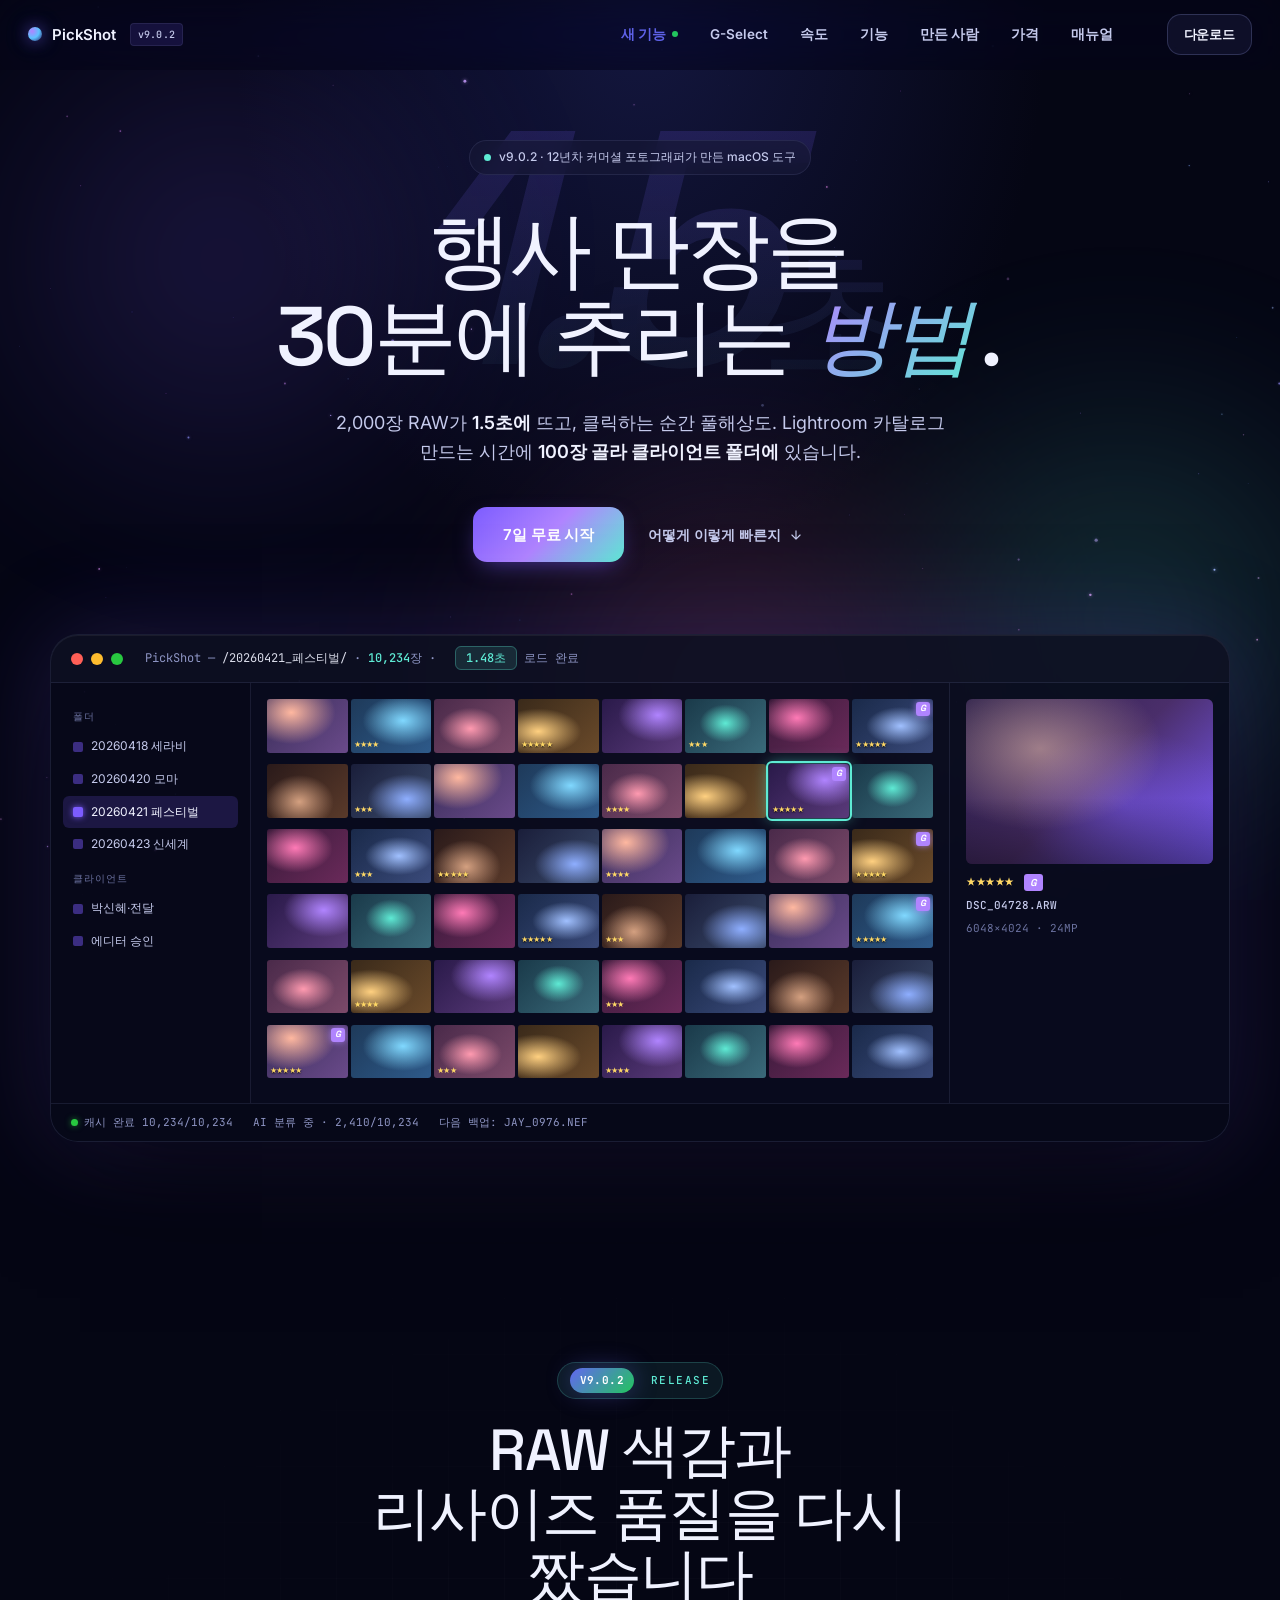
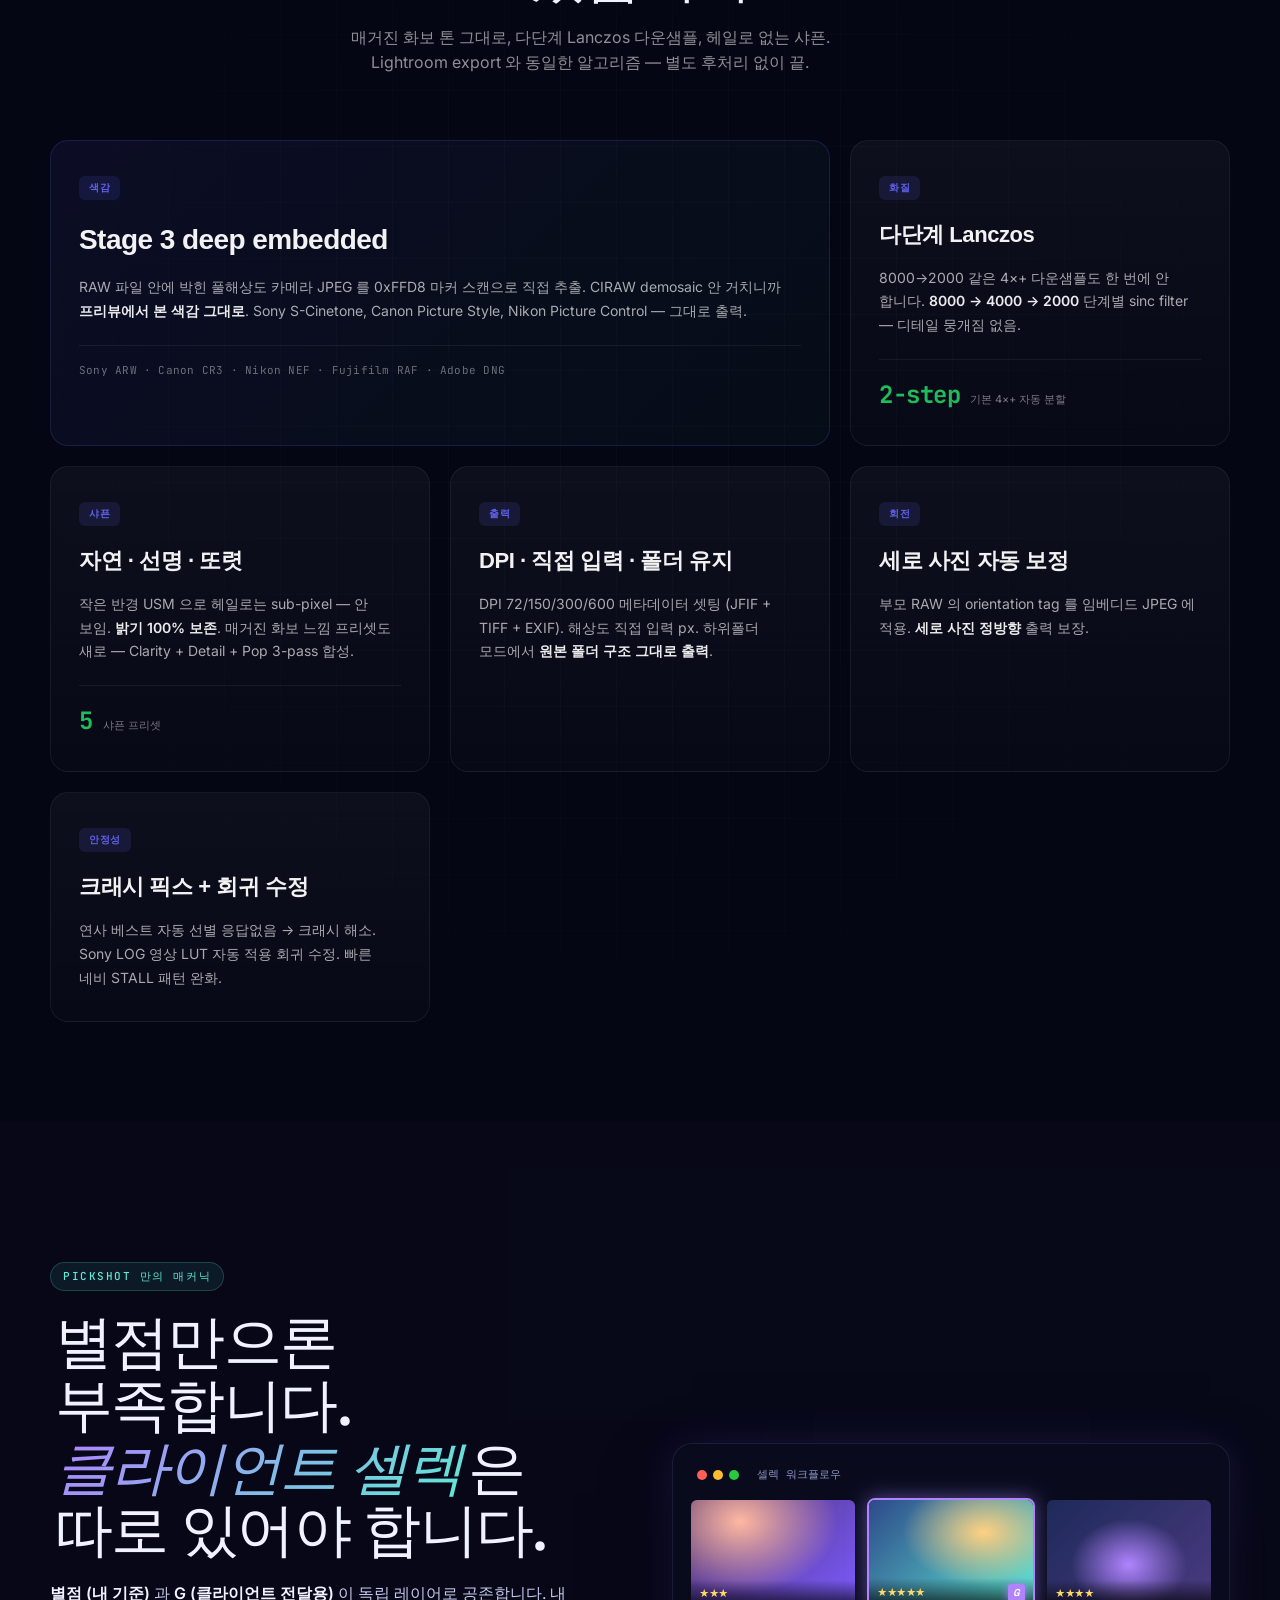
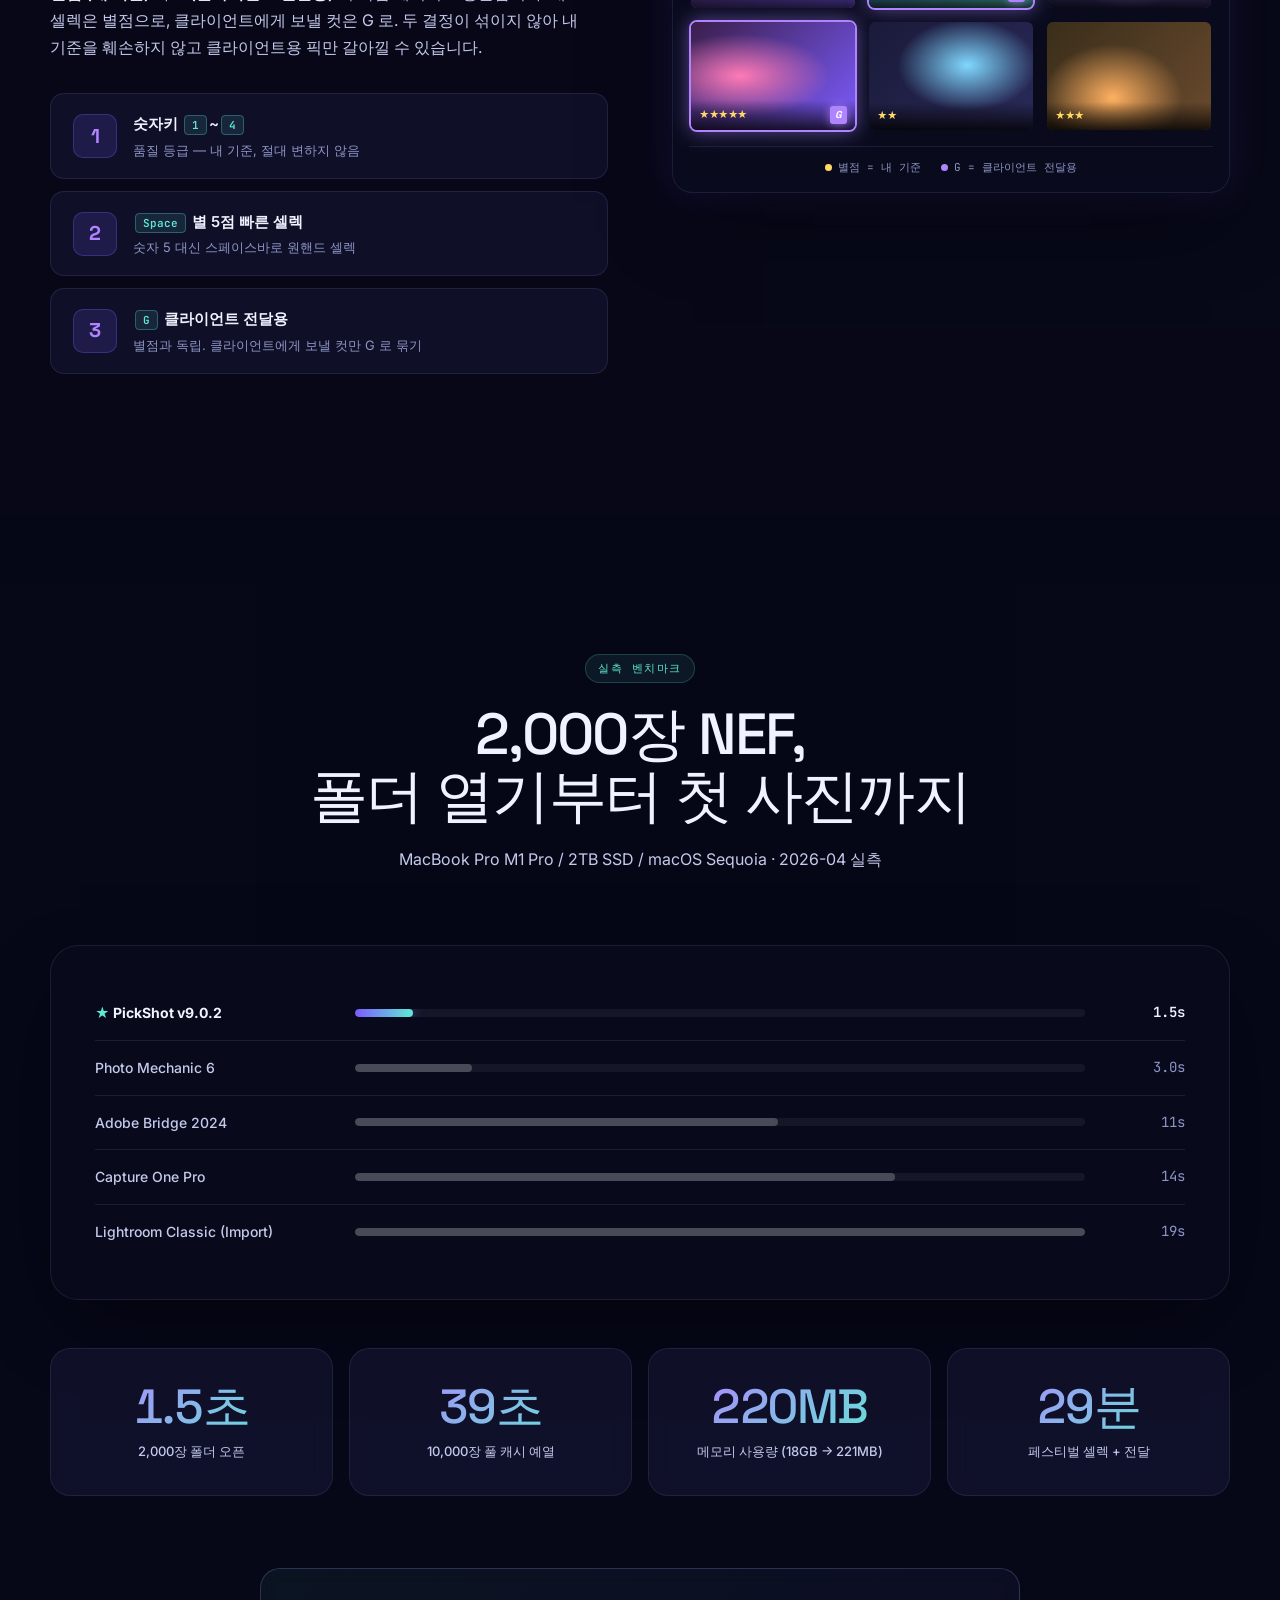
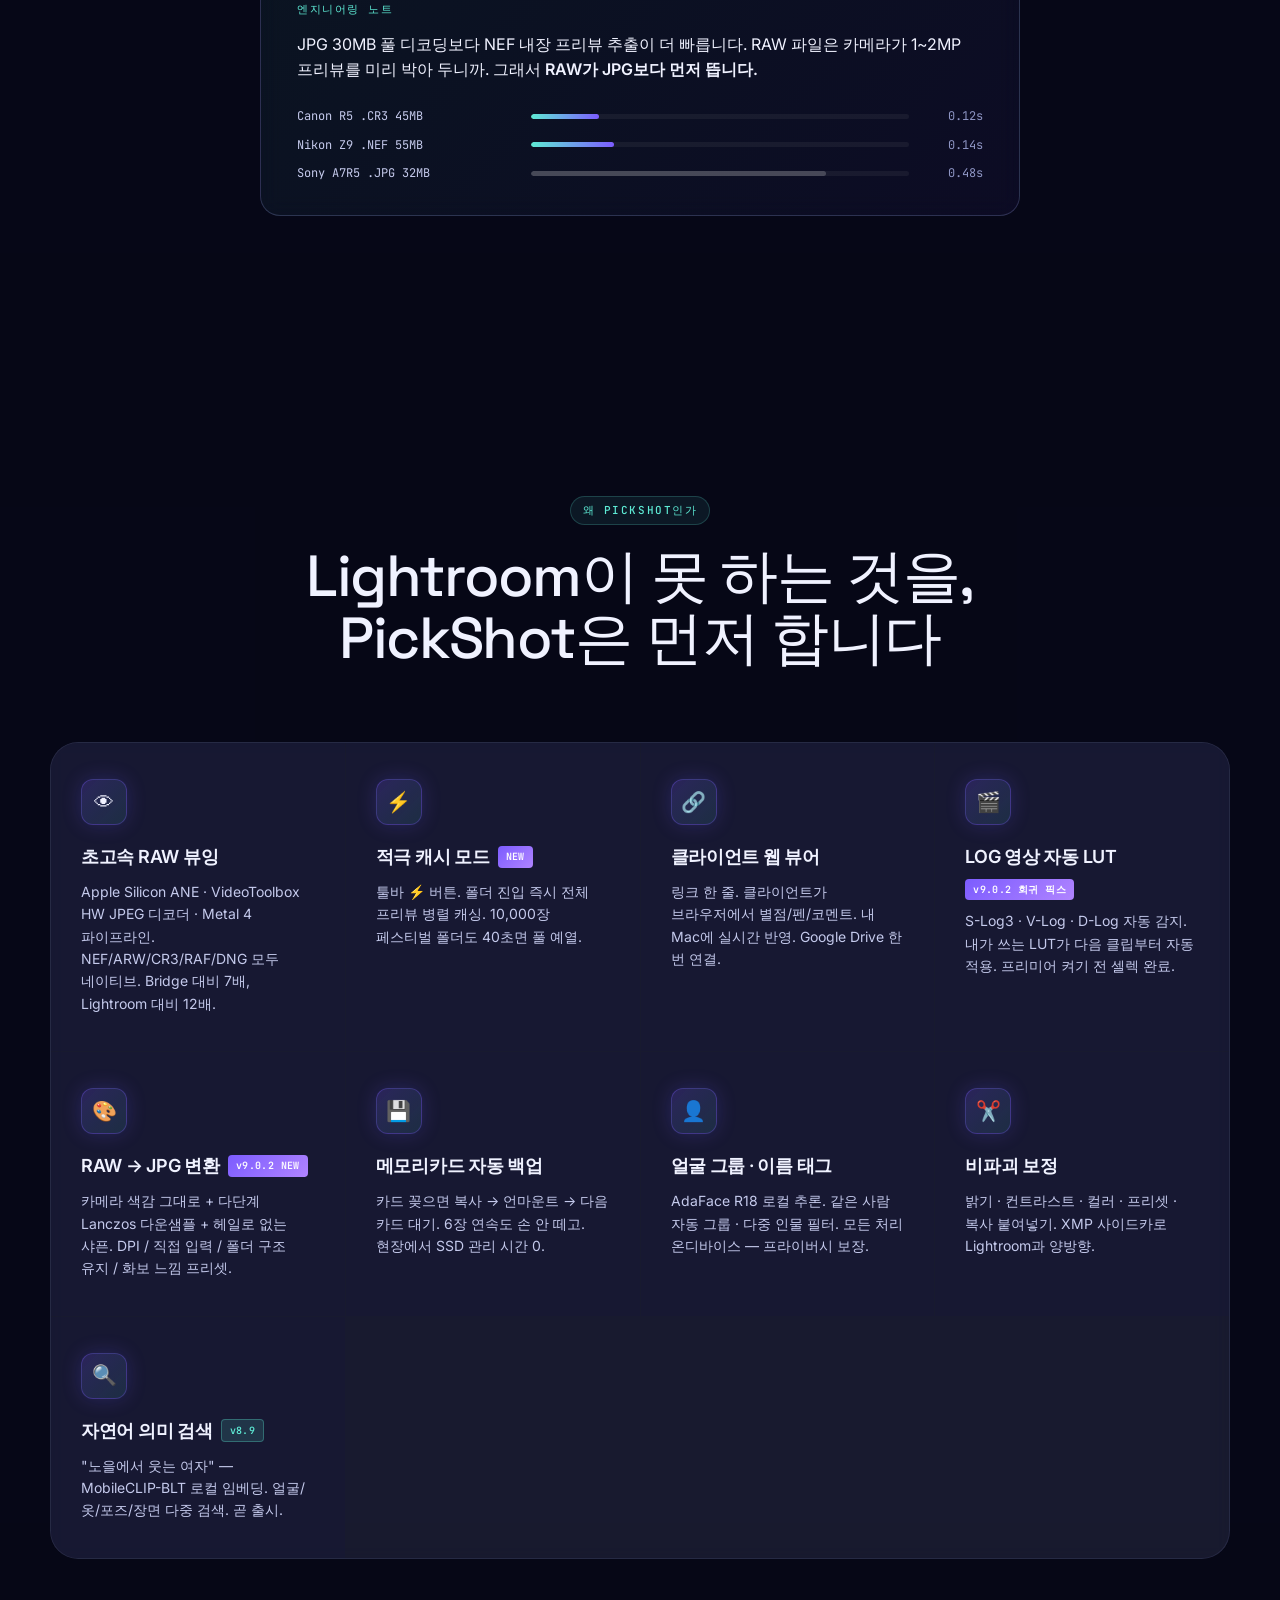
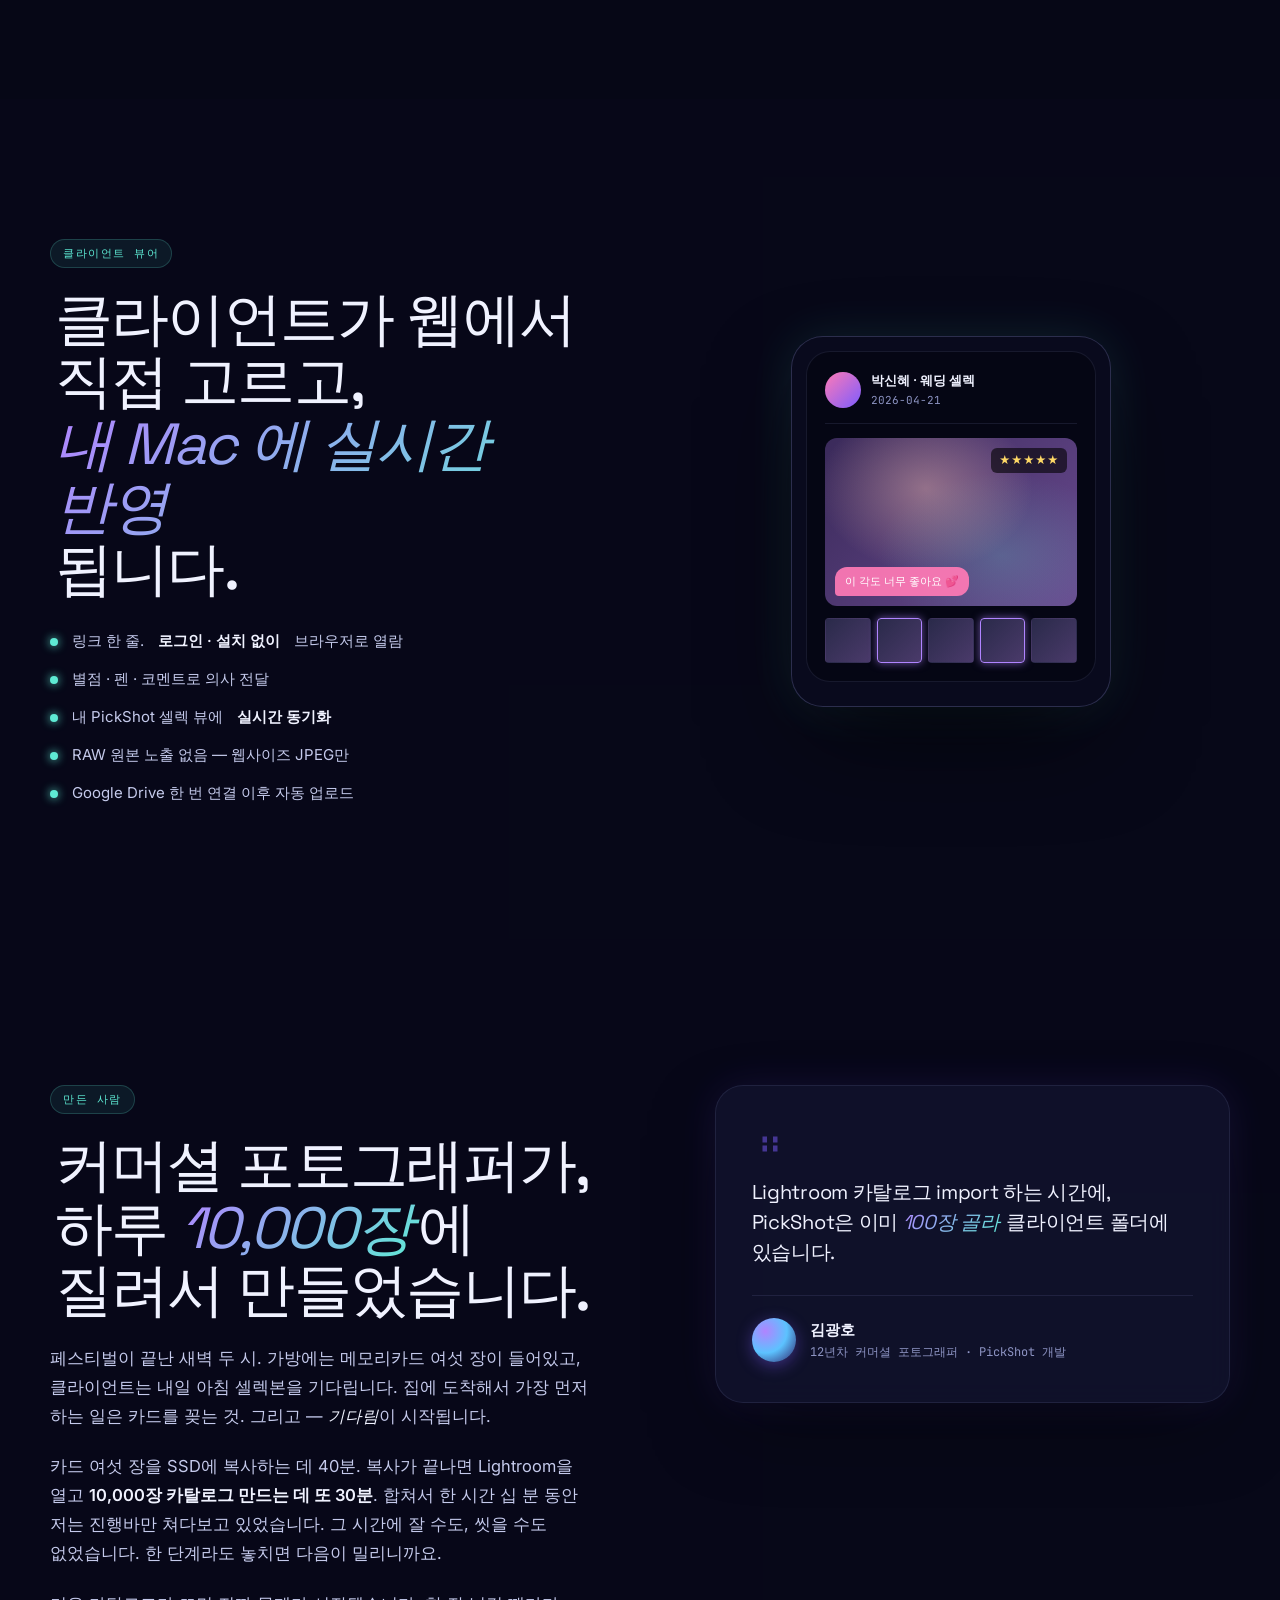
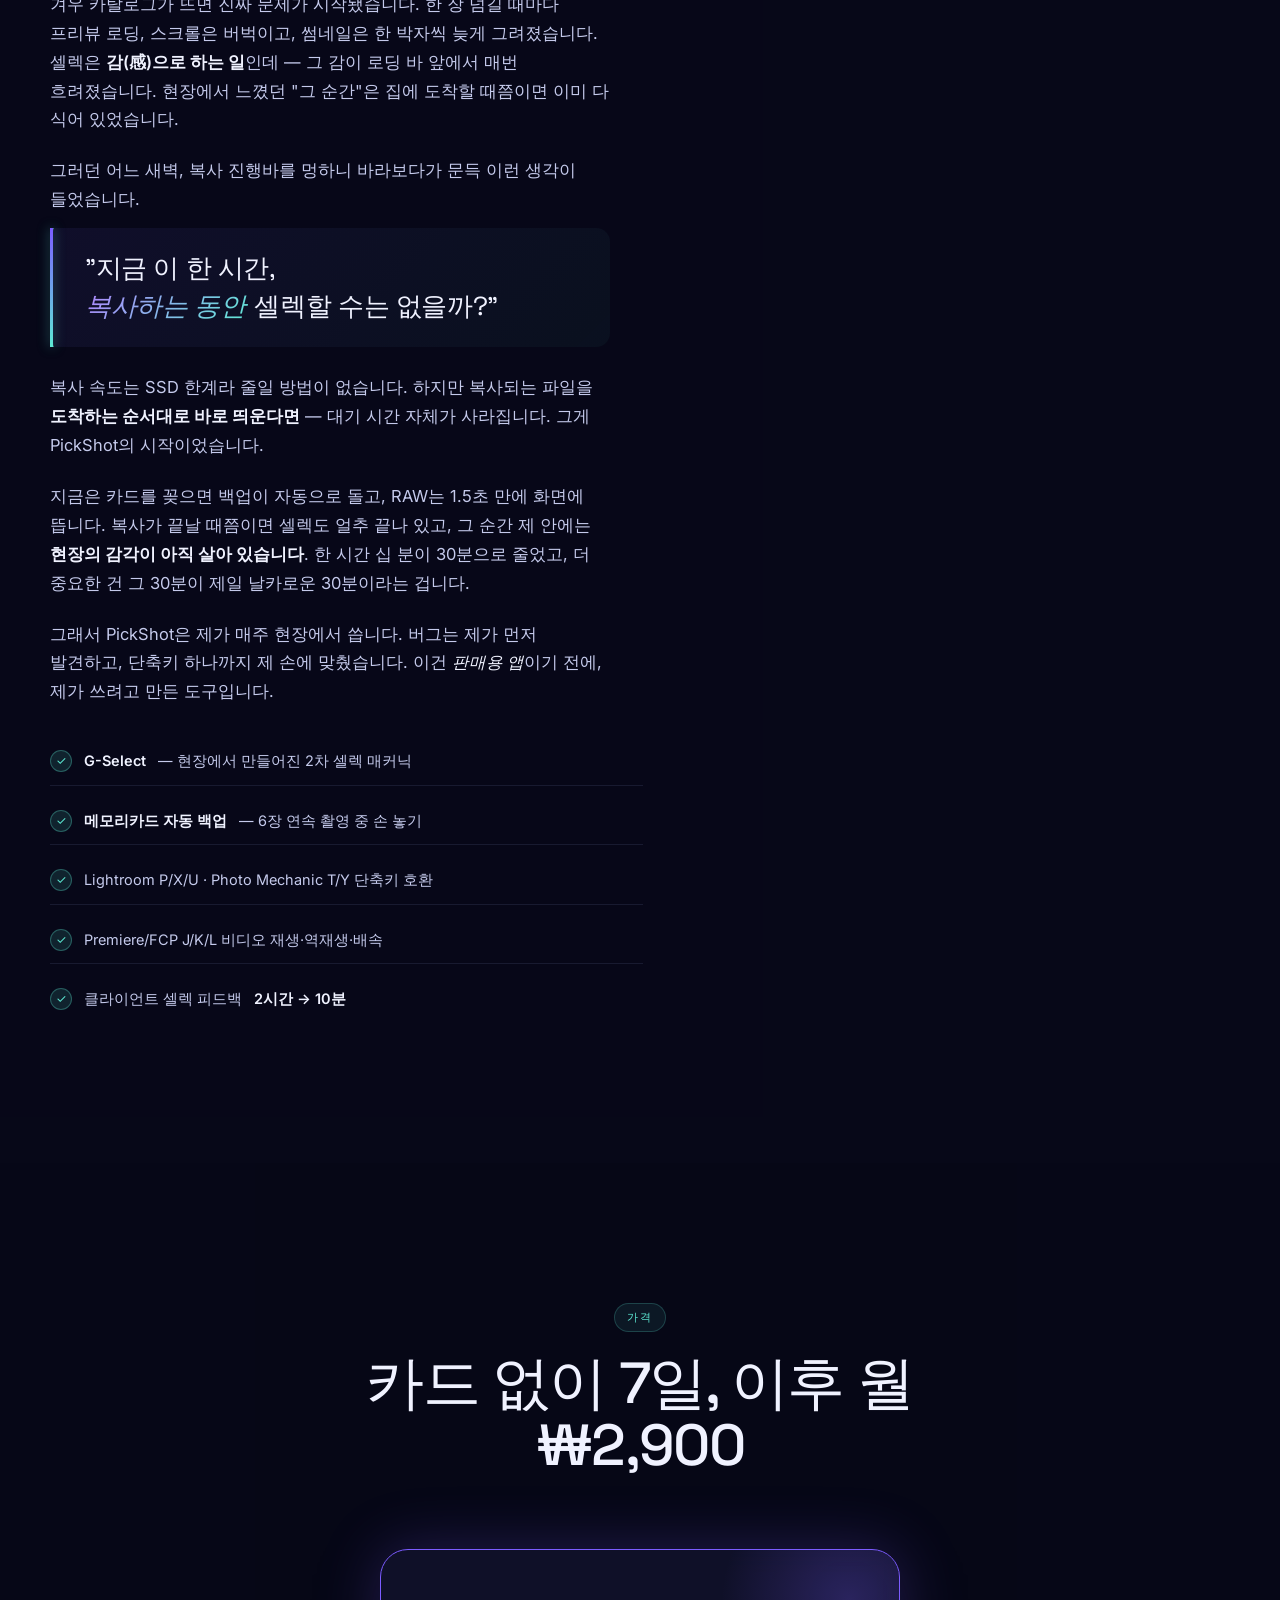
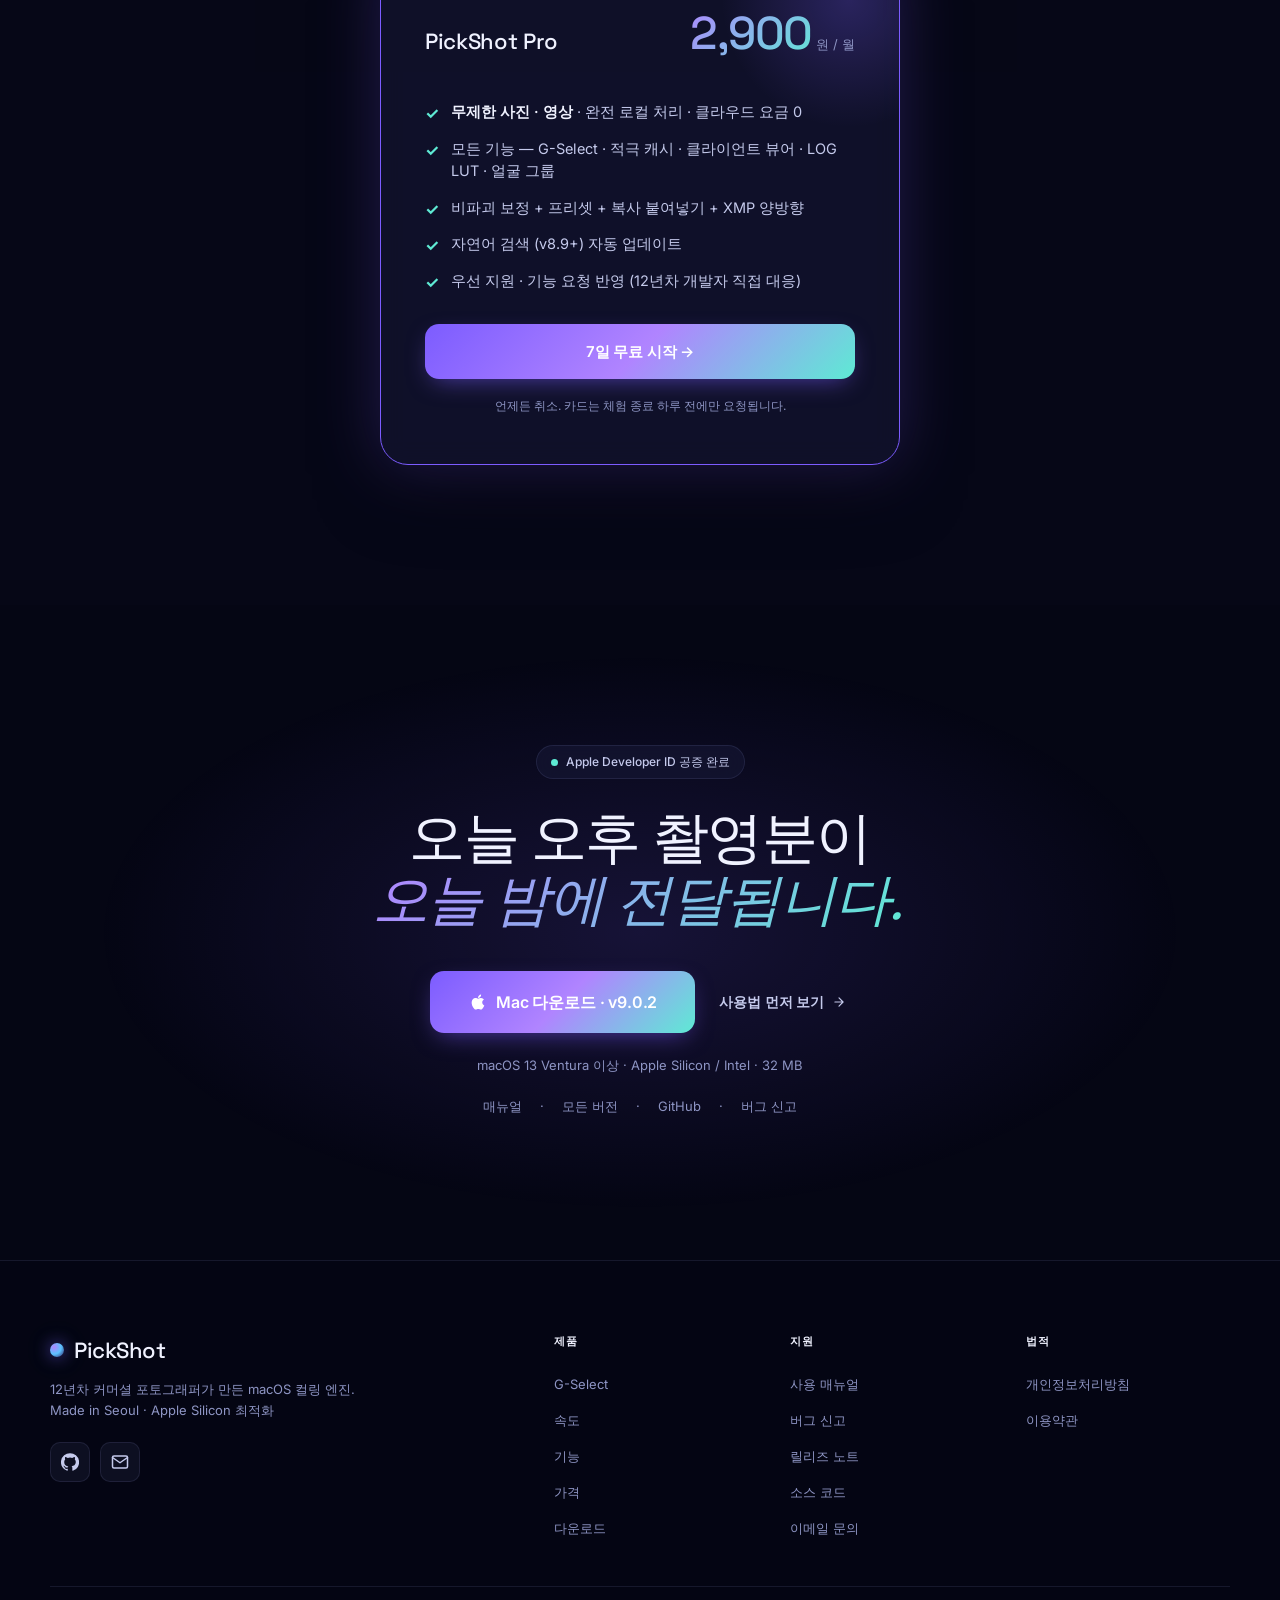
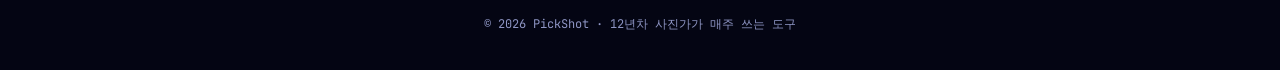
==== website/index.html @ a17adafb "site: v9.0.2 다운로드 링크 + What's New 섹션 + 디자인 추가 - index.html v9.0.2 버전 표기 일괄 갱신 - 다운로드 URL → PickShot-" ====
<!DOCTYPE html>
<html lang="ko">
<head>
<meta charset="UTF-8">
<meta name="viewport" content="width=device-width, initial-scale=1.0">
<meta name="description" content="PickShot v9.0.2 — 행사 만장을 30분에 추리는 macOS 컬링 엔진. 12년차 커머셜 포토그래퍼가 만듦. 2,000장 RAW 1.5초. 7일 무료.">
<meta name="theme-color" content="#050614">
<meta property="og:title" content="PickShot — 행사 만장을 30분에 추리는 방법">
<meta property="og:description" content="v9.0.2 · 12년차 커머셜 포토그래퍼가 만든 macOS 셀렉 엔진. 7일 무료.">
<meta property="og:type" content="website">
<title>PickShot — 행사 만장을 30분에 추리는 방법</title>
<link rel="stylesheet" href="style.css">
<link rel="preconnect" href="https://fonts.googleapis.com">
<link rel="preconnect" href="https://fonts.gstatic.com" crossorigin>
<link href="https://fonts.googleapis.com/css2?family=Space+Grotesk:wght@400;500;600;700&family=Inter:wght@300;400;500;600;700&family=JetBrains+Mono:wght@400;500&display=swap" rel="stylesheet">
</head>
<body>

<div class="starfield" aria-hidden="true"><canvas id="stars-canvas"></canvas></div>
<div class="aurora" aria-hidden="true">
  <div class="aurora-blob b1"></div>
  <div class="aurora-blob b2"></div>
  <div class="aurora-blob b3"></div>
</div>

<!-- ============ NAV ============ -->
<nav class="nav" id="nav">
  <div class="nav-inner">
    <a href="#" class="logo">
      <span class="logo-orb"></span>
      <span class="logo-text">PickShot</span>
      <span class="logo-ver">v9.0.2</span>
    </a>
    <div class="nav-links">
      <a href="#whatsnew" class="nav-new">새 기능 <span class="nav-dot"></span></a>
      <a href="#gselect">G-Select</a>
      <a href="#speed">속도</a>
      <a href="#features">기능</a>
      <a href="#craft">만든 사람</a>
      <a href="#pricing">가격</a>
      <a href="manual.html">매뉴얼</a>
    </div>
    <a href="#download" class="btn btn-secondary btn-sm">다운로드</a>
  </div>
</nav>

<!-- ============ HERO ============ -->
<section class="hero">
  <div class="hero-inner">
    <div class="hero-big-num" aria-hidden="true">1.5<span class="hero-big-unit">초</span></div>

    <div class="hero-eyebrow">
      <span class="eyebrow-pulse"></span>
      v9.0.2 · 12년차 커머셜 포토그래퍼가 만든 macOS 도구
    </div>

    <h1 class="hero-title">
      <span class="h-line">행사 만장을</span>
      <span class="h-line">30분에 추리는 <span class="italic">방법</span>.</span>
    </h1>

    <p class="hero-sub">
      2,000장 RAW가 <strong>1.5초에</strong> 뜨고,
      클릭하는 순간 풀해상도. Lightroom 카탈로그 만드는 시간에
      <strong>100장 골라 클라이언트 폴더에</strong> 있습니다.
    </p>

    <div class="hero-cta">
      <a href="#download" class="btn btn-primary btn-lg">7일 무료 시작</a>
      <a href="#gselect" class="btn btn-ghost">
        어떻게 이렇게 빠른지
        <svg width="14" height="14" viewBox="0 0 24 24" fill="none" stroke="currentColor" stroke-width="2" stroke-linecap="round" stroke-linejoin="round"><path d="M12 5v14M5 12l7 7 7-7"/></svg>
      </a>
    </div>

    <!-- App mockup — synthetic thumbnails -->
    <div class="hero-app" data-reveal>
      <div class="app-frame">
        <div class="app-chrome">
          <span class="dot r"></span><span class="dot y"></span><span class="dot g"></span>
          <span class="app-title">PickShot — <span id="app-folder">/20260421_페스티벌/</span> · <span id="app-count">10,234</span>장 · <span class="app-timer" id="app-timer">1.48초</span> 로드 완료</span>
        </div>
        <div class="app-body">
          <!-- Sidebar -->
          <aside class="app-side">
            <div class="side-section">폴더</div>
            <div class="side-item">20260418 세라비</div>
            <div class="side-item">20260420 모마</div>
            <div class="side-item active">20260421 페스티벌</div>
            <div class="side-item">20260423 신세계</div>
            <div class="side-section">클라이언트</div>
            <div class="side-item">박신혜·전달</div>
            <div class="side-item">에디터 승인</div>
          </aside>

          <!-- Thumbnail grid (synthetic) -->
          <div class="app-grid" id="app-grid"></div>

          <!-- Preview pane -->
          <div class="app-preview">
            <div class="preview-img"></div>
            <div class="preview-meta">
              <span class="stars">★★★★★</span>
              <span class="g-badge">G</span>
              <span class="meta-name">DSC_04728.ARW</span>
              <span class="meta-res">6048×4024 · 24MP</span>
            </div>
          </div>
        </div>
        <div class="app-status">
          <span class="status-item"><span class="status-dot green"></span>캐시 완료 10,234/10,234</span>
          <span class="status-item">AI 분류 중 · 2,410/10,234</span>
          <span class="status-item">다음 백업: JAY_0976.NEF</span>
        </div>
      </div>
    </div>
  </div>
</section>

<!-- ============ WHAT'S NEW v9.0.2 ============ -->
<section class="section section-whatsnew" id="whatsnew">
  <div class="section-inner">
    <div class="whatsnew-head">
      <div class="kicker"><span class="ver-pill">v9.0.2</span> RELEASE</div>
      <h2 class="section-title">RAW 색감과<br>리사이즈 품질을 다시 짰습니다</h2>
      <p class="section-sub">매거진 화보 톤 그대로, 다단계 Lanczos 다운샘플, 헤일로 없는 샤픈.<br>Lightroom export 와 동일한 알고리즘 — 별도 후처리 없이 끝.</p>
    </div>

    <div class="whatsnew-grid">
      <!-- 1. Stage 3 색감 -->
      <div class="wn-card wn-hero" data-reveal>
        <div class="wn-tag">색감</div>
        <div class="wn-title">Stage 3 deep embedded</div>
        <div class="wn-body">
          RAW 파일 안에 박힌 풀해상도 카메라 JPEG 를 0xFFD8 마커 스캔으로 직접 추출.
          CIRAW demosaic 안 거치니까 <strong>프리뷰에서 본 색감 그대로</strong>.
          Sony S-Cinetone, Canon Picture Style, Nikon Picture Control — 그대로 출력.
        </div>
        <div class="wn-meta">Sony ARW · Canon CR3 · Nikon NEF · Fujifilm RAF · Adobe DNG</div>
      </div>

      <!-- 2. Multi-step Lanczos -->
      <div class="wn-card" data-reveal>
        <div class="wn-tag">화질</div>
        <div class="wn-title">다단계 Lanczos</div>
        <div class="wn-body">
          8000→2000 같은 4×+ 다운샘플도 한 번에 안 합니다.
          <strong>8000 → 4000 → 2000</strong> 단계별 sinc filter — 디테일 뭉개짐 없음.
        </div>
        <div class="wn-stat"><span class="wn-num">2-step</span><span class="wn-cap">기본 4×+ 자동 분할</span></div>
      </div>

      <!-- 3. 샤픈 -->
      <div class="wn-card" data-reveal>
        <div class="wn-tag">샤픈</div>
        <div class="wn-title">자연 · 선명 · 또렷</div>
        <div class="wn-body">
          작은 반경 USM 으로 헤일로는 sub-pixel — 안 보임.
          <strong>밝기 100% 보존</strong>.
          매거진 화보 느낌 프리셋도 새로 — Clarity + Detail + Pop 3-pass 합성.
        </div>
        <div class="wn-stat"><span class="wn-num">5</span><span class="wn-cap">샤픈 프리셋</span></div>
      </div>

      <!-- 4. DPI / 해상도 -->
      <div class="wn-card" data-reveal>
        <div class="wn-tag">출력</div>
        <div class="wn-title">DPI · 직접 입력 · 폴더 유지</div>
        <div class="wn-body">
          DPI 72/150/300/600 메타데이터 셋팅 (JFIF + TIFF + EXIF).
          해상도 직접 입력 px.
          하위폴더 모드에서 <strong>원본 폴더 구조 그대로 출력</strong>.
        </div>
      </div>

      <!-- 5. 회전 자동 -->
      <div class="wn-card" data-reveal>
        <div class="wn-tag">회전</div>
        <div class="wn-title">세로 사진 자동 보정</div>
        <div class="wn-body">
          부모 RAW 의 orientation tag 를 임베디드 JPEG 에 적용.
          <strong>세로 사진 정방향</strong> 출력 보장.
        </div>
      </div>

      <!-- 6. 안정성 -->
      <div class="wn-card" data-reveal>
        <div class="wn-tag">안정성</div>
        <div class="wn-title">크래시 픽스 + 회귀 수정</div>
        <div class="wn-body">
          연사 베스트 자동 선별 응답없음 → 크래시 해소.
          Sony LOG 영상 LUT 자동 적용 회귀 수정.
          빠른 네비 STALL 패턴 완화.
        </div>
      </div>
    </div>
  </div>
</section>

<!-- ============ G-SELECT (promoted to #2) ============ -->
<section class="section section-gselect" id="gselect">
  <div class="section-inner">
    <div class="gs-grid">
      <div class="gs-copy">
        <div class="kicker">PickShot 만의 매커닉</div>
        <h2 class="section-title">
          별점만으론 부족합니다.<br>
          <span class="italic">클라이언트 셀렉</span>은 따로 있어야 합니다.
        </h2>
        <p class="section-sub">
          <strong>별점 (내 기준)</strong> 과 <strong>G (클라이언트 전달용)</strong> 이
          독립 레이어로 공존합니다. 내 셀렉은 별점으로, 클라이언트에게 보낼 컷은 G 로.
          두 결정이 섞이지 않아 내 기준을 훼손하지 않고 클라이언트용 픽만 갈아낄 수 있습니다.
        </p>
        <div class="gs-steps">
          <div class="gs-step" data-reveal>
            <div class="gs-step-num">1</div>
            <div>
              <div class="gs-step-title">숫자키 <kbd>1</kbd>~<kbd>4</kbd></div>
              <div class="gs-step-desc">품질 등급 — 내 기준, 절대 변하지 않음</div>
            </div>
          </div>
          <div class="gs-step" data-reveal>
            <div class="gs-step-num">2</div>
            <div>
              <div class="gs-step-title"><kbd>Space</kbd> 별 5점 빠른 셀렉</div>
              <div class="gs-step-desc">숫자 5 대신 스페이스바로 원핸드 셀렉</div>
            </div>
          </div>
          <div class="gs-step" data-reveal>
            <div class="gs-step-num">3</div>
            <div>
              <div class="gs-step-title"><kbd>G</kbd> 클라이언트 전달용</div>
              <div class="gs-step-desc">별점과 독립. 클라이언트에게 보낼 컷만 G 로 묶기</div>
            </div>
          </div>
        </div>
      </div>

      <div class="gs-demo" data-reveal>
        <div class="gs-mock">
          <div class="gs-mock-head">
            <span class="dot r"></span><span class="dot y"></span><span class="dot g"></span>
            <span>셀렉 워크플로우</span>
          </div>
          <div class="gs-tiles">
            <div class="gs-tile"><div class="gs-ph g-ph-1"></div><div class="gs-meta"><span class="gs-stars">★★★</span></div></div>
            <div class="gs-tile picked"><div class="gs-ph g-ph-2"></div><div class="gs-meta"><span class="gs-stars">★★★★★</span><span class="gs-g">G</span></div></div>
            <div class="gs-tile"><div class="gs-ph g-ph-3"></div><div class="gs-meta"><span class="gs-stars">★★★★</span></div></div>
            <div class="gs-tile picked"><div class="gs-ph g-ph-4"></div><div class="gs-meta"><span class="gs-stars">★★★★★</span><span class="gs-g">G</span></div></div>
            <div class="gs-tile"><div class="gs-ph g-ph-5"></div><div class="gs-meta"><span class="gs-stars">★★</span></div></div>
            <div class="gs-tile"><div class="gs-ph g-ph-6"></div><div class="gs-meta"><span class="gs-stars">★★★</span></div></div>
          </div>
          <div class="gs-legend">
            <span><span class="dot-s"></span>별점 = 내 기준</span>
            <span><span class="dot-g"></span>G = 클라이언트 전달용</span>
          </div>
        </div>
      </div>
    </div>
  </div>
</section>

<!-- ============ SPEED & BENCH ============ -->
<section class="section section-speed" id="speed">
  <div class="section-inner">
    <div class="section-head center">
      <div class="kicker">실측 벤치마크</div>
      <h2 class="section-title">2,000장 NEF,<br>폴더 열기부터 첫 사진까지</h2>
      <p class="section-sub center">MacBook Pro M1 Pro / 2TB SSD / macOS Sequoia · 2026-04 실측</p>
    </div>

    <div class="speed-bench" data-reveal>
      <div class="bench-row">
        <span class="bench-app">PickShot v9.0.2</span>
        <div class="bench-bar"><div class="bench-fill us" style="--w:8%"></div></div>
        <span class="bench-time"><strong>1.5s</strong></span>
      </div>
      <div class="bench-row">
        <span class="bench-app">Photo Mechanic 6</span>
        <div class="bench-bar"><div class="bench-fill them" style="--w:16%"></div></div>
        <span class="bench-time">3.0s</span>
      </div>
      <div class="bench-row">
        <span class="bench-app">Adobe Bridge 2024</span>
        <div class="bench-bar"><div class="bench-fill them" style="--w:58%"></div></div>
        <span class="bench-time">11s</span>
      </div>
      <div class="bench-row">
        <span class="bench-app">Capture One Pro</span>
        <div class="bench-bar"><div class="bench-fill them" style="--w:74%"></div></div>
        <span class="bench-time">14s</span>
      </div>
      <div class="bench-row">
        <span class="bench-app">Lightroom Classic (Import)</span>
        <div class="bench-bar"><div class="bench-fill them" style="--w:100%"></div></div>
        <span class="bench-time">19s</span>
      </div>
    </div>

    <div class="speed-cards">
      <div class="speed-card" data-reveal>
        <div class="speed-num" data-count="1.5" data-suffix="초">0.0초</div>
        <div class="speed-label">2,000장 폴더 오픈</div>
      </div>
      <div class="speed-card" data-reveal>
        <div class="speed-num" data-count="40" data-suffix="초">0초</div>
        <div class="speed-label">10,000장 풀 캐시 예열</div>
      </div>
      <div class="speed-card" data-reveal>
        <div class="speed-num" data-count="221" data-suffix="MB">0MB</div>
        <div class="speed-label">메모리 사용량 (18GB → 221MB)</div>
      </div>
      <div class="speed-card" data-reveal>
        <div class="speed-num" data-count="30" data-suffix="분">0분</div>
        <div class="speed-label">페스티벌 셀렉 + 전달</div>
      </div>
    </div>

    <div class="tip-box" data-reveal>
      <div class="tip-label">엔지니어링 노트</div>
      <p class="tip-body">
        JPG 30MB 풀 디코딩보다 NEF 내장 프리뷰 추출이 더 빠릅니다.
        RAW 파일은 카메라가 1~2MP 프리뷰를 미리 박아 두니까.
        그래서 <strong>RAW가 JPG보다 먼저 뜹니다.</strong>
      </p>
      <div class="tip-bench">
        <div class="tip-row"><span>Canon R5 .CR3 45MB</span><div class="tip-bar"><div class="tip-fill us" style="--w:18%"></div></div><span class="tip-t">0.12s</span></div>
        <div class="tip-row"><span>Nikon Z9 .NEF 55MB</span><div class="tip-bar"><div class="tip-fill us" style="--w:22%"></div></div><span class="tip-t">0.14s</span></div>
        <div class="tip-row"><span>Sony A7R5 .JPG 32MB</span><div class="tip-bar"><div class="tip-fill them" style="--w:78%"></div></div><span class="tip-t">0.48s</span></div>
      </div>
    </div>
  </div>
</section>

<!-- ============ FEATURES ============ -->
<section class="section section-features" id="features">
  <div class="section-inner">
    <div class="section-head center">
      <div class="kicker">왜 PickShot인가</div>
      <h2 class="section-title">Lightroom이 못 하는 것을,<br>PickShot은 먼저 합니다</h2>
    </div>

    <div class="features-grid">
      <div class="feat" data-reveal>
        <div class="feat-ico">👁</div>
        <div class="feat-title">초고속 RAW 뷰잉</div>
        <div class="feat-desc">
          Apple Silicon ANE · VideoToolbox HW JPEG 디코더 · Metal 4 파이프라인.
          NEF/ARW/CR3/RAF/DNG 모두 네이티브. Bridge 대비 7배, Lightroom 대비 12배.
        </div>
      </div>
      <div class="feat" data-reveal>
        <div class="feat-ico">⚡</div>
        <div class="feat-title">적극 캐시 모드 <span class="feat-new">NEW</span></div>
        <div class="feat-desc">
          툴바 ⚡ 버튼. 폴더 진입 즉시 전체 프리뷰 병렬 캐싱.
          10,000장 페스티벌 폴더도 40초면 풀 예열.
        </div>
      </div>
      <div class="feat" data-reveal>
        <div class="feat-ico">🔗</div>
        <div class="feat-title">클라이언트 웹 뷰어</div>
        <div class="feat-desc">
          링크 한 줄. 클라이언트가 브라우저에서 별점/펜/코멘트.
          내 Mac에 실시간 반영. Google Drive 한 번 연결.
        </div>
      </div>
      <div class="feat" data-reveal>
        <div class="feat-ico">🎬</div>
        <div class="feat-title">LOG 영상 자동 LUT <span class="feat-new">v9.0.2 회귀 픽스</span></div>
        <div class="feat-desc">
          S-Log3 · V-Log · D-Log 자동 감지. 내가 쓰는 LUT가
          다음 클립부터 자동 적용. 프리미어 켜기 전 셀렉 완료.
        </div>
      </div>

      <div class="feat" data-reveal>
        <div class="feat-ico">🎨</div>
        <div class="feat-title">RAW → JPG 변환 <span class="feat-new">v9.0.2 NEW</span></div>
        <div class="feat-desc">
          카메라 색감 그대로 + 다단계 Lanczos 다운샘플 + 헤일로 없는 샤픈.
          DPI / 직접 입력 / 폴더 구조 유지 / 화보 느낌 프리셋.
        </div>
      </div>
      <div class="feat" data-reveal>
        <div class="feat-ico">💾</div>
        <div class="feat-title">메모리카드 자동 백업</div>
        <div class="feat-desc">
          카드 꽂으면 복사 → 언마운트 → 다음 카드 대기.
          6장 연속도 손 안 떼고. 현장에서 SSD 관리 시간 0.
        </div>
      </div>
      <div class="feat" data-reveal>
        <div class="feat-ico">👤</div>
        <div class="feat-title">얼굴 그룹 · 이름 태그</div>
        <div class="feat-desc">
          AdaFace R18 로컬 추론. 같은 사람 자동 그룹 · 다중 인물 필터.
          모든 처리 온디바이스 — 프라이버시 보장.
        </div>
      </div>
      <div class="feat" data-reveal>
        <div class="feat-ico">✂️</div>
        <div class="feat-title">비파괴 보정</div>
        <div class="feat-desc">
          밝기 · 컨트라스트 · 컬러 · 프리셋 · 복사 붙여넣기.
          XMP 사이드카로 Lightroom과 양방향.
        </div>
      </div>
      <div class="feat" data-reveal>
        <div class="feat-ico">🔍</div>
        <div class="feat-title">자연어 의미 검색 <span class="feat-soon">v8.9</span></div>
        <div class="feat-desc">
          "노을에서 웃는 여자" — MobileCLIP-BLT 로컬 임베딩.
          얼굴/옷/포즈/장면 다중 검색. 곧 출시.
        </div>
      </div>
    </div>
  </div>
</section>

<!-- ============ CLIENT VIEWER ============ -->
<section class="section section-client">
  <div class="section-inner">
    <div class="cv-grid">
      <div class="cv-copy">
        <div class="kicker">클라이언트 뷰어</div>
        <h2 class="section-title">
          클라이언트가 웹에서 직접 고르고,<br>
          <span class="italic">내 Mac 에 실시간 반영</span>됩니다.
        </h2>
        <ul class="cv-list">
          <li><span class="cv-dot"></span>링크 한 줄. <strong>로그인 · 설치 없이</strong> 브라우저로 열람</li>
          <li><span class="cv-dot"></span>별점 · 펜 · 코멘트로 의사 전달</li>
          <li><span class="cv-dot"></span>내 PickShot 셀렉 뷰에 <strong>실시간 동기화</strong></li>
          <li><span class="cv-dot"></span>RAW 원본 노출 없음 — 웹사이즈 JPEG만</li>
          <li><span class="cv-dot"></span>Google Drive 한 번 연결 이후 자동 업로드</li>
        </ul>
      </div>
      <div class="cv-demo" data-reveal>
        <div class="cv-phone">
          <div class="cv-screen">
            <div class="cv-head">
              <div class="cv-avatar"></div>
              <div>
                <div class="cv-name">박신혜 · 웨딩 셀렉</div>
                <div class="cv-date">2026-04-21</div>
              </div>
            </div>
            <div class="cv-photo">
              <div class="cv-ph"></div>
              <div class="cv-stars anim">★★★★★</div>
              <div class="cv-comment">이 각도 너무 좋아요 💕</div>
            </div>
            <div class="cv-thumbs">
              <div class="ct"></div><div class="ct picked"></div><div class="ct"></div>
              <div class="ct picked"></div><div class="ct"></div>
            </div>
          </div>
        </div>
      </div>
    </div>
  </div>
</section>

<!-- ============ CRAFT ============ -->
<section class="section section-craft" id="craft">
  <div class="section-inner">
    <div class="craft-grid">
      <div class="craft-copy">
        <div class="kicker">만든 사람</div>
        <h2 class="section-title">
          커머셜 포토그래퍼가,<br>
          하루 <span class="italic">10,000장</span>에 질려서 만들었습니다.
        </h2>
        <p class="craft-lead">
          페스티벌이 끝난 새벽 두 시. 가방에는 메모리카드 여섯 장이 들어있고,
          클라이언트는 내일 아침 셀렉본을 기다립니다. 집에 도착해서 가장 먼저
          하는 일은 카드를 꽂는 것. 그리고 — <em>기다림</em>이 시작됩니다.
        </p>
        <p class="craft-lead">
          카드 여섯 장을 SSD에 복사하는 데 40분. 복사가 끝나면 Lightroom을 열고
          <strong>10,000장 카탈로그 만드는 데 또 30분</strong>.
          합쳐서 한 시간 십 분 동안 저는 진행바만 쳐다보고 있었습니다.
          그 시간에 잘 수도, 씻을 수도 없었습니다. 한 단계라도 놓치면 다음이 밀리니까요.
        </p>
        <p class="craft-lead">
          겨우 카탈로그가 뜨면 진짜 문제가 시작됐습니다. 한 장 넘길 때마다 프리뷰 로딩,
          스크롤은 버벅이고, 썸네일은 한 박자씩 늦게 그려졌습니다.
          셀렉은 <strong>감(感)으로 하는 일</strong>인데 — 그 감이 로딩 바 앞에서 매번 흐려졌습니다.
          현장에서 느꼈던 "그 순간"은 집에 도착할 때쯤이면 이미 다 식어 있었습니다.
        </p>
        <p class="craft-lead craft-quote-line">
          그러던 어느 새벽, 복사 진행바를 멍하니 바라보다가 문득 이런 생각이 들었습니다.
        </p>
        <blockquote class="craft-aha">
          "지금 이 한 시간,<br>
          <span class="italic">복사하는 동안</span> 셀렉할 수는 없을까?"
        </blockquote>
        <p class="craft-lead">
          복사 속도는 SSD 한계라 줄일 방법이 없습니다. 하지만 복사되는 파일을
          <strong>도착하는 순서대로 바로 띄운다면</strong> — 대기 시간 자체가 사라집니다.
          그게 PickShot의 시작이었습니다.
        </p>
        <p class="craft-lead">
          지금은 카드를 꽂으면 백업이 자동으로 돌고, RAW는 1.5초 만에 화면에 뜹니다.
          복사가 끝날 때쯤이면 셀렉도 얼추 끝나 있고, 그 순간 제 안에는
          <strong>현장의 감각이 아직 살아 있습니다</strong>. 한 시간 십 분이 30분으로 줄었고,
          더 중요한 건 그 30분이 제일 날카로운 30분이라는 겁니다.
        </p>
        <p class="craft-lead">
          그래서 PickShot은 제가 매주 현장에서 씁니다. 버그는 제가 먼저 발견하고,
          단축키 하나까지 제 손에 맞췄습니다. 이건 <em>판매용 앱</em>이기 전에,
          제가 쓰려고 만든 도구입니다.
        </p>
        <ul class="craft-list">
          <li><span class="craft-check">✓</span> <strong>G-Select</strong> — 현장에서 만들어진 2차 셀렉 매커닉</li>
          <li><span class="craft-check">✓</span> <strong>메모리카드 자동 백업</strong> — 6장 연속 촬영 중 손 놓기</li>
          <li><span class="craft-check">✓</span> Lightroom P/X/U · Photo Mechanic T/Y 단축키 호환</li>
          <li><span class="craft-check">✓</span> Premiere/FCP J/K/L 비디오 재생·역재생·배속</li>
          <li><span class="craft-check">✓</span> 클라이언트 셀렉 피드백 <strong>2시간 → 10분</strong></li>
        </ul>
      </div>
      <div class="craft-aside">
        <div class="craft-quote" data-reveal>
          <svg class="quote-mark" width="36" height="36" viewBox="0 0 24 24" fill="currentColor">
            <path d="M7 7h3v4H7zm0 6h3v4H7zm7-6h3v4h-3zm0 6h3v4h-3z"/>
          </svg>
          <p>
            Lightroom 카탈로그 import 하는 시간에,
            PickShot은 이미 <span class="italic">100장 골라</span> 클라이언트 폴더에 있습니다.
          </p>
          <div class="quote-sig">
            <div class="sig-avatar"></div>
            <div>
              <div class="sig-name">김광호</div>
              <div class="sig-role">12년차 커머셜 포토그래퍼 · PickShot 개발</div>
            </div>
          </div>
        </div>
      </div>
    </div>
  </div>
</section>

<!-- ============ PRICING ============ -->
<section class="section section-pricing" id="pricing">
  <div class="section-inner">
    <div class="section-head center">
      <div class="kicker">가격</div>
      <h2 class="section-title">카드 없이 7일, 이후 월 ₩2,900</h2>
    </div>
    <div class="price-card" data-reveal>
      <div class="price-orb"></div>
      <div class="price-head">
        <div class="price-name">PickShot Pro</div>
        <div class="price-amount"><span class="price-num">2,900</span><span class="price-unit">원 / 월</span></div>
      </div>
      <ul class="price-list">
        <li><strong>무제한 사진 · 영상</strong> · 완전 로컬 처리 · 클라우드 요금 0</li>
        <li>모든 기능 — G-Select · 적극 캐시 · 클라이언트 뷰어 · LOG LUT · 얼굴 그룹</li>
        <li>비파괴 보정 + 프리셋 + 복사 붙여넣기 + XMP 양방향</li>
        <li>자연어 검색 (v8.9+) 자동 업데이트</li>
        <li>우선 지원 · 기능 요청 반영 (12년차 개발자 직접 대응)</li>
      </ul>
      <a href="#download" class="btn btn-primary btn-lg btn-block">7일 무료 시작 →</a>
      <div class="price-note">언제든 취소. 카드는 체험 종료 하루 전에만 요청됩니다.</div>
    </div>
  </div>
</section>

<!-- ============ DOWNLOAD ============ -->
<section class="section section-download" id="download">
  <div class="section-inner">
    <div class="dl-wrap" data-reveal>
      <div class="dl-badge"><span class="eyebrow-pulse"></span> Apple Developer ID 공증 완료</div>
      <h2 class="dl-title">
        오늘 오후 촬영분이<br>
        <span class="italic">오늘 밤에 전달됩니다.</span>
      </h2>
      <div class="dl-cta-row">
        <a id="download-btn" href="https://github.com/kimjjang869-bot/pickshot/releases/download/v9.0.2/PickShot-v9.0.2-2339.dmg" class="btn btn-primary btn-xl">
          <svg width="20" height="20" viewBox="0 0 24 24" fill="currentColor">
            <path d="M17.05 20.28c-.98.95-2.05.8-3.08.35-1.09-.46-2.09-.48-3.24 0-1.44.62-2.2.44-3.06-.35C2.79 15.25 3.51 7.59 9.05 7.31c1.35.07 2.29.74 3.08.8 1.18-.24 2.31-.93 3.57-.84 1.51.12 2.65.72 3.4 1.8-3.12 1.87-2.38 5.98.48 7.13-.57 1.5-1.31 2.99-2.54 4.09l.01-.01zM12.03 7.25c-.15-2.23 1.66-4.07 3.74-4.25.29 2.58-2.34 4.5-3.74 4.25z"/>
          </svg>
          <span>Mac 다운로드 · <span id="download-version">v9.0.2</span></span>
        </a>
        <a href="manual.html" class="btn btn-ghost">
          사용법 먼저 보기
          <svg width="14" height="14" viewBox="0 0 24 24" fill="none" stroke="currentColor" stroke-width="2" stroke-linecap="round" stroke-linejoin="round"><path d="M5 12h14M12 5l7 7-7 7"/></svg>
        </a>
      </div>
      <div class="dl-meta">macOS 13 Ventura 이상 · Apple Silicon / Intel · 32 MB</div>
      <div class="dl-links">
        <a href="manual.html">매뉴얼</a>
        <span>·</span>
        <a href="https://github.com/kimjjang869-bot/pickshot/releases" target="_blank">모든 버전</a>
        <span>·</span>
        <a href="https://github.com/kimjjang869-bot/pickshot" target="_blank">GitHub</a>
        <span>·</span>
        <a href="https://github.com/kimjjang869-bot/pickshot/issues" target="_blank">버그 신고</a>
      </div>
    </div>
  </div>
</section>

<!-- ============ FOOTER ============ -->
<footer class="footer">
  <div class="footer-inner">
    <div class="footer-brand">
      <div class="footer-logo"><span class="logo-orb"></span> PickShot</div>
      <div class="footer-tag">
        12년차 커머셜 포토그래퍼가 만든 macOS 컬링 엔진.<br>
        Made in Seoul · Apple Silicon 최적화
      </div>
      <div class="footer-social">
        <a href="https://github.com/kimjjang869-bot/pickshot" target="_blank" aria-label="GitHub">
          <svg width="18" height="18" viewBox="0 0 24 24" fill="currentColor"><path d="M12 .3a12 12 0 0 0-3.8 23.4c.6.1.8-.3.8-.6v-2c-3.3.7-4-1.6-4-1.6-.6-1.4-1.4-1.8-1.4-1.8-1-.7.1-.7.1-.7 1.2.1 1.8 1.2 1.8 1.2 1.1 1.8 2.8 1.3 3.5 1 .1-.8.4-1.3.8-1.6-2.7-.3-5.5-1.3-5.5-6 0-1.2.5-2.3 1.3-3.1-.2-.4-.6-1.6 0-3.2 0 0 1-.3 3.4 1.2a11.5 11.5 0 0 1 6 0c2.3-1.5 3.3-1.2 3.3-1.2.7 1.6.2 2.8.1 3.2.8.8 1.3 1.9 1.3 3.1 0 4.6-2.8 5.6-5.5 5.9.5.4.9 1.1.9 2.3v3.3c0 .3.1.7.8.6A12 12 0 0 0 12 .3"/></svg>
        </a>
        <a href="mailto:kimjjang869@gmail.com" aria-label="Email">
          <svg width="18" height="18" viewBox="0 0 24 24" fill="none" stroke="currentColor" stroke-width="2" stroke-linecap="round" stroke-linejoin="round"><path d="M4 4h16c1.1 0 2 .9 2 2v12c0 1.1-.9 2-2 2H4c-1.1 0-2-.9-2-2V6c0-1.1.9-2 2-2z"/><polyline points="22,6 12,13 2,6"/></svg>
        </a>
      </div>
    </div>
    <div class="footer-cols">
      <div class="footer-col">
        <div class="footer-head">제품</div>
        <a href="#gselect">G-Select</a>
        <a href="#speed">속도</a>
        <a href="#features">기능</a>
        <a href="#pricing">가격</a>
        <a href="#download">다운로드</a>
      </div>
      <div class="footer-col">
        <div class="footer-head">지원</div>
        <a href="manual.html">사용 매뉴얼</a>
        <a href="https://github.com/kimjjang869-bot/pickshot/issues" target="_blank">버그 신고</a>
        <a href="https://github.com/kimjjang869-bot/pickshot/releases" target="_blank">릴리즈 노트</a>
        <a href="https://github.com/kimjjang869-bot/pickshot" target="_blank">소스 코드</a>
        <a href="mailto:kimjjang869@gmail.com">이메일 문의</a>
      </div>
      <div class="footer-col">
        <div class="footer-head">법적</div>
        <a href="privacy.html">개인정보처리방침</a>
        <a href="terms.html">이용약관</a>
      </div>
    </div>
  </div>
  <div class="footer-bot">
    © 2026 PickShot · 12년차 사진가가 매주 쓰는 도구
  </div>
</footer>

<script src="script.js" defer></script>
</body>
</html>
---- website/style.css ----
/* ============================================================
   PickShot v8.8.1 — Galaxy Pro theme
   디자인 원칙: 프로 도구의 신뢰 + 신비로운 깊이 + 이탤릭 최소 사용
============================================================ */

*, *::before, *::after { box-sizing: border-box; margin: 0; padding: 0; }
html { scroll-behavior: smooth; -webkit-text-size-adjust: 100%; background: #050614; }
body {
  font-family: 'Inter', -apple-system, BlinkMacSystemFont, 'Pretendard', 'Apple SD Gothic Neo', sans-serif;
  color: var(--ink); background: transparent;
  line-height: 1.55;
  -webkit-font-smoothing: antialiased;
  -moz-osx-font-smoothing: grayscale;
  overflow-x: hidden;
  /* 한글은 어절(띄어쓰기) 단위로만 줄바꿈. "환영입니/다" 같은 음절 단절 방지 */
  word-break: keep-all;
  overflow-wrap: break-word;
}

/* 긴 영문/숫자 혼합 라인 (URL, 파일명, 벤치 라벨 등)은 필요 시 브레이크 */
code, kbd, .mono, [class*="mono"] { word-break: normal; overflow-wrap: anywhere; }
a { color: inherit; text-decoration: none; }
button { font: inherit; cursor: pointer; border: 0; background: transparent; color: inherit; }
img { display: block; max-width: 100%; height: auto; }

/* --- Design tokens --- */
:root {
  --bg: #050614;
  --bg-2: #0A0C1F;
  --bg-3: #121433;
  --bg-card: rgba(22, 24, 54, 0.6);
  --bg-card-hover: rgba(32, 36, 72, 0.85);

  --ink: #F0F2FF;
  --ink-2: #C5CAEC;
  --ink-3: #8E95C4;     /* AA (7:1 on bg) */
  --ink-4: #6B72A0;     /* AAA 경계 */

  --accent: #7C5CFF;
  --accent-2: #5EEAD4;
  --accent-3: #FF7AB6;
  --accent-g: #B084FF;

  --line: rgba(132, 140, 200, 0.14);
  --line-2: rgba(132, 140, 200, 0.28);
  --glow: 0 0 60px rgba(124, 92, 255, 0.35);
  --glow-strong: 0 0 80px rgba(124, 92, 255, 0.55);

  --radius-sm: 8px;
  --radius: 14px;
  --radius-lg: 20px;
  --radius-xl: 28px;

  --display: 'Space Grotesk', 'Inter', sans-serif;
  --mono: 'JetBrains Mono', ui-monospace, 'SF Mono', monospace;

  --ease-out: cubic-bezier(0.22, 1, 0.36, 1);
  --ease-smooth: cubic-bezier(0.4, 0, 0.2, 1);
}

/* ============================================================
   TYPOGRAPHY — 이탤릭은 강조 3-4개만
============================================================ */
.italic {
  font-family: var(--display); font-style: italic; font-weight: 400;
  background: linear-gradient(135deg, var(--accent-g), var(--accent-2));
  -webkit-background-clip: text; background-clip: text; -webkit-text-fill-color: transparent;
  /* CJK 이탤릭 합성(skew) 시 오른쪽 글리프가 배경 박스 밖으로 삐져나가
     background-clip: text 때문에 끝 글자가 잘리는 현상 방지 */
  display: inline-block;
  padding-right: 0.14em;
  margin-right: -0.04em;
  box-decoration-break: clone;
  -webkit-box-decoration-break: clone;
}
em { font-style: normal; color: var(--ink); font-weight: 600; }
strong { color: var(--ink); font-weight: 600; }

/* ============================================================
   BUTTON SYSTEM (primary / secondary / ghost × sm / default / lg / xl)
============================================================ */
.btn {
  position: relative; overflow: hidden;
  display: inline-flex; align-items: center; justify-content: center; gap: 8px;
  padding: 12px 22px;
  font-size: 14px; font-weight: 600; letter-spacing: -0.01em;
  border-radius: var(--radius);
  transition: transform .25s var(--ease-out), box-shadow .25s var(--ease-out),
              background .25s, border-color .25s;
  white-space: nowrap;
  cursor: pointer;
  color: var(--ink);
}
.btn:hover { transform: translateY(-1px); }
.btn svg { flex-shrink: 0; }

/* Primary — gradient fill (main CTA) */
.btn-primary {
  background: linear-gradient(135deg, var(--accent) 0%, var(--accent-g) 50%, var(--accent-2) 100%);
  color: #fff;
  box-shadow: 0 8px 24px -8px rgba(124,92,255,0.6);
}
.btn-primary:hover {
  box-shadow: 0 14px 40px -8px rgba(124,92,255,0.9), 0 0 40px rgba(94,234,212,0.3);
}
.btn-primary::before {
  content: ''; position: absolute; inset: 0;
  background: radial-gradient(circle at var(--mx, 50%) var(--my, 50%), rgba(255,255,255,0.3), transparent 50%);
  opacity: 0; transition: opacity .3s;
}
.btn-primary:hover::before { opacity: 1; }

/* Secondary — outlined */
.btn-secondary {
  background: rgba(22, 24, 54, 0.6);
  border: 1px solid var(--line-2);
  backdrop-filter: blur(10px);
}
.btn-secondary:hover { border-color: var(--accent); background: var(--bg-card-hover); }

/* Ghost — link style */
.btn-ghost {
  color: var(--ink-2);
  padding: 8px 4px;
}
.btn-ghost:hover { color: var(--accent-2); transform: translateY(0); }
.btn-ghost:hover svg { transform: translateY(2px); }
.btn-ghost svg { transition: transform .2s; }

/* Sizes */
.btn-sm { padding: 9px 16px; font-size: 13px; }
.btn-lg { padding: 16px 30px; font-size: 15px; }
.btn-xl { padding: 19px 38px; font-size: 16px; border-radius: var(--radius); }
.btn-block { display: flex; width: 100%; }

/* ============================================================
   GALAXY BACKGROUND
============================================================ */
.starfield {
  position: fixed; inset: 0; z-index: -2; pointer-events: none;
  background: radial-gradient(ellipse at 50% 0%, #141740 0%, #050614 45%);
}
.starfield canvas { width: 100%; height: 100%; }
.aurora {
  position: fixed; inset: 0; z-index: -1; pointer-events: none;
  overflow: hidden; opacity: 0.4;
}
.aurora-blob {
  position: absolute; width: 700px; height: 700px; border-radius: 50%;
  filter: blur(90px); opacity: 0.55;
  animation: aurora-drift 28s ease-in-out infinite;
}
.aurora-blob.b1 { top: -10%; left: -10%; background: radial-gradient(circle, #7C5CFF, transparent 60%); }
.aurora-blob.b2 { top: 30%; right: -15%; background: radial-gradient(circle, #5EEAD4, transparent 60%); animation-delay: -9s; animation-duration: 34s; }
.aurora-blob.b3 { bottom: -15%; left: 30%; background: radial-gradient(circle, #FF7AB6, transparent 60%); animation-delay: -18s; animation-duration: 42s; }
@keyframes aurora-drift {
  0%, 100% { transform: translate(0, 0) scale(1); }
  33%      { transform: translate(180px, -120px) scale(1.1); }
  66%      { transform: translate(-140px, 160px) scale(0.95); }
}

/* ============================================================
   NAV
============================================================ */
.nav {
  position: fixed; top: 0; left: 0; right: 0; z-index: 100;
  background: rgba(5, 6, 20, 0.6);
  backdrop-filter: saturate(180%) blur(24px);
  -webkit-backdrop-filter: saturate(180%) blur(24px);
  border-bottom: 1px solid transparent;
  transition: border-color .3s;
}
.nav.scrolled { border-bottom-color: var(--line); }
.nav-inner {
  max-width: 1280px; margin: 0 auto;
  padding: 14px 28px;
  display: flex; align-items: center; gap: 32px;
}
.logo {
  display: inline-flex; align-items: center; gap: 10px;
  font-weight: 600; font-size: 15px; letter-spacing: -0.01em;
  color: var(--ink);
}
.logo-orb {
  width: 14px; height: 14px; border-radius: 50%;
  background: radial-gradient(circle at 30% 30%, #B084FF, #5CC2FF 50%, #2E1F66 100%);
  box-shadow: 0 0 16px rgba(124, 92, 255, 0.6), 0 0 32px rgba(94, 234, 212, 0.2);
  animation: orb-pulse 3.5s ease-in-out infinite;
}
@keyframes orb-pulse {
  0%, 100% { transform: scale(1); box-shadow: 0 0 16px rgba(124, 92, 255, 0.6), 0 0 32px rgba(94, 234, 212, 0.2); }
  50%      { transform: scale(1.12); box-shadow: 0 0 24px rgba(124, 92, 255, 0.9), 0 0 48px rgba(94, 234, 212, 0.35); }
}
.logo-ver {
  margin-left: 4px; padding: 3px 7px;
  font-size: 10px; font-weight: 500; letter-spacing: 0.02em;
  color: var(--ink-2);
  background: rgba(124, 92, 255, 0.14);
  border: 1px solid var(--line);
  border-radius: 4px;
  font-family: var(--mono);
}
.nav-links {
  display: flex; align-items: center; gap: 4px;
  margin-left: auto; margin-right: 8px;
}
.nav-links a {
  font-size: 13.5px; font-weight: 600; color: var(--ink-2);
  padding: 10px 14px;
  border-radius: 8px;
  transition: color .2s, background .2s;
}
.nav-links a:hover { color: var(--accent-2); background: rgba(94,234,212,0.06); }
@media (max-width: 900px) {
  .nav-links { display: none; }
  .nav-inner { gap: 16px; }
}

/* ============================================================
   HERO
============================================================ */
.hero {
  padding: 140px 28px 100px;
  position: relative;
  text-align: center;
  min-height: 100vh;
}
.hero-inner { position: relative; max-width: 1280px; margin: 0 auto; }

/* Killer big number backdrop */
.hero-big-num {
  position: absolute; top: -40px; left: 50%;
  transform: translateX(-50%);
  font-family: var(--display); font-style: italic; font-weight: 500;
  font-size: clamp(180px, 26vw, 400px); line-height: 0.9;
  letter-spacing: -0.08em;
  background: linear-gradient(180deg, rgba(124,92,255,0.18) 0%, rgba(94,234,212,0.04) 100%);
  -webkit-background-clip: text; background-clip: text; -webkit-text-fill-color: transparent;
  z-index: 0; pointer-events: none;
  user-select: none;
  animation: big-num-fade 1.4s var(--ease-out) both;
}
.hero-big-unit {
  font-size: 0.45em; font-style: normal; font-weight: 400;
  margin-left: 0.05em;
}
@keyframes big-num-fade {
  from { opacity: 0; transform: translateX(-50%) translateY(20px); }
  to   { opacity: 1; transform: translateX(-50%) translateY(0); }
}

.hero-inner > *:not(.hero-big-num) { position: relative; z-index: 1; }

.hero-eyebrow {
  display: inline-flex; align-items: center; gap: 8px;
  padding: 7px 14px;
  font-size: 12px; font-weight: 500;
  color: var(--ink-2);
  background: rgba(22, 24, 54, 0.7);
  border: 1px solid var(--line);
  border-radius: 100px;
  margin-bottom: 32px;
  animation: reveal-up .8s var(--ease-out) .15s both;
  backdrop-filter: blur(10px);
}
.eyebrow-pulse {
  width: 7px; height: 7px; border-radius: 50%;
  background: var(--accent-2);
  animation: pulse-dot 2.2s ease-out infinite;
}
@keyframes pulse-dot {
  0%   { box-shadow: 0 0 0 0 rgba(94, 234, 212, 0.6); }
  70%  { box-shadow: 0 0 0 10px rgba(94, 234, 212, 0); }
  100% { box-shadow: 0 0 0 0 rgba(94, 234, 212, 0); }
}

.hero-title {
  font-family: var(--display);
  font-weight: 500;
  font-size: clamp(42px, 6.5vw, 84px);
  line-height: 1.04;
  letter-spacing: -0.035em;
  margin-bottom: 28px;
  color: var(--ink);
  /* 이탤릭 합성 글리프가 화면 오른쪽으로 삐져나가지 않도록 안전 여백 */
  padding: 0 0.1em;
  word-break: keep-all;
}
.h-line { display: block; animation: reveal-up .9s var(--ease-out) both; padding-right: 0.05em; }
.h-line:nth-child(1) { animation-delay: .25s; }
.h-line:nth-child(2) { animation-delay: .45s; }
@keyframes reveal-up {
  from { opacity: 0; transform: translateY(28px); }
  to   { opacity: 1; transform: translateY(0); }
}

.hero-sub {
  max-width: 640px; margin: 0 auto 40px;
  font-size: 18px; color: var(--ink-2);
  line-height: 1.65;
  animation: reveal-up .9s var(--ease-out) .65s both;
}

.hero-cta {
  display: flex; gap: 20px; justify-content: center; align-items: center;
  flex-wrap: wrap; margin-bottom: 72px;
  animation: reveal-up .9s var(--ease-out) .85s both;
}

/* ============================================================
   HERO APP MOCKUP (synthetic)
============================================================ */
.hero-app {
  max-width: 1180px; margin: 0 auto;
  animation: reveal-up 1.2s var(--ease-out) 1s both;
}
.app-frame {
  background: rgba(10, 12, 31, 0.85);
  border: 1px solid var(--line);
  border-radius: var(--radius-xl);
  box-shadow:
    0 40px 120px -30px rgba(0,0,0,0.7),
    0 0 100px rgba(124, 92, 255, 0.22),
    0 1px 0 rgba(255,255,255,0.06) inset;
  backdrop-filter: blur(20px);
  overflow: hidden;
  text-align: left;
}
.app-chrome {
  display: flex; align-items: center; gap: 8px;
  padding: 14px 20px;
  border-bottom: 1px solid var(--line);
  background: rgba(255,255,255,0.015);
}
.app-chrome .dot { width: 12px; height: 12px; border-radius: 50%; }
.app-chrome .dot.r { background: #ff5f57; }
.app-chrome .dot.y { background: #febc2e; }
.app-chrome .dot.g { background: #28c840; }
.app-title {
  margin-left: 14px; font-family: var(--mono); font-size: 12px;
  color: var(--ink-3); flex: 1;
}
.app-title #app-folder { color: var(--ink); opacity: 0.9; }
.app-title #app-count { color: var(--accent-2); font-weight: 500; }
.app-timer {
  margin-left: 12px;
  padding: 3px 10px;
  background: rgba(94, 234, 212, 0.12);
  border: 1px solid rgba(94, 234, 212, 0.3);
  border-radius: 6px;
  color: var(--accent-2); font-weight: 500;
}

.app-body {
  display: grid;
  grid-template-columns: 200px 1fr 280px;
  min-height: 420px;
}
@media (max-width: 900px) {
  .app-body { grid-template-columns: 160px 1fr; }
  .app-preview { display: none; }
}
@media (max-width: 640px) {
  .app-body { grid-template-columns: 1fr; }
  .app-side { display: none; }
}

.app-side {
  padding: 16px 12px;
  border-right: 1px solid var(--line);
  background: rgba(5, 6, 20, 0.4);
}
.side-section {
  font-family: var(--mono); font-size: 10px;
  letter-spacing: 0.1em; text-transform: uppercase;
  color: var(--ink-4);
  padding: 10px 10px 6px;
}
.side-item {
  display: flex; align-items: center; gap: 8px;
  padding: 7px 10px;
  font-size: 12px;
  color: var(--ink-2);
  border-radius: 6px;
  cursor: default;
}
.side-item::before {
  content: ''; width: 10px; height: 10px; border-radius: 2px;
  background: var(--accent); opacity: 0.45;
  flex-shrink: 0;
}
.side-item.active {
  background: rgba(124, 92, 255, 0.18);
  color: var(--ink);
}
.side-item.active::before { opacity: 1; box-shadow: 0 0 6px var(--accent); }

.app-grid {
  display: grid;
  grid-template-columns: repeat(8, 1fr);
  gap: 3px;
  padding: 16px;
  max-height: 420px;
  overflow: hidden;
}
.app-cell {
  aspect-ratio: 3/2; border-radius: 3px;
  position: relative; overflow: hidden;
  transition: transform .3s var(--ease-out);
}
.app-cell.selected {
  outline: 2px solid var(--accent-2);
  outline-offset: 1px;
  box-shadow: 0 0 16px rgba(94, 234, 212, 0.6);
}
.app-cell.picked::after {
  content: 'G'; position: absolute; top: 3px; right: 3px;
  width: 14px; height: 14px;
  display: flex; align-items: center; justify-content: center;
  background: var(--accent-g); color: #fff;
  font-family: var(--display); font-style: italic; font-weight: 700; font-size: 9px;
  border-radius: 3px;
  box-shadow: 0 0 6px rgba(176,132,255,0.8);
}
.app-cell.stars-5::before {
  content: '★★★★★'; position: absolute; bottom: 2px; left: 3px;
  color: #FFD966; font-size: 7px; letter-spacing: -0.8px;
  text-shadow: 0 1px 2px rgba(0,0,0,0.8);
}
.app-cell.stars-4::before {
  content: '★★★★'; position: absolute; bottom: 2px; left: 3px;
  color: #FFD966; font-size: 7px; letter-spacing: -0.8px;
}
.app-cell.stars-3::before {
  content: '★★★'; position: absolute; bottom: 2px; left: 3px;
  color: #FFD966; font-size: 7px; letter-spacing: -0.8px;
}

.app-preview {
  padding: 16px;
  border-left: 1px solid var(--line);
  display: flex; flex-direction: column; gap: 10px;
}
.preview-img {
  aspect-ratio: 3/2; border-radius: 6px;
  background:
    radial-gradient(ellipse at 30% 30%, rgba(255,210,180,0.5), transparent 50%),
    radial-gradient(ellipse at 65% 65%, rgba(124,92,255,0.4), transparent 50%),
    linear-gradient(135deg, #2a1e4a, #4a2e6a 50%, #7c5cff);
  position: relative; overflow: hidden;
}
.preview-img::after {
  content: ''; position: absolute; inset: 0;
  background: linear-gradient(transparent 60%, rgba(0,0,0,0.4));
}
.preview-meta {
  display: flex; flex-wrap: wrap; gap: 6px 10px;
  font-size: 11px;
  color: var(--ink-3);
  font-family: var(--mono);
}
.preview-meta .stars { color: #FFD966; font-size: 10px; letter-spacing: -0.5px; }
.preview-meta .g-badge {
  padding: 1px 6px;
  background: var(--accent-g); color: #fff;
  font-family: var(--display); font-style: italic; font-weight: 700; font-size: 10px;
  border-radius: 3px;
}
.preview-meta .meta-name { color: var(--ink-2); font-weight: 500; width: 100%; }
.preview-meta .meta-res { color: var(--ink-4); }

.app-status {
  display: flex; gap: 20px; align-items: center;
  padding: 10px 20px;
  border-top: 1px solid var(--line);
  background: rgba(5, 6, 20, 0.5);
  font-family: var(--mono); font-size: 11px;
  color: var(--ink-3);
  flex-wrap: wrap;
}
.status-item { display: inline-flex; align-items: center; gap: 6px; }
.status-dot {
  width: 7px; height: 7px; border-radius: 50%;
  background: var(--accent-2);
  animation: pulse-dot 2s infinite;
}
.status-dot.green { background: #28c840; box-shadow: 0 0 6px rgba(40, 200, 64, 0.6); }

/* ============================================================
   SECTION base
============================================================ */
.section { padding: 140px 28px; position: relative; }
.section-inner { max-width: 1180px; margin: 0 auto; position: relative; }
.section-head { margin-bottom: 72px; max-width: 760px; }
.section-head.center { margin-left: auto; margin-right: auto; text-align: center; }
.kicker {
  display: inline-block;
  font-family: var(--mono); font-size: 11px; font-weight: 500;
  letter-spacing: 0.14em; text-transform: uppercase;
  color: var(--accent-2);
  padding: 5px 12px;
  background: rgba(94, 234, 212, 0.08);
  border: 1px solid rgba(94, 234, 212, 0.2);
  border-radius: 100px;
  margin-bottom: 20px;
}
.section-title {
  font-family: var(--display); font-weight: 500;
  font-size: clamp(34px, 4.6vw, 58px); line-height: 1.08;
  letter-spacing: -0.028em;
  color: var(--ink);
  /* 한글 어절 단위 줄바꿈 + 이탤릭 오버행 안전 패딩 */
  word-break: keep-all;
  overflow-wrap: break-word;
  padding: 0 0.08em;
}
.section-sub {
  font-size: 16px; color: var(--ink-2); margin-top: 18px;
  line-height: 1.7; max-width: 620px;
}
.section-sub.center { margin-left: auto; margin-right: auto; text-align: center; }

[data-reveal] {
  opacity: 0; transform: translateY(32px);
  transition: opacity .9s var(--ease-out), transform .9s var(--ease-out);
}
[data-reveal].in { opacity: 1; transform: translateY(0); }

/* ============================================================
   G-SELECT
============================================================ */
.section-gselect { background: rgba(10,12,31,0.4); }
.gs-grid {
  display: grid; grid-template-columns: 1fr 1fr; gap: 64px;
  align-items: center;
}
@media (max-width: 860px) { .gs-grid { grid-template-columns: 1fr; gap: 48px; } }
.gs-steps { margin-top: 32px; display: grid; gap: 12px; }
.gs-step {
  display: grid; grid-template-columns: 44px 1fr;
  gap: 16px; align-items: center;
  padding: 18px 22px;
  background: var(--bg-card);
  border: 1px solid var(--line);
  border-radius: var(--radius);
  transition: border-color .3s, transform .3s var(--ease-out);
}
.gs-step:hover { border-color: var(--accent); transform: translateX(4px); }
.gs-step-num {
  width: 44px; height: 44px;
  display: flex; align-items: center; justify-content: center;
  font-family: var(--display); font-weight: 700; font-size: 20px;
  color: var(--accent-g);
  background: rgba(124,92,255,0.15);
  border: 1px solid rgba(124,92,255,0.3);
  border-radius: 10px;
}
.gs-step-title { font-size: 15px; font-weight: 600; color: var(--ink); }
.gs-step-title kbd {
  font-family: var(--mono); font-size: 11px;
  padding: 2px 7px;
  background: rgba(94, 234, 212, 0.1);
  border: 1px solid rgba(94, 234, 212, 0.3);
  border-radius: 4px;
  margin: 0 2px;
  color: var(--accent-2);
}
.gs-step-desc { font-size: 13px; color: var(--ink-3); margin-top: 4px; }

.gs-mock {
  background: rgba(10,12,31,0.85);
  border: 1px solid var(--line);
  border-radius: var(--radius-lg);
  padding: 16px;
  backdrop-filter: blur(12px);
  box-shadow: 0 30px 80px -20px rgba(0,0,0,0.5), 0 0 40px rgba(124,92,255,0.15);
}
.gs-mock-head {
  display: flex; align-items: center; gap: 6px;
  padding: 6px 8px 14px;
  font-family: var(--mono); font-size: 11px; color: var(--ink-3);
}
.gs-mock-head .dot { width: 10px; height: 10px; border-radius: 50%; }
.gs-mock-head .dot.r { background: #ff5f57; }
.gs-mock-head .dot.y { background: #febc2e; }
.gs-mock-head .dot.g { background: #28c840; }
.gs-mock-head span:last-child { margin-left: 12px; }
.gs-tiles {
  display: grid; grid-template-columns: repeat(3, 1fr); gap: 10px;
}
.gs-tile {
  position: relative;
  aspect-ratio: 3/2;
  border-radius: 8px; overflow: hidden;
  border: 2px solid transparent;
  transition: all .3s;
}
.gs-tile.picked {
  border-color: var(--accent-g);
  box-shadow: 0 0 20px rgba(176,132,255,0.5);
}
.gs-ph { position: absolute; inset: 0; }
.g-ph-1 { background: radial-gradient(ellipse at 30% 20%, #ffb8a0, transparent 60%), linear-gradient(135deg, #4a2e6a, #7c5cff); }
.g-ph-2 { background: radial-gradient(ellipse at 70% 30%, #ffd080, transparent 50%), linear-gradient(135deg, #2e4a8a, #5EEAD4); }
.g-ph-3 { background: radial-gradient(ellipse at 50% 60%, #b084ff, transparent 50%), linear-gradient(135deg, #1e2a5a, #4a3a80); }
.g-ph-4 { background: radial-gradient(ellipse at 30% 50%, #ff7ab6, transparent 55%), linear-gradient(135deg, #3a1e4a, #7c5cff); }
.g-ph-5 { background: radial-gradient(ellipse at 60% 40%, #80d8ff, transparent 50%), linear-gradient(135deg, #1a1a3a, #2a2a5a); }
.g-ph-6 { background: radial-gradient(ellipse at 40% 70%, #ffb060, transparent 50%), linear-gradient(135deg, #3a2e1a, #6a4a2e); }
.gs-meta {
  position: absolute; bottom: 0; left: 0; right: 0;
  padding: 6px 8px;
  background: linear-gradient(transparent, rgba(0,0,0,0.8));
  display: flex; justify-content: space-between; align-items: center;
}
.gs-stars { color: #FFD966; font-size: 10px; letter-spacing: -0.5px; }
.gs-g {
  padding: 1px 5px;
  background: var(--accent-g); color: #fff;
  font-family: var(--display); font-style: italic; font-weight: 700; font-size: 10px;
  border-radius: 3px;
  box-shadow: 0 0 10px rgba(176,132,255,0.8);
}
.gs-legend {
  margin-top: 14px; padding-top: 12px;
  border-top: 1px solid var(--line);
  display: flex; gap: 20px; justify-content: center;
  font-size: 11px; color: var(--ink-3);
  font-family: var(--mono);
}
.gs-legend span { display: inline-flex; align-items: center; gap: 6px; }
.dot-s { width: 7px; height: 7px; background: #FFD966; border-radius: 50%; }
.dot-g { width: 7px; height: 7px; background: var(--accent-g); border-radius: 50%; }

/* ============================================================
   SPEED
============================================================ */
.section-speed { background: rgba(10,12,31,0.3); }
.speed-bench {
  background: rgba(10,12,31,0.75);
  border: 1px solid var(--line);
  padding: 40px 44px;
  border-radius: var(--radius-xl);
  backdrop-filter: blur(16px);
  margin-bottom: 48px;
  box-shadow: 0 30px 80px -30px rgba(0,0,0,0.6);
}
.bench-row {
  display: grid; grid-template-columns: 240px 1fr 80px;
  align-items: center; gap: 20px;
  padding: 16px 0;
  border-top: 1px solid var(--line);
  font-size: 14px;
}
.bench-row:first-of-type { border-top: 0; }
.bench-app { font-weight: 500; color: var(--ink-2); }
.bench-row:first-of-type .bench-app { color: var(--ink); font-weight: 700; }
.bench-row:first-of-type .bench-app::before { content: '★ '; color: var(--accent-2); }
.bench-bar {
  height: 8px; background: rgba(255,255,255,0.05);
  border-radius: 100px; overflow: hidden;
}
.bench-fill {
  height: 100%; width: var(--w);
  transform-origin: left; transform: scaleX(0);
  border-radius: 100px;
}
.speed-bench.in .bench-fill { animation: bench-grow 1.3s var(--ease-out) forwards; }
@keyframes bench-grow { to { transform: scaleX(1); } }
.bench-fill.us { background: linear-gradient(90deg, var(--accent), var(--accent-2)); box-shadow: 0 0 12px rgba(124,92,255,0.6); }
.bench-fill.them { background: rgba(255,255,255,0.22); }
.bench-time { font-family: var(--mono); font-size: 14px; text-align: right; color: var(--ink-3); }
.bench-row:first-of-type .bench-time { color: var(--accent-2); font-weight: 600; }
.bench-time strong { color: var(--ink); font-weight: 600; }

.speed-cards {
  display: grid; grid-template-columns: repeat(auto-fit, minmax(220px, 1fr));
  gap: 16px;
  margin-bottom: 72px;
}
.speed-card {
  padding: 34px 28px;
  background: var(--bg-card);
  border: 1px solid var(--line);
  border-radius: var(--radius-lg);
  backdrop-filter: blur(10px);
  transition: transform .4s var(--ease-out), border-color .4s var(--ease-out);
  text-align: center;
}
.speed-card:hover {
  transform: translateY(-4px);
  border-color: var(--accent);
  box-shadow: 0 0 40px -10px rgba(124,92,255,0.35);
}
.speed-num {
  font-family: var(--display); font-weight: 500;
  font-size: clamp(38px, 4.5vw, 48px); line-height: 1;
  letter-spacing: -0.03em;
  background: linear-gradient(135deg, var(--accent-g) 0%, var(--accent-2) 100%);
  -webkit-background-clip: text; background-clip: text; -webkit-text-fill-color: transparent;
  margin-bottom: 10px;
  font-variant-numeric: tabular-nums;
}
.speed-label { font-size: 13px; color: var(--ink-2); font-weight: 500; }

/* Engineering tip box */
.tip-box {
  max-width: 760px; margin: 0 auto;
  padding: 32px 36px;
  background: linear-gradient(135deg, rgba(94,234,212,0.06), rgba(124,92,255,0.06));
  border: 1px solid var(--line-2);
  border-radius: var(--radius-lg);
  backdrop-filter: blur(10px);
}
.tip-label {
  font-family: var(--mono); font-size: 11px;
  letter-spacing: 0.14em; text-transform: uppercase;
  color: var(--accent-2);
  margin-bottom: 14px;
}
.tip-body {
  font-size: 16px; color: var(--ink);
  line-height: 1.6; margin-bottom: 24px;
}
.tip-bench { display: grid; gap: 10px; }
.tip-row {
  display: grid; grid-template-columns: 220px 1fr 60px;
  align-items: center; gap: 14px;
  font-size: 12px; font-family: var(--mono);
  color: var(--ink-2);
}
.tip-bar {
  height: 5px; background: rgba(255,255,255,0.05);
  border-radius: 100px; overflow: hidden;
}
.tip-fill {
  height: 100%; width: var(--w);
  transform-origin: left; transform: scaleX(0);
  border-radius: 100px;
}
.tip-box.in .tip-fill { animation: bench-grow 1s var(--ease-out) forwards; }
.tip-fill.us { background: linear-gradient(90deg, var(--accent-2), var(--accent)); }
.tip-fill.them { background: rgba(255,255,255,0.2); }
.tip-t { color: var(--ink-3); text-align: right; }

/* ============================================================
   FEATURES
============================================================ */
.section-features { background: rgba(10,12,31,0.3); }
.features-grid {
  display: grid; grid-template-columns: repeat(auto-fit, minmax(280px, 1fr));
  gap: 1px;
  background: var(--line);
  border: 1px solid var(--line);
  border-radius: var(--radius-xl);
  overflow: hidden;
  backdrop-filter: blur(8px);
}
.feat {
  background: var(--bg-card);
  padding: 36px 30px;
  display: flex; flex-direction: column;
  transition: background .35s;
  position: relative;
}
.feat:hover { background: var(--bg-card-hover); }
.feat-ico {
  width: 46px; height: 46px;
  display: inline-flex; align-items: center; justify-content: center;
  background: linear-gradient(135deg, rgba(124,92,255,0.2), rgba(94,234,212,0.1));
  border: 1px solid rgba(124,92,255,0.3);
  border-radius: 12px;
  font-size: 20px;
  margin-bottom: 18px;
  box-shadow: 0 0 20px rgba(124,92,255,0.2);
}
.feat-title {
  font-size: 18px; font-weight: 600;
  letter-spacing: -0.015em; color: var(--ink);
  margin-bottom: 10px;
  display: flex; align-items: center; gap: 8px; flex-wrap: wrap;
}
.feat-new, .feat-soon {
  padding: 3px 8px; font-size: 10px; font-weight: 600;
  letter-spacing: 0.04em; border-radius: 4px;
  font-family: var(--mono);
}
.feat-new { background: linear-gradient(135deg, var(--accent), var(--accent-g)); color: #fff; }
.feat-soon { background: rgba(94, 234, 212, 0.14); color: var(--accent-2); border: 1px solid rgba(94,234,212,0.3); }
.feat-desc { font-size: 14px; color: var(--ink-2); line-height: 1.6; flex: 1; }

/* ============================================================
   CLIENT
============================================================ */
.section-client { background: rgba(10,12,31,0.4); }
.cv-grid {
  display: grid; grid-template-columns: 1fr 1fr; gap: 64px;
  align-items: center;
}
@media (max-width: 860px) { .cv-grid { grid-template-columns: 1fr; gap: 48px; } }
.cv-list {
  list-style: none; margin-top: 28px;
  display: grid; gap: 14px;
}
.cv-list li {
  display: flex; align-items: flex-start; gap: 14px;
  font-size: 15px; color: var(--ink-2);
  line-height: 1.6;
}
.cv-dot {
  flex-shrink: 0;
  width: 8px; height: 8px; margin-top: 9px;
  background: var(--accent-2);
  border-radius: 50%;
  box-shadow: 0 0 10px var(--accent-2);
}

.cv-phone {
  width: 320px; margin: 0 auto;
  background: rgba(10,12,31,0.9);
  border: 1px solid var(--line-2);
  border-radius: 32px;
  padding: 14px 14px 24px;
  backdrop-filter: blur(20px);
  box-shadow: 0 40px 100px -20px rgba(0,0,0,0.7), 0 0 50px rgba(94,234,212,0.12);
}
.cv-screen {
  background: var(--bg);
  border-radius: 24px;
  padding: 18px;
  border: 1px solid var(--line);
}
.cv-head {
  display: flex; align-items: center; gap: 10px;
  padding-bottom: 14px; border-bottom: 1px solid var(--line);
  margin-bottom: 14px;
}
.cv-avatar {
  width: 36px; height: 36px; border-radius: 50%;
  background: linear-gradient(135deg, var(--accent-3), var(--accent));
}
.cv-name { font-size: 13px; font-weight: 600; color: var(--ink); }
.cv-date { font-size: 11px; color: var(--ink-3); margin-top: 1px; font-family: var(--mono); }
.cv-photo {
  position: relative;
  aspect-ratio: 3/2;
  border-radius: 12px; overflow: hidden;
  margin-bottom: 12px;
}
.cv-ph {
  position: absolute; inset: 0;
  background:
    radial-gradient(ellipse at 40% 30%, rgba(255,200,180,0.4), transparent 50%),
    radial-gradient(ellipse at 70% 70%, rgba(94,234,212,0.2), transparent 50%),
    linear-gradient(135deg, #3a2a5a, #6a4a90);
}
.cv-stars {
  position: absolute; top: 10px; right: 10px;
  padding: 4px 8px;
  background: rgba(0,0,0,0.6); backdrop-filter: blur(8px);
  border-radius: 6px;
  color: #FFD966; font-size: 11px;
}
.cv-stars.anim { animation: stars-sparkle 2.5s ease-in-out infinite; }
@keyframes stars-sparkle {
  0%, 100% { transform: scale(1); filter: brightness(1); }
  50%      { transform: scale(1.08); filter: brightness(1.3); }
}
.cv-comment {
  position: absolute; bottom: 10px; left: 10px;
  padding: 6px 10px;
  background: rgba(255, 122, 182, 0.92); color: #fff;
  border-radius: 12px 12px 12px 4px;
  font-size: 11px; font-weight: 500;
}
.cv-thumbs { display: grid; grid-template-columns: repeat(5, 1fr); gap: 6px; }
.ct {
  aspect-ratio: 1; border-radius: 4px;
  background: linear-gradient(135deg, #2a2a4a, #4a3a6a);
  border: 1.5px solid transparent;
}
.ct.picked {
  border-color: var(--accent-g);
  box-shadow: 0 0 8px rgba(176,132,255,0.6);
}

/* ============================================================
   CRAFT
============================================================ */
.section-craft { background: rgba(10,12,31,0.4); }
.craft-grid {
  display: grid; grid-template-columns: 1.15fr 1fr; gap: 72px;
  align-items: start;
}
@media (max-width: 860px) { .craft-grid { grid-template-columns: 1fr; gap: 48px; } }
.craft-lead {
  font-size: 16.5px; line-height: 1.75; color: var(--ink-2);
  margin-top: 22px; max-width: 560px;
}
.craft-lead em { font-style: italic; color: var(--ink); font-weight: 500; }
.craft-quote-line { margin-bottom: 10px; }

/* 아하 모먼트 인용구 — 스토리의 전환점 */
.craft-aha {
  position: relative;
  margin: 14px 0 26px;
  padding: 22px 28px 22px 32px;
  max-width: 560px;
  font-family: var(--display);
  font-weight: 400;
  font-size: clamp(20px, 2.2vw, 26px);
  line-height: 1.45;
  letter-spacing: -0.015em;
  color: var(--ink);
  background: linear-gradient(135deg, rgba(124, 92, 255, 0.08) 0%, rgba(94, 234, 212, 0.04) 100%);
  border-left: 3px solid var(--accent-2);
  border-radius: 4px 14px 14px 4px;
}
.craft-aha::before {
  content: '';
  position: absolute;
  left: -3px; top: 0; bottom: 0;
  width: 3px;
  background: linear-gradient(180deg, var(--accent), var(--accent-2));
  box-shadow: 0 0 12px rgba(94, 234, 212, 0.5);
}
.craft-list {
  list-style: none; margin-top: 32px;
  display: grid; gap: 12px;
}
.craft-list li {
  display: flex; align-items: center; gap: 12px;
  font-size: 14.5px; color: var(--ink-2);
  padding: 12px 0;
  border-bottom: 1px solid var(--line);
}
.craft-list li:last-child { border-bottom: 0; }
.craft-check {
  display: inline-flex; align-items: center; justify-content: center;
  width: 22px; height: 22px;
  font-size: 12px; color: var(--accent-2);
  background: rgba(94,234,212,0.12);
  border: 1px solid rgba(94,234,212,0.3);
  border-radius: 50%;
  flex-shrink: 0;
}

.craft-aside { position: sticky; top: 100px; }
.craft-quote {
  background: var(--bg-card);
  border: 1px solid var(--line);
  border-radius: var(--radius-xl);
  padding: 40px 36px;
  backdrop-filter: blur(12px);
  box-shadow: 0 30px 80px -20px rgba(0,0,0,0.5), 0 0 40px rgba(124,92,255,0.12);
}
.quote-mark { color: var(--accent); opacity: 0.5; margin-bottom: 8px; }
.craft-quote p {
  font-family: var(--display); font-weight: 400;
  font-size: 20px; line-height: 1.5; letter-spacing: -0.015em;
  color: var(--ink);
}
.quote-sig {
  display: flex; align-items: center; gap: 14px;
  margin-top: 28px; padding-top: 22px;
  border-top: 1px solid var(--line);
}
.sig-avatar {
  width: 44px; height: 44px; border-radius: 50%;
  background: radial-gradient(circle at 30% 30%, #B084FF, #5CC2FF 50%, #2E1F66 100%);
  box-shadow: 0 4px 16px rgba(124,92,255,0.4);
}
.sig-name { font-size: 15px; font-weight: 600; color: var(--ink); }
.sig-role { font-size: 12px; color: var(--ink-3); margin-top: 2px; font-family: var(--mono); }

/* ============================================================
   PRICING
============================================================ */
.section-pricing { background: rgba(10,12,31,0.3); }
.price-card {
  max-width: 520px; margin: 0 auto;
  background: var(--bg-card);
  border: 1px solid var(--accent);
  color: var(--ink);
  border-radius: var(--radius-xl);
  padding: 48px 44px;
  box-shadow: 0 0 60px rgba(124,92,255,0.25), 0 30px 80px -20px rgba(0,0,0,0.6);
  position: relative; overflow: hidden;
  backdrop-filter: blur(12px);
}
.price-orb {
  position: absolute; top: -100px; right: -100px;
  width: 300px; height: 300px;
  background: radial-gradient(circle, rgba(124,92,255,0.25), transparent 60%);
  border-radius: 50%;
}
.price-head {
  display: flex; align-items: baseline; justify-content: space-between;
  margin-bottom: 32px; position: relative;
  flex-wrap: wrap; gap: 16px;
}
.price-name {
  font-family: var(--display); font-size: 22px; font-weight: 500;
  letter-spacing: -0.015em;
}
.price-amount { display: inline-flex; align-items: baseline; gap: 4px; }
.price-num {
  font-family: var(--display); font-size: 46px; font-weight: 500;
  background: linear-gradient(135deg, var(--accent-g), var(--accent-2));
  -webkit-background-clip: text; background-clip: text; -webkit-text-fill-color: transparent;
  letter-spacing: -0.03em;
}
.price-unit { font-size: 13px; color: var(--ink-3); }
.price-list {
  list-style: none; display: grid; gap: 14px;
  margin-bottom: 32px; position: relative;
}
.price-list li {
  font-size: 14.5px; color: var(--ink-2);
  padding-left: 26px; position: relative; line-height: 1.55;
}
.price-list li::before {
  content: '✓'; position: absolute; left: 0; top: 0;
  color: var(--accent-2); font-weight: 700; font-size: 16px;
}
.price-note {
  margin-top: 18px; font-size: 12px; text-align: center;
  color: var(--ink-3); position: relative;
}

/* ============================================================
   DOWNLOAD
============================================================ */
.section-download {
  background: radial-gradient(ellipse at center, rgba(124,92,255,0.15), transparent 60%);
  padding: 140px 28px;
}
.dl-wrap { text-align: center; max-width: 720px; margin: 0 auto; }
.dl-badge {
  display: inline-flex; align-items: center; gap: 8px;
  padding: 7px 14px;
  font-size: 12px; font-weight: 500;
  background: var(--bg-card);
  border: 1px solid var(--line);
  border-radius: 100px;
  margin-bottom: 28px;
  color: var(--ink-2);
  backdrop-filter: blur(10px);
}
.dl-title {
  font-family: var(--display); font-weight: 500;
  font-size: clamp(34px, 5vw, 56px); line-height: 1.1;
  letter-spacing: -0.025em;
  color: var(--ink); margin-bottom: 40px;
}
.dl-cta-row {
  display: flex; align-items: center; justify-content: center;
  gap: 20px; flex-wrap: wrap;
}
.dl-meta { margin-top: 22px; font-size: 13px; color: var(--ink-3); }
.dl-links {
  margin-top: 16px;
  display: flex; align-items: center; justify-content: center; gap: 10px;
  font-size: 13px; color: var(--ink-3);
  flex-wrap: wrap;
}
.dl-links a { padding: 4px 8px; border-radius: 4px; transition: all .2s; }
.dl-links a:hover { color: var(--accent-2); background: rgba(94,234,212,0.08); }

/* ============================================================
   FOOTER
============================================================ */
.footer {
  background: rgba(5, 6, 20, 0.92);
  color: var(--ink-3);
  padding: 72px 28px 36px;
  border-top: 1px solid var(--line);
  backdrop-filter: blur(20px);
}
.footer-inner {
  max-width: 1180px; margin: 0 auto;
  display: grid; grid-template-columns: 1.3fr 2fr; gap: 64px;
  padding-bottom: 40px;
  border-bottom: 1px solid var(--line);
}
@media (max-width: 720px) { .footer-inner { grid-template-columns: 1fr; gap: 32px; } }
.footer-logo {
  display: inline-flex; align-items: center; gap: 10px;
  font-family: var(--display); font-size: 22px; font-weight: 500;
  color: var(--ink); letter-spacing: -0.02em;
  margin-bottom: 12px;
}
.footer-tag {
  font-size: 13px; color: var(--ink-3);
  line-height: 1.65;
  margin-bottom: 20px;
  max-width: 320px;
}
.footer-social {
  display: flex; gap: 10px;
}
.footer-social a {
  width: 40px; height: 40px;
  display: inline-flex; align-items: center; justify-content: center;
  background: rgba(132, 140, 200, 0.08);
  border: 1px solid var(--line);
  border-radius: 10px;
  color: var(--ink-2);
  transition: all .3s var(--ease-out);
}
.footer-social a:hover {
  color: var(--accent-2);
  border-color: var(--accent-2);
  background: rgba(94,234,212,0.08);
  transform: translateY(-2px);
}
.footer-cols {
  display: grid; grid-template-columns: repeat(3, 1fr); gap: 32px;
}
.footer-head {
  font-size: 11px; letter-spacing: 0.14em; text-transform: uppercase;
  color: var(--ink); font-weight: 600;
  margin-bottom: 16px;
  font-family: var(--mono);
}
.footer-col a {
  display: block; padding: 8px 0;
  font-size: 13px; color: var(--ink-3);
  transition: color .2s;
}
.footer-col a:hover { color: var(--accent-2); }
.footer-bot {
  max-width: 1180px; margin: 0 auto; padding-top: 28px;
  font-size: 12px; color: var(--ink-3);
  font-family: var(--mono); text-align: center;
}

/* ============================================================
   Mobile polish
============================================================ */
@media (max-width: 640px) {
  .hero { padding: 100px 20px 60px; min-height: auto; }
  .section { padding: 80px 20px; }
  .hero-big-num { top: -10px; }
  .speed-bench, .tip-box { padding: 28px 24px; }
  .bench-row, .tip-row { grid-template-columns: 140px 1fr 60px; gap: 12px; font-size: 12px; }
  .craft-quote { padding: 28px 24px; }
  .craft-quote p { font-size: 17px; }
  .cv-phone { width: 100%; max-width: 320px; }
  .price-card { padding: 36px 28px; }
  .app-title { font-size: 10px; }
}

@media (prefers-reduced-motion: reduce) {
  *, *::before, *::after {
    animation-duration: 0.01ms !important;
    animation-iteration-count: 1 !important;
    transition-duration: 0.01ms !important;
  }
  [data-reveal] { opacity: 1; transform: none; }
}

/* ====================================================
   v9.0.2 — What's New 섹션
   ==================================================== */

.section-whatsnew {
  padding: 120px 24px 100px;
  background:
    radial-gradient(ellipse at 20% 0%, rgba(99, 102, 241, 0.08), transparent 60%),
    radial-gradient(ellipse at 80% 100%, rgba(34, 197, 94, 0.06), transparent 60%),
    var(--color-bg);
  position: relative;
  overflow: hidden;
}
.section-whatsnew::before {
  content: "";
  position: absolute;
  inset: 0;
  background-image:
    linear-gradient(rgba(255, 255, 255, 0.018) 1px, transparent 1px),
    linear-gradient(90deg, rgba(255, 255, 255, 0.018) 1px, transparent 1px);
  background-size: 56px 56px;
  pointer-events: none;
  mask-image: radial-gradient(ellipse at center, black 30%, transparent 80%);
  -webkit-mask-image: radial-gradient(ellipse at center, black 30%, transparent 80%);
}

.whatsnew-head {
  text-align: center;
  max-width: 720px;
  margin: 0 auto 64px;
  position: relative;
  z-index: 1;
}
.whatsnew-head .section-sub {
  margin-top: 18px;
  font-size: 16px;
  line-height: 1.6;
  color: rgba(255, 255, 255, 0.55);
}

.ver-pill {
  display: inline-flex;
  align-items: center;
  padding: 4px 10px;
  margin-right: 8px;
  font-size: 11px;
  font-weight: 700;
  letter-spacing: 0.04em;
  background: linear-gradient(135deg, #6366f1, #22c55e);
  color: white;
  border-radius: 999px;
  box-shadow: 0 0 24px rgba(99, 102, 241, 0.35);
}

.whatsnew-grid {
  display: grid;
  grid-template-columns: repeat(3, 1fr);
  gap: 20px;
  max-width: 1200px;
  margin: 0 auto;
  position: relative;
  z-index: 1;
}

.wn-card {
  position: relative;
  padding: 32px 28px;
  background: linear-gradient(180deg, rgba(255, 255, 255, 0.04) 0%, rgba(255, 255, 255, 0.015) 100%);
  border: 1px solid rgba(255, 255, 255, 0.06);
  border-radius: 18px;
  transition: transform 0.25s ease, border-color 0.25s ease, background 0.25s ease;
  overflow: hidden;
}
.wn-card::before {
  content: "";
  position: absolute;
  top: 0; left: 0;
  width: 100%;
  height: 1px;
  background: linear-gradient(90deg, transparent, rgba(99, 102, 241, 0.45), transparent);
  opacity: 0;
  transition: opacity 0.25s ease;
}
.wn-card:hover {
  transform: translateY(-4px);
  border-color: rgba(99, 102, 241, 0.25);
  background: linear-gradient(180deg, rgba(99, 102, 241, 0.05) 0%, rgba(255, 255, 255, 0.02) 100%);
}
.wn-card:hover::before { opacity: 1; }

.wn-hero {
  grid-column: span 2;
  background: linear-gradient(135deg, rgba(99, 102, 241, 0.08) 0%, rgba(34, 197, 94, 0.04) 100%);
  border-color: rgba(99, 102, 241, 0.18);
}

.wn-tag {
  display: inline-block;
  padding: 4px 10px;
  font-size: 10px;
  font-weight: 700;
  letter-spacing: 0.06em;
  text-transform: uppercase;
  color: rgba(99, 102, 241, 0.95);
  background: rgba(99, 102, 241, 0.12);
  border-radius: 6px;
  margin-bottom: 18px;
}

.wn-title {
  font-family: 'Pretendard', sans-serif;
  font-size: 22px;
  font-weight: 700;
  letter-spacing: -0.02em;
  margin-bottom: 14px;
  color: rgba(255, 255, 255, 0.95);
}
.wn-hero .wn-title { font-size: 28px; }

.wn-body {
  font-size: 14px;
  line-height: 1.7;
  color: rgba(255, 255, 255, 0.65);
}
.wn-body strong {
  color: rgba(255, 255, 255, 0.92);
  font-weight: 600;
}

.wn-meta {
  margin-top: 22px;
  padding-top: 16px;
  border-top: 1px solid rgba(255, 255, 255, 0.06);
  font-family: 'JetBrains Mono', monospace;
  font-size: 11px;
  letter-spacing: 0.02em;
  color: rgba(255, 255, 255, 0.4);
}

.wn-stat {
  margin-top: 22px;
  padding-top: 16px;
  border-top: 1px solid rgba(255, 255, 255, 0.06);
  display: flex;
  align-items: baseline;
  gap: 10px;
}
.wn-num {
  font-family: 'JetBrains Mono', monospace;
  font-size: 24px;
  font-weight: 700;
  color: rgba(34, 197, 94, 0.95);
  letter-spacing: -0.02em;
}
.wn-cap {
  font-size: 11px;
  color: rgba(255, 255, 255, 0.45);
}

@media (max-width: 1024px) {
  .whatsnew-grid { grid-template-columns: repeat(2, 1fr); }
  .wn-hero { grid-column: span 2; }
}

@media (max-width: 640px) {
  .section-whatsnew { padding: 80px 20px 60px; }
  .whatsnew-grid { grid-template-columns: 1fr; gap: 16px; }
  .wn-hero { grid-column: span 1; }
  .wn-card { padding: 24px 22px; }
  .wn-title { font-size: 19px; }
  .wn-hero .wn-title { font-size: 22px; }
  .whatsnew-head { margin-bottom: 40px; }
}

/* nav-new — v9.0.2 새기능 강조 */
.nav-new {
  display: inline-flex !important;
  align-items: center;
  gap: 6px;
  color: rgba(99, 102, 241, 0.95) !important;
  font-weight: 600;
}
.nav-dot {
  width: 6px;
  height: 6px;
  background: #22c55e;
  border-radius: 50%;
  box-shadow: 0 0 0 0 rgba(34, 197, 94, 0.8);
  animation: nav-dot-pulse 2s infinite ease-out;
}
@keyframes nav-dot-pulse {
  0%   { box-shadow: 0 0 0 0 rgba(34, 197, 94, 0.6); }
  70%  { box-shadow: 0 0 0 8px rgba(34, 197, 94, 0); }
  100% { box-shadow: 0 0 0 0 rgba(34, 197, 94, 0); }
}
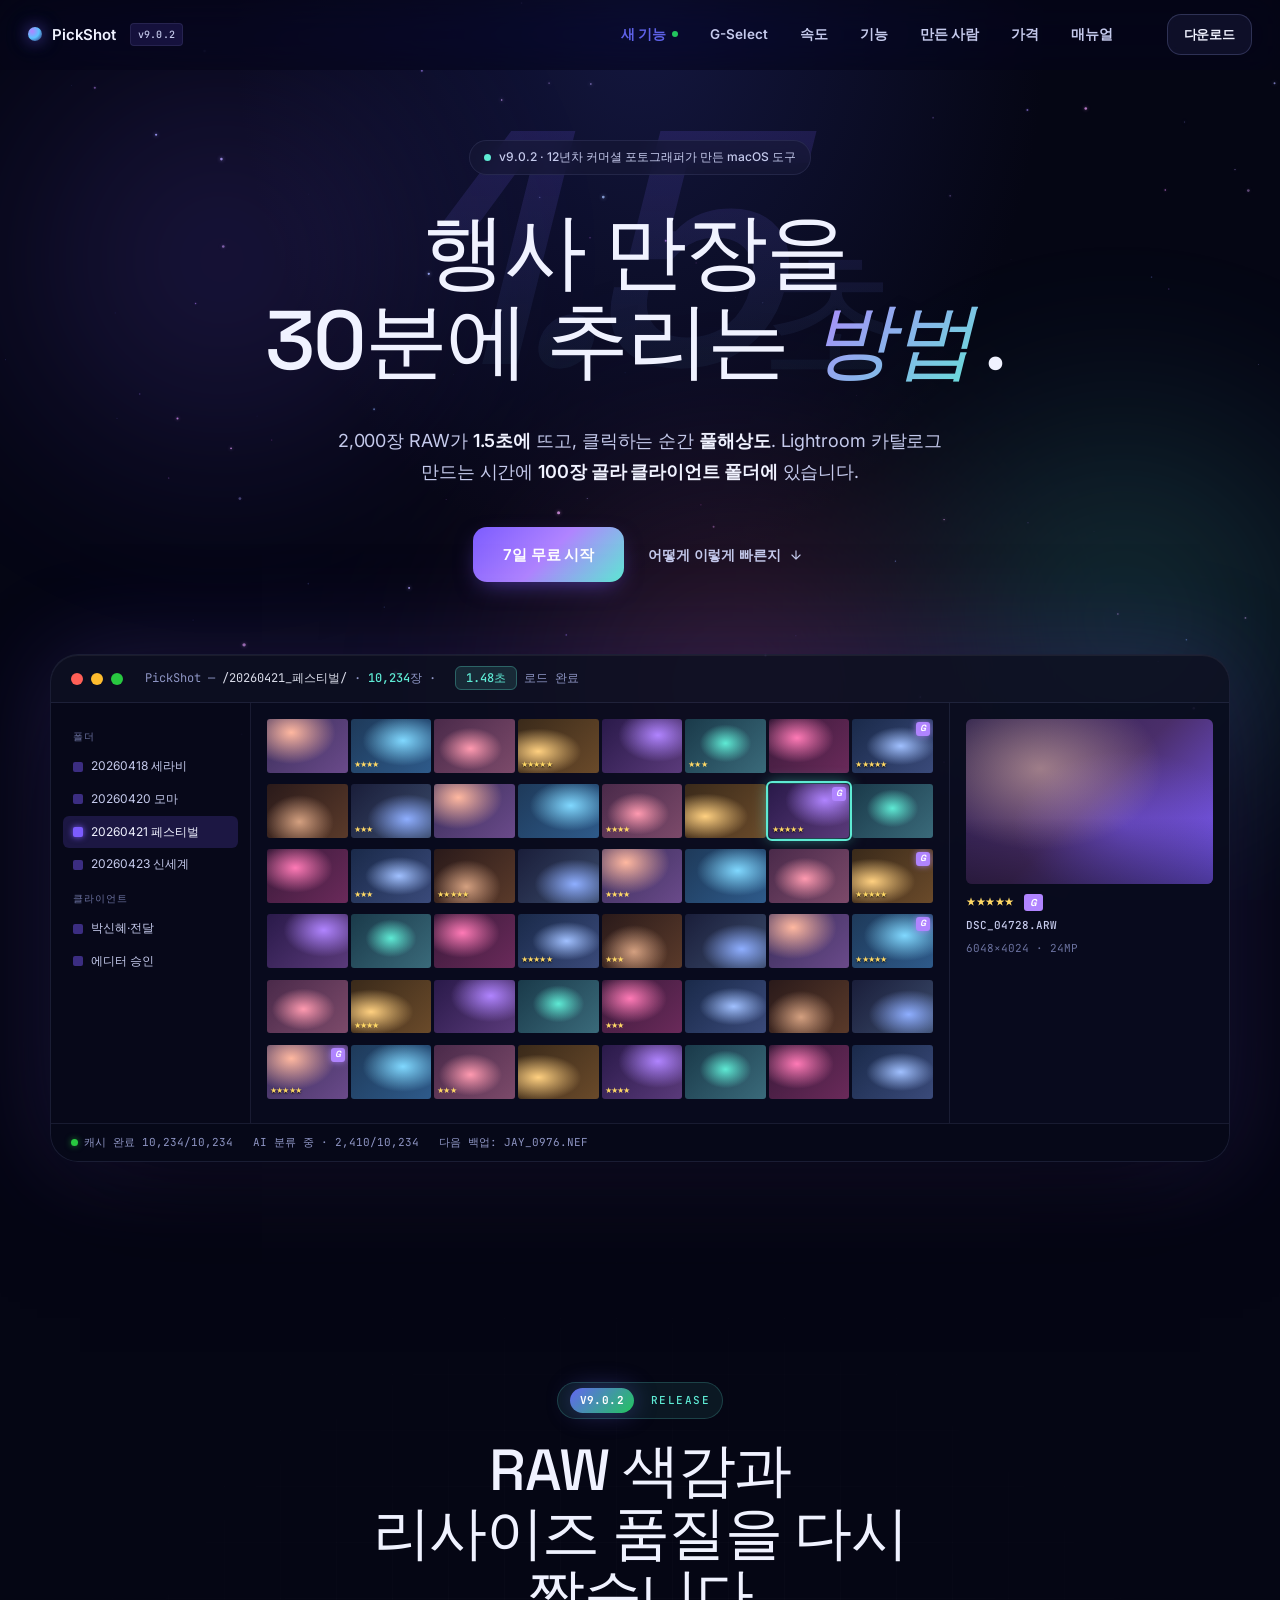
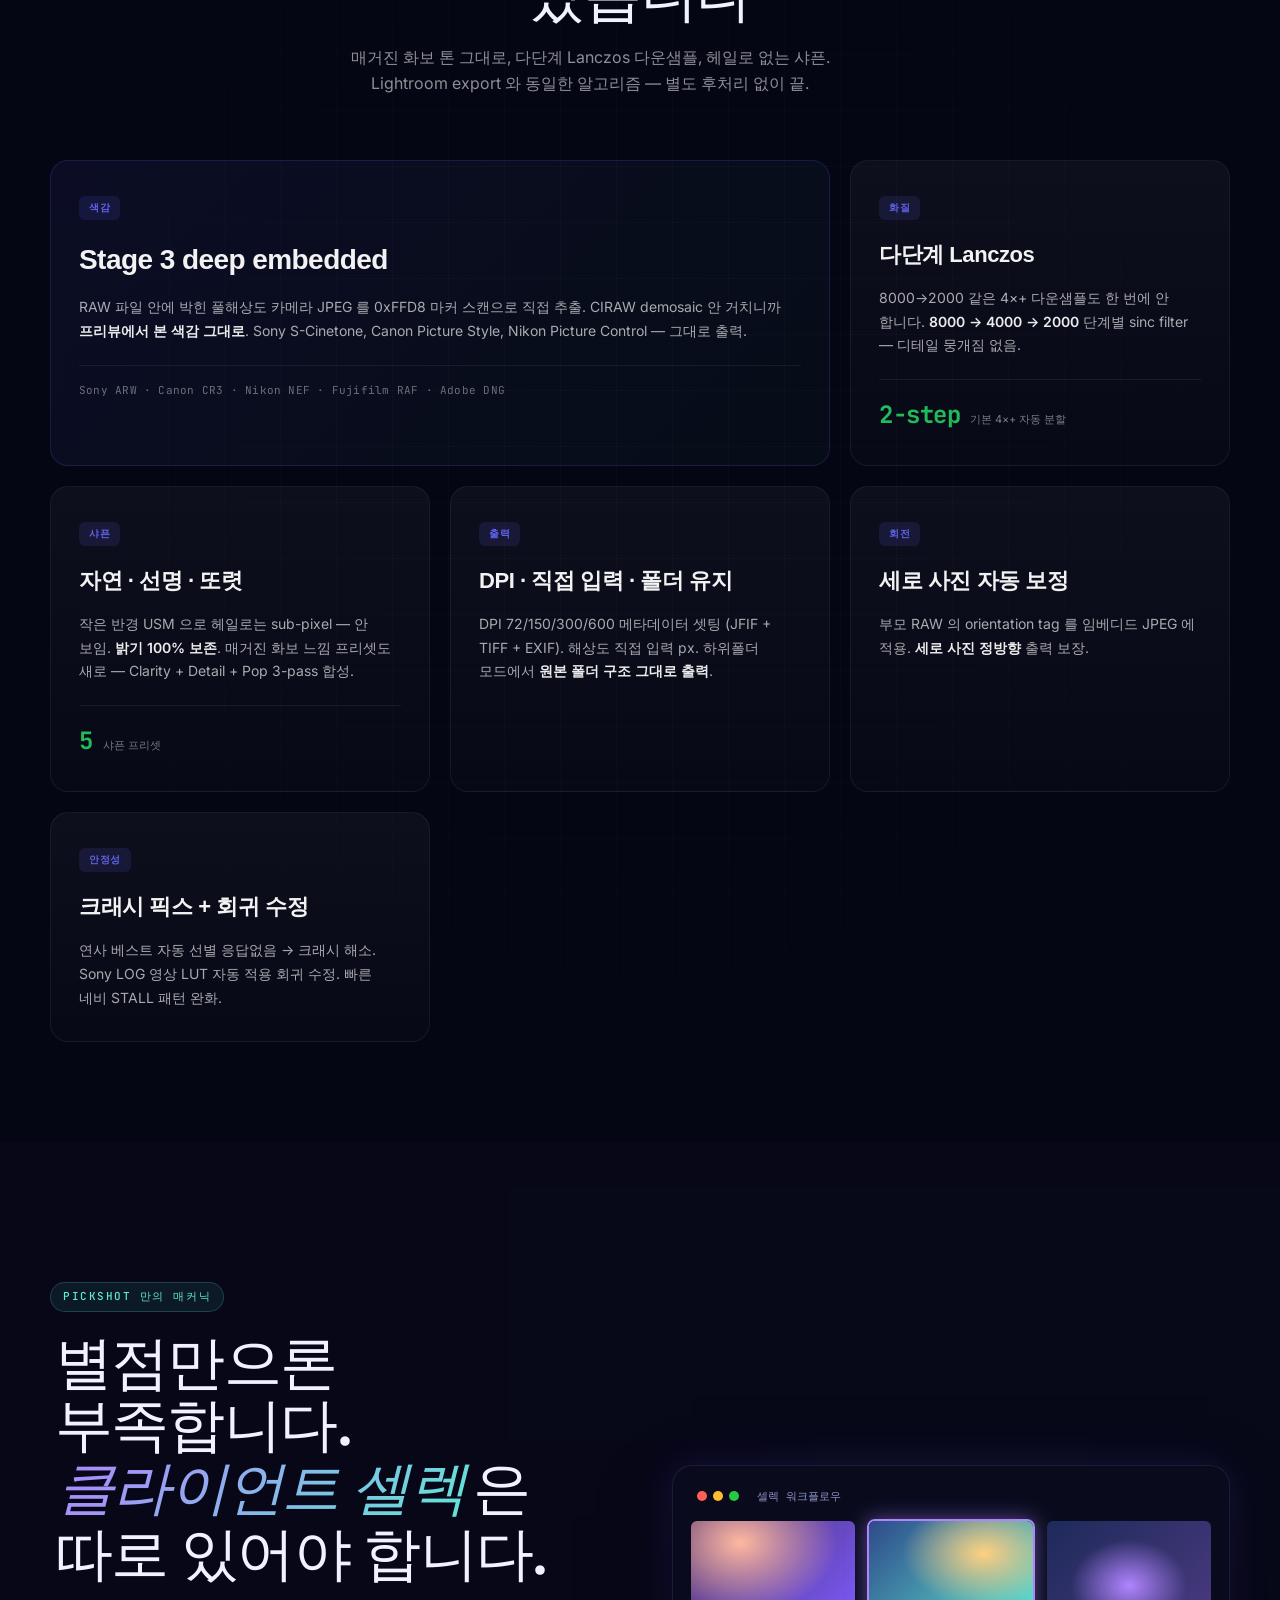
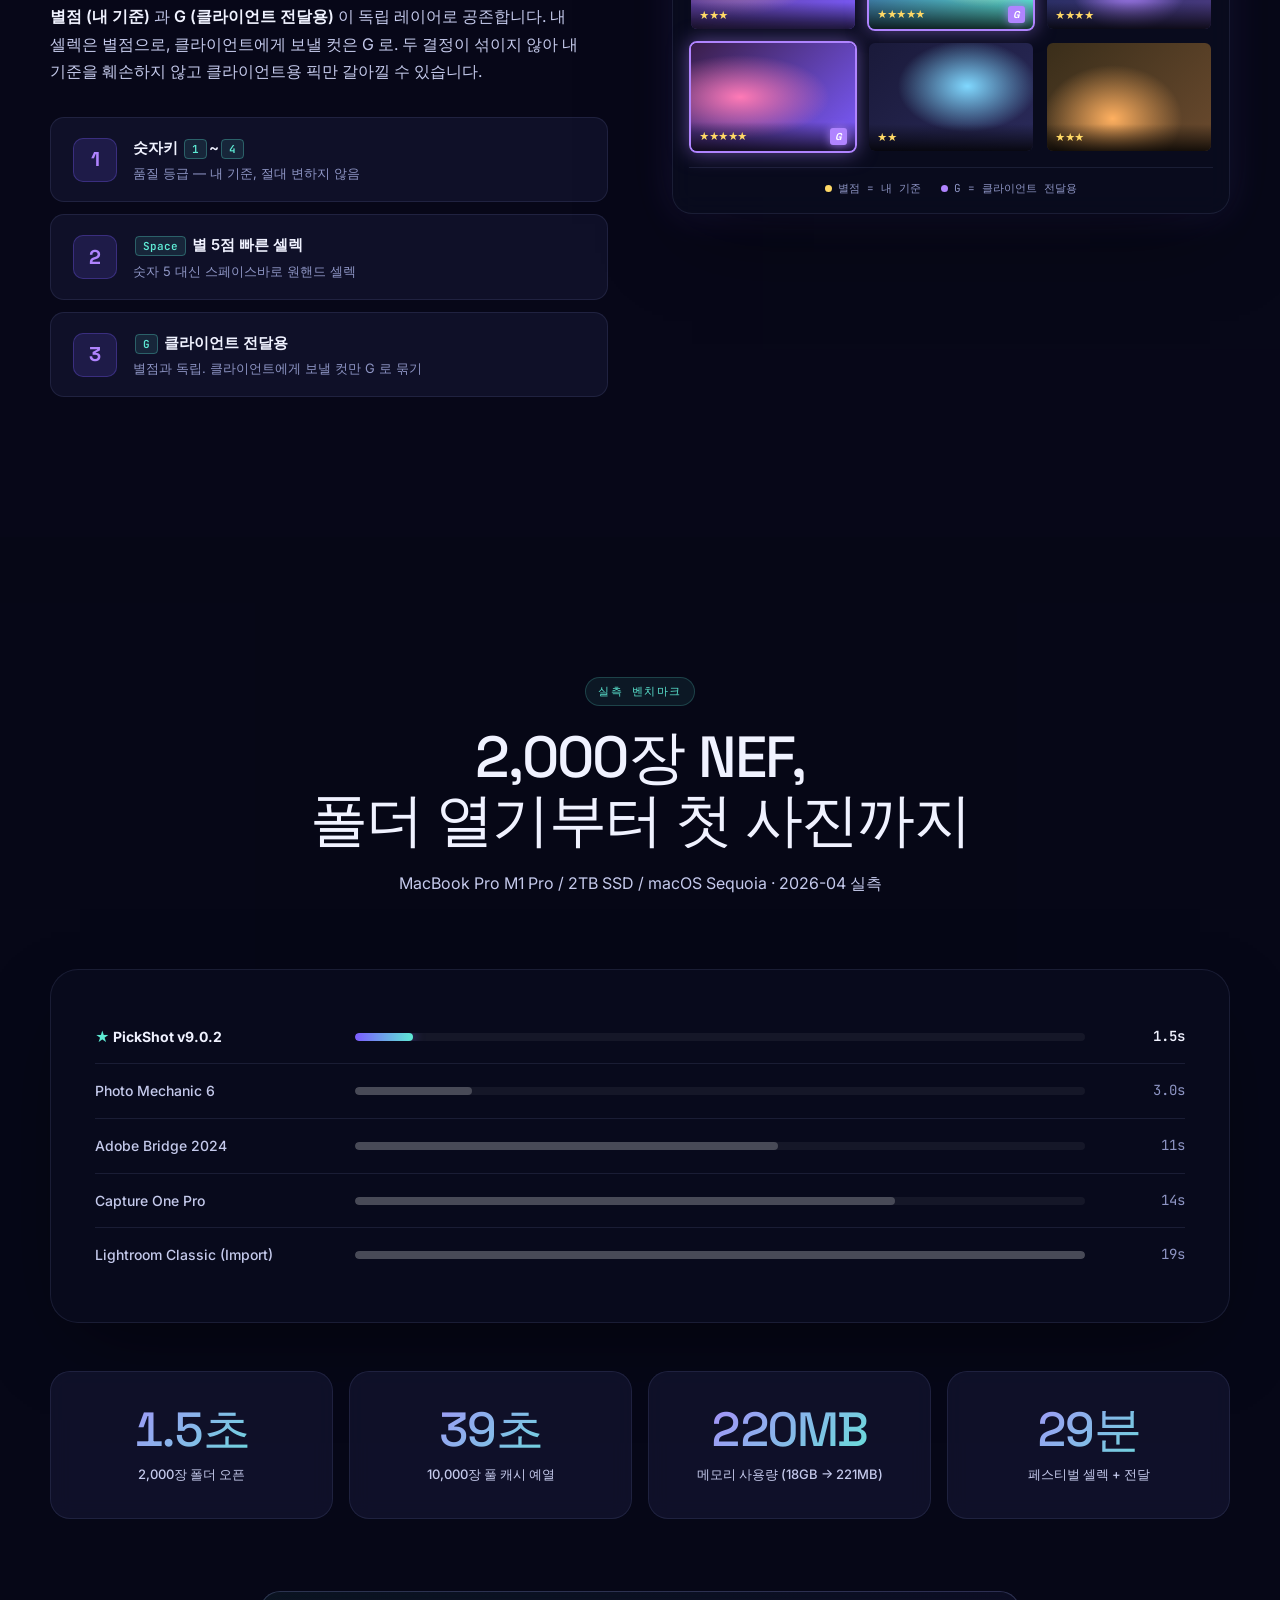
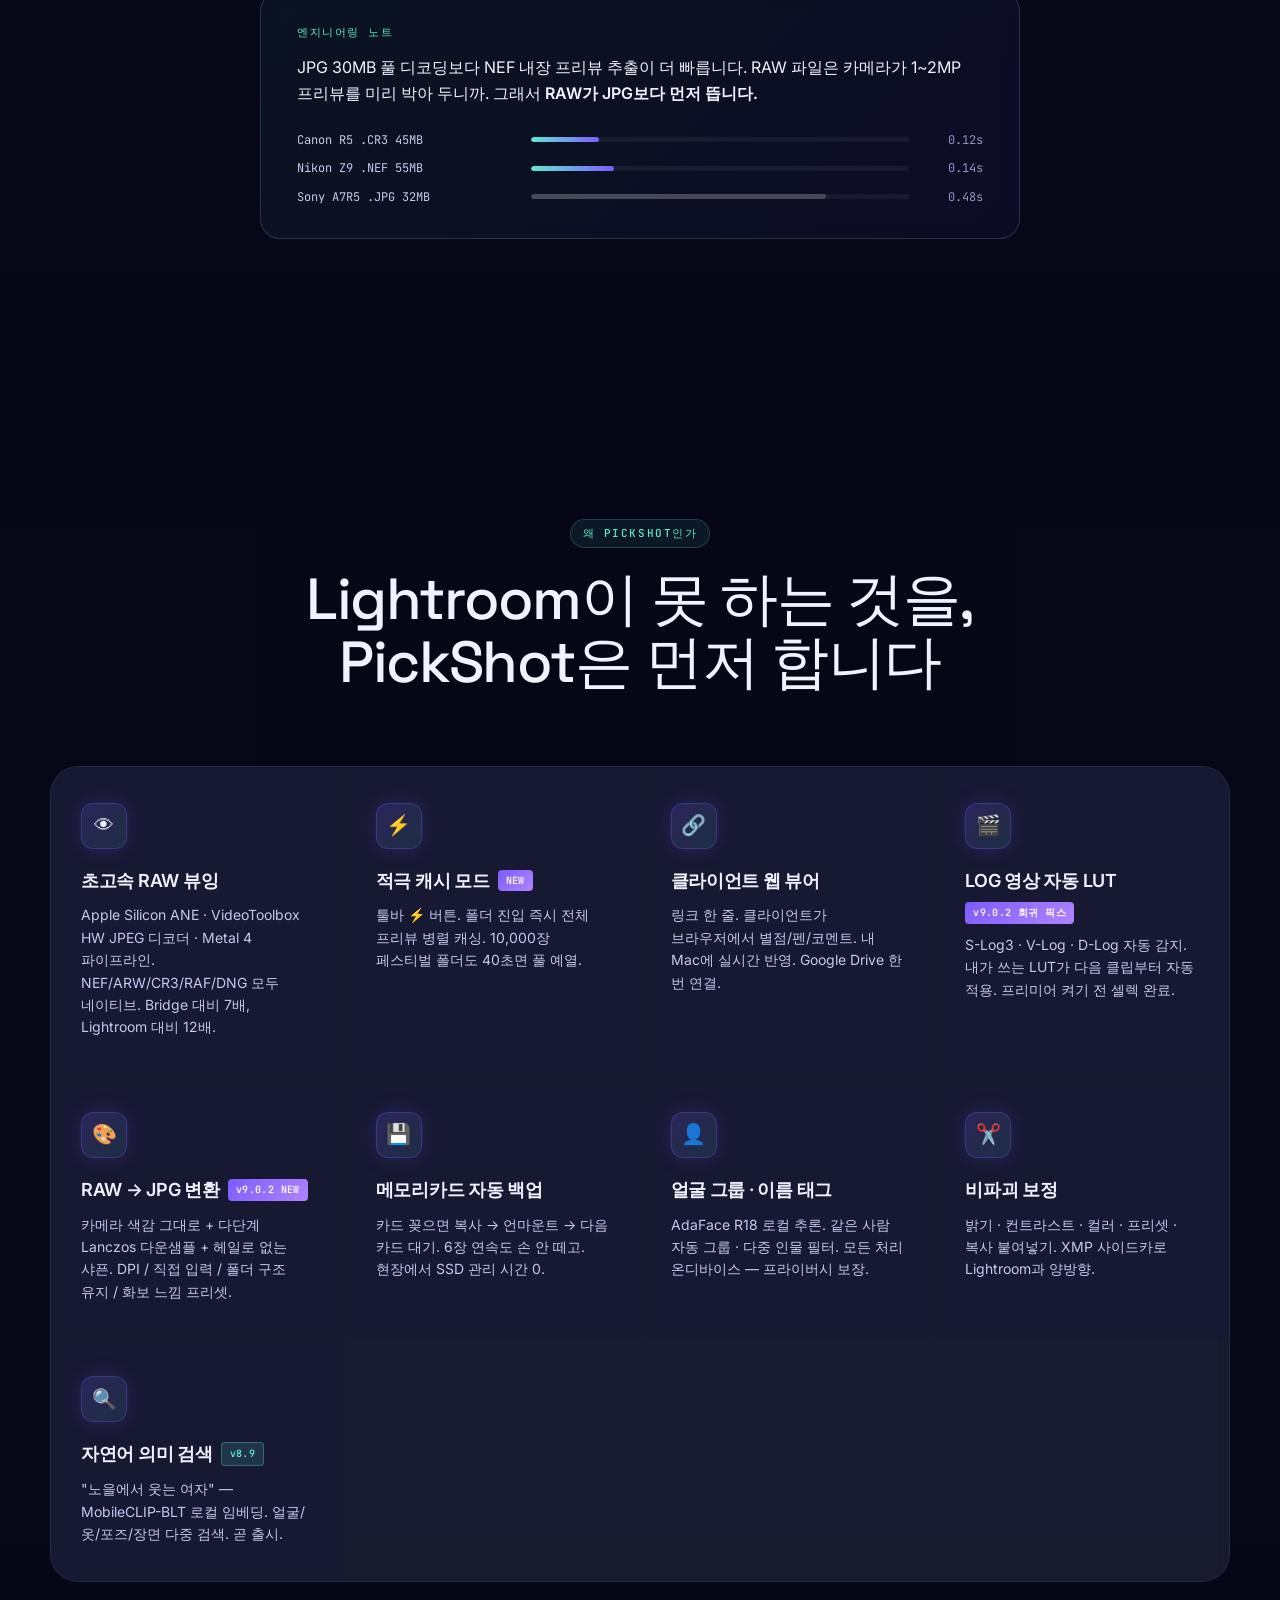
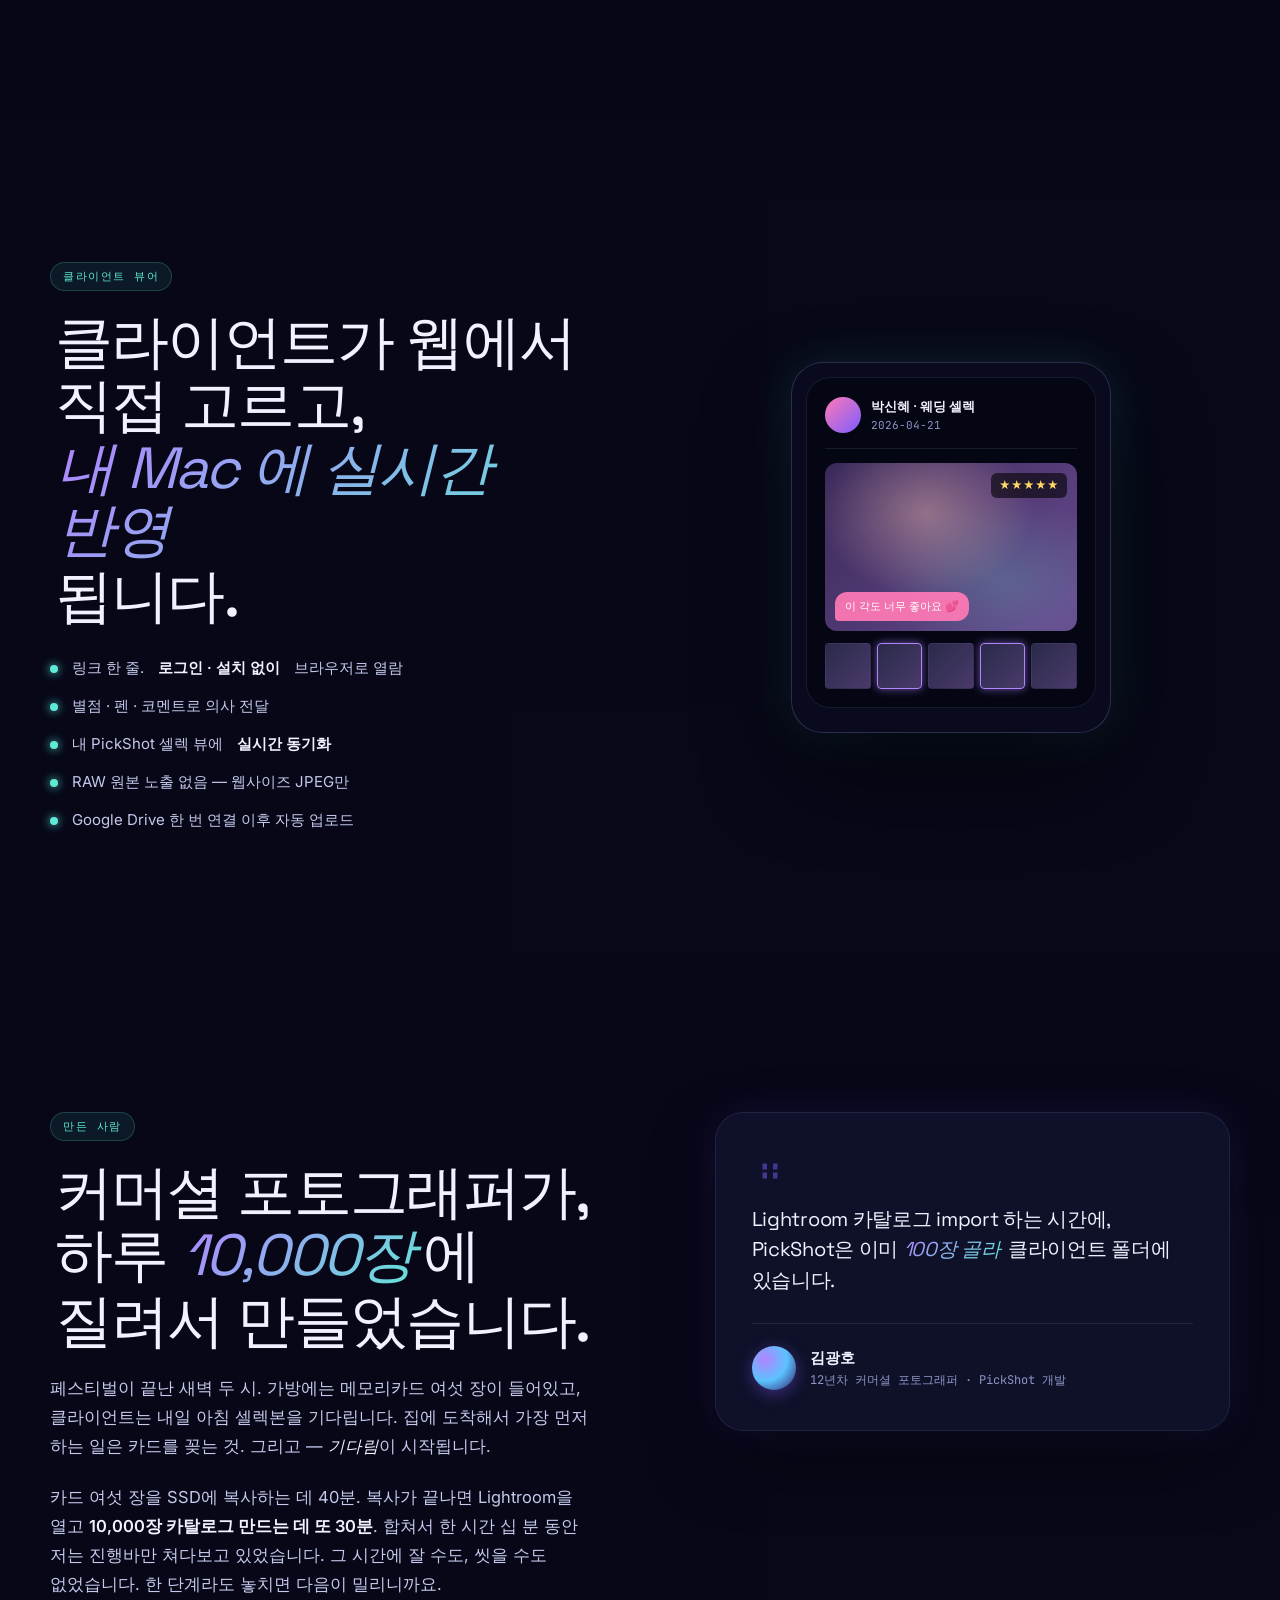
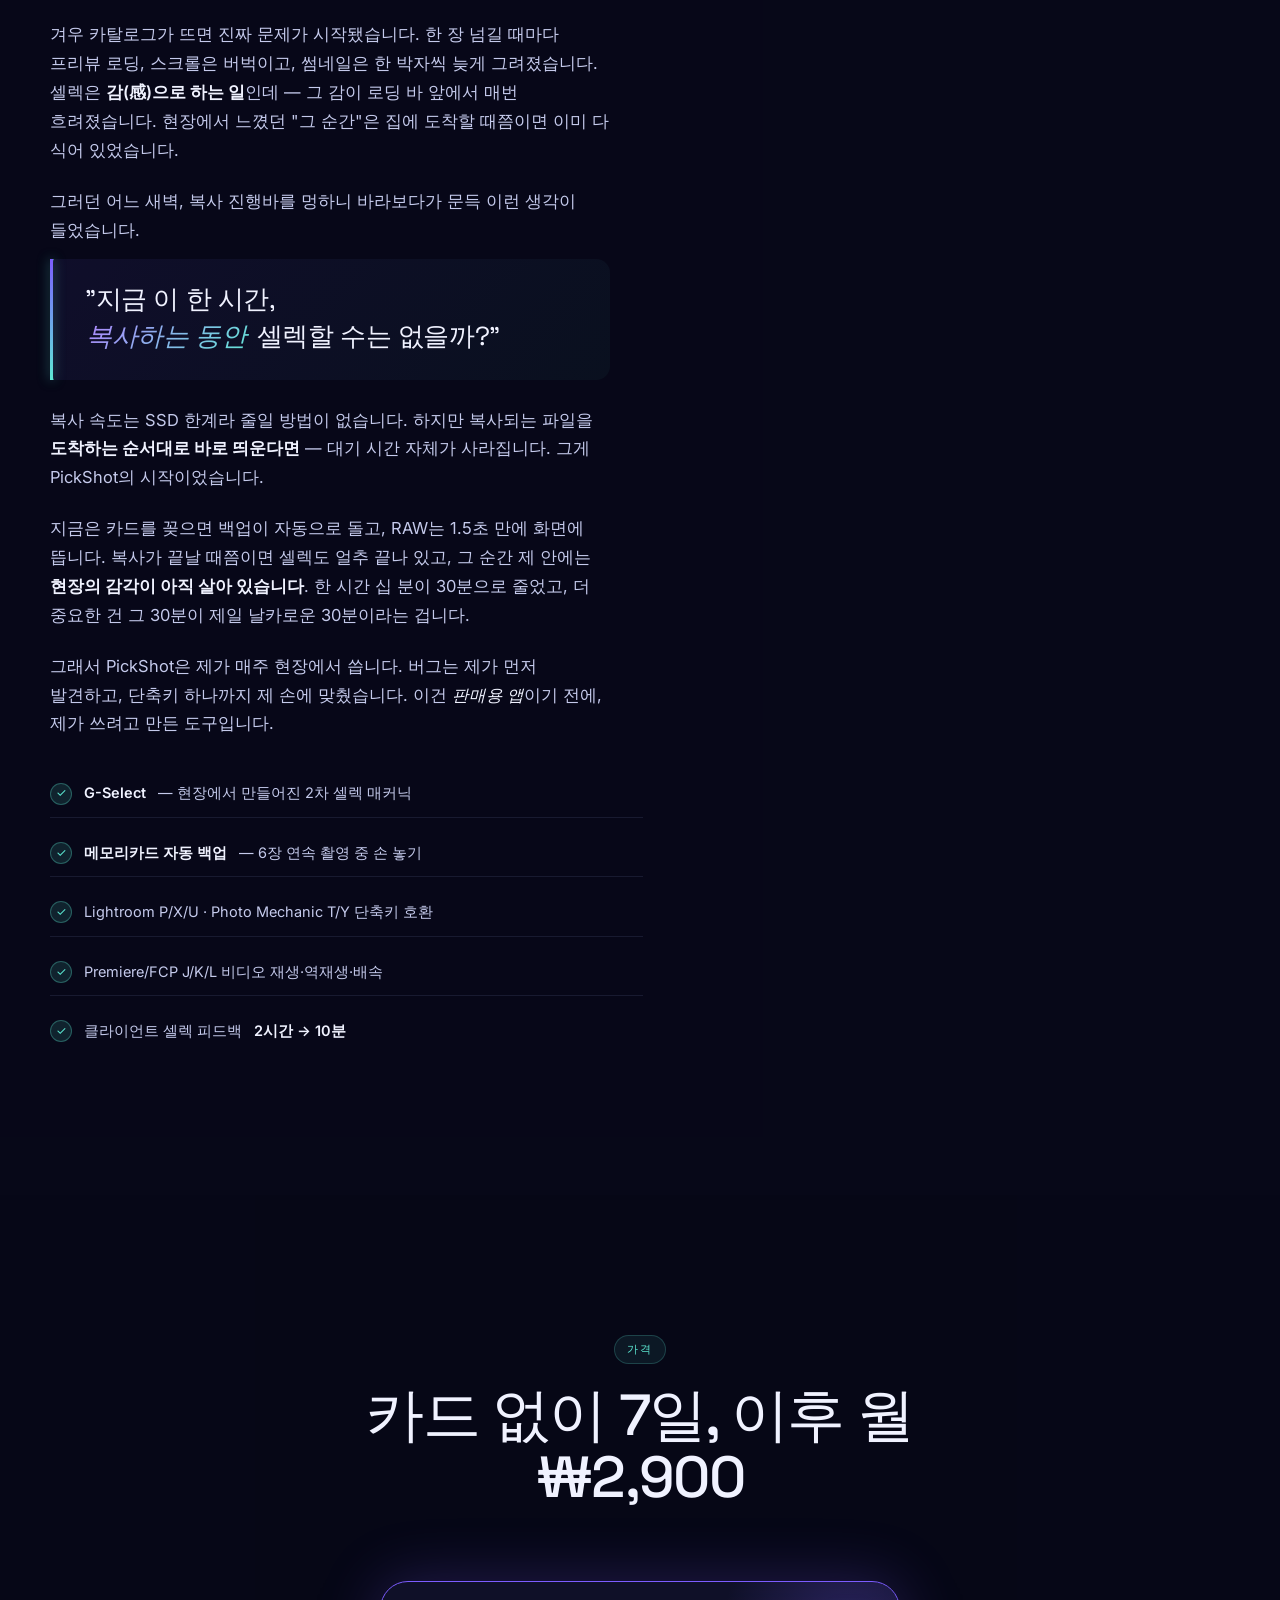
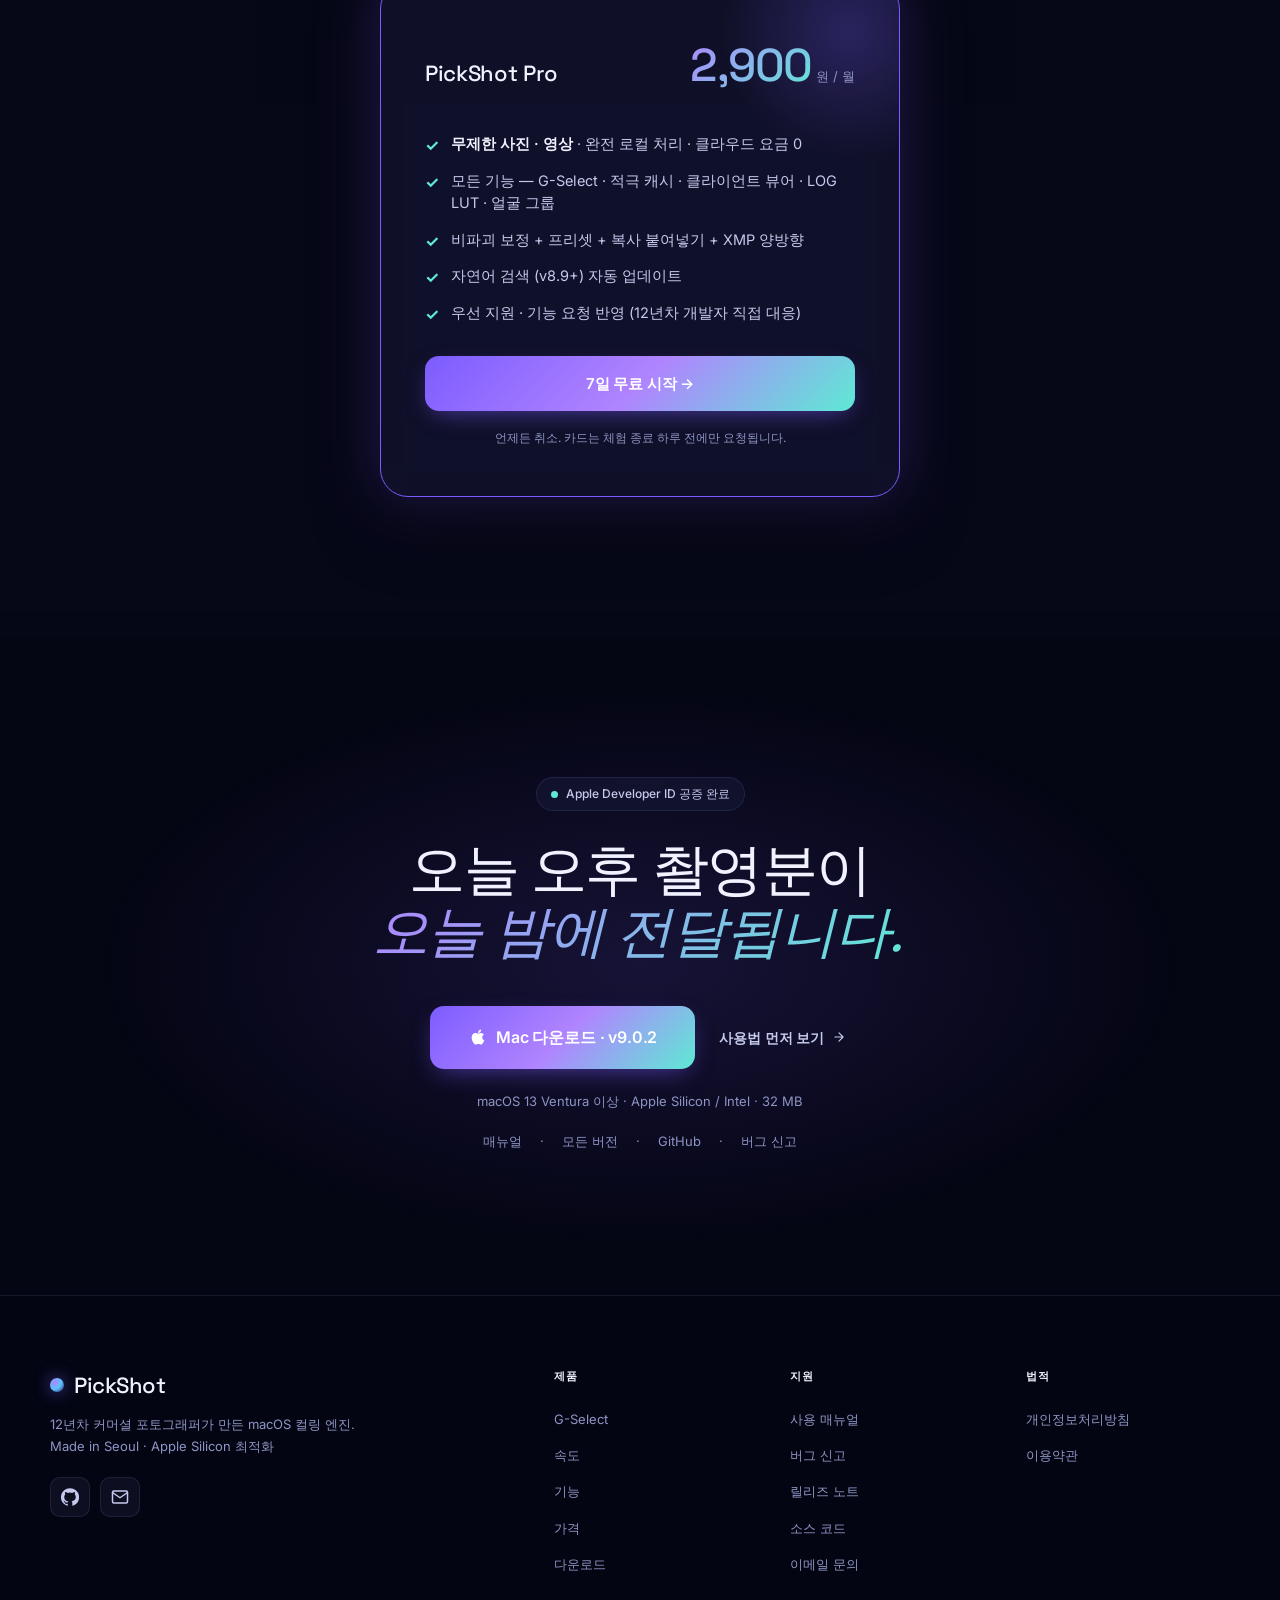
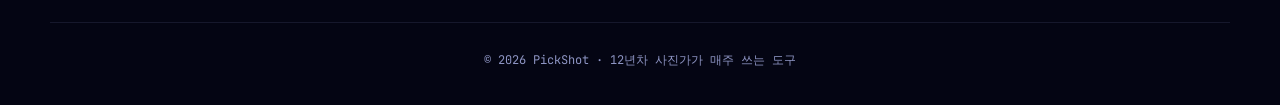
==== commit caa9ea33: "site: hero 타이포그래피 수정 — 방법. 클리핑 + 어절 단위 줄바꿈 - .italic padding-right 0.32em + margin-right -0.18em → '" ====
--- a/website/index.html
+++ b/website/index.html
@@ -56,13 +56,14 @@
 
     <h1 class="hero-title">
       <span class="h-line">행사 만장을</span>
-      <span class="h-line">30분에 추리는 <span class="italic">방법</span>.</span>
+      <span class="h-line">30분에&nbsp;추리는 <span class="h-keep"><span class="italic">방법</span>.</span></span>
     </h1>
 
     <p class="hero-sub">
-      2,000장 RAW가 <strong>1.5초에</strong> 뜨고,
-      클릭하는 순간 풀해상도. Lightroom 카탈로그 만드는 시간에
-      <strong>100장 골라 클라이언트 폴더에</strong> 있습니다.
+      <span class="hs-line">2,000장&nbsp;RAW가 <strong>1.5초에</strong> 뜨고,</span>
+      <span class="hs-line">클릭하는&nbsp;순간 <strong>풀해상도</strong>.</span>
+      <span class="hs-line">Lightroom&nbsp;카탈로그 만드는&nbsp;시간에</span>
+      <span class="hs-line"><strong>100장&nbsp;골라 클라이언트&nbsp;폴더에</strong> 있습니다.</span>
     </p>
 
     <div class="hero-cta">
--- a/website/style.css
+++ b/website/style.css
@@ -65,13 +65,15 @@
   font-family: var(--display); font-style: italic; font-weight: 400;
   background: linear-gradient(135deg, var(--accent-g), var(--accent-2));
   -webkit-background-clip: text; background-clip: text; -webkit-text-fill-color: transparent;
-  /* CJK 이탤릭 합성(skew) 시 오른쪽 글리프가 배경 박스 밖으로 삐져나가
-     background-clip: text 때문에 끝 글자가 잘리는 현상 방지 */
+  /* v9.0.2: CJK 이탤릭 합성(skew) 시 오른쪽 글리프가 배경 박스 밖으로 삐져나가
+     background-clip: text 때문에 끝 글자가 잘리는 현상 방지.
+     skew 각도가 크기 때문에 padding 더 많이 — "법" 등 받침 있는 글자 클리핑 방지. */
   display: inline-block;
-  padding-right: 0.14em;
-  margin-right: -0.04em;
+  padding: 0 0.32em 0.06em 0.04em;  /* right 더 큼 — italic 끝 글자 받침 보호 */
+  margin-right: -0.18em;             /* 시각적 간격은 정상 유지 */
   box-decoration-break: clone;
   -webkit-box-decoration-break: clone;
+  overflow: visible;
 }
 em { font-style: normal; color: var(--ink); font-weight: 600; }
 strong { color: var(--ink); font-weight: 600; }
@@ -278,27 +280,50 @@
   font-family: var(--display);
   font-weight: 500;
   font-size: clamp(42px, 6.5vw, 84px);
-  line-height: 1.04;
-  letter-spacing: -0.035em;
+  line-height: 1.08;
+  letter-spacing: -0.025em;            /* v9.0.2: 한국어 가독성 위해 자간 살짝 완화 */
   margin-bottom: 28px;
   color: var(--ink);
   /* 이탤릭 합성 글리프가 화면 오른쪽으로 삐져나가지 않도록 안전 여백 */
-  padding: 0 0.1em;
+  padding: 0 0.18em 0.08em;
+  word-break: keep-all;                 /* 한국어 어절 단위 줄바꿈 */
+  overflow-wrap: break-word;
+  text-wrap: balance;                   /* v9.0.2: 2줄 시 양쪽 균형 (Safari 17+/Chrome) */
+}
+.h-line {
+  display: block;
+  animation: reveal-up .9s var(--ease-out) both;
+  padding-right: 0.12em;                /* v9.0.2: italic 마진 반영 — 받침 클리핑 방지 */
+  /* v9.0.2: 영어/숫자/한글 어절 사이는 줄바꿈 가능하나 어절 내부는 막음 */
   word-break: keep-all;
 }
-.h-line { display: block; animation: reveal-up .9s var(--ease-out) both; padding-right: 0.05em; }
 .h-line:nth-child(1) { animation-delay: .25s; }
 .h-line:nth-child(2) { animation-delay: .45s; }
+/* v9.0.2: 강조 단어 + 마침표가 떨어지지 않게 묶기 */
+.h-keep {
+  white-space: nowrap;
+  display: inline-block;
+}
 @keyframes reveal-up {
   from { opacity: 0; transform: translateY(28px); }
   to   { opacity: 1; transform: translateY(0); }
 }
 
 .hero-sub {
-  max-width: 640px; margin: 0 auto 40px;
+  max-width: 720px; margin: 0 auto 40px;
   font-size: 18px; color: var(--ink-2);
-  line-height: 1.65;
+  line-height: 1.7;
+  letter-spacing: -0.005em;
+  word-break: keep-all;
+  text-wrap: pretty;                  /* 마지막 줄 외톨이 단어 방지 (Chrome 117+) */
   animation: reveal-up .9s var(--ease-out) .65s both;
+}
+/* v9.0.2: 어절 단위 자연스러운 줄바꿈 — 줄 사이 공백 한 칸 */
+.hs-line {
+  display: inline;
+}
+.hs-line + .hs-line::before {
+  content: " ";
 }
 
 .hero-cta {
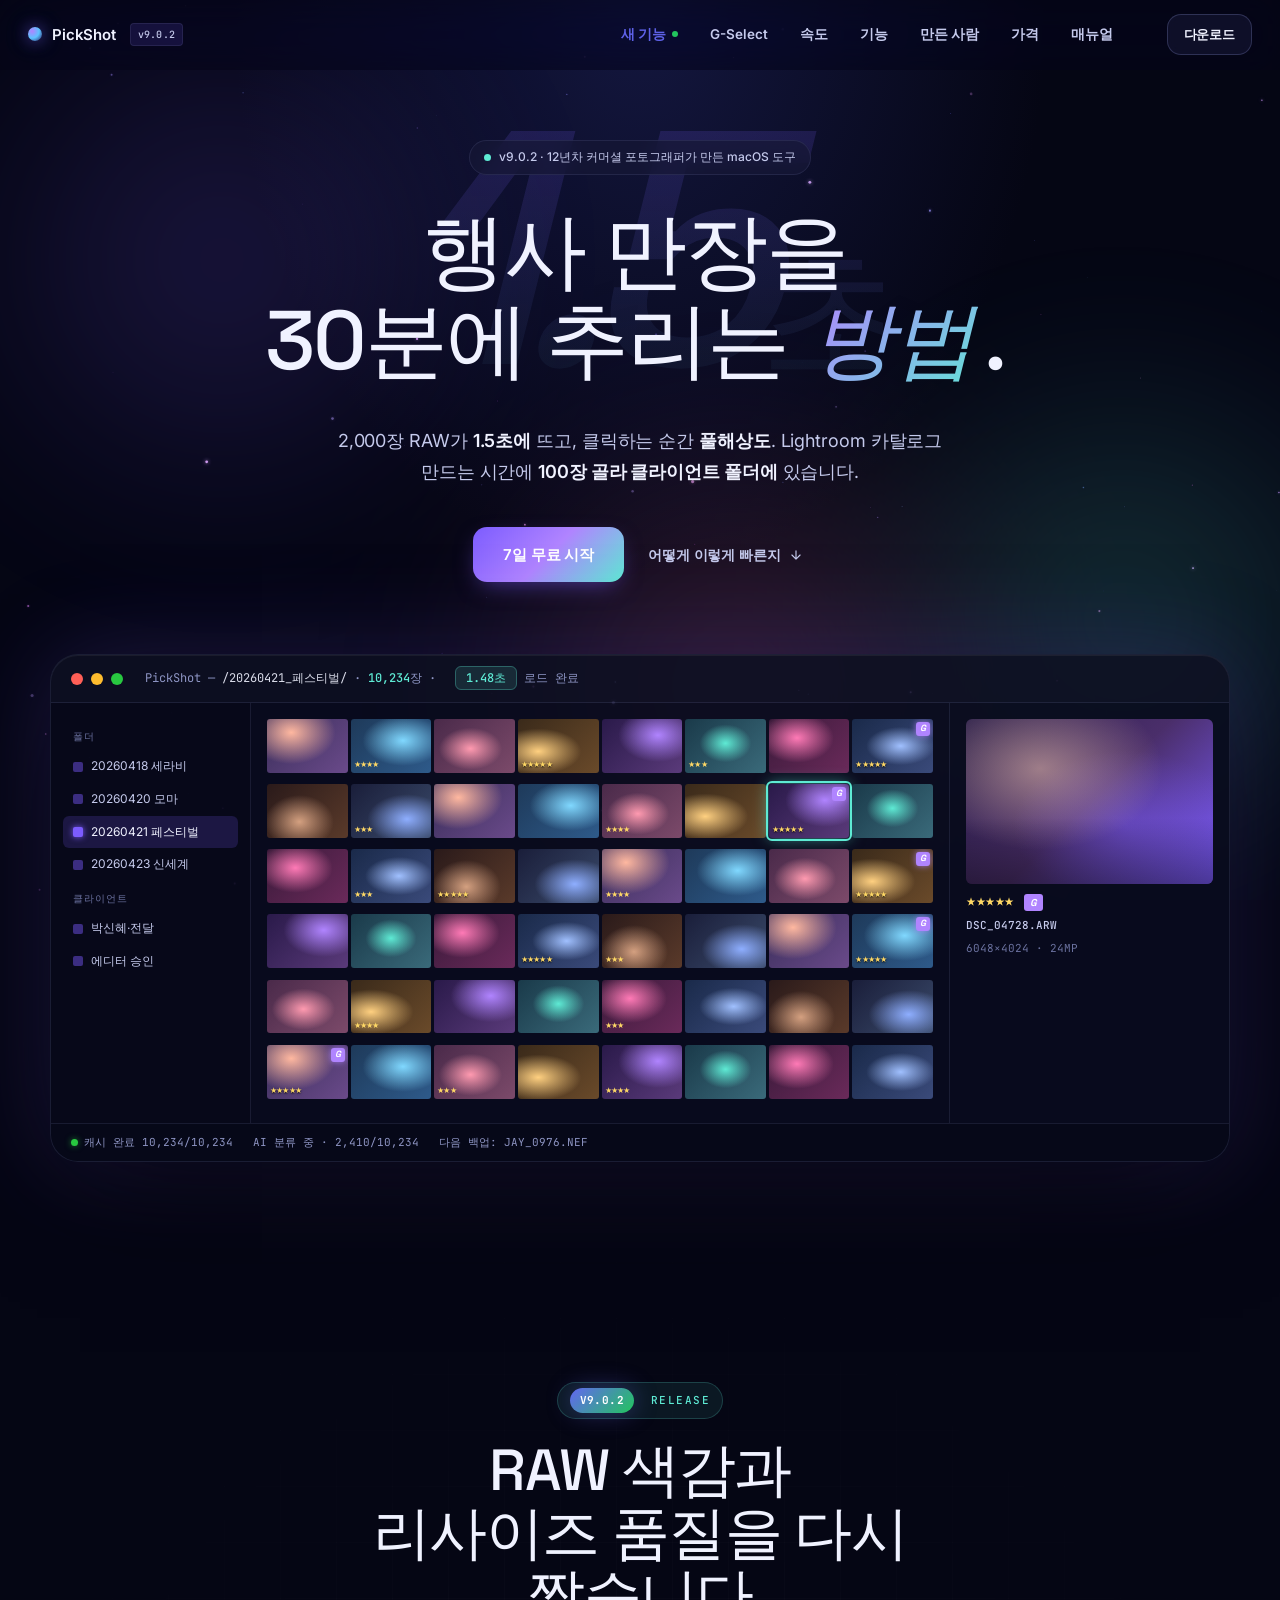
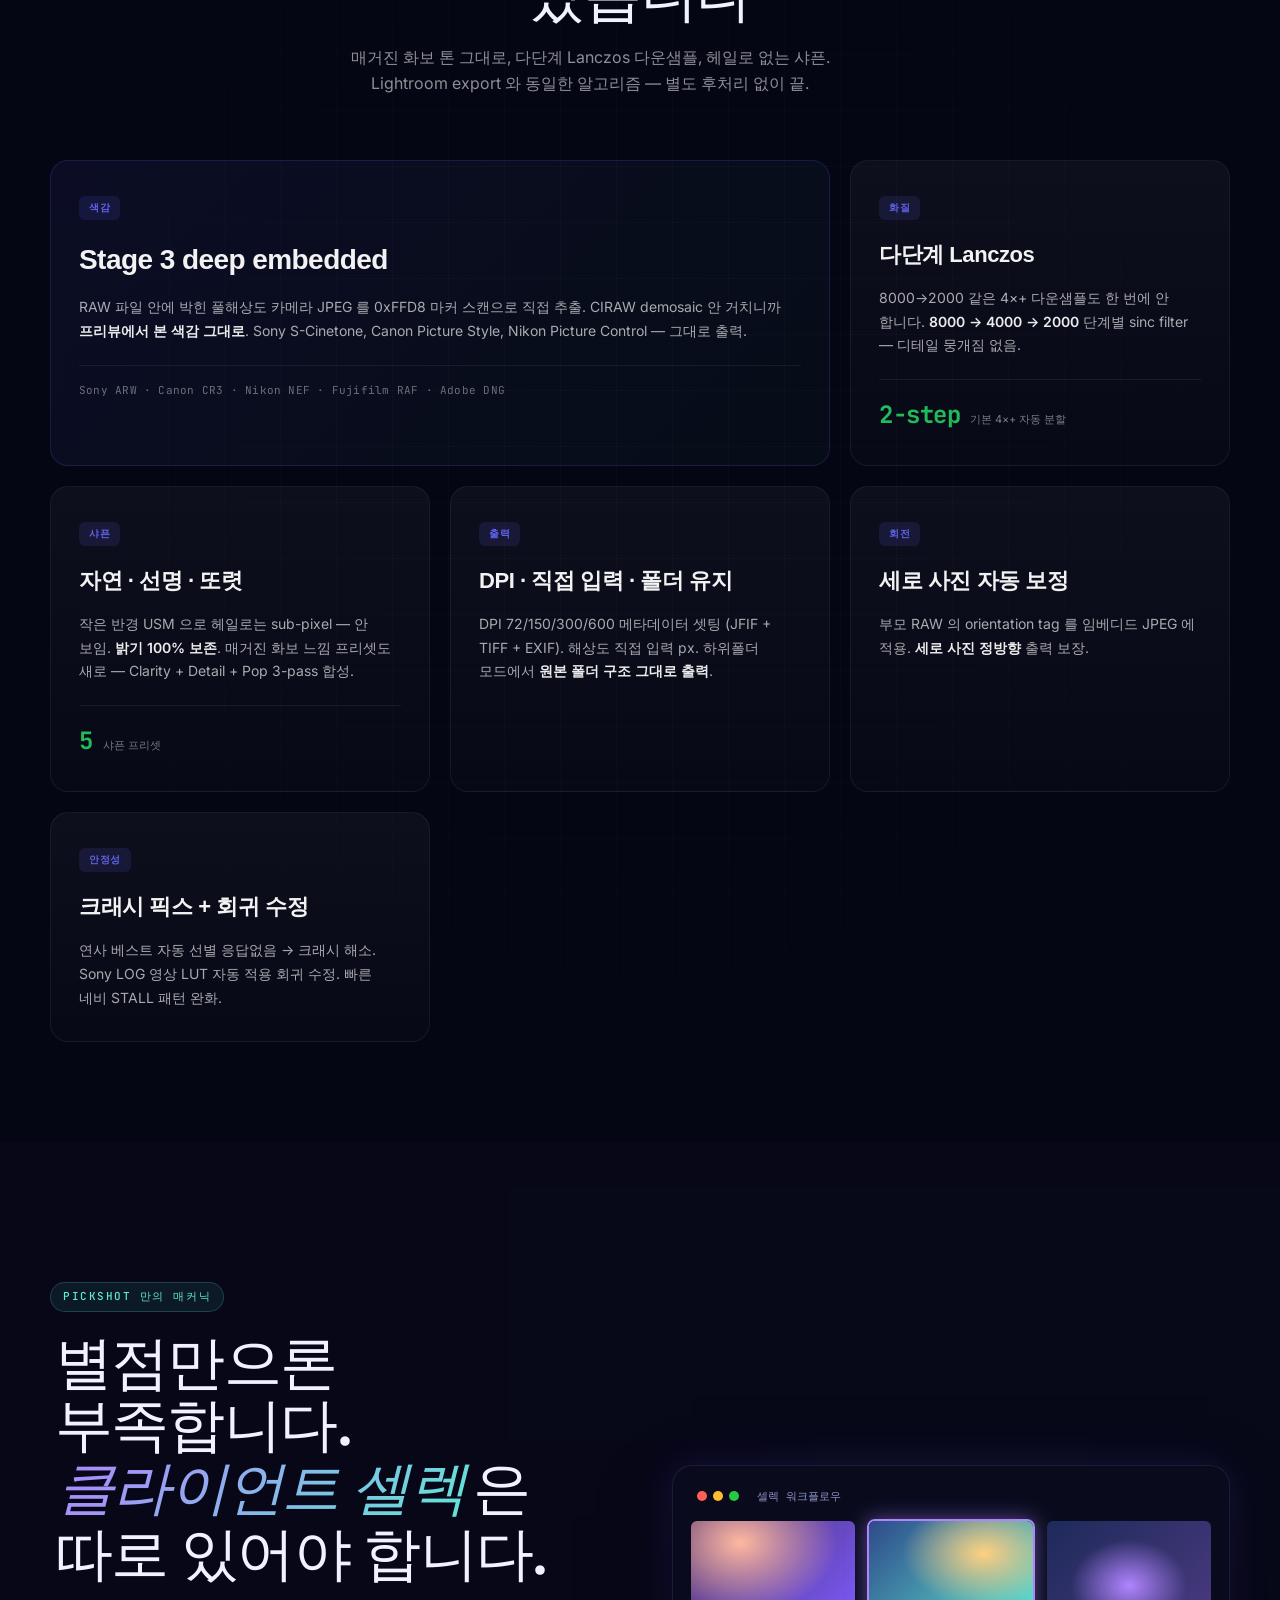
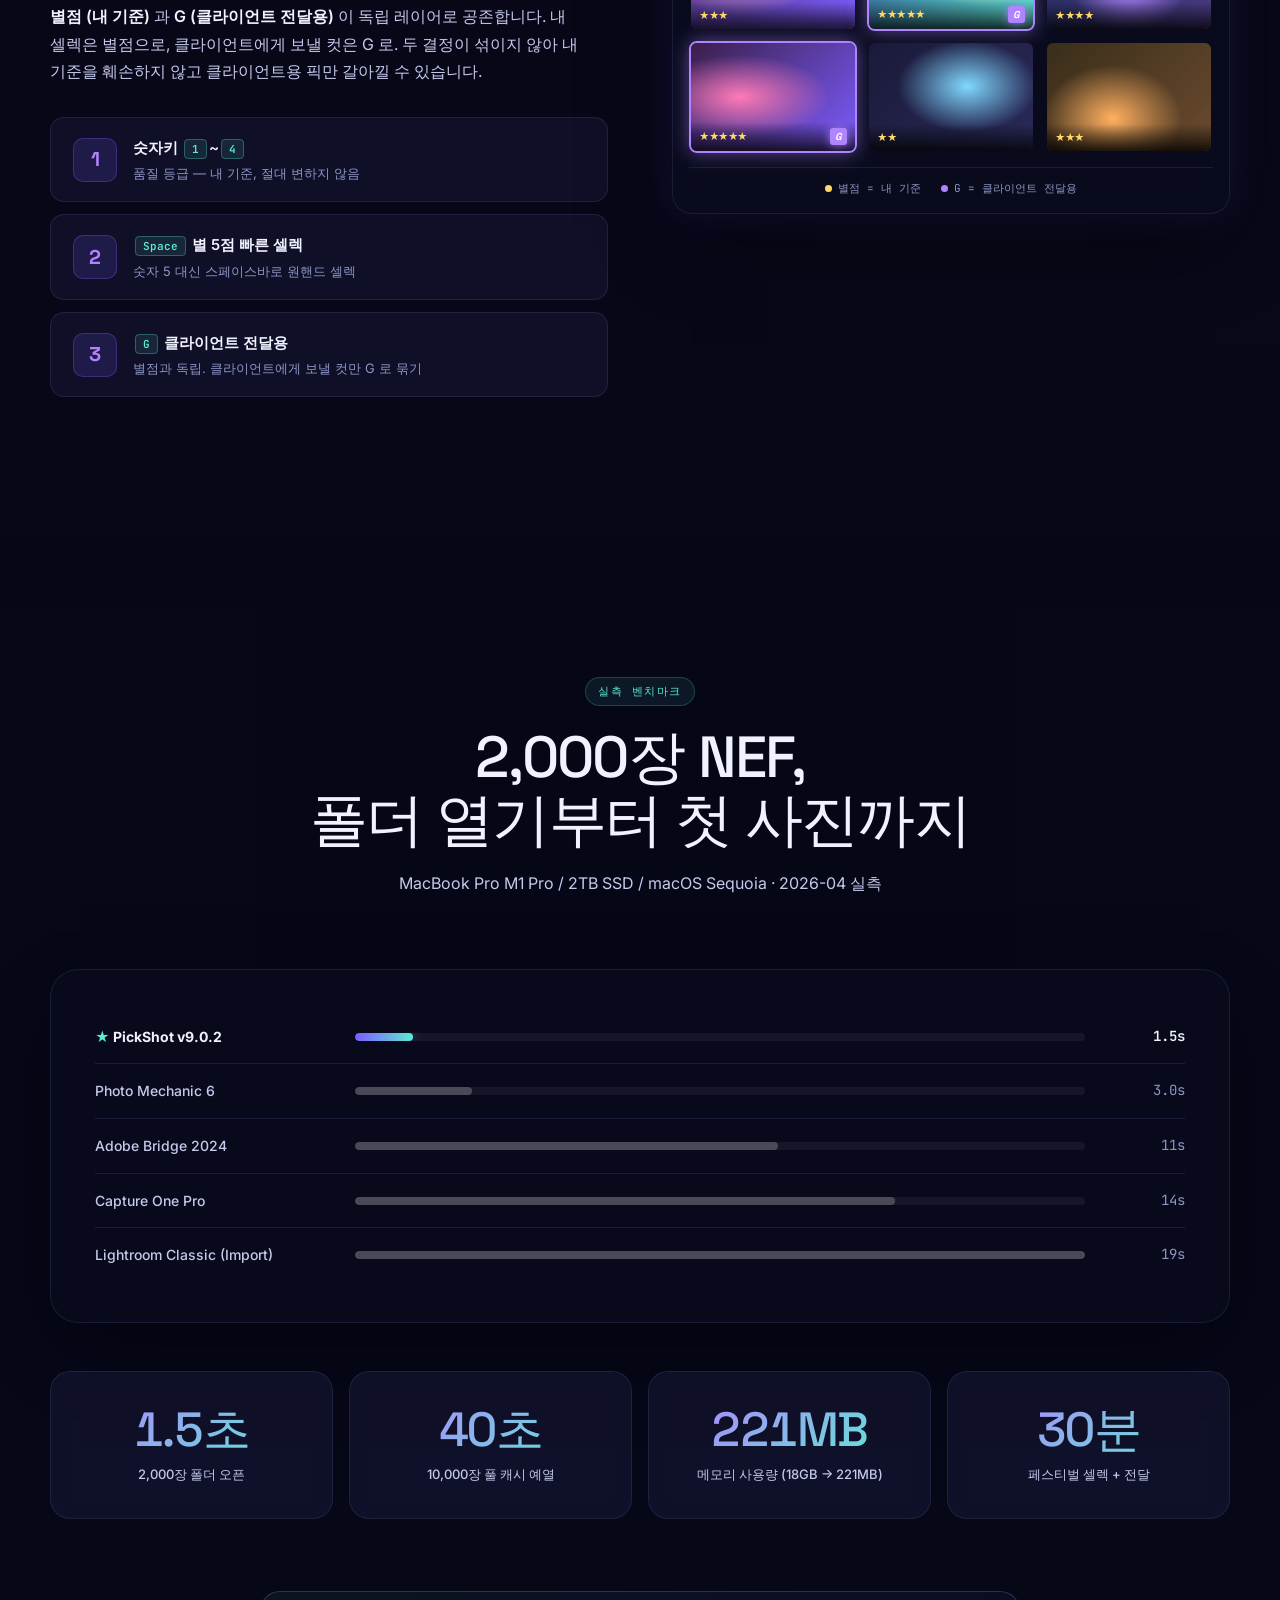
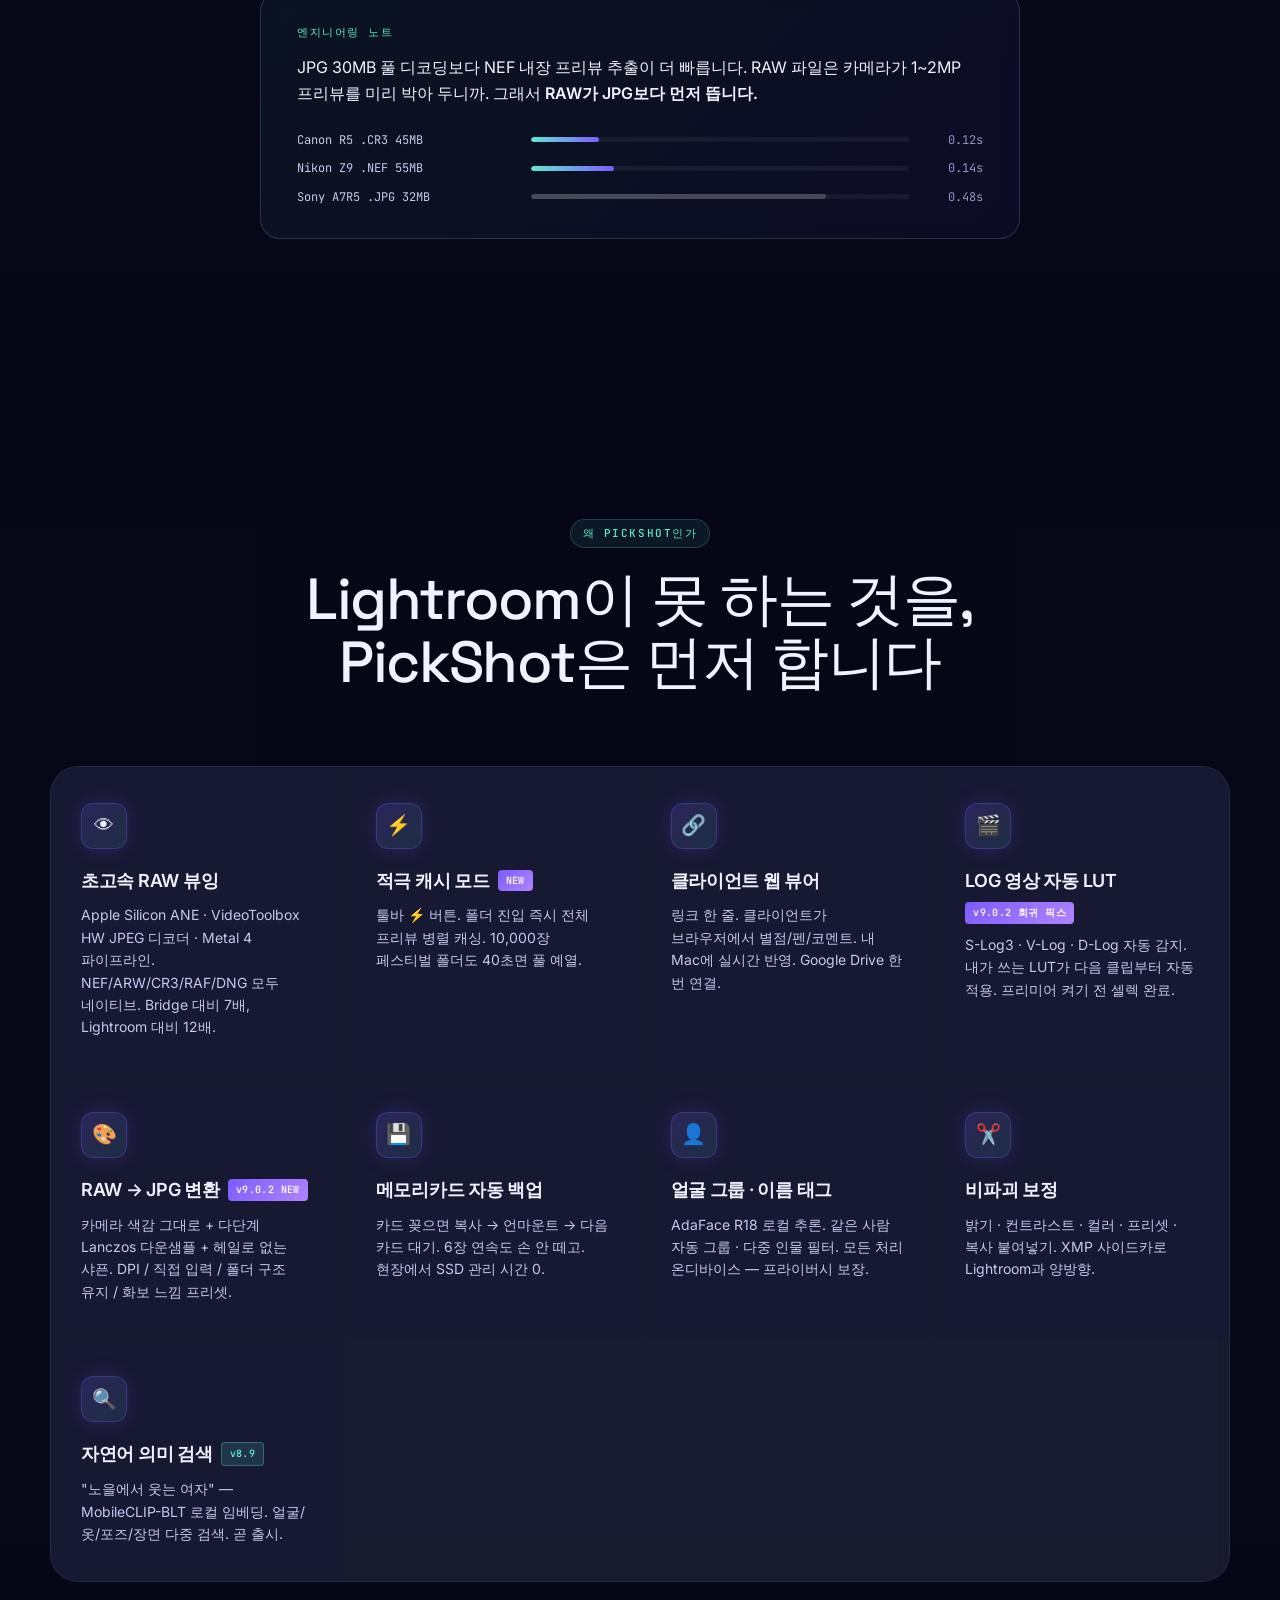
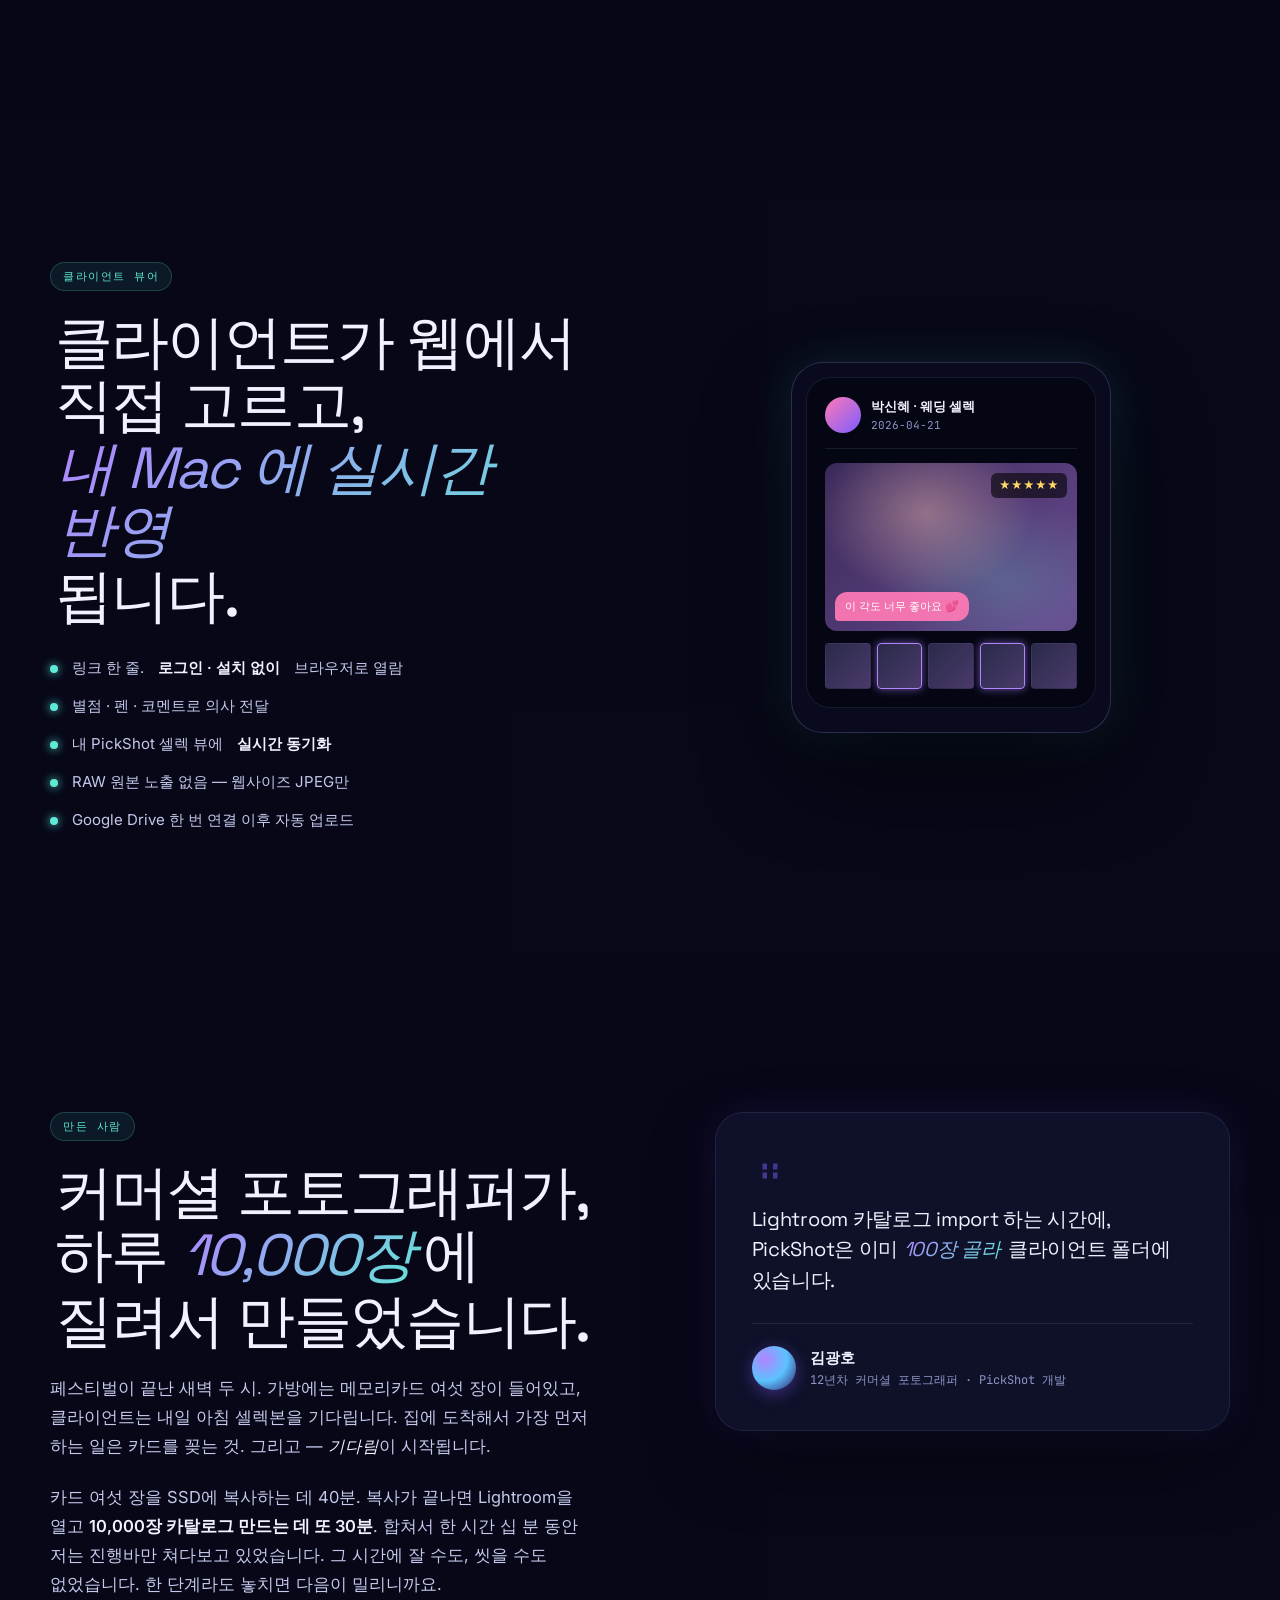
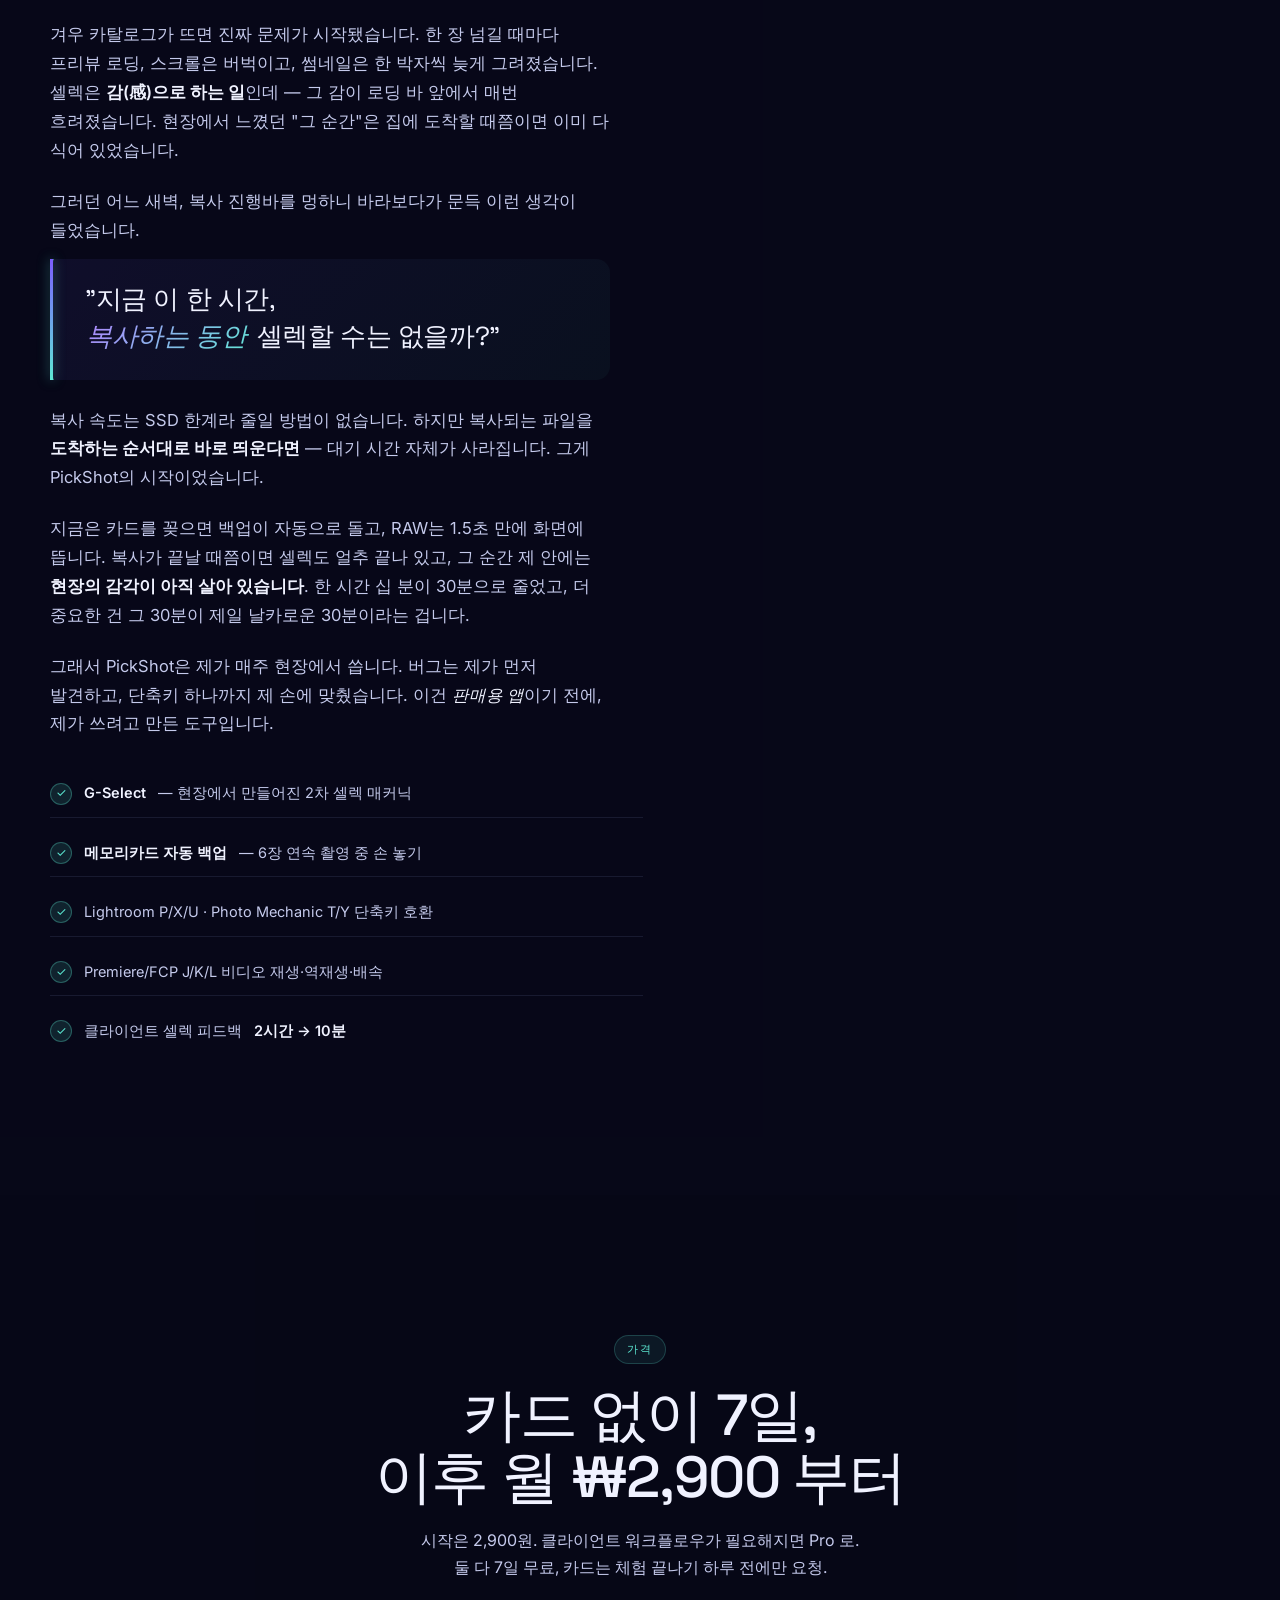
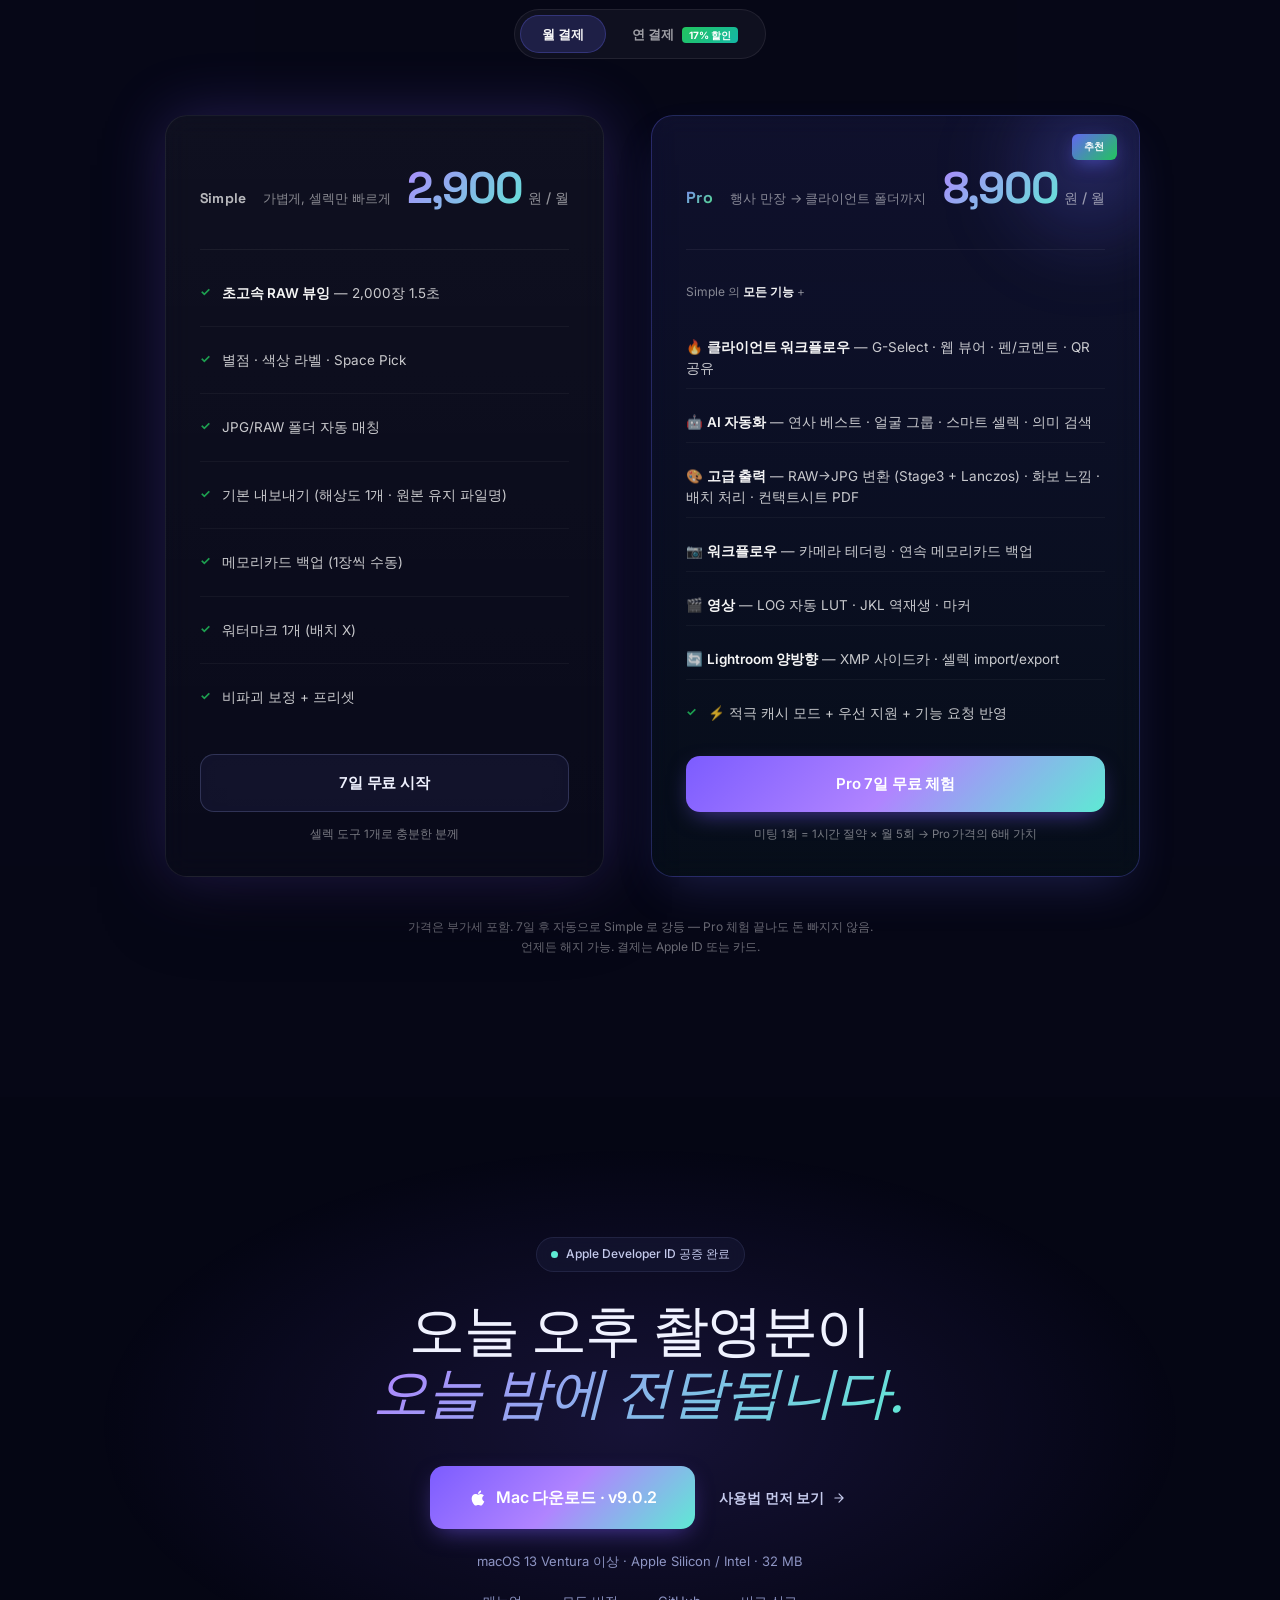
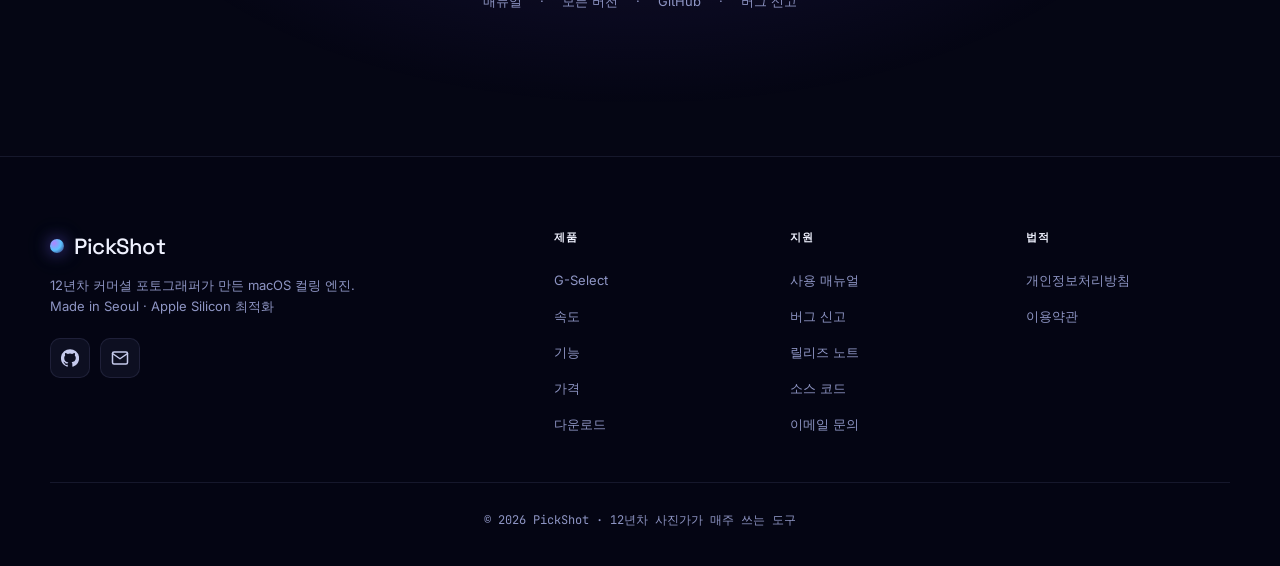
==== commit 38c76b07: "site: pricing 2-tier 재설계 — Simple ₩2,900 / Pro ₩8,900 + Annual 토글 - Simple (₩2,900/월): 초고속 RAW 뷰잉 + " ====
--- a/website/index.html
+++ b/website/index.html
@@ -549,23 +549,72 @@
   <div class="section-inner">
     <div class="section-head center">
       <div class="kicker">가격</div>
-      <h2 class="section-title">카드 없이 7일, 이후 월 ₩2,900</h2>
-    </div>
-    <div class="price-card" data-reveal>
-      <div class="price-orb"></div>
-      <div class="price-head">
-        <div class="price-name">PickShot Pro</div>
-        <div class="price-amount"><span class="price-num">2,900</span><span class="price-unit">원 / 월</span></div>
-      </div>
-      <ul class="price-list">
-        <li><strong>무제한 사진 · 영상</strong> · 완전 로컬 처리 · 클라우드 요금 0</li>
-        <li>모든 기능 — G-Select · 적극 캐시 · 클라이언트 뷰어 · LOG LUT · 얼굴 그룹</li>
-        <li>비파괴 보정 + 프리셋 + 복사 붙여넣기 + XMP 양방향</li>
-        <li>자연어 검색 (v8.9+) 자동 업데이트</li>
-        <li>우선 지원 · 기능 요청 반영 (12년차 개발자 직접 대응)</li>
-      </ul>
-      <a href="#download" class="btn btn-primary btn-lg btn-block">7일 무료 시작 →</a>
-      <div class="price-note">언제든 취소. 카드는 체험 종료 하루 전에만 요청됩니다.</div>
+      <h2 class="section-title">카드 없이 7일,<br>이후 월&nbsp;₩2,900 부터</h2>
+      <p class="section-sub center">시작은 2,900원. 클라이언트 워크플로우가 필요해지면 Pro 로.<br>둘 다 7일 무료, 카드는 체험 끝나기 하루 전에만 요청.</p>
+
+      <!-- 월/연간 토글 -->
+      <div class="price-toggle" role="tablist">
+        <button class="pt-btn active" data-billing="monthly">월 결제</button>
+        <button class="pt-btn" data-billing="yearly">연 결제 <span class="pt-save">17% 할인</span></button>
+      </div>
+    </div>
+
+    <div class="price-grid">
+      <!-- Simple -->
+      <div class="price-card price-simple" data-reveal>
+        <div class="price-head">
+          <div class="price-tag">Simple</div>
+          <div class="price-tagline">가볍게, 셀렉만 빠르게</div>
+          <div class="price-amount">
+            <span class="price-num" data-monthly="2,900" data-yearly="29,000">2,900</span>
+            <span class="price-unit">원 <span class="pu-cycle">/ 월</span></span>
+          </div>
+          <div class="price-yearly-note" hidden>월 환산 2,420원</div>
+        </div>
+        <ul class="price-list">
+          <li><strong>초고속 RAW 뷰잉</strong> — 2,000장 1.5초</li>
+          <li>별점 · 색상 라벨 · Space Pick</li>
+          <li>JPG/RAW 폴더 자동 매칭</li>
+          <li>기본 내보내기 (해상도 1개 · 원본 유지 파일명)</li>
+          <li>메모리카드 백업 (1장씩 수동)</li>
+          <li>워터마크 1개 (배치 X)</li>
+          <li>비파괴 보정 + 프리셋</li>
+        </ul>
+        <a href="#download" class="btn btn-secondary btn-lg btn-block">7일 무료 시작</a>
+        <div class="price-note">셀렉 도구 1개로 충분한 분께</div>
+      </div>
+
+      <!-- Pro -->
+      <div class="price-card price-pro" data-reveal>
+        <div class="price-orb"></div>
+        <div class="price-ribbon">추천</div>
+        <div class="price-head">
+          <div class="price-tag pro">Pro</div>
+          <div class="price-tagline">행사 만장 → 클라이언트 폴더까지</div>
+          <div class="price-amount">
+            <span class="price-num" data-monthly="8,900" data-yearly="89,000">8,900</span>
+            <span class="price-unit">원 <span class="pu-cycle">/ 월</span></span>
+          </div>
+          <div class="price-yearly-note" hidden>월 환산 7,420원 · 1개월 무료</div>
+        </div>
+        <ul class="price-list">
+          <li class="pl-section">Simple 의 <strong>모든 기능</strong> +</li>
+          <li class="pl-pro">🔥 <strong>클라이언트 워크플로우</strong> — G-Select · 웹 뷰어 · 펜/코멘트 · QR 공유</li>
+          <li class="pl-pro">🤖 <strong>AI 자동화</strong> — 연사 베스트 · 얼굴 그룹 · 스마트 셀렉 · 의미 검색</li>
+          <li class="pl-pro">🎨 <strong>고급 출력</strong> — RAW→JPG 변환 (Stage3 + Lanczos) · 화보 느낌 · 배치 처리 · 컨택트시트 PDF</li>
+          <li class="pl-pro">📷 <strong>워크플로우</strong> — 카메라 테더링 · 연속 메모리카드 백업</li>
+          <li class="pl-pro">🎬 <strong>영상</strong> — LOG 자동 LUT · JKL 역재생 · 마커</li>
+          <li class="pl-pro">🔄 <strong>Lightroom 양방향</strong> — XMP 사이드카 · 셀렉 import/export</li>
+          <li>⚡ 적극 캐시 모드 + 우선 지원 + 기능 요청 반영</li>
+        </ul>
+        <a href="#download" class="btn btn-primary btn-lg btn-block">Pro 7일 무료 체험</a>
+        <div class="price-note">미팅 1회 = 1시간 절약 × 월 5회 → Pro 가격의 6배 가치</div>
+      </div>
+    </div>
+
+    <div class="price-fineprint">
+      가격은 부가세 포함. 7일 후 자동으로 Simple 로 강등 — Pro 체험 끝나도 돈 빠지지 않음.<br>
+      언제든 해지 가능. 결제는 Apple ID 또는 카드.
     </div>
   </div>
 </section>
--- a/website/style.css
+++ b/website/style.css
@@ -1379,3 +1379,233 @@
   70%  { box-shadow: 0 0 0 8px rgba(34, 197, 94, 0); }
   100% { box-shadow: 0 0 0 0 rgba(34, 197, 94, 0); }
 }
+
+/* ============================================================
+   v9.0.2 — Pricing redesign (Simple / Pro 2-tier + Annual)
+============================================================ */
+
+.section-pricing .section-head { margin-bottom: 56px; }
+
+/* 월/연 토글 */
+.price-toggle {
+  display: inline-flex;
+  margin-top: 28px;
+  padding: 5px;
+  background: rgba(255, 255, 255, 0.04);
+  border: 1px solid rgba(255, 255, 255, 0.08);
+  border-radius: 999px;
+  gap: 4px;
+}
+.pt-btn {
+  appearance: none;
+  border: none;
+  background: transparent;
+  color: rgba(255, 255, 255, 0.6);
+  padding: 9px 22px;
+  font-size: 13px;
+  font-weight: 600;
+  border-radius: 999px;
+  cursor: pointer;
+  transition: all 0.2s ease;
+  letter-spacing: -0.01em;
+}
+.pt-btn.active {
+  background: rgba(99, 102, 241, 0.18);
+  color: rgba(255, 255, 255, 0.96);
+  box-shadow: 0 0 0 1px rgba(99, 102, 241, 0.3) inset;
+}
+.pt-save {
+  margin-left: 6px;
+  padding: 2px 7px;
+  font-size: 10px;
+  font-weight: 700;
+  background: linear-gradient(135deg, #22c55e, #14b8a6);
+  color: white;
+  border-radius: 4px;
+}
+
+/* 2-카드 그리드 */
+.price-grid {
+  display: grid;
+  grid-template-columns: 1fr 1fr;
+  gap: 22px;
+  max-width: 1000px;
+  margin: 0 auto;
+  align-items: stretch;
+}
+
+.price-card {
+  position: relative;
+  display: flex;
+  flex-direction: column;
+  padding: 38px 34px 32px;
+  background: linear-gradient(180deg, rgba(255, 255, 255, 0.04) 0%, rgba(255, 255, 255, 0.015) 100%);
+  border: 1px solid rgba(255, 255, 255, 0.07);
+  border-radius: 22px;
+  transition: transform 0.3s ease, border-color 0.3s ease;
+}
+.price-card:hover {
+  transform: translateY(-3px);
+}
+.price-simple:hover { border-color: rgba(255, 255, 255, 0.14); }
+
+.price-pro {
+  background: linear-gradient(180deg, rgba(99, 102, 241, 0.10) 0%, rgba(34, 197, 94, 0.04) 100%);
+  border-color: rgba(99, 102, 241, 0.30);
+  box-shadow: 0 20px 48px -16px rgba(99, 102, 241, 0.25);
+}
+.price-pro:hover {
+  border-color: rgba(99, 102, 241, 0.50);
+  box-shadow: 0 26px 60px -14px rgba(99, 102, 241, 0.40);
+}
+
+/* Pro orb 발광 */
+.price-orb {
+  position: absolute;
+  top: -40px;
+  right: -40px;
+  width: 180px;
+  height: 180px;
+  background: radial-gradient(circle, rgba(99, 102, 241, 0.45) 0%, transparent 70%);
+  filter: blur(40px);
+  pointer-events: none;
+  z-index: 0;
+}
+
+.price-ribbon {
+  position: absolute;
+  top: 18px;
+  right: 22px;
+  padding: 5px 12px;
+  font-size: 10px;
+  font-weight: 800;
+  letter-spacing: 0.06em;
+  background: linear-gradient(135deg, #6366f1, #22c55e);
+  color: white;
+  border-radius: 6px;
+  box-shadow: 0 6px 18px -4px rgba(99, 102, 241, 0.6);
+  z-index: 2;
+}
+
+.price-head {
+  position: relative;
+  z-index: 1;
+  margin-bottom: 24px;
+  padding-bottom: 22px;
+  border-bottom: 1px solid rgba(255, 255, 255, 0.06);
+}
+.price-tag {
+  display: inline-block;
+  font-family: var(--display);
+  font-size: 14px;
+  font-weight: 700;
+  letter-spacing: 0.02em;
+  color: rgba(255, 255, 255, 0.7);
+  margin-bottom: 8px;
+}
+.price-tag.pro {
+  background: linear-gradient(135deg, #818cf8, #4ade80);
+  -webkit-background-clip: text;
+  background-clip: text;
+  -webkit-text-fill-color: transparent;
+  font-weight: 800;
+  font-size: 16px;
+}
+.price-tagline {
+  font-size: 13px;
+  color: rgba(255, 255, 255, 0.5);
+  margin-bottom: 18px;
+  letter-spacing: -0.005em;
+}
+.price-amount {
+  display: flex;
+  align-items: baseline;
+  gap: 6px;
+}
+.price-num {
+  font-family: var(--display);
+  font-size: 44px;
+  font-weight: 800;
+  letter-spacing: -0.04em;
+  color: rgba(255, 255, 255, 0.96);
+}
+.price-unit {
+  font-size: 14px;
+  font-weight: 500;
+  color: rgba(255, 255, 255, 0.55);
+}
+.price-yearly-note {
+  margin-top: 6px;
+  font-size: 12px;
+  color: rgba(34, 197, 94, 0.85);
+  font-weight: 500;
+}
+
+.price-list {
+  list-style: none;
+  margin: 0 0 24px 0;
+  padding: 0;
+  flex: 1;
+  position: relative;
+  z-index: 1;
+}
+.price-list li {
+  position: relative;
+  padding: 9px 0 9px 22px;
+  font-size: 13.5px;
+  line-height: 1.55;
+  color: rgba(255, 255, 255, 0.78);
+  border-bottom: 1px solid rgba(255, 255, 255, 0.04);
+}
+.price-list li:last-child { border-bottom: none; }
+.price-list li::before {
+  content: "✓";
+  position: absolute;
+  left: 0;
+  top: 9px;
+  color: rgba(34, 197, 94, 0.8);
+  font-weight: 700;
+  font-size: 12px;
+}
+.price-list li.pl-section {
+  font-size: 12px;
+  text-transform: none;
+  color: rgba(255, 255, 255, 0.5);
+  padding-left: 0;
+  margin-bottom: 4px;
+  border-bottom: none;
+}
+.price-list li.pl-section::before { content: ""; }
+.price-list li.pl-pro::before { content: ""; padding-right: 0; }
+.price-list li.pl-pro {
+  padding-left: 0;
+}
+.price-list strong {
+  color: rgba(255, 255, 255, 0.96);
+  font-weight: 600;
+}
+
+.btn-block { width: 100%; }
+
+.price-note {
+  margin-top: 14px;
+  font-size: 11.5px;
+  color: rgba(255, 255, 255, 0.45);
+  text-align: center;
+  letter-spacing: -0.005em;
+}
+
+.price-fineprint {
+  margin-top: 40px;
+  font-size: 12px;
+  line-height: 1.7;
+  text-align: center;
+  color: rgba(255, 255, 255, 0.4);
+}
+
+@media (max-width: 768px) {
+  .price-grid { grid-template-columns: 1fr; gap: 16px; }
+  .price-card { padding: 28px 24px 26px; }
+  .price-num { font-size: 36px; }
+  .price-orb { width: 130px; height: 130px; top: -28px; right: -28px; }
+}
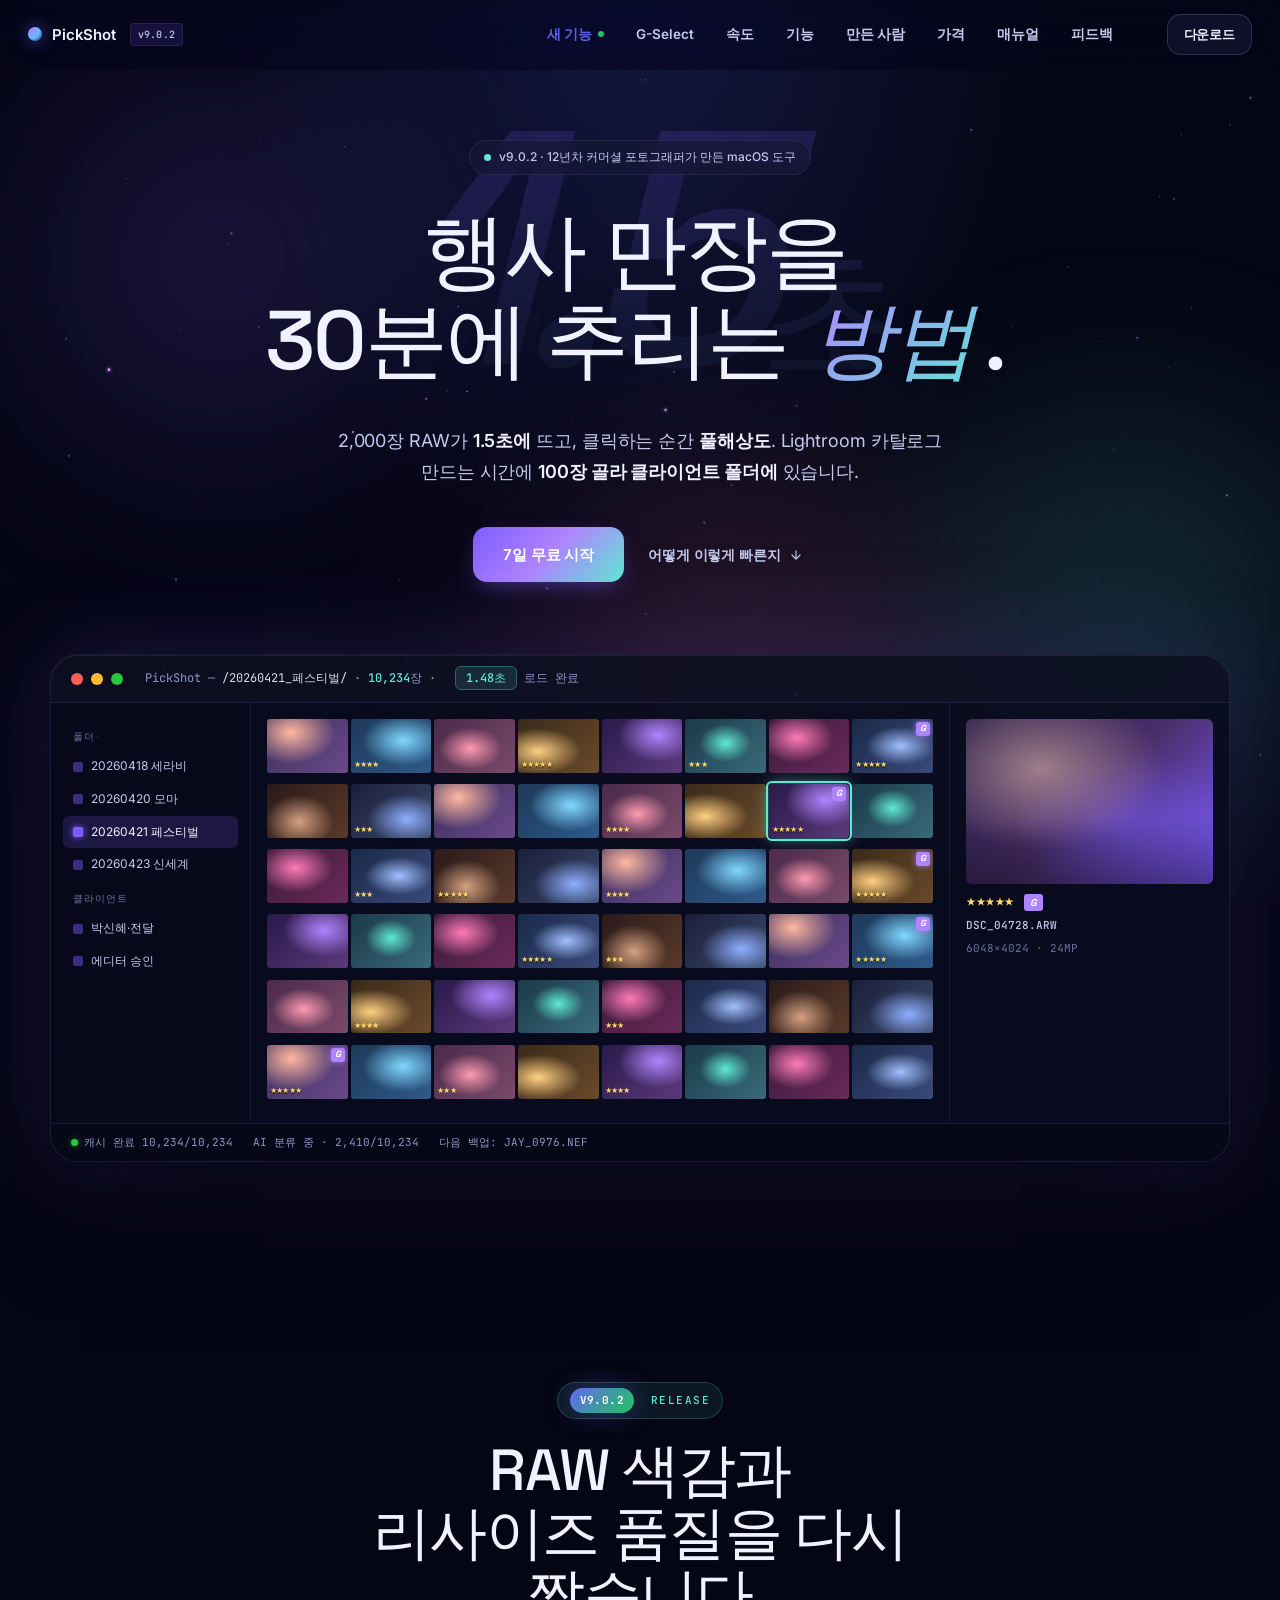
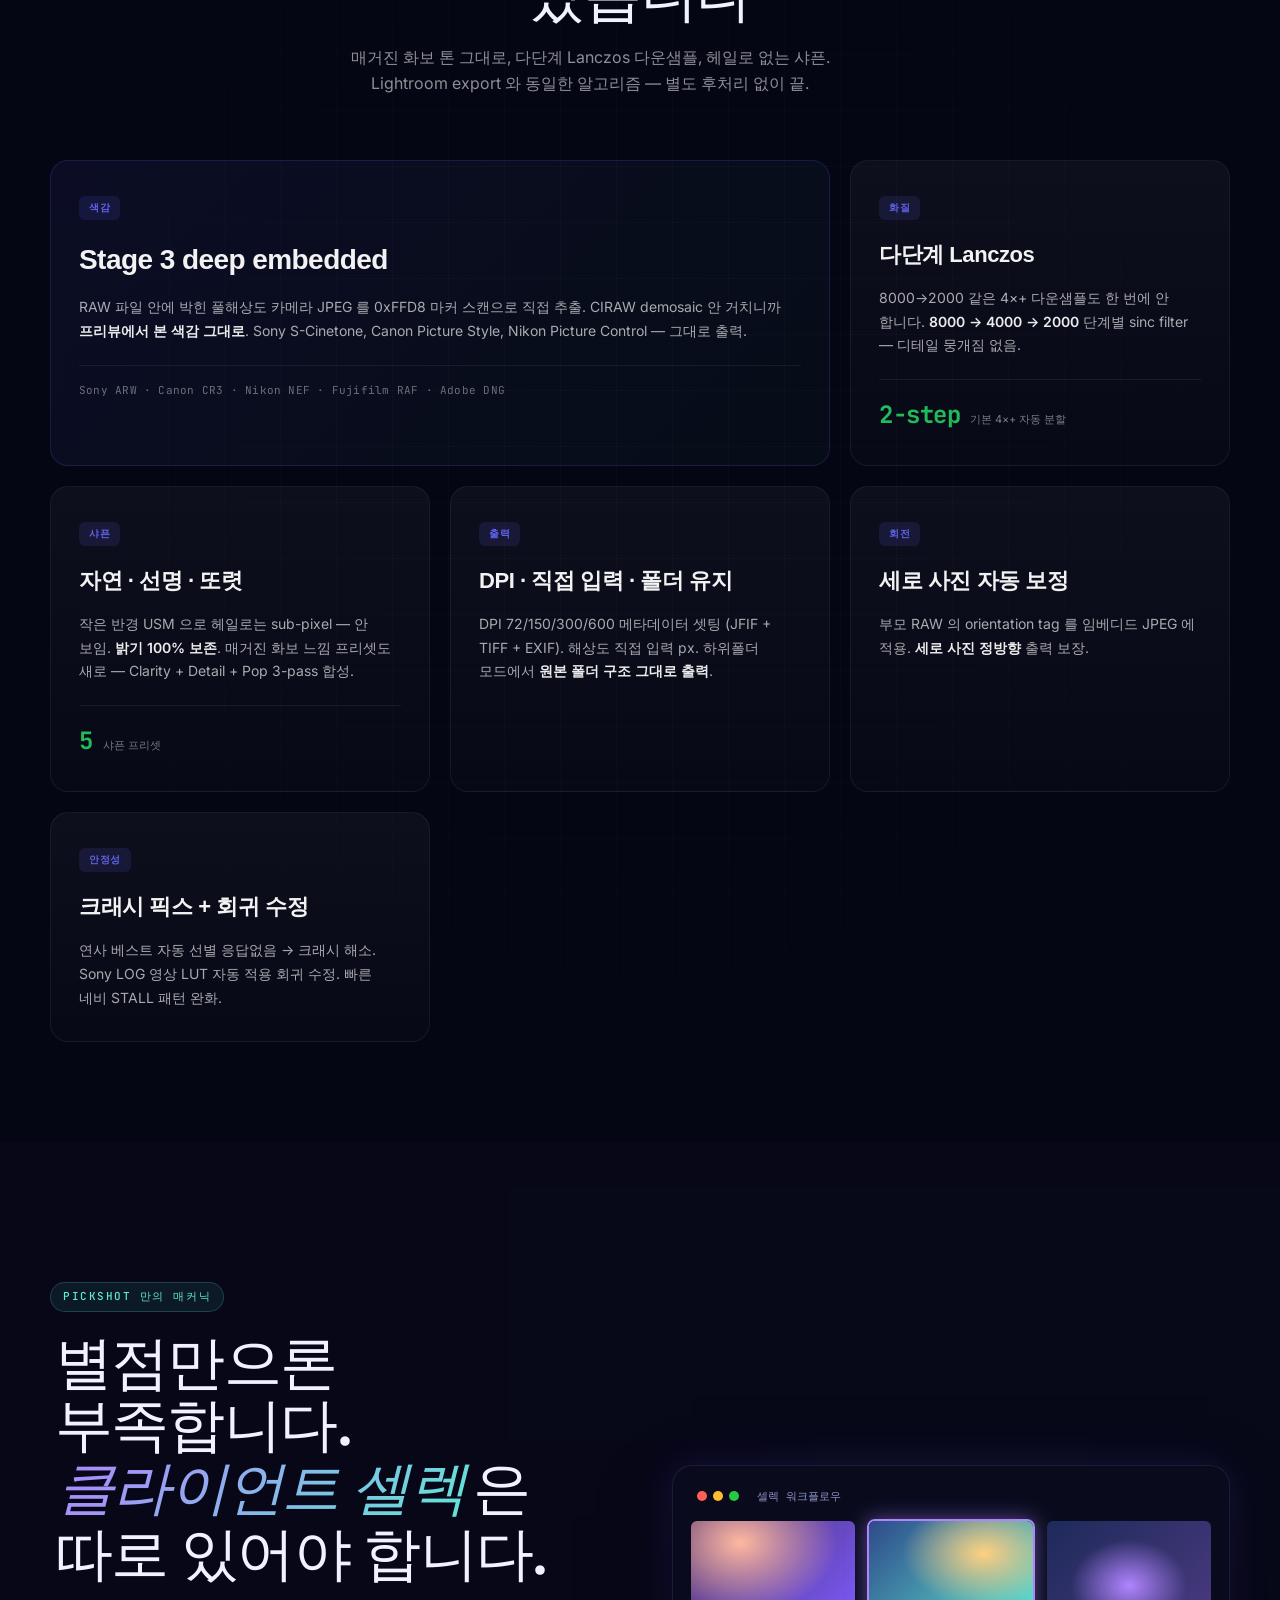
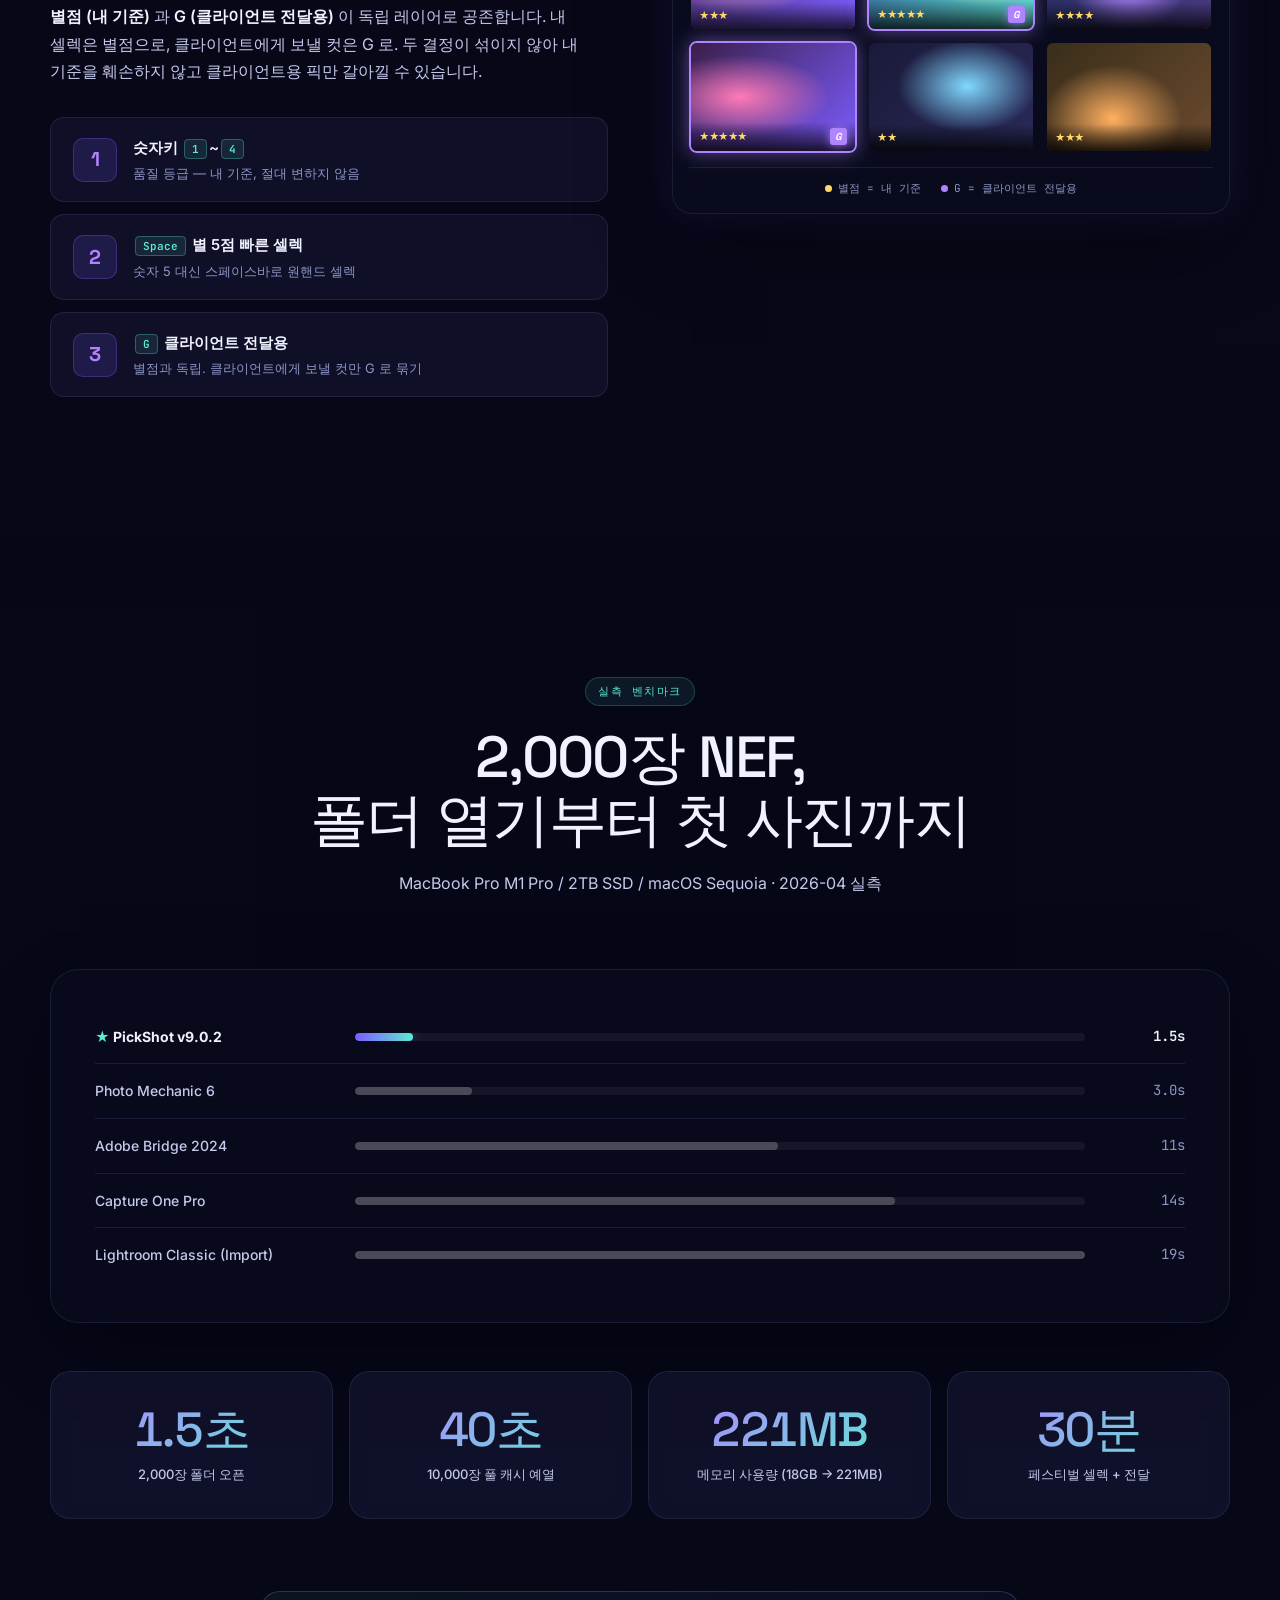
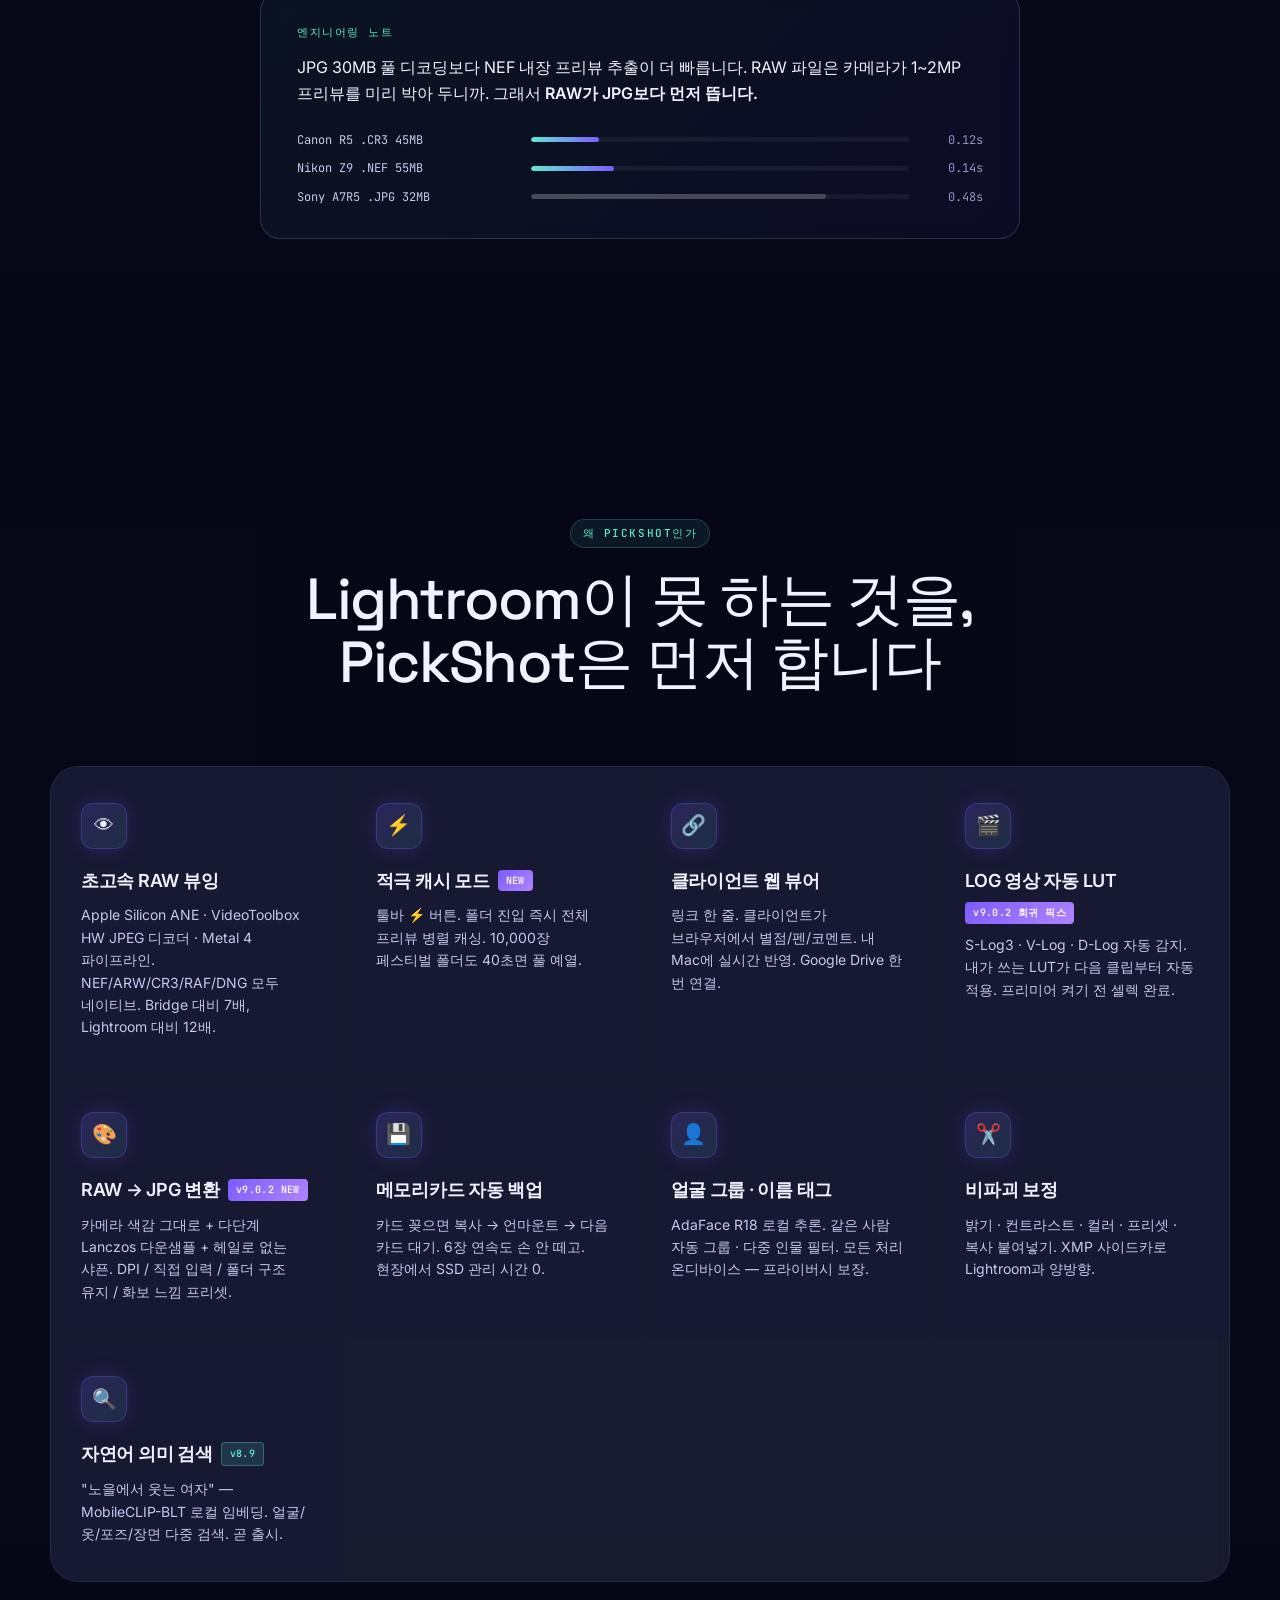
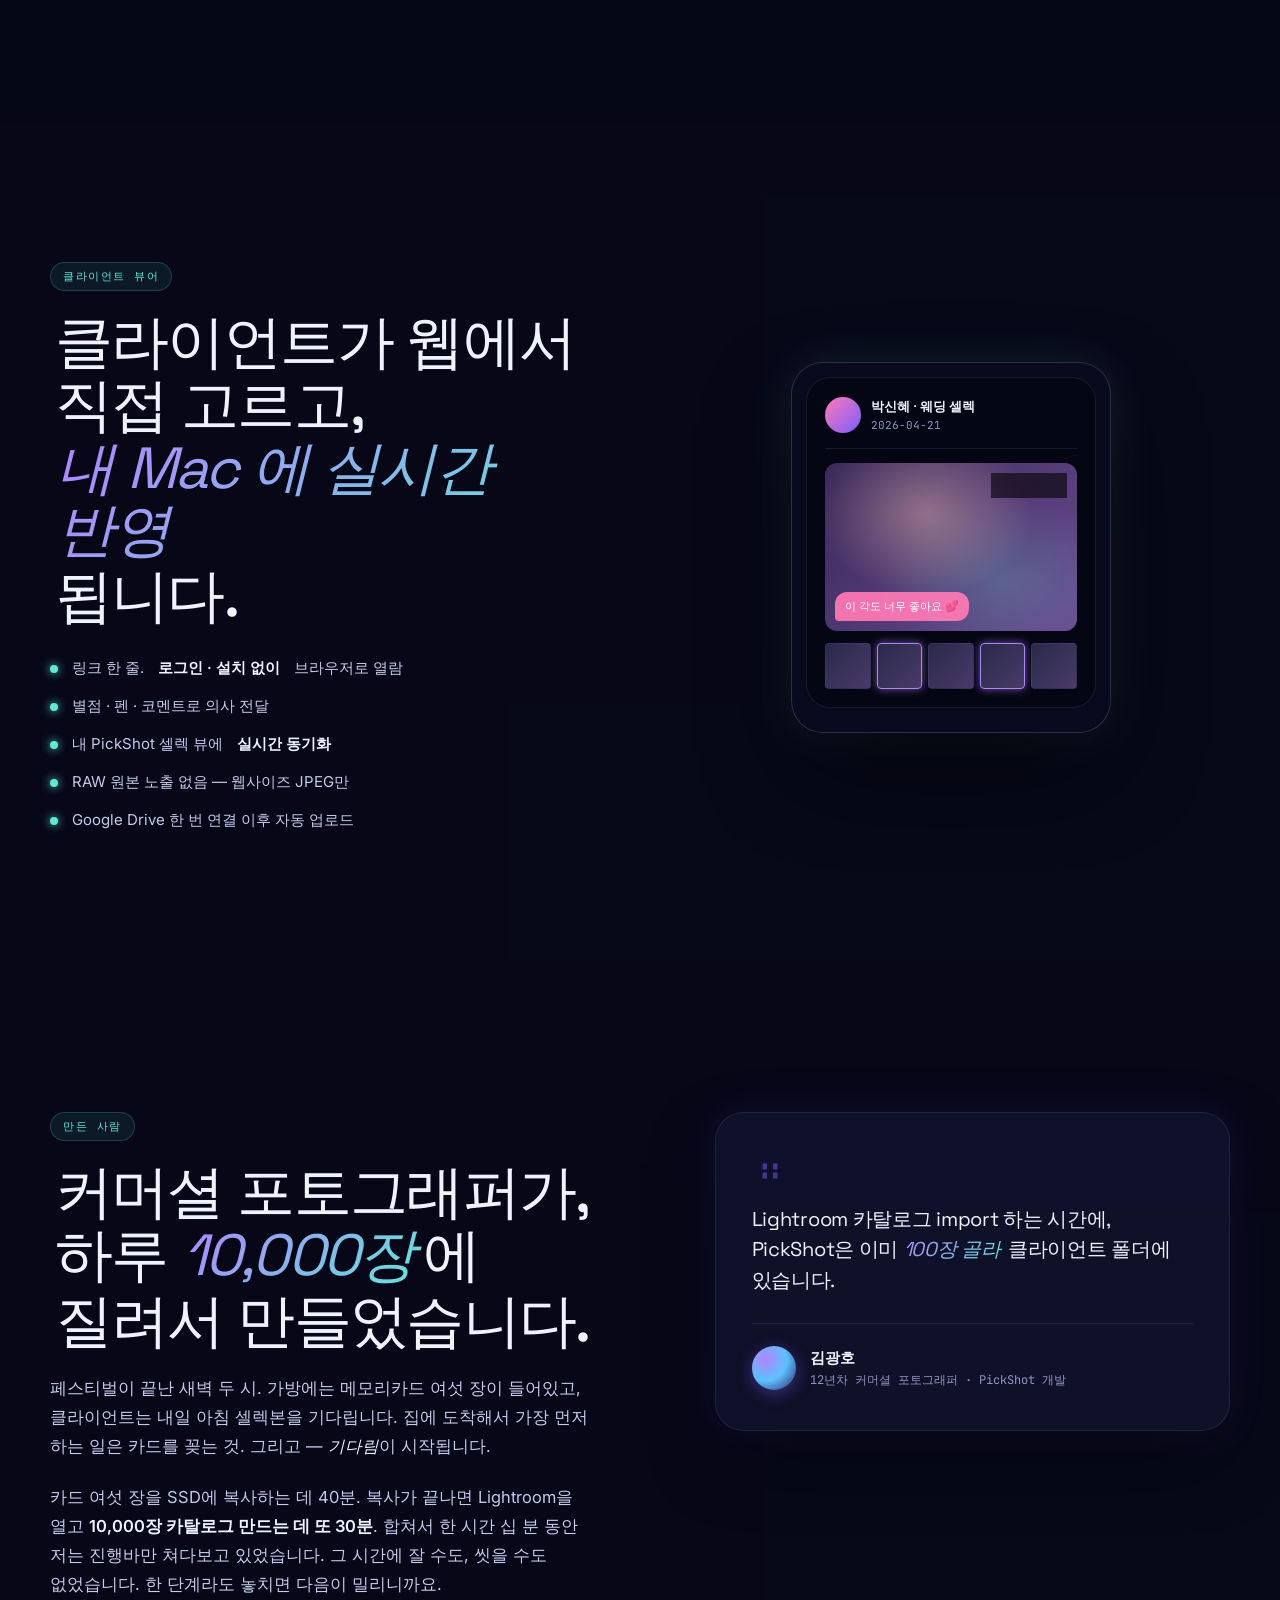
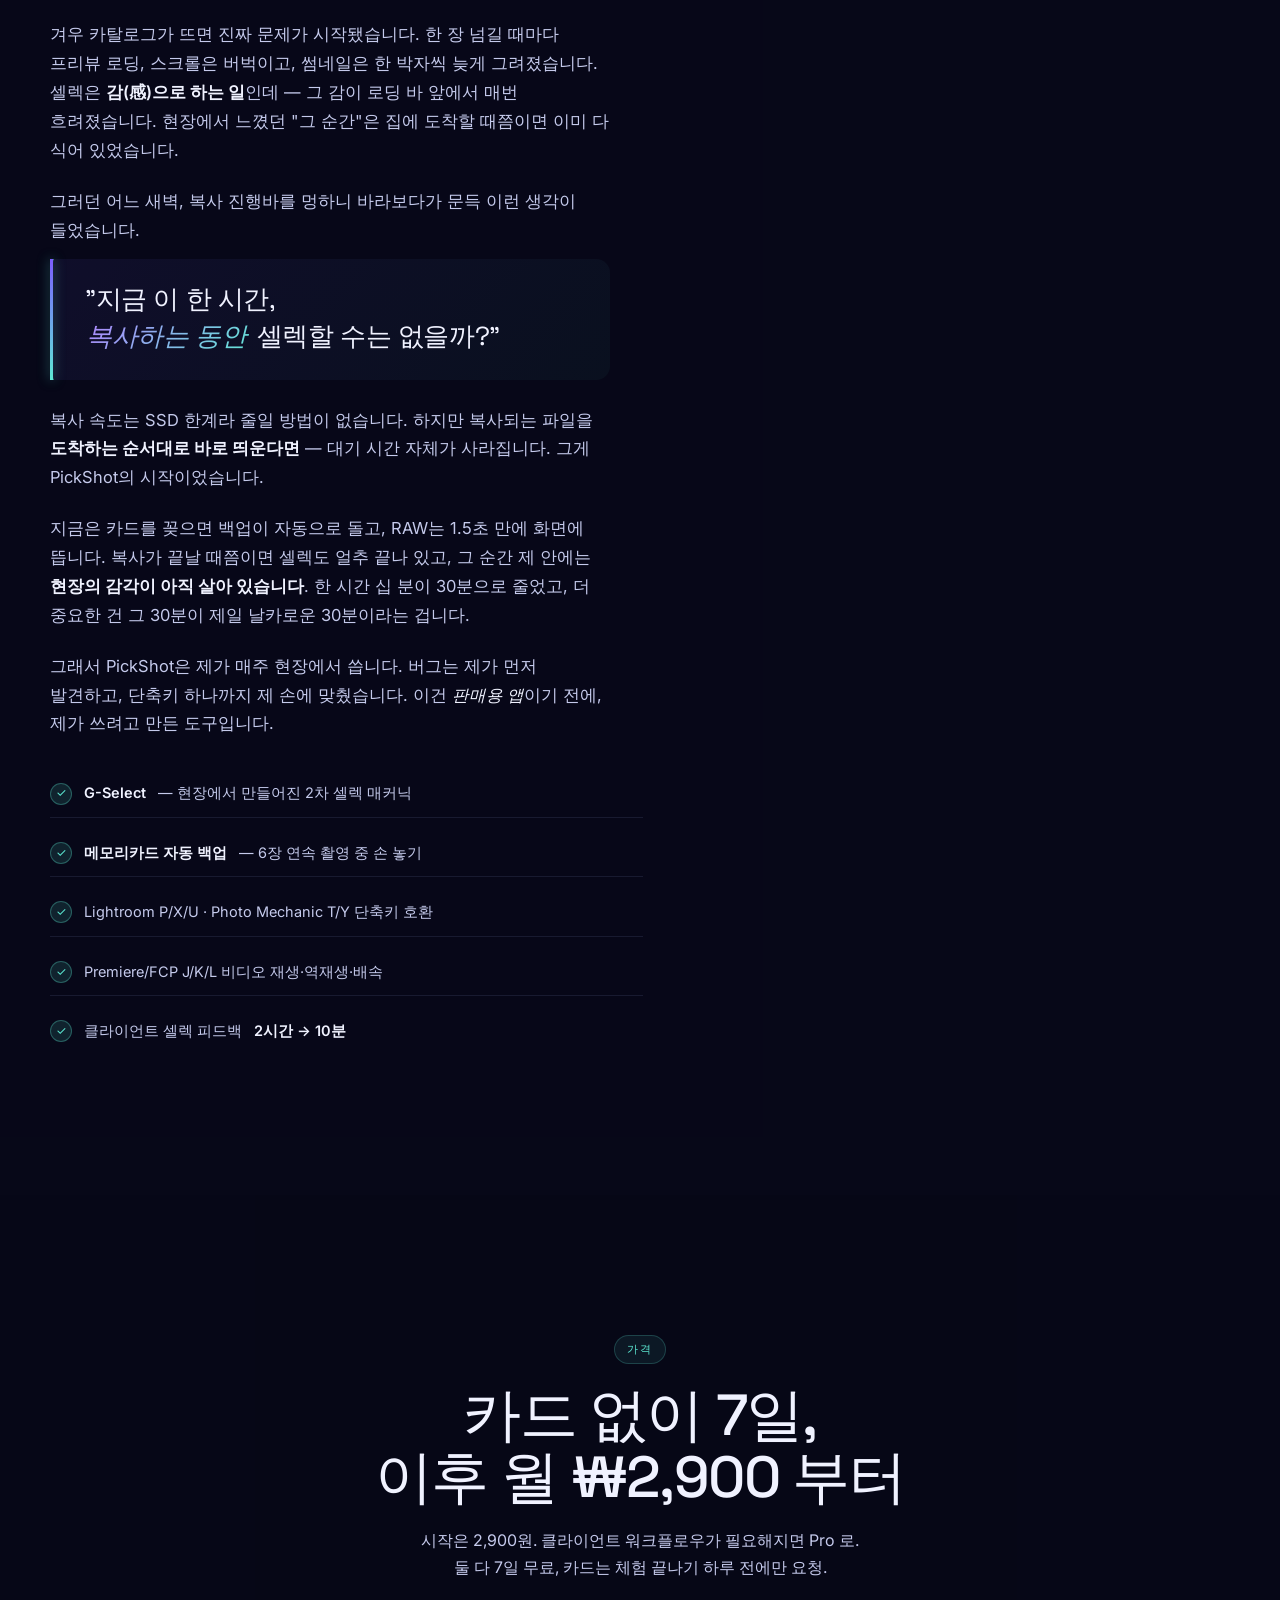
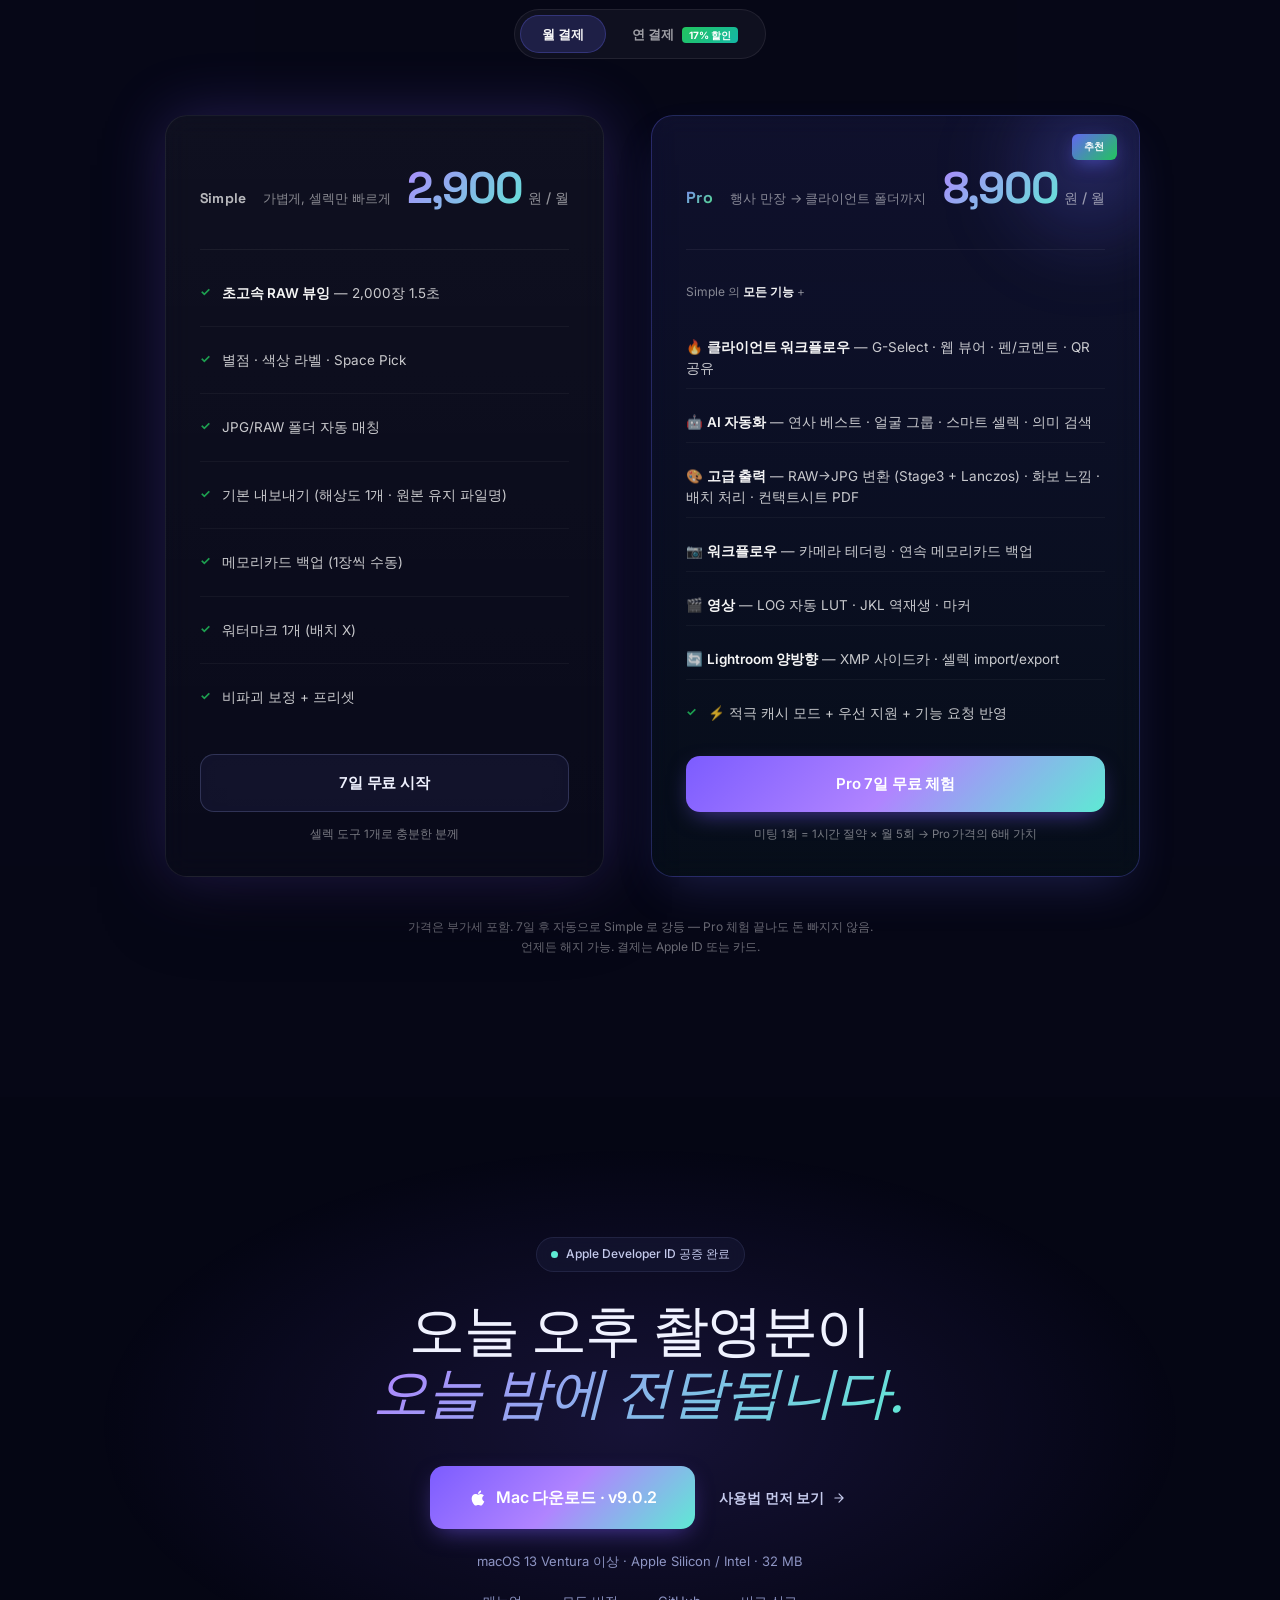
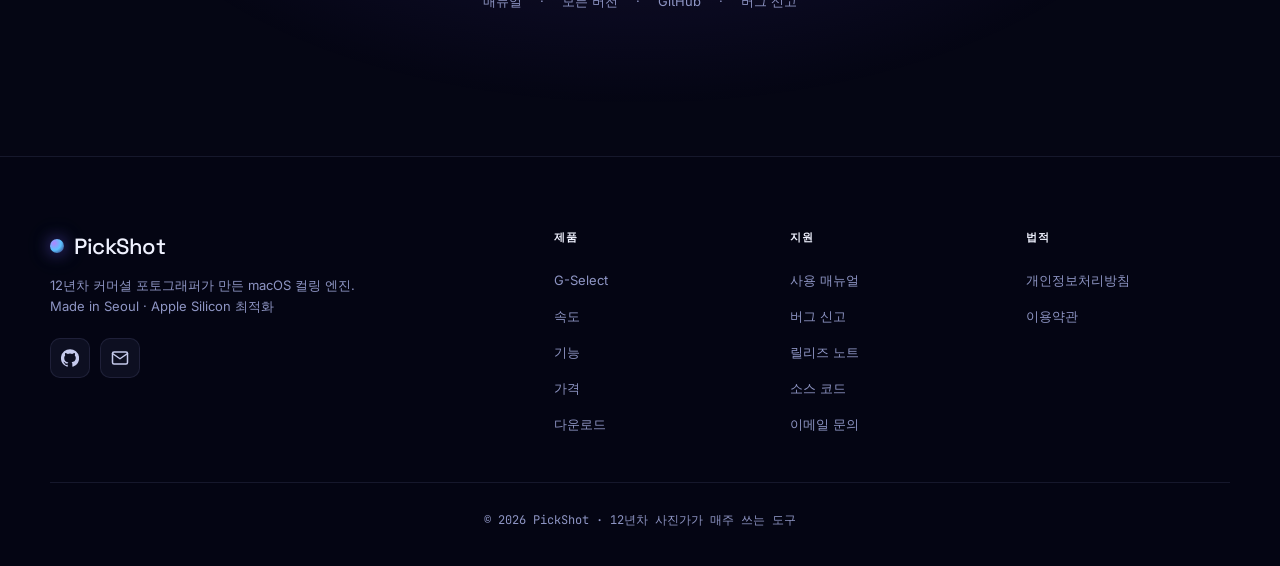
==== commit f4cb2f07: "checkpoint: v9.1.3 필름스트립 + SP 제거 + 보더/스크롤 개선 (20260502-1755)" ====
--- a/website/index.html
+++ b/website/index.html
@@ -39,6 +39,7 @@
       <a href="#craft">만든 사람</a>
       <a href="#pricing">가격</a>
       <a href="manual.html">매뉴얼</a>
+      <a href="feedback.html">피드백</a>
     </div>
     <a href="#download" class="btn btn-secondary btn-sm">다운로드</a>
   </div>
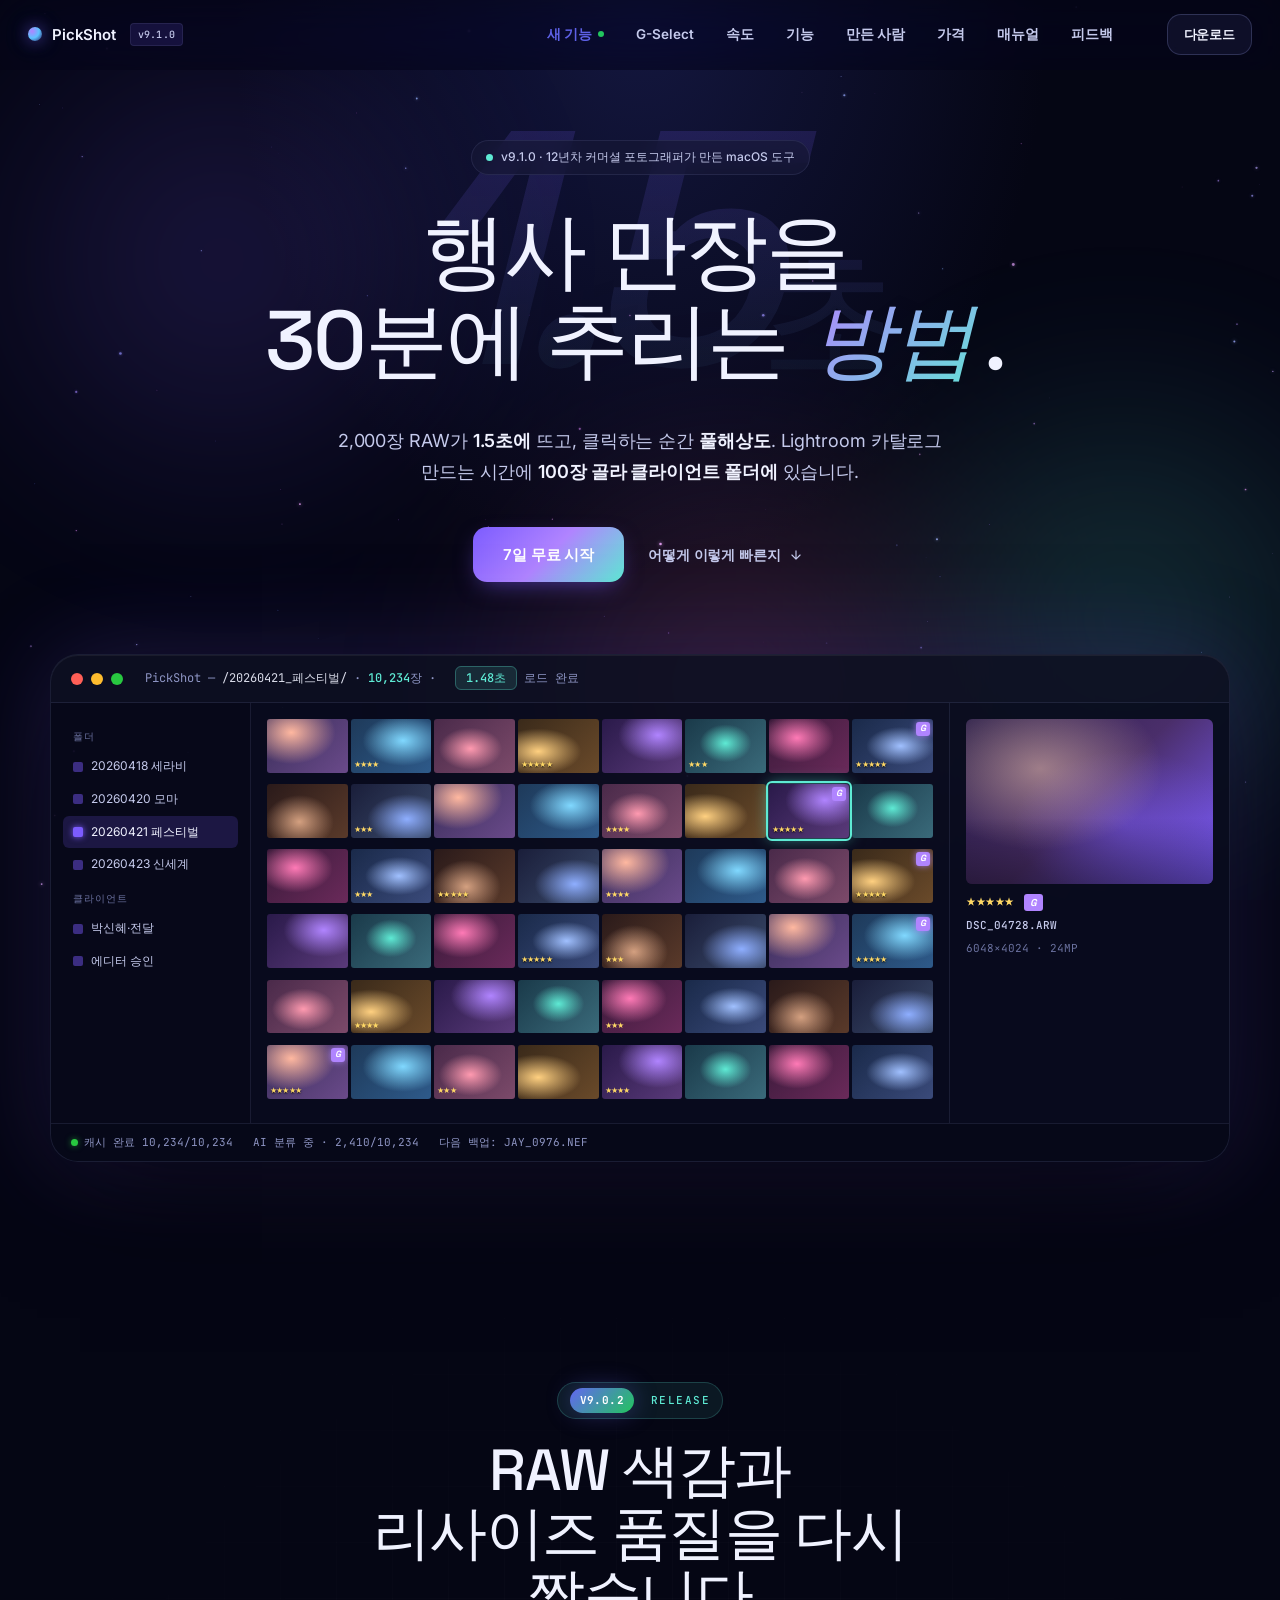
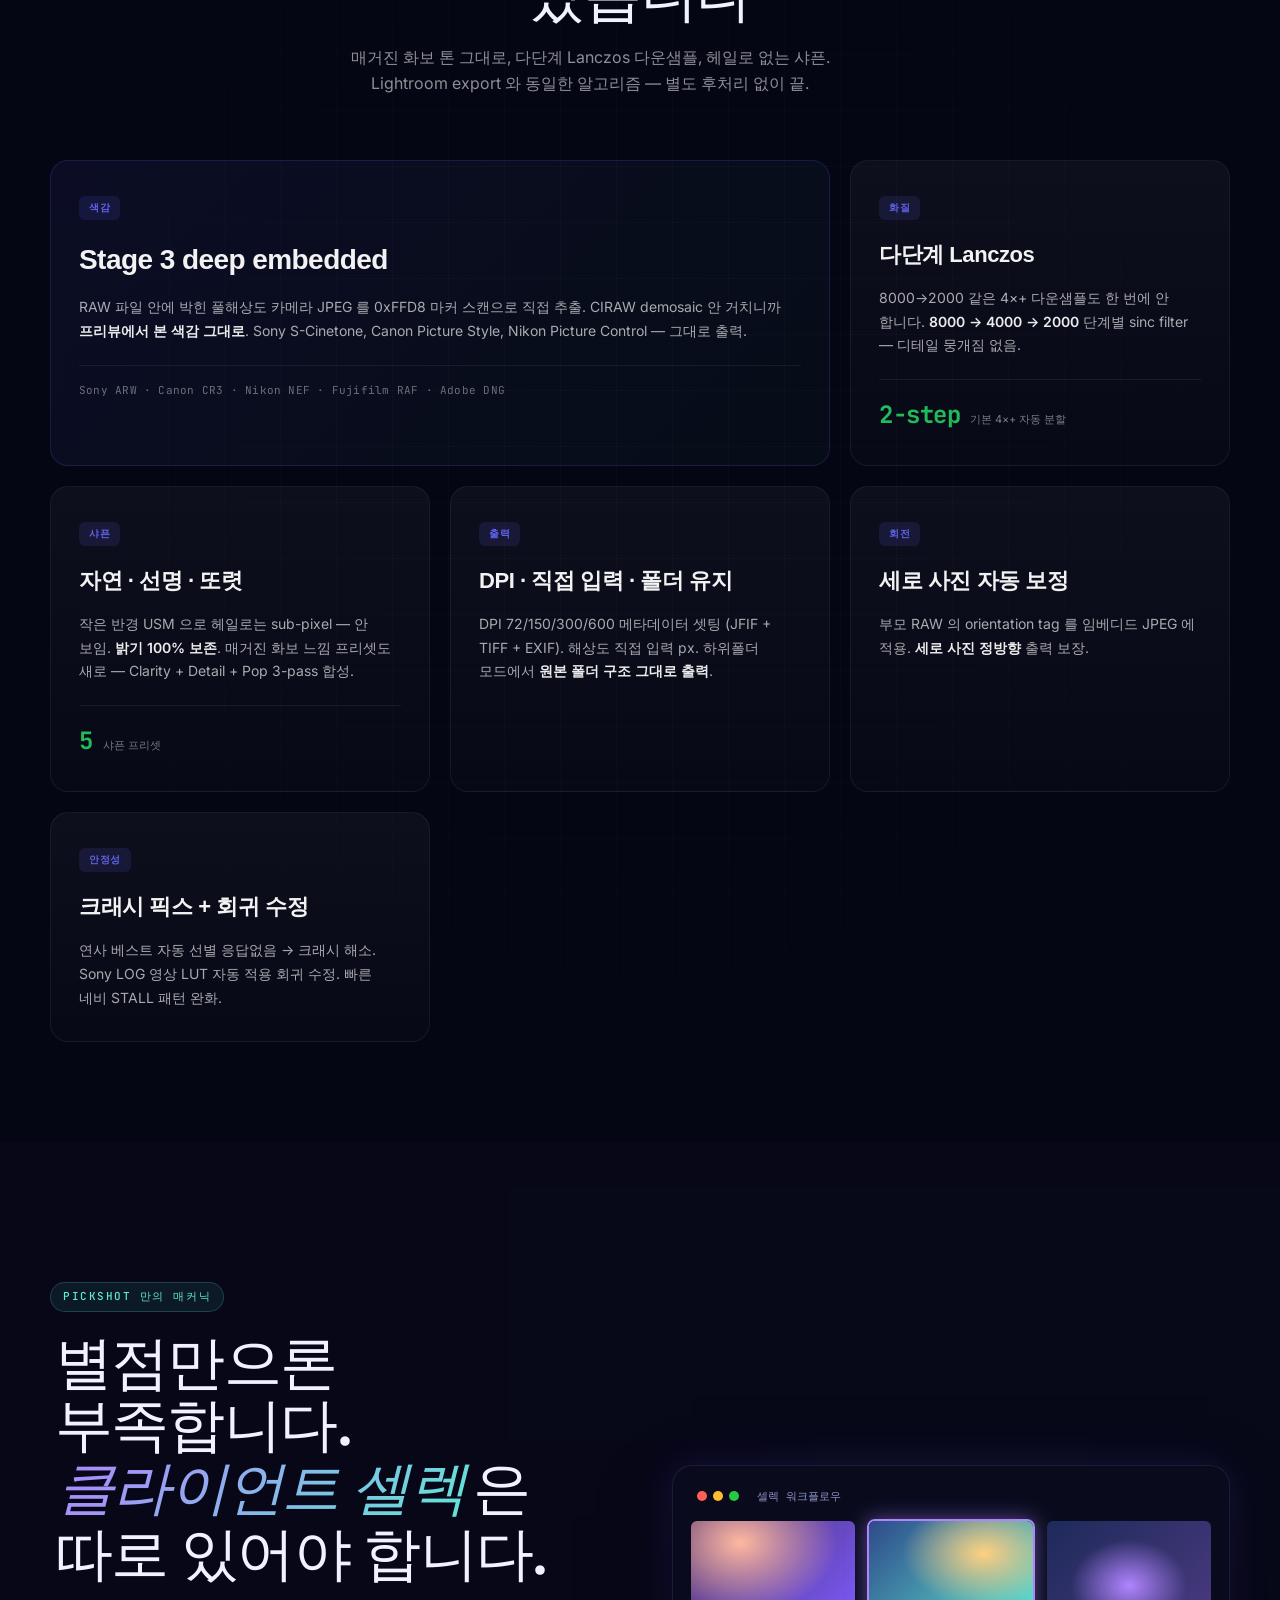
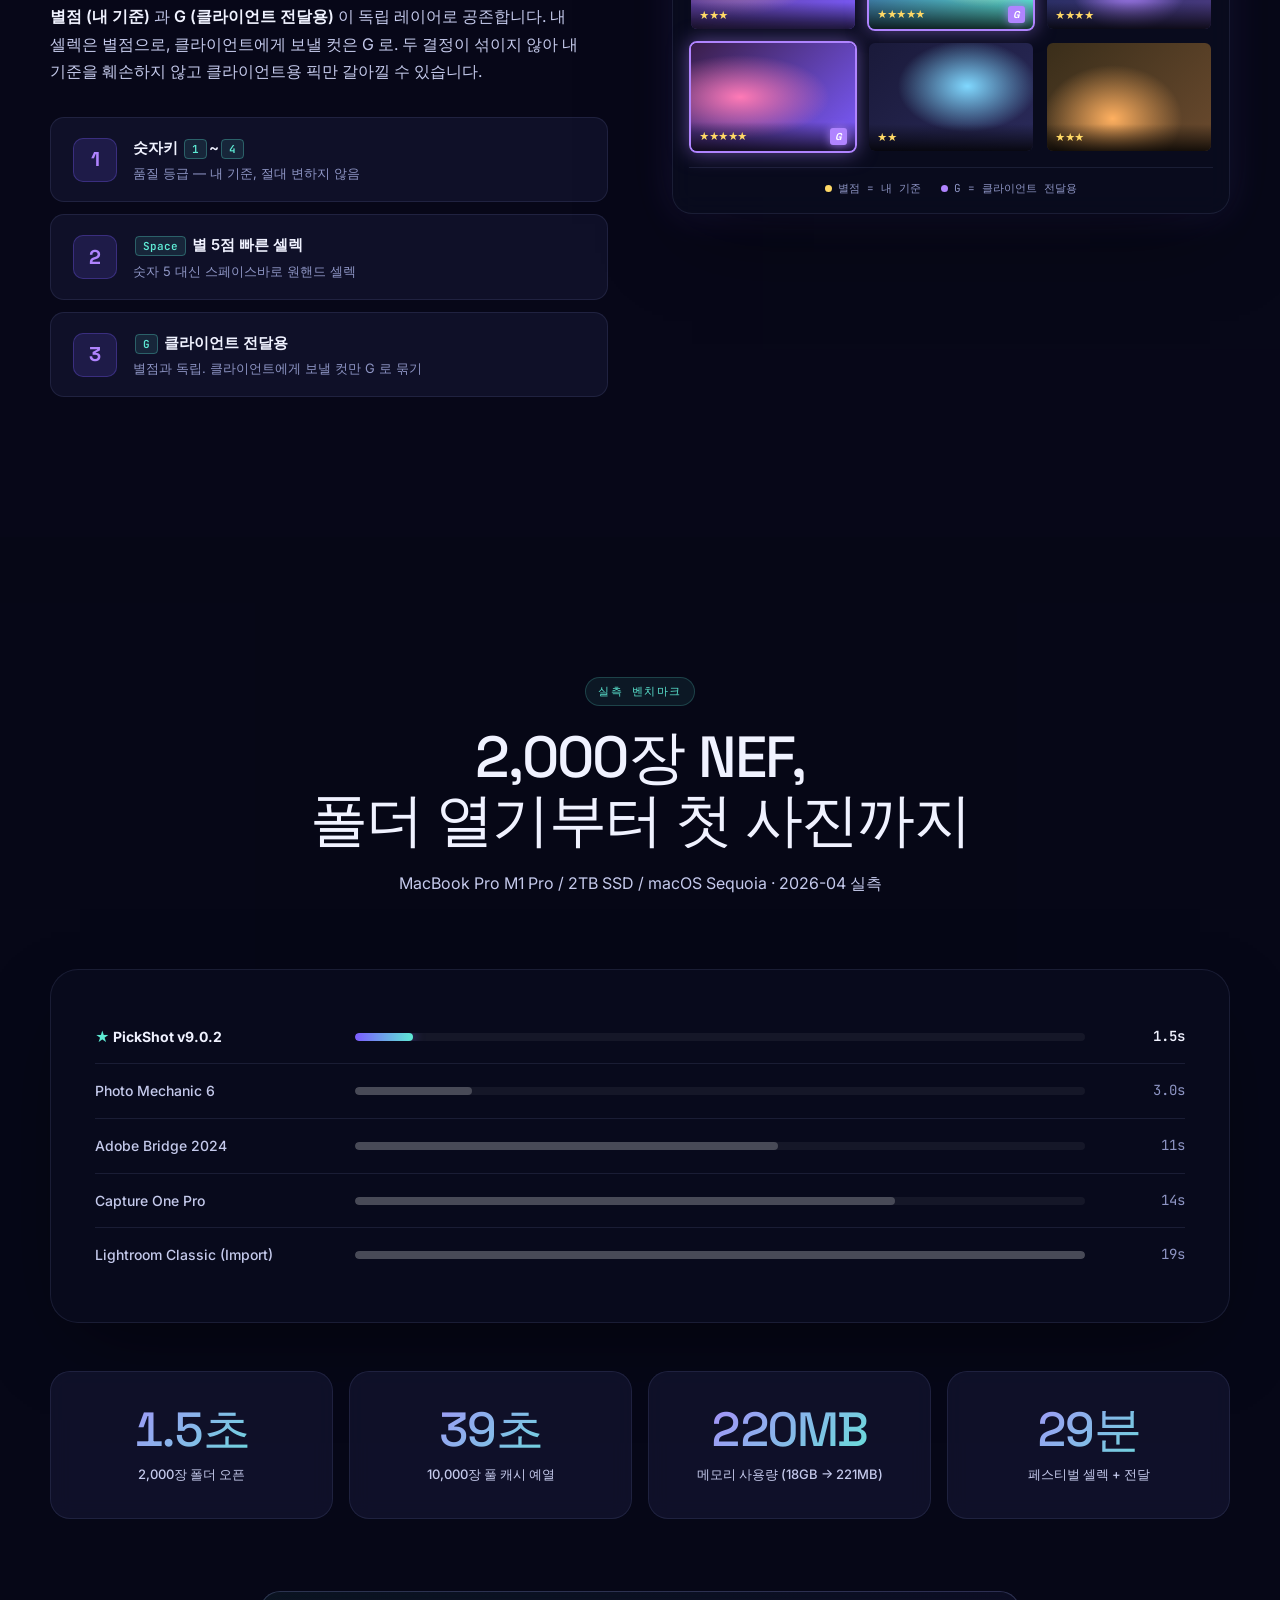
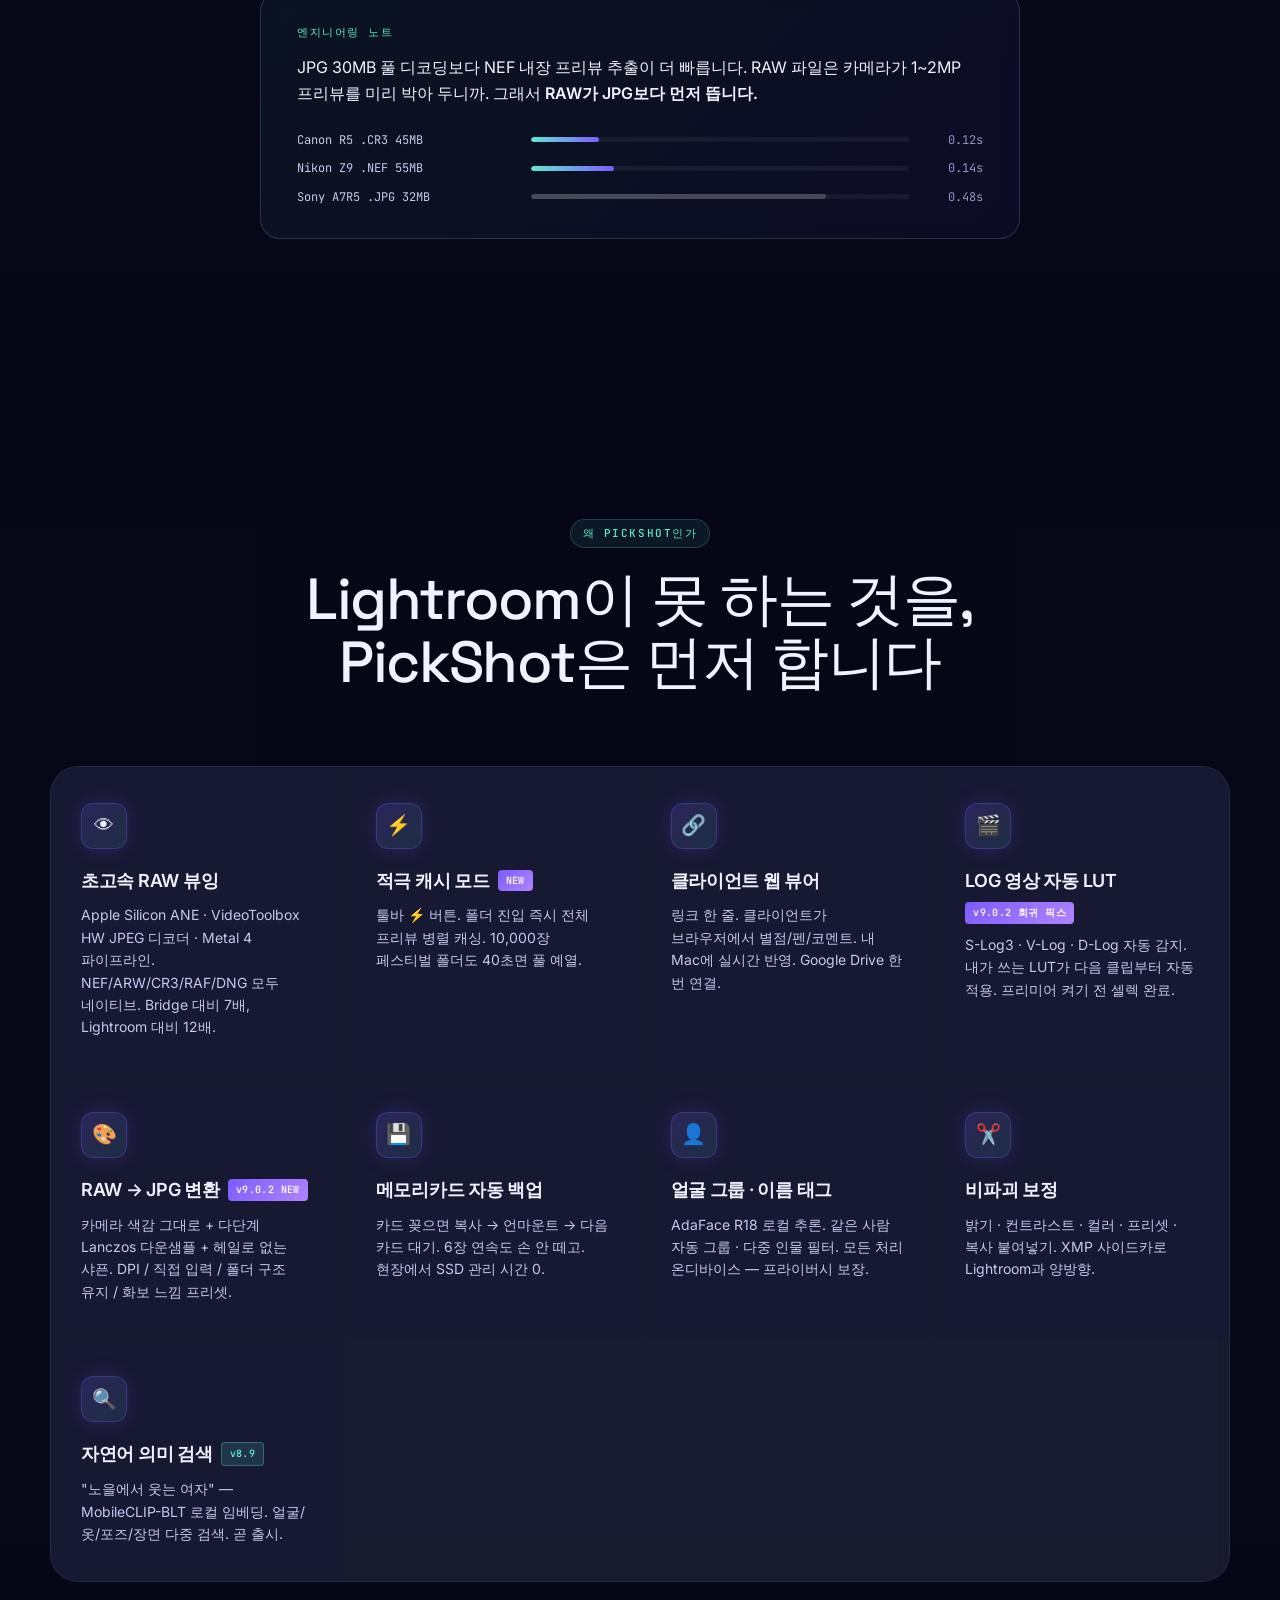
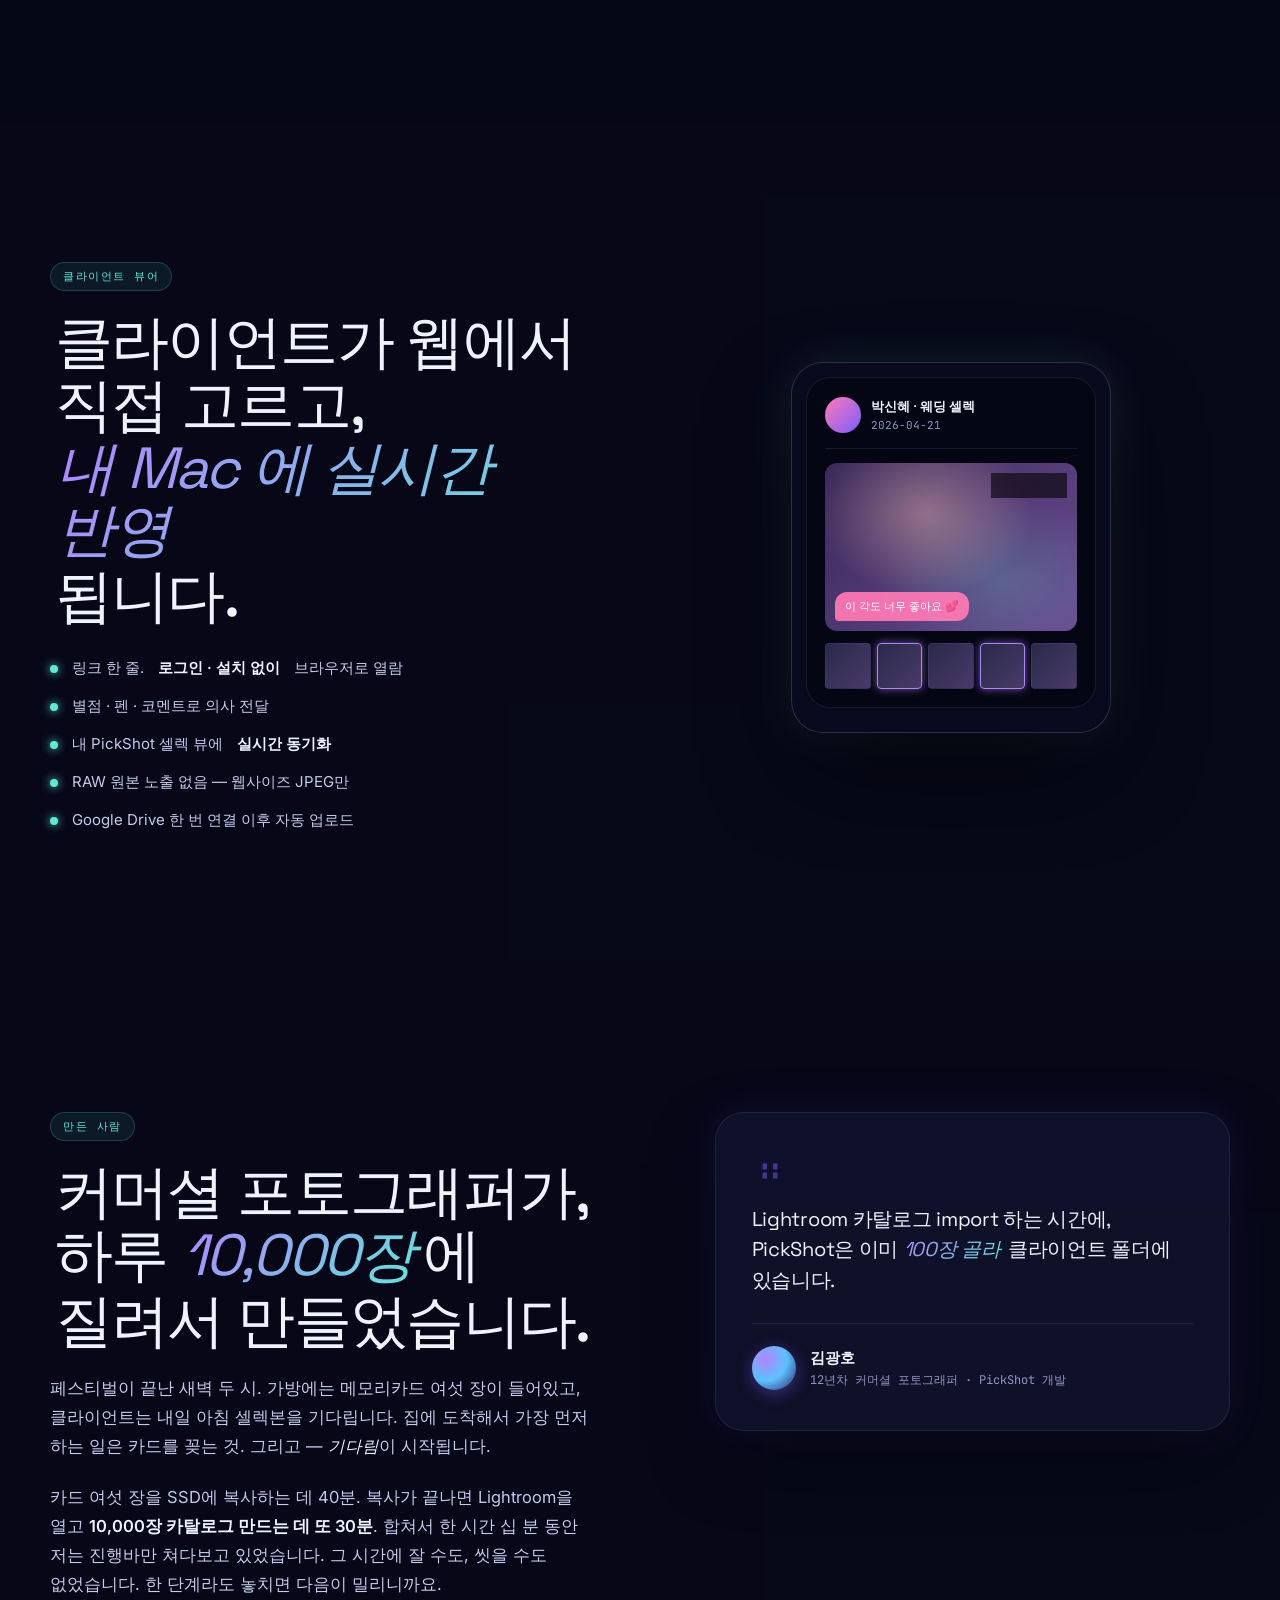
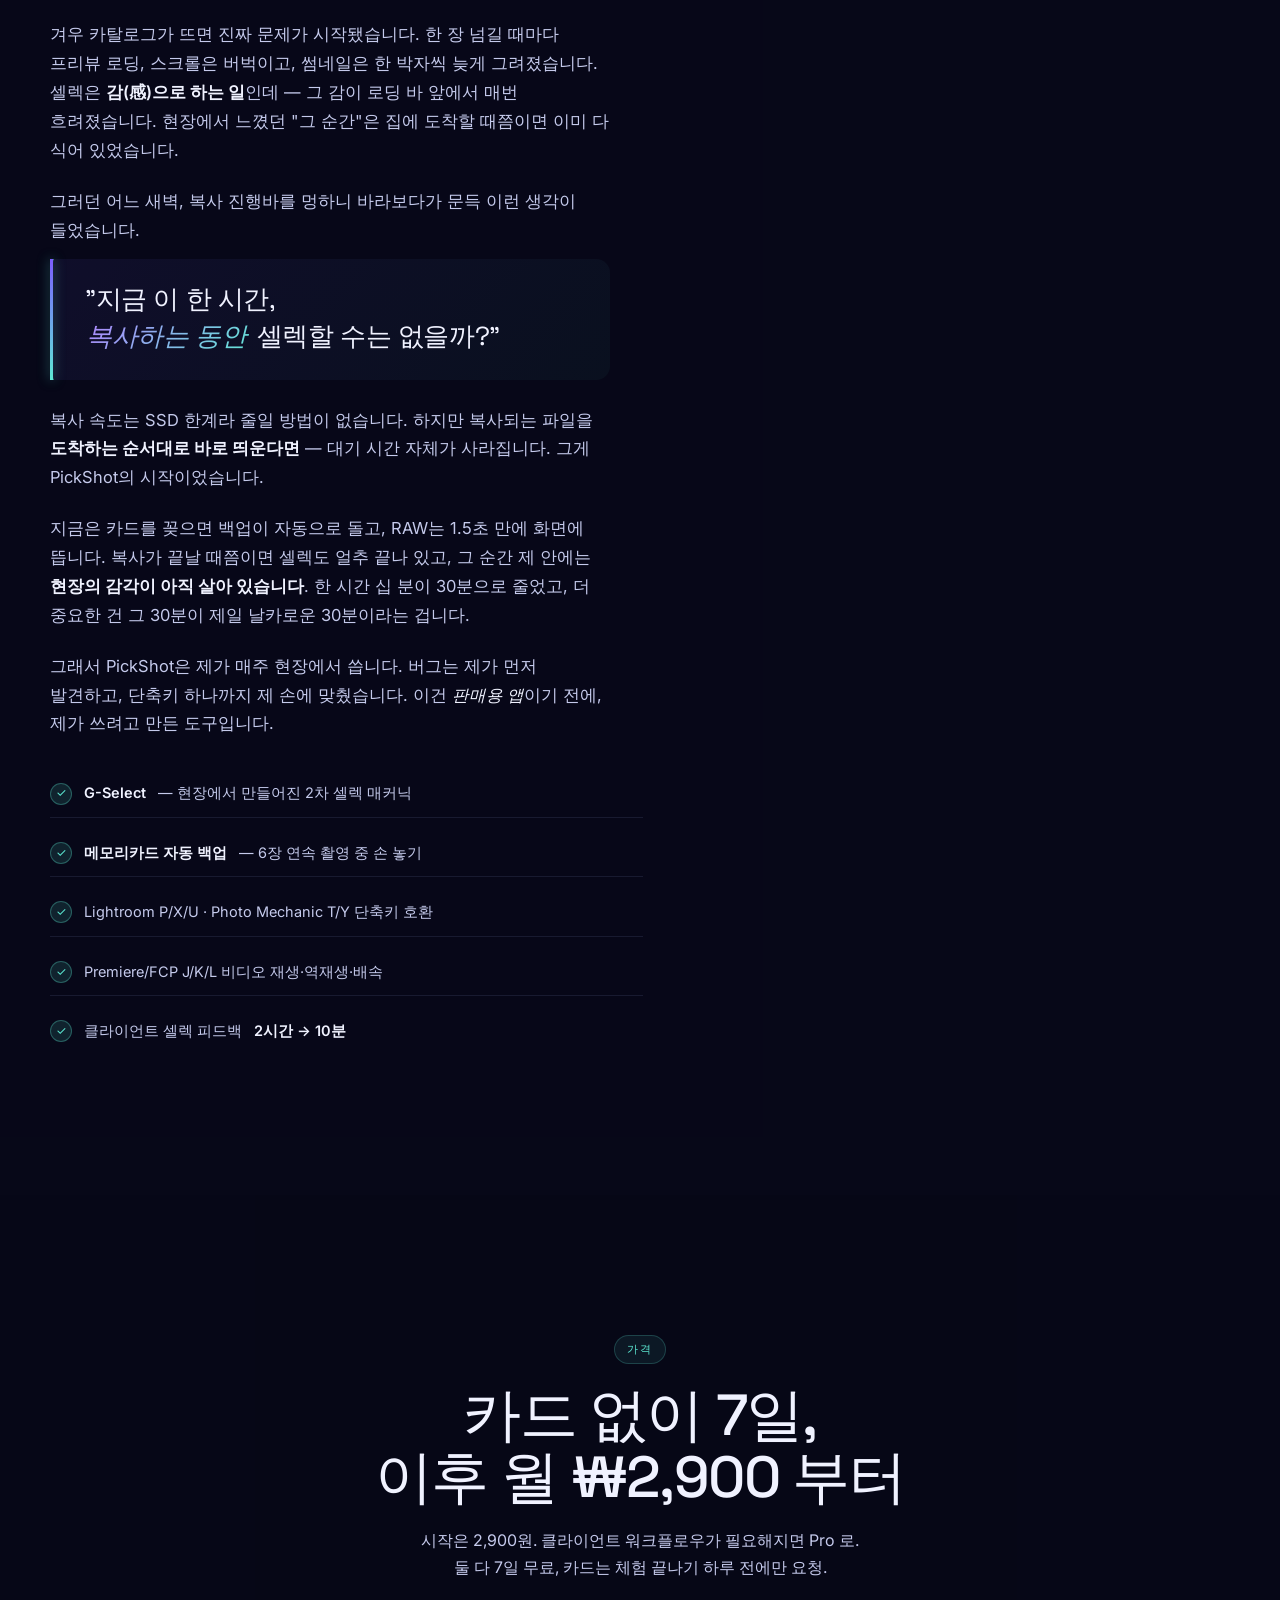
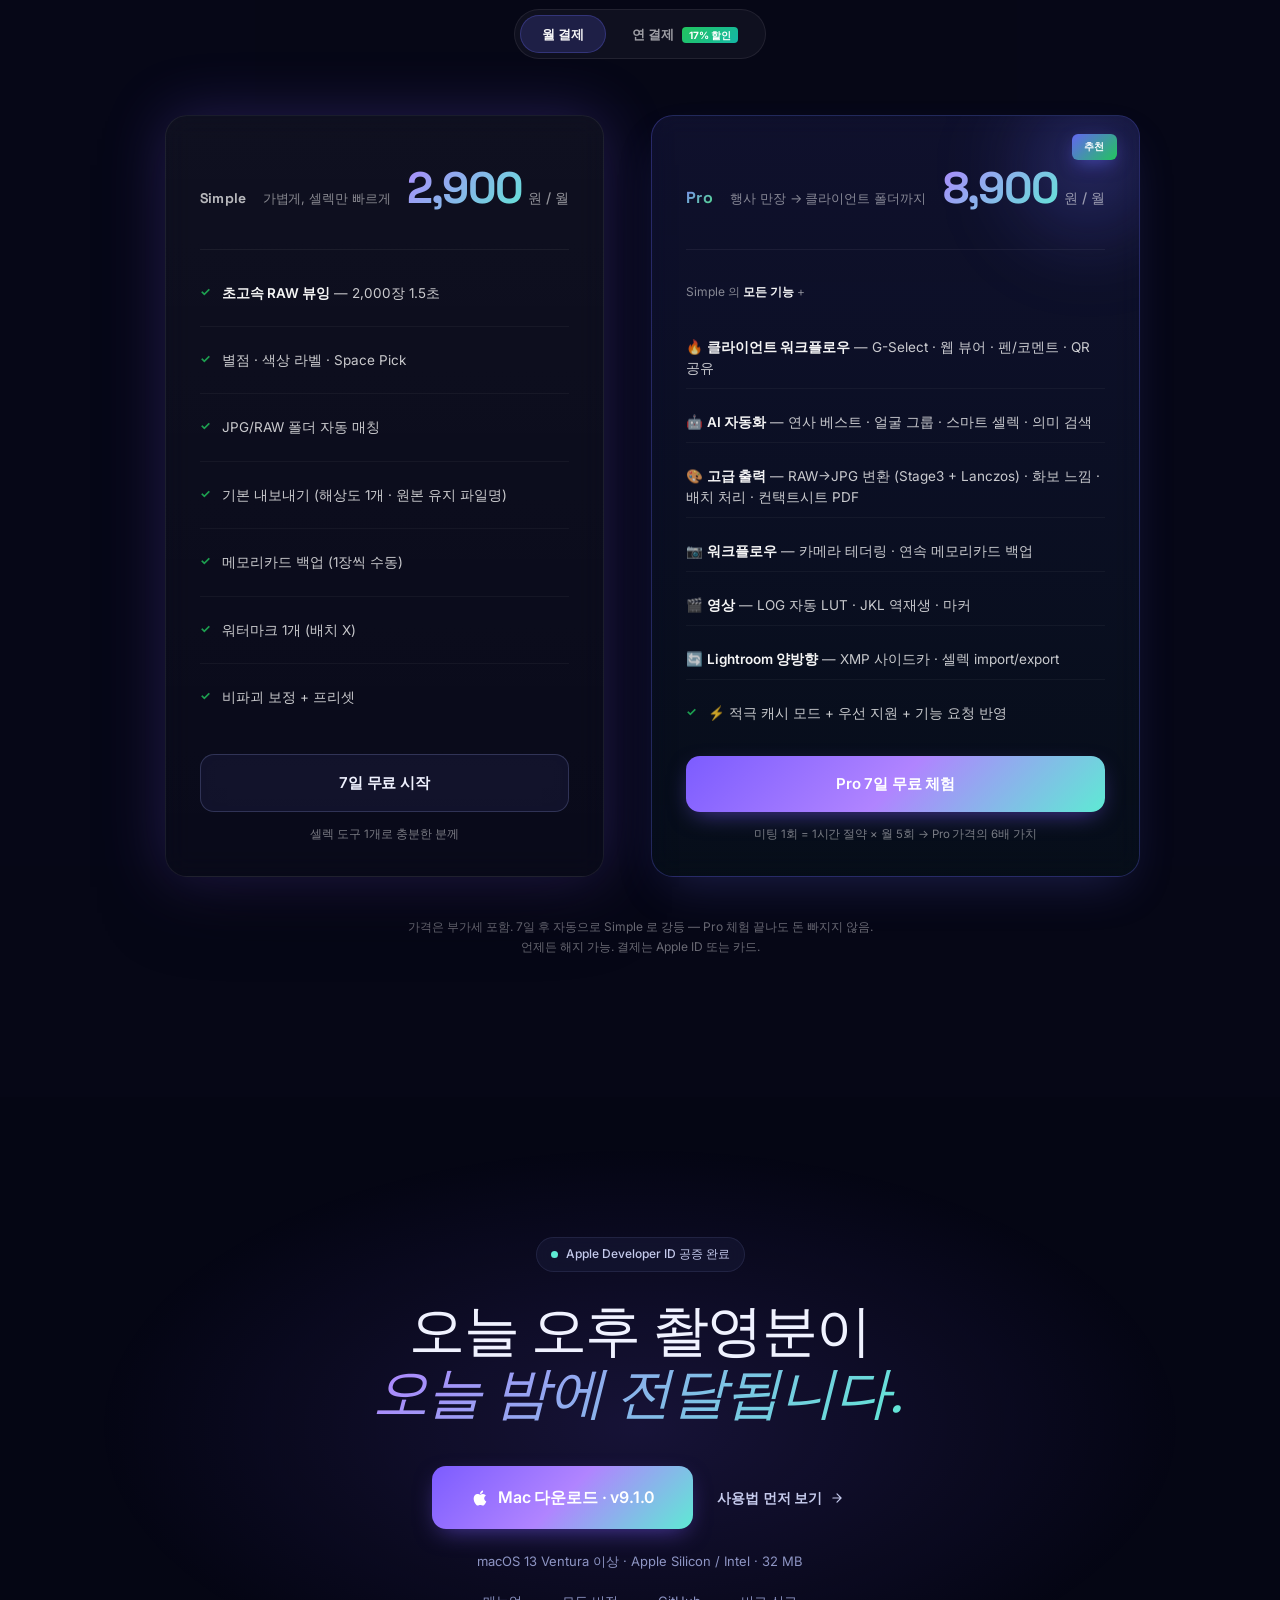
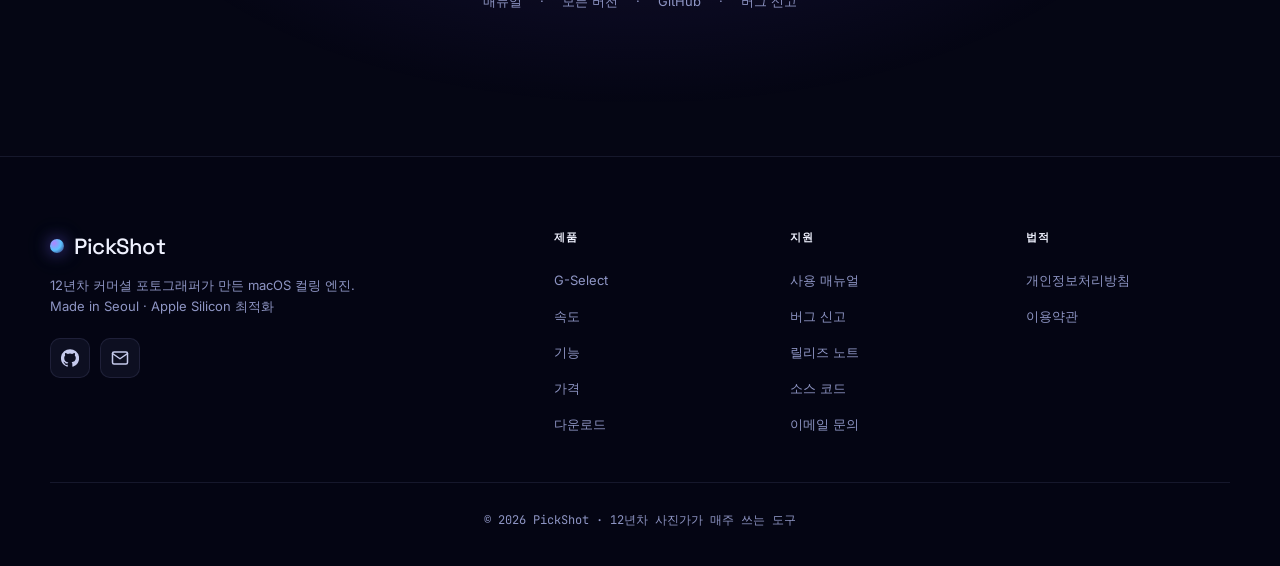
==== commit 5081e579: "v9.1.4 핫픽스: 별점 동기화 + 우클릭/선택 + 폴더이동 + 사운드 + 미리보기 속도 별점/라벨 보존: - saveRatingsNow 동기 실행 — loadFolder 가 옛" ====
--- a/website/index.html
+++ b/website/index.html
@@ -3,10 +3,10 @@
 <head>
 <meta charset="UTF-8">
 <meta name="viewport" content="width=device-width, initial-scale=1.0">
-<meta name="description" content="PickShot v9.0.2 — 행사 만장을 30분에 추리는 macOS 컬링 엔진. 12년차 커머셜 포토그래퍼가 만듦. 2,000장 RAW 1.5초. 7일 무료.">
+<meta name="description" content="PickShot v9.1.0 — 행사 만장을 30분에 추리는 macOS 컬링 엔진. 12년차 커머셜 포토그래퍼가 만듦. 2,000장 RAW 1.5초. 7일 무료.">
 <meta name="theme-color" content="#050614">
 <meta property="og:title" content="PickShot — 행사 만장을 30분에 추리는 방법">
-<meta property="og:description" content="v9.0.2 · 12년차 커머셜 포토그래퍼가 만든 macOS 셀렉 엔진. 7일 무료.">
+<meta property="og:description" content="v9.1.0 · 12년차 커머셜 포토그래퍼가 만든 macOS 셀렉 엔진. 7일 무료.">
 <meta property="og:type" content="website">
 <title>PickShot — 행사 만장을 30분에 추리는 방법</title>
 <link rel="stylesheet" href="style.css">
@@ -29,7 +29,7 @@
     <a href="#" class="logo">
       <span class="logo-orb"></span>
       <span class="logo-text">PickShot</span>
-      <span class="logo-ver">v9.0.2</span>
+      <span class="logo-ver">v9.1.0</span>
     </a>
     <div class="nav-links">
       <a href="#whatsnew" class="nav-new">새 기능 <span class="nav-dot"></span></a>
@@ -52,7 +52,7 @@
 
     <div class="hero-eyebrow">
       <span class="eyebrow-pulse"></span>
-      v9.0.2 · 12년차 커머셜 포토그래퍼가 만든 macOS 도구
+      v9.1.0 · 12년차 커머셜 포토그래퍼가 만든 macOS 도구
     </div>
 
     <h1 class="hero-title">
@@ -630,11 +630,11 @@
         <span class="italic">오늘 밤에 전달됩니다.</span>
       </h2>
       <div class="dl-cta-row">
-        <a id="download-btn" href="https://github.com/kimjjang869-bot/pickshot/releases/download/v9.0.2/PickShot-v9.0.2-2339.dmg" class="btn btn-primary btn-xl">
+        <a id="download-btn" href="https://github.com/kimjjang869-bot/pickshot/releases/download/v9.1.0-build42/PickShot-v9.1.0-build42-fixed-20260502-2331.dmg" class="btn btn-primary btn-xl">
           <svg width="20" height="20" viewBox="0 0 24 24" fill="currentColor">
             <path d="M17.05 20.28c-.98.95-2.05.8-3.08.35-1.09-.46-2.09-.48-3.24 0-1.44.62-2.2.44-3.06-.35C2.79 15.25 3.51 7.59 9.05 7.31c1.35.07 2.29.74 3.08.8 1.18-.24 2.31-.93 3.57-.84 1.51.12 2.65.72 3.4 1.8-3.12 1.87-2.38 5.98.48 7.13-.57 1.5-1.31 2.99-2.54 4.09l.01-.01zM12.03 7.25c-.15-2.23 1.66-4.07 3.74-4.25.29 2.58-2.34 4.5-3.74 4.25z"/>
           </svg>
-          <span>Mac 다운로드 · <span id="download-version">v9.0.2</span></span>
+          <span>Mac 다운로드 · <span id="download-version">v9.1.0</span></span>
         </a>
         <a href="manual.html" class="btn btn-ghost">
           사용법 먼저 보기
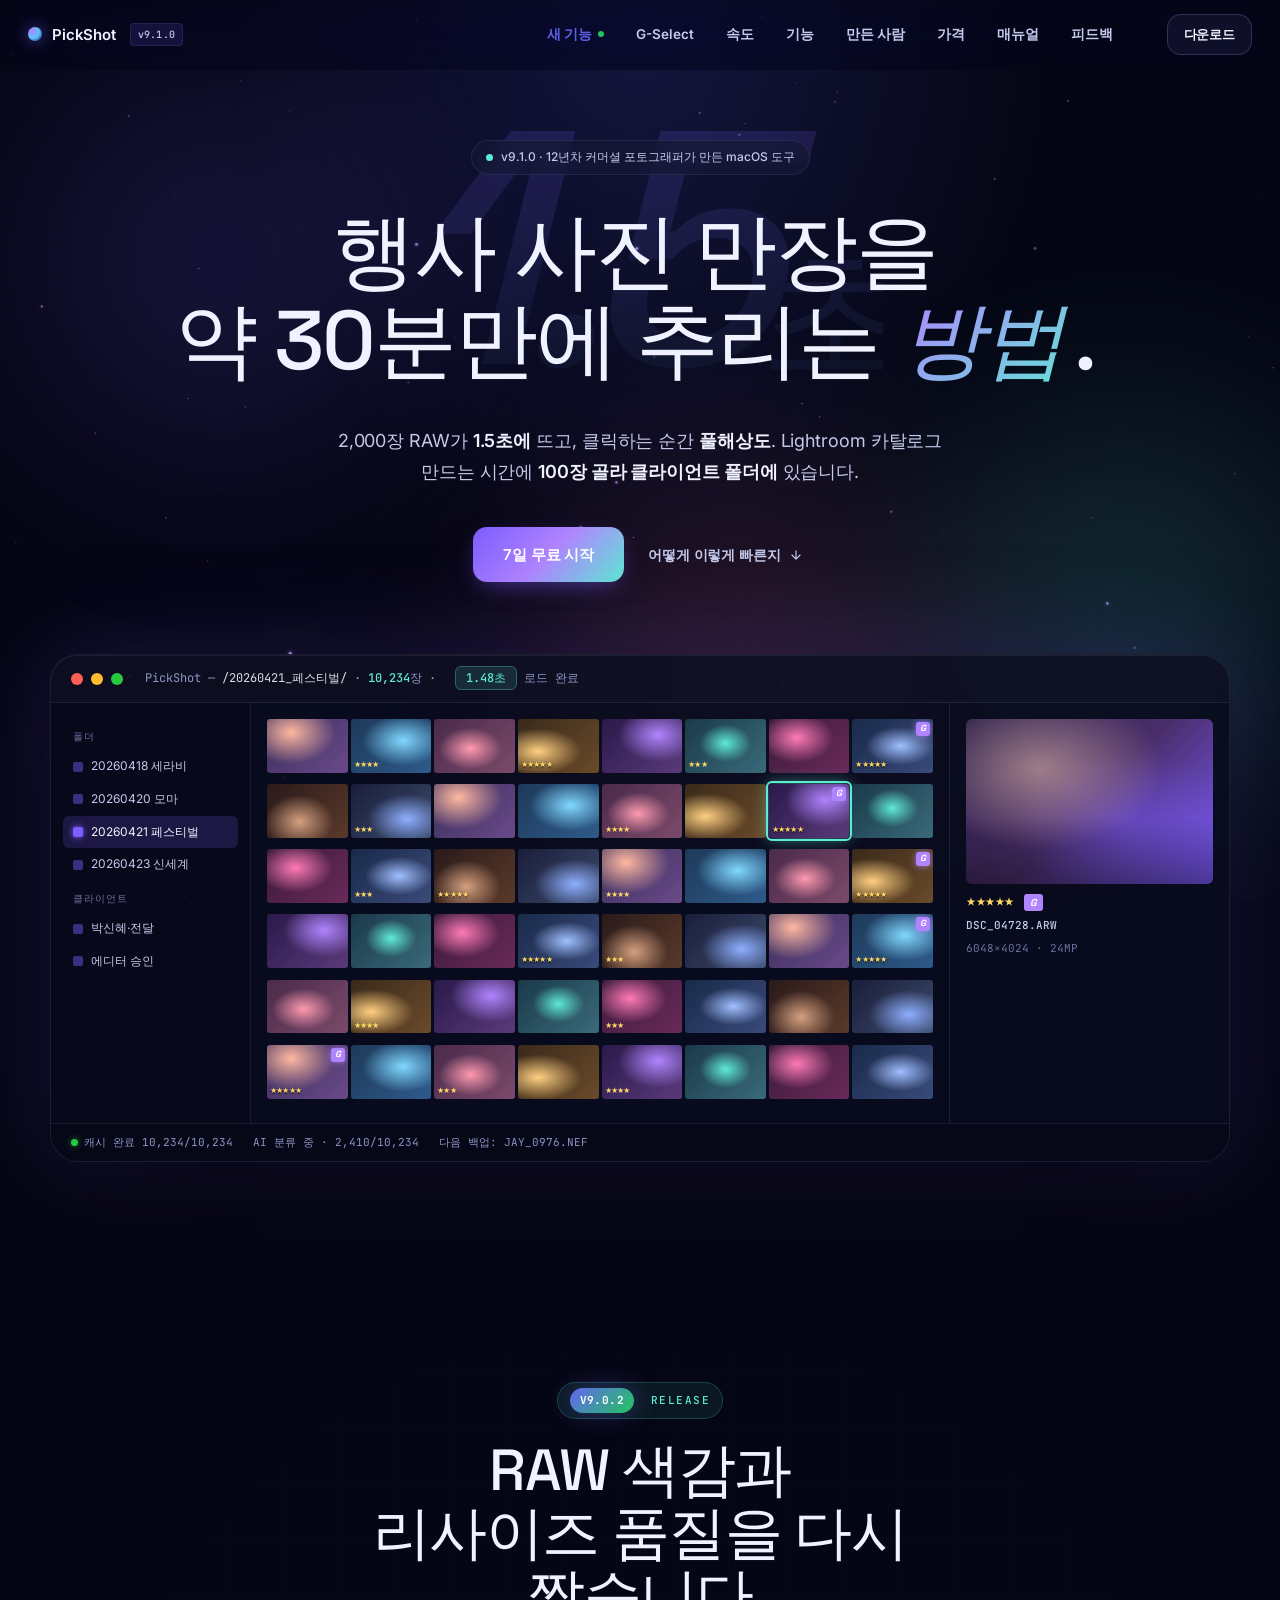
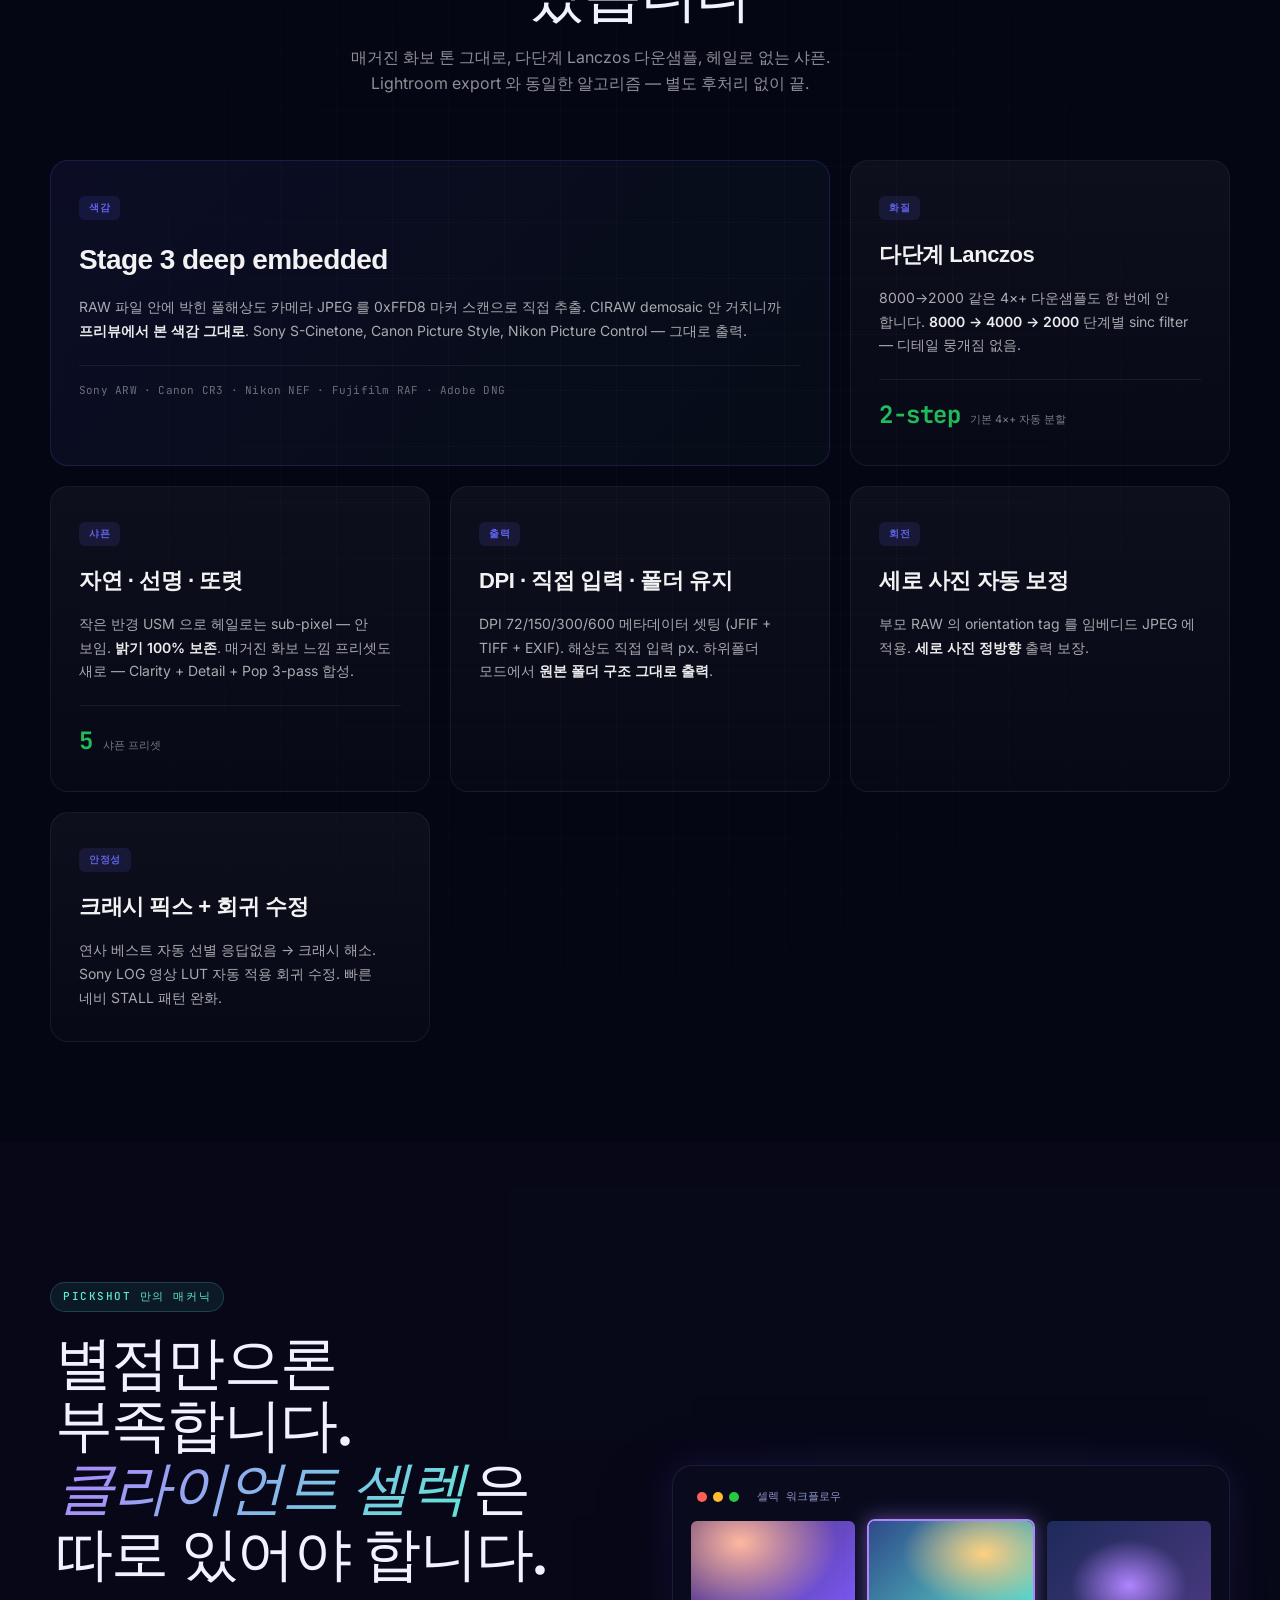
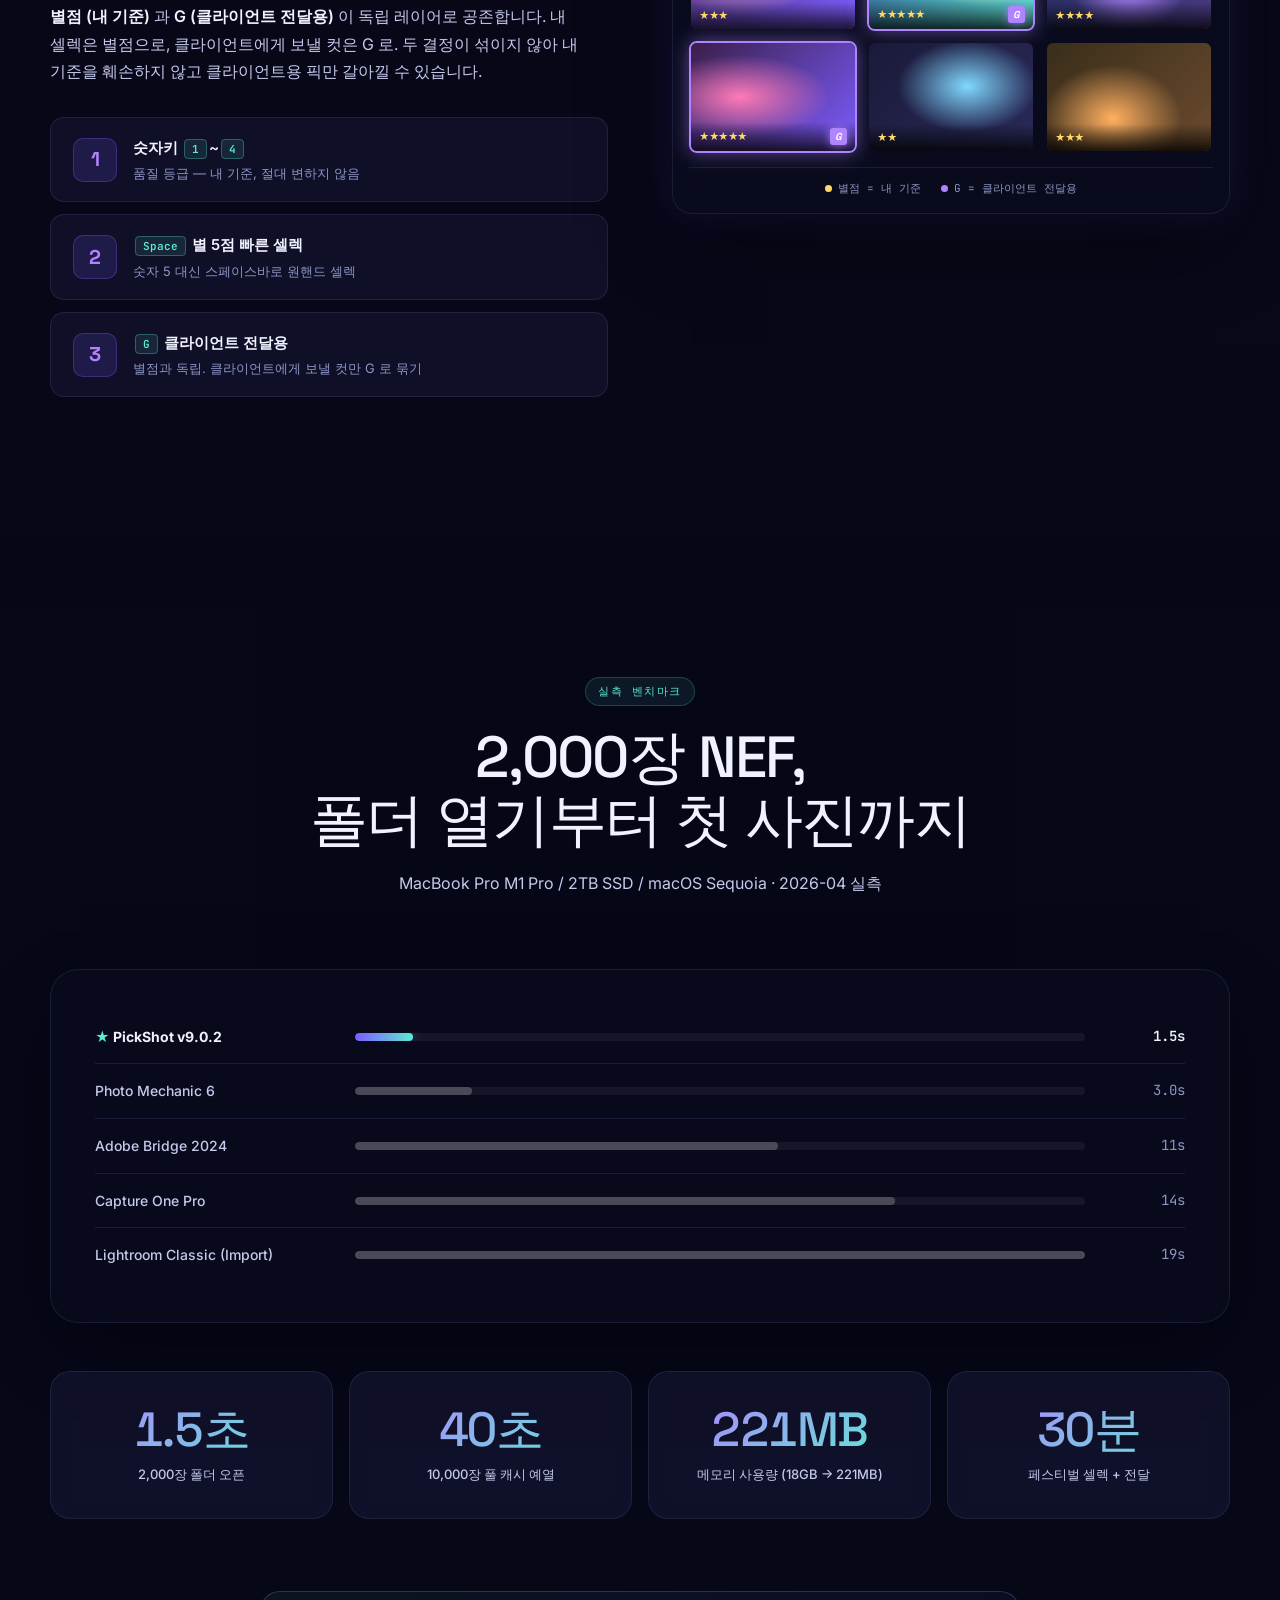
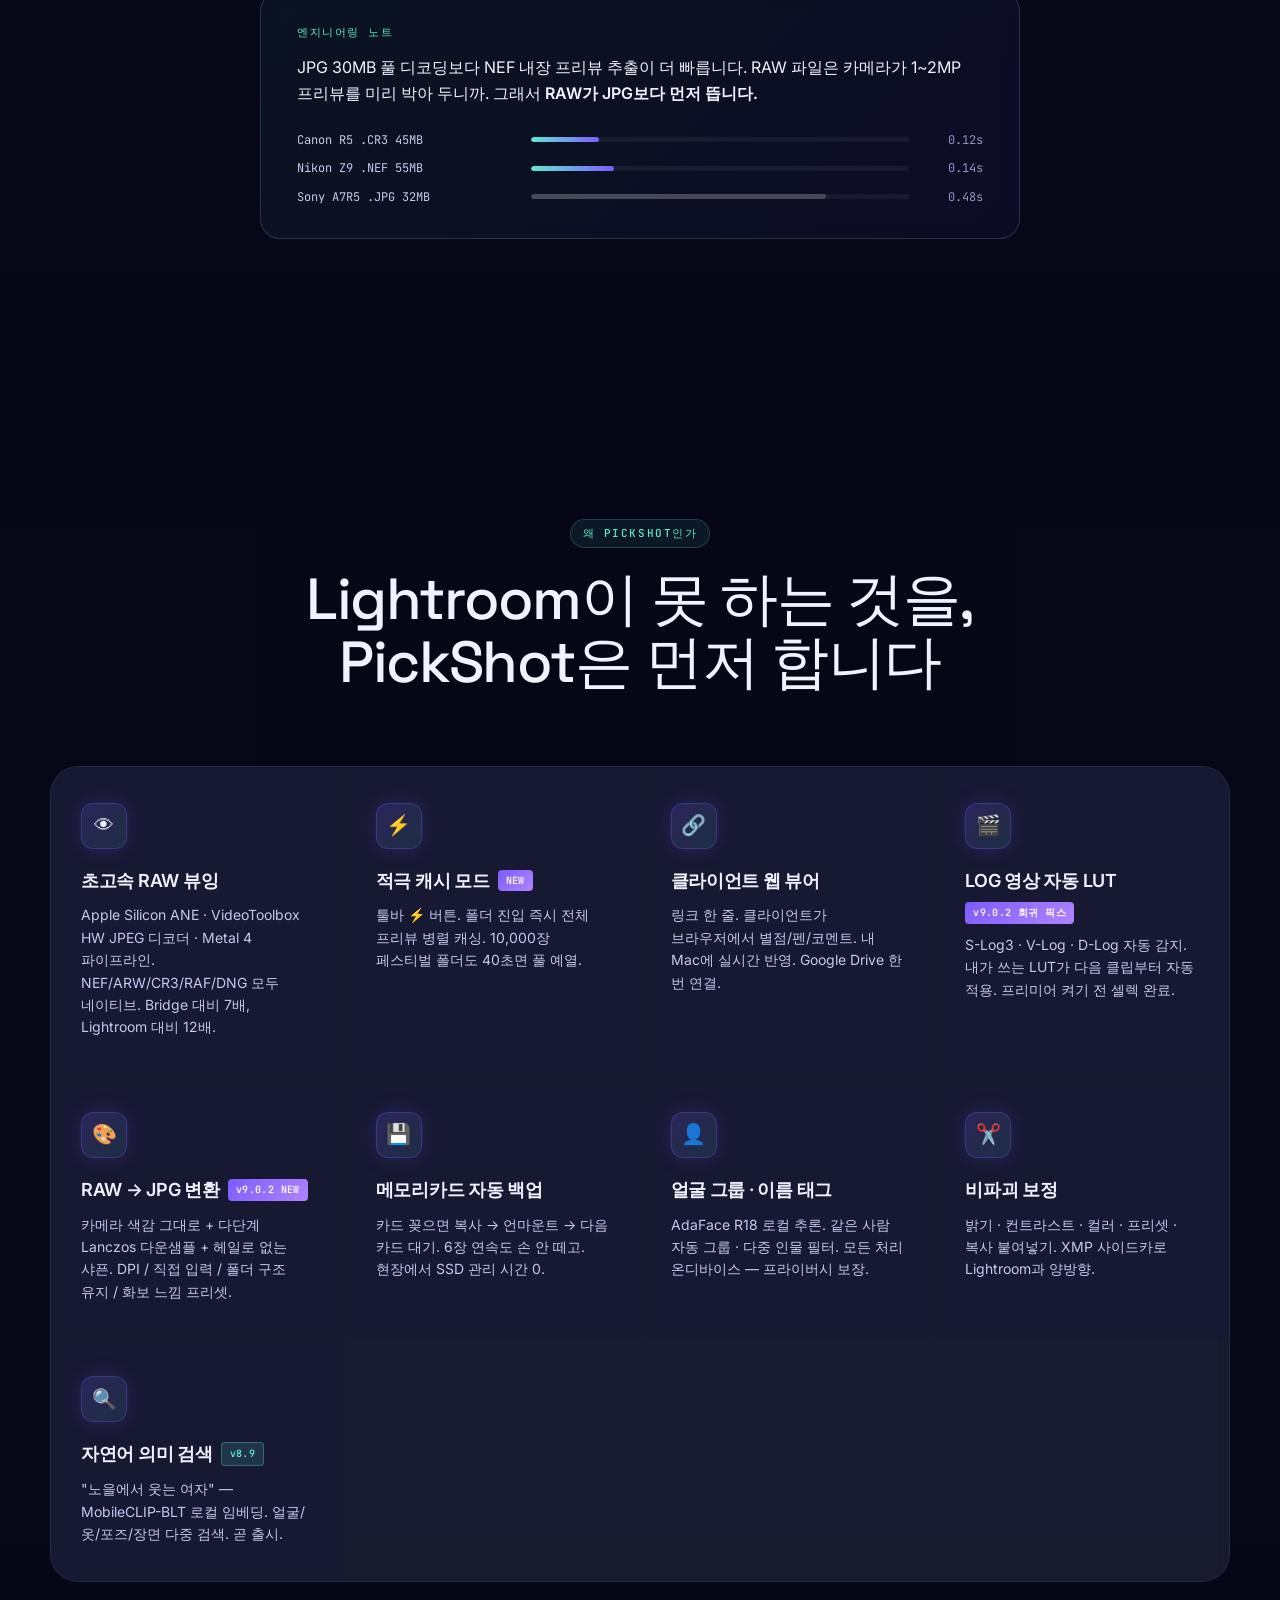
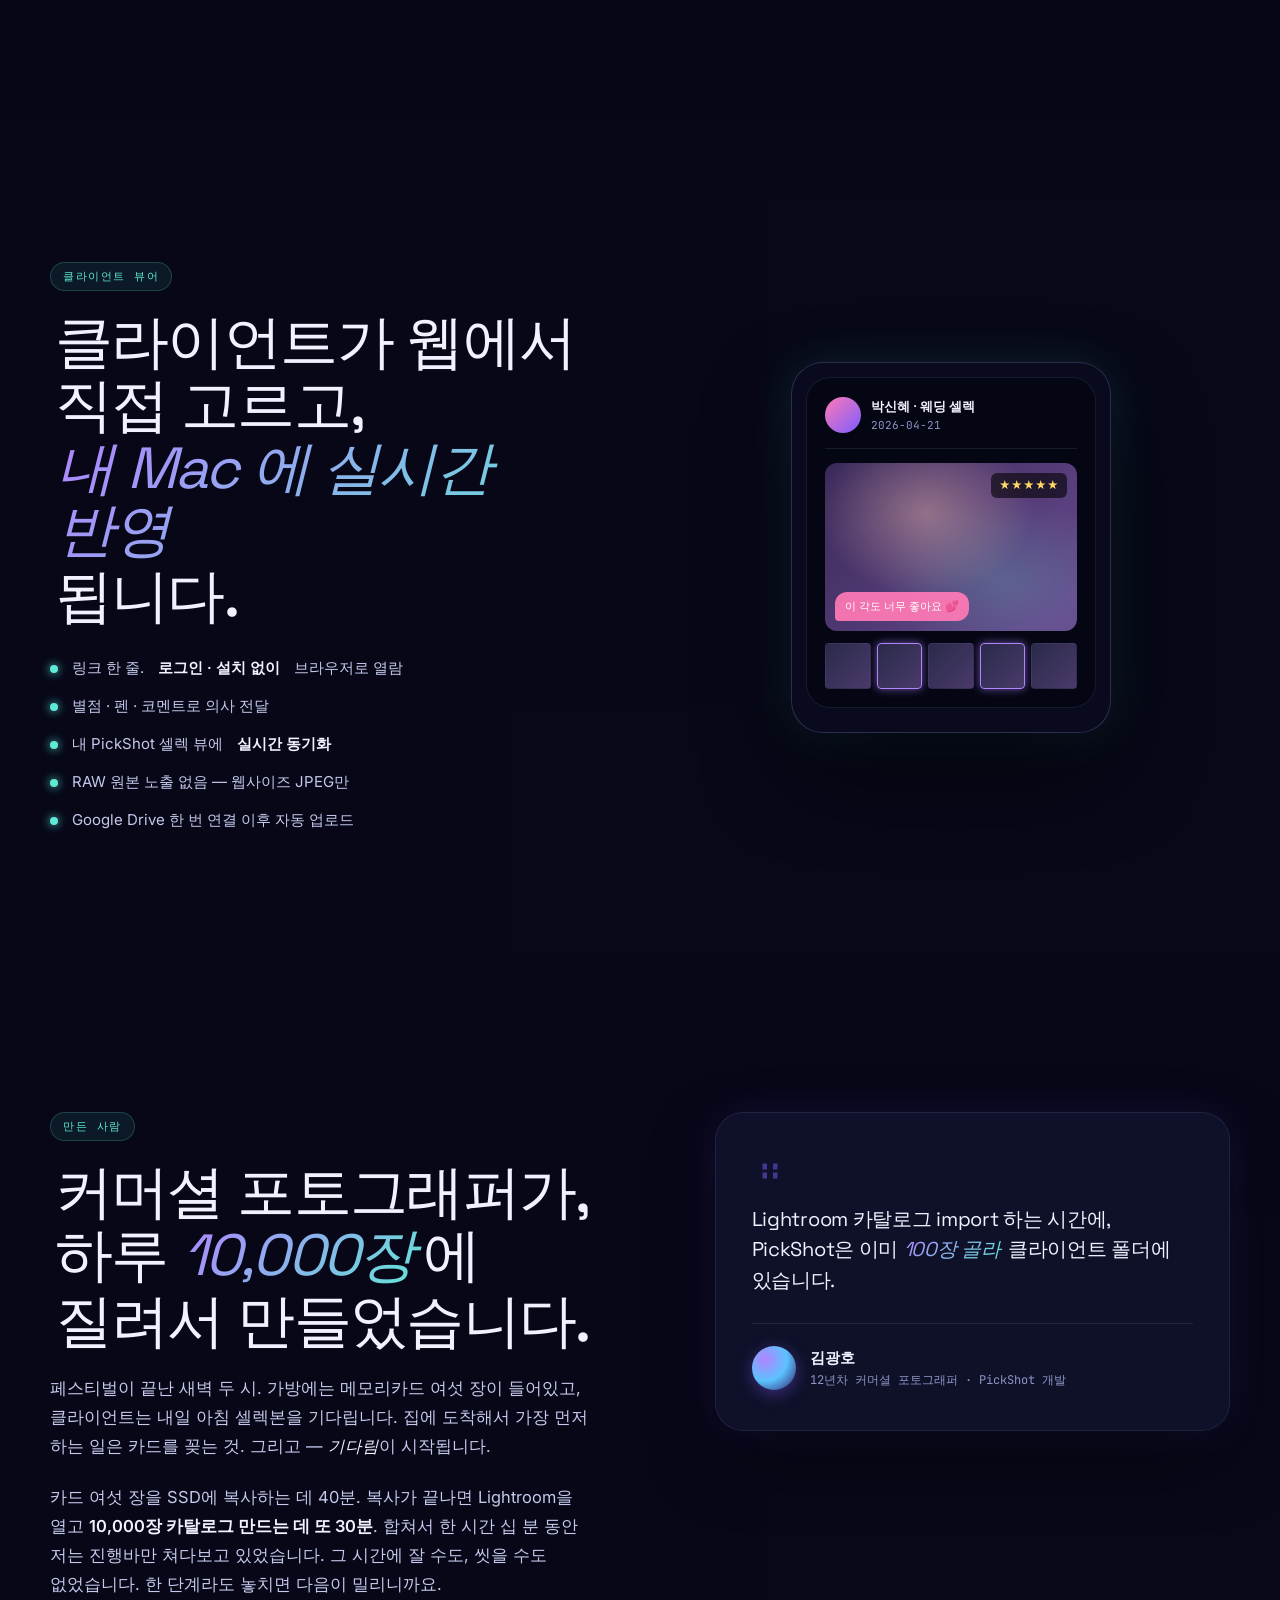
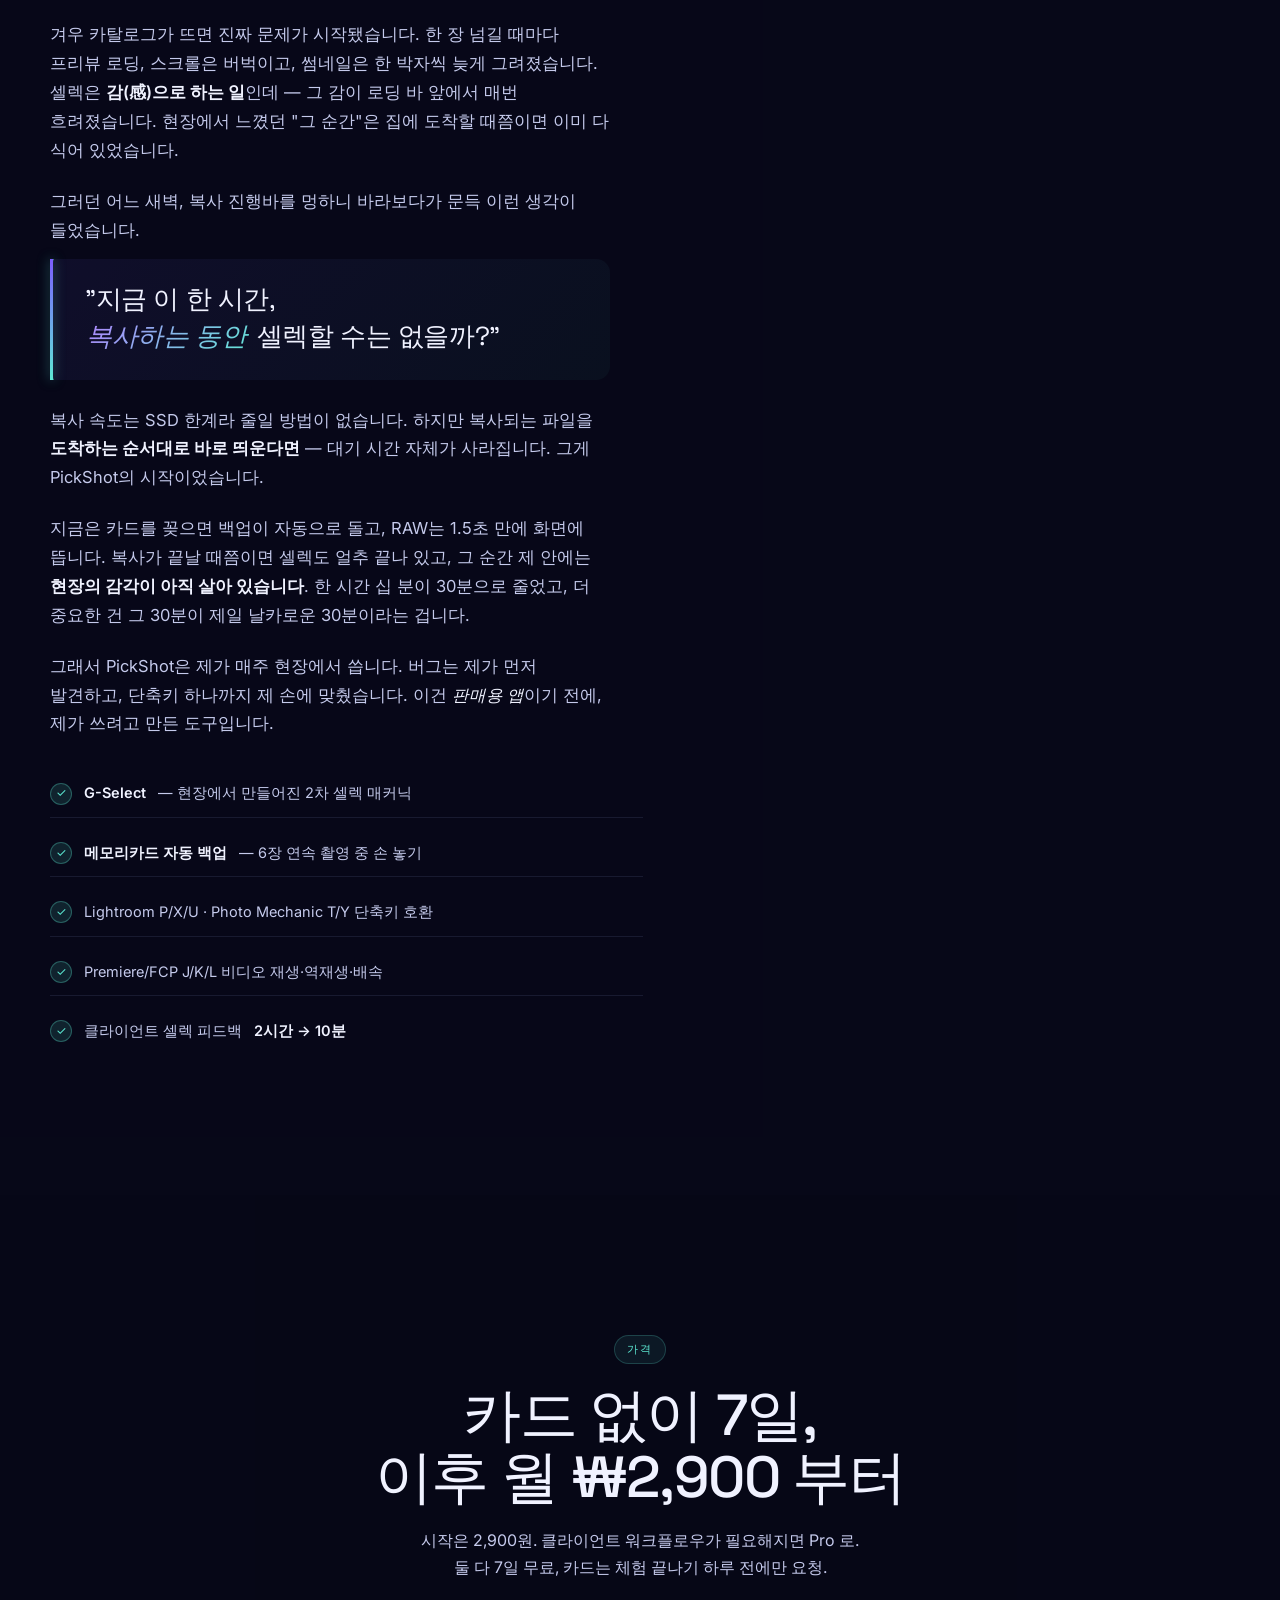
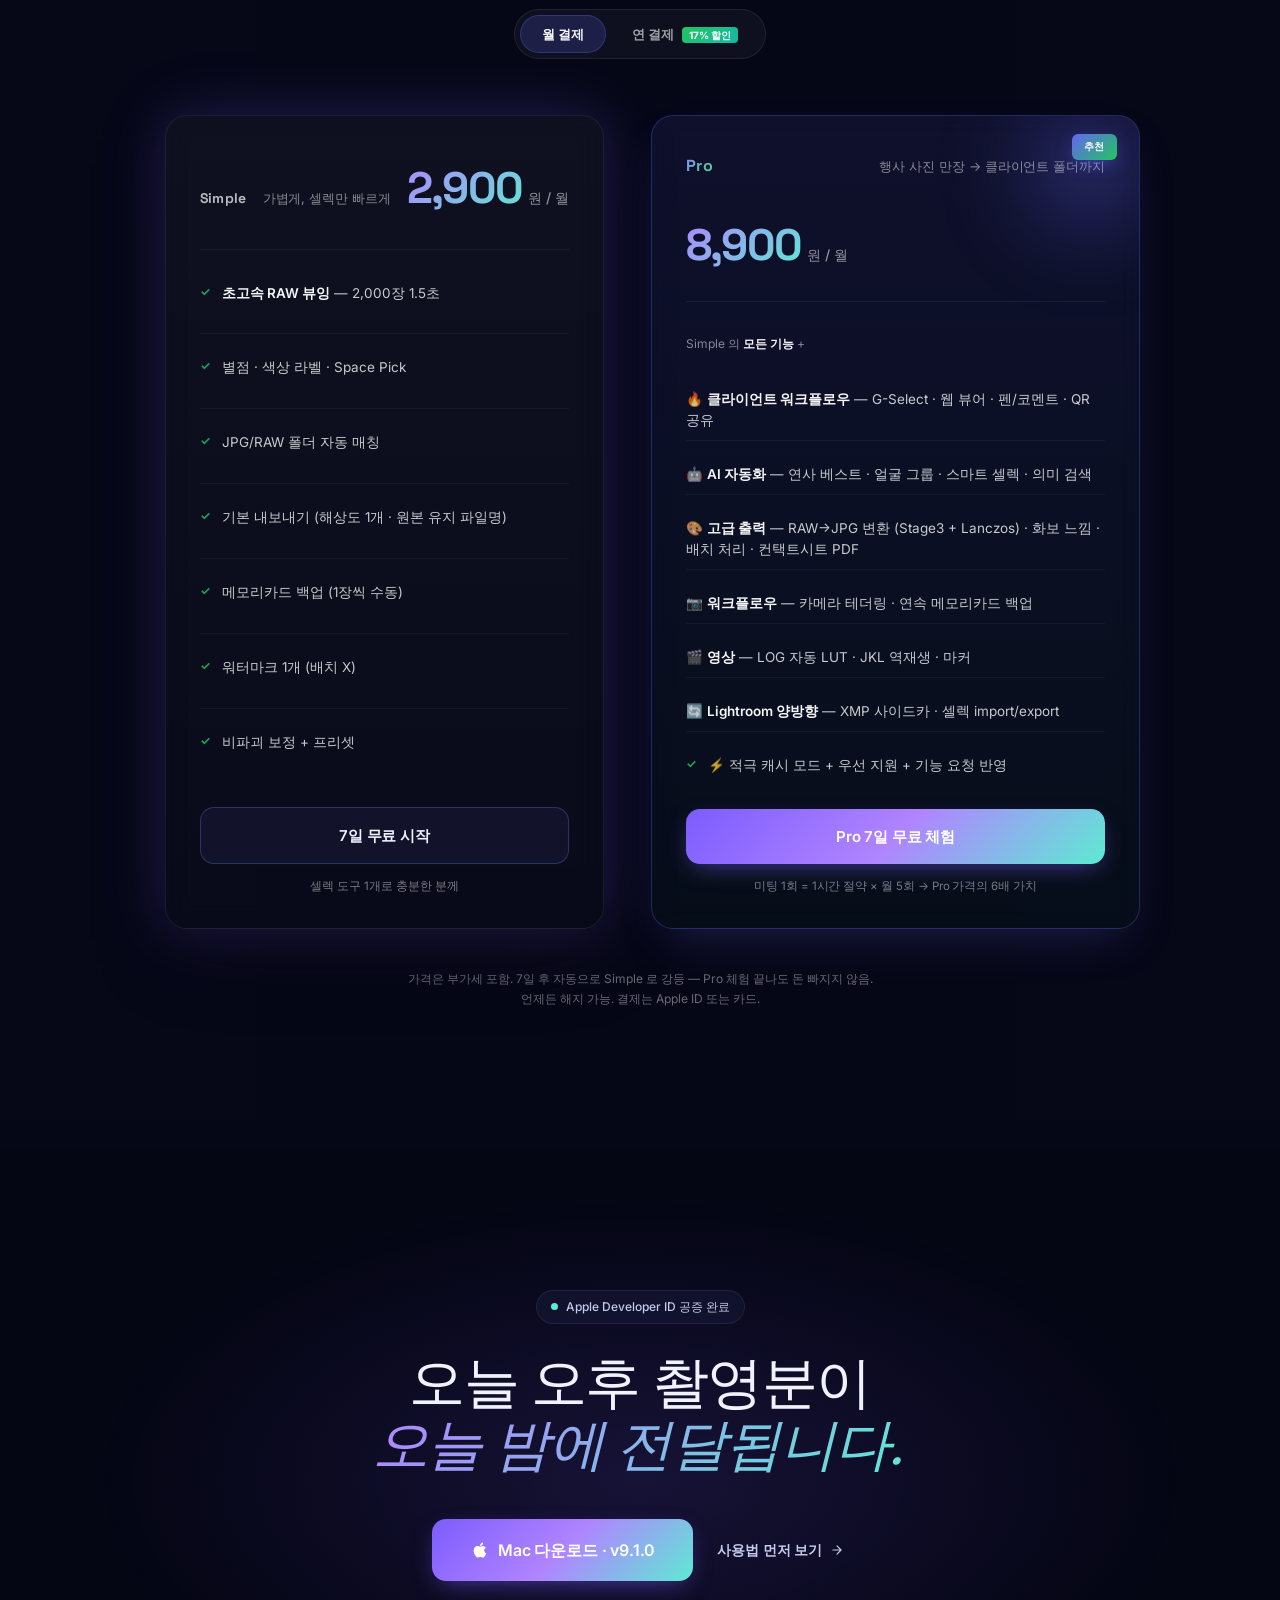
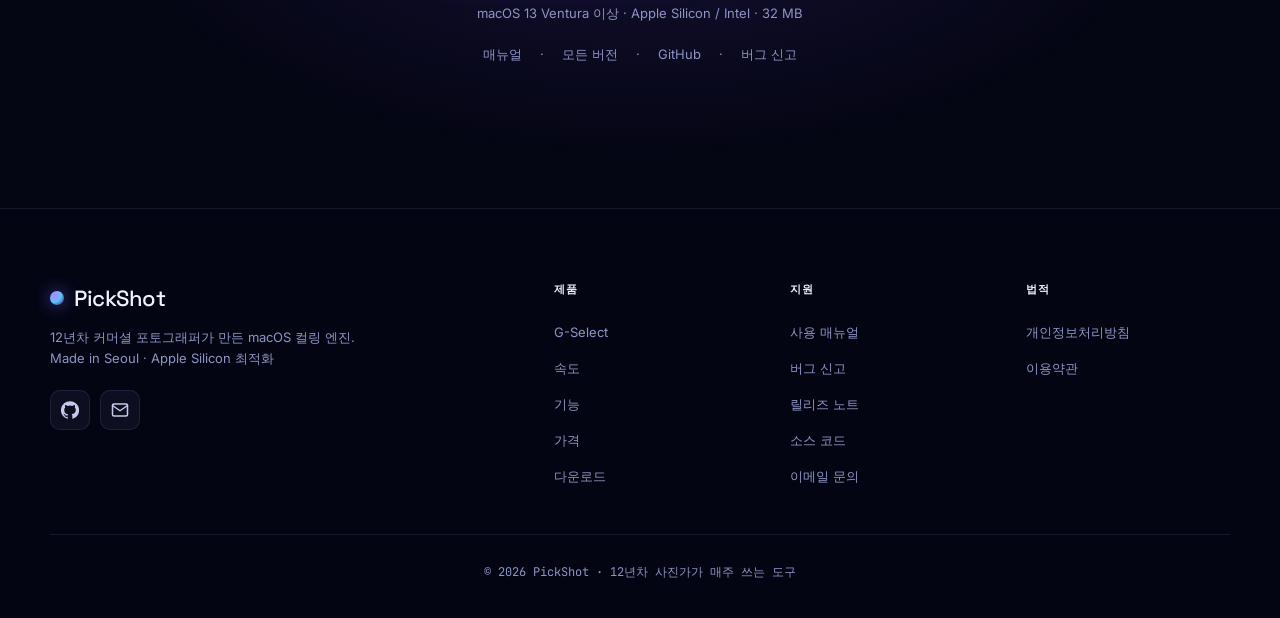
==== commit 957676d9: "copy: 행사 사진 만장을 약 30분만에 추리는 방법 홈페이지 + PaywallView 카피 통일. - "행사 만장을" → "행사 사진 만장을" (의미 명확화) - "30분에 추" ====
--- a/website/index.html
+++ b/website/index.html
@@ -3,12 +3,12 @@
 <head>
 <meta charset="UTF-8">
 <meta name="viewport" content="width=device-width, initial-scale=1.0">
-<meta name="description" content="PickShot v9.1.0 — 행사 만장을 30분에 추리는 macOS 컬링 엔진. 12년차 커머셜 포토그래퍼가 만듦. 2,000장 RAW 1.5초. 7일 무료.">
+<meta name="description" content="PickShot v9.1.0 — 행사 사진 만장을 약 30분만에 추리는 macOS 컬링 엔진. 12년차 커머셜 포토그래퍼가 만듦. 2,000장 RAW 1.5초. 7일 무료.">
 <meta name="theme-color" content="#050614">
-<meta property="og:title" content="PickShot — 행사 만장을 30분에 추리는 방법">
+<meta property="og:title" content="PickShot — 행사 사진 만장을 약 30분만에 추리는 방법">
 <meta property="og:description" content="v9.1.0 · 12년차 커머셜 포토그래퍼가 만든 macOS 셀렉 엔진. 7일 무료.">
 <meta property="og:type" content="website">
-<title>PickShot — 행사 만장을 30분에 추리는 방법</title>
+<title>PickShot — 행사 사진 만장을 약 30분만에 추리는 방법</title>
 <link rel="stylesheet" href="style.css">
 <link rel="preconnect" href="https://fonts.googleapis.com">
 <link rel="preconnect" href="https://fonts.gstatic.com" crossorigin>
@@ -56,8 +56,8 @@
     </div>
 
     <h1 class="hero-title">
-      <span class="h-line">행사 만장을</span>
-      <span class="h-line">30분에&nbsp;추리는 <span class="h-keep"><span class="italic">방법</span>.</span></span>
+      <span class="h-line">행사 사진 만장을</span>
+      <span class="h-line">약&nbsp;30분만에 추리는 <span class="h-keep"><span class="italic">방법</span>.</span></span>
     </h1>
 
     <p class="hero-sub">
@@ -591,7 +591,7 @@
         <div class="price-ribbon">추천</div>
         <div class="price-head">
           <div class="price-tag pro">Pro</div>
-          <div class="price-tagline">행사 만장 → 클라이언트 폴더까지</div>
+          <div class="price-tagline">행사 사진 만장 → 클라이언트 폴더까지</div>
           <div class="price-amount">
             <span class="price-num" data-monthly="8,900" data-yearly="89,000">8,900</span>
             <span class="price-unit">원 <span class="pu-cycle">/ 월</span></span>
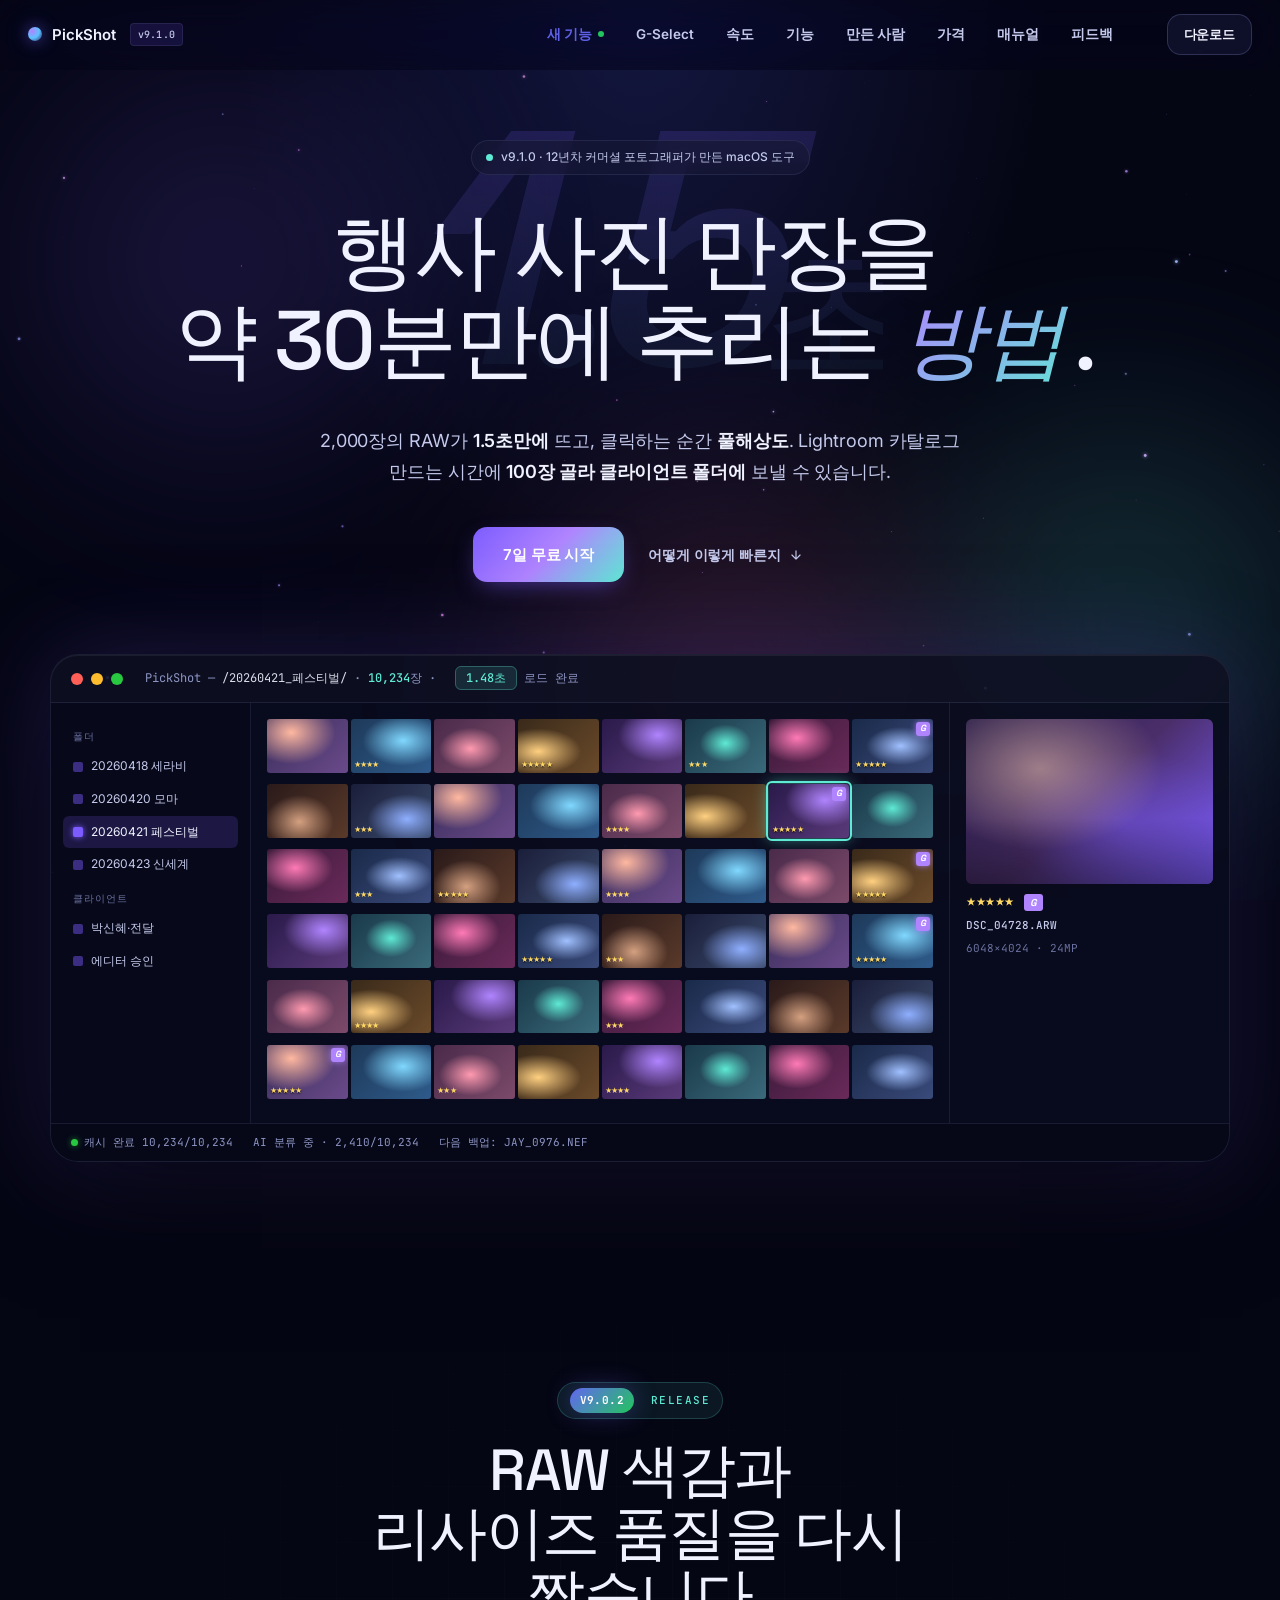
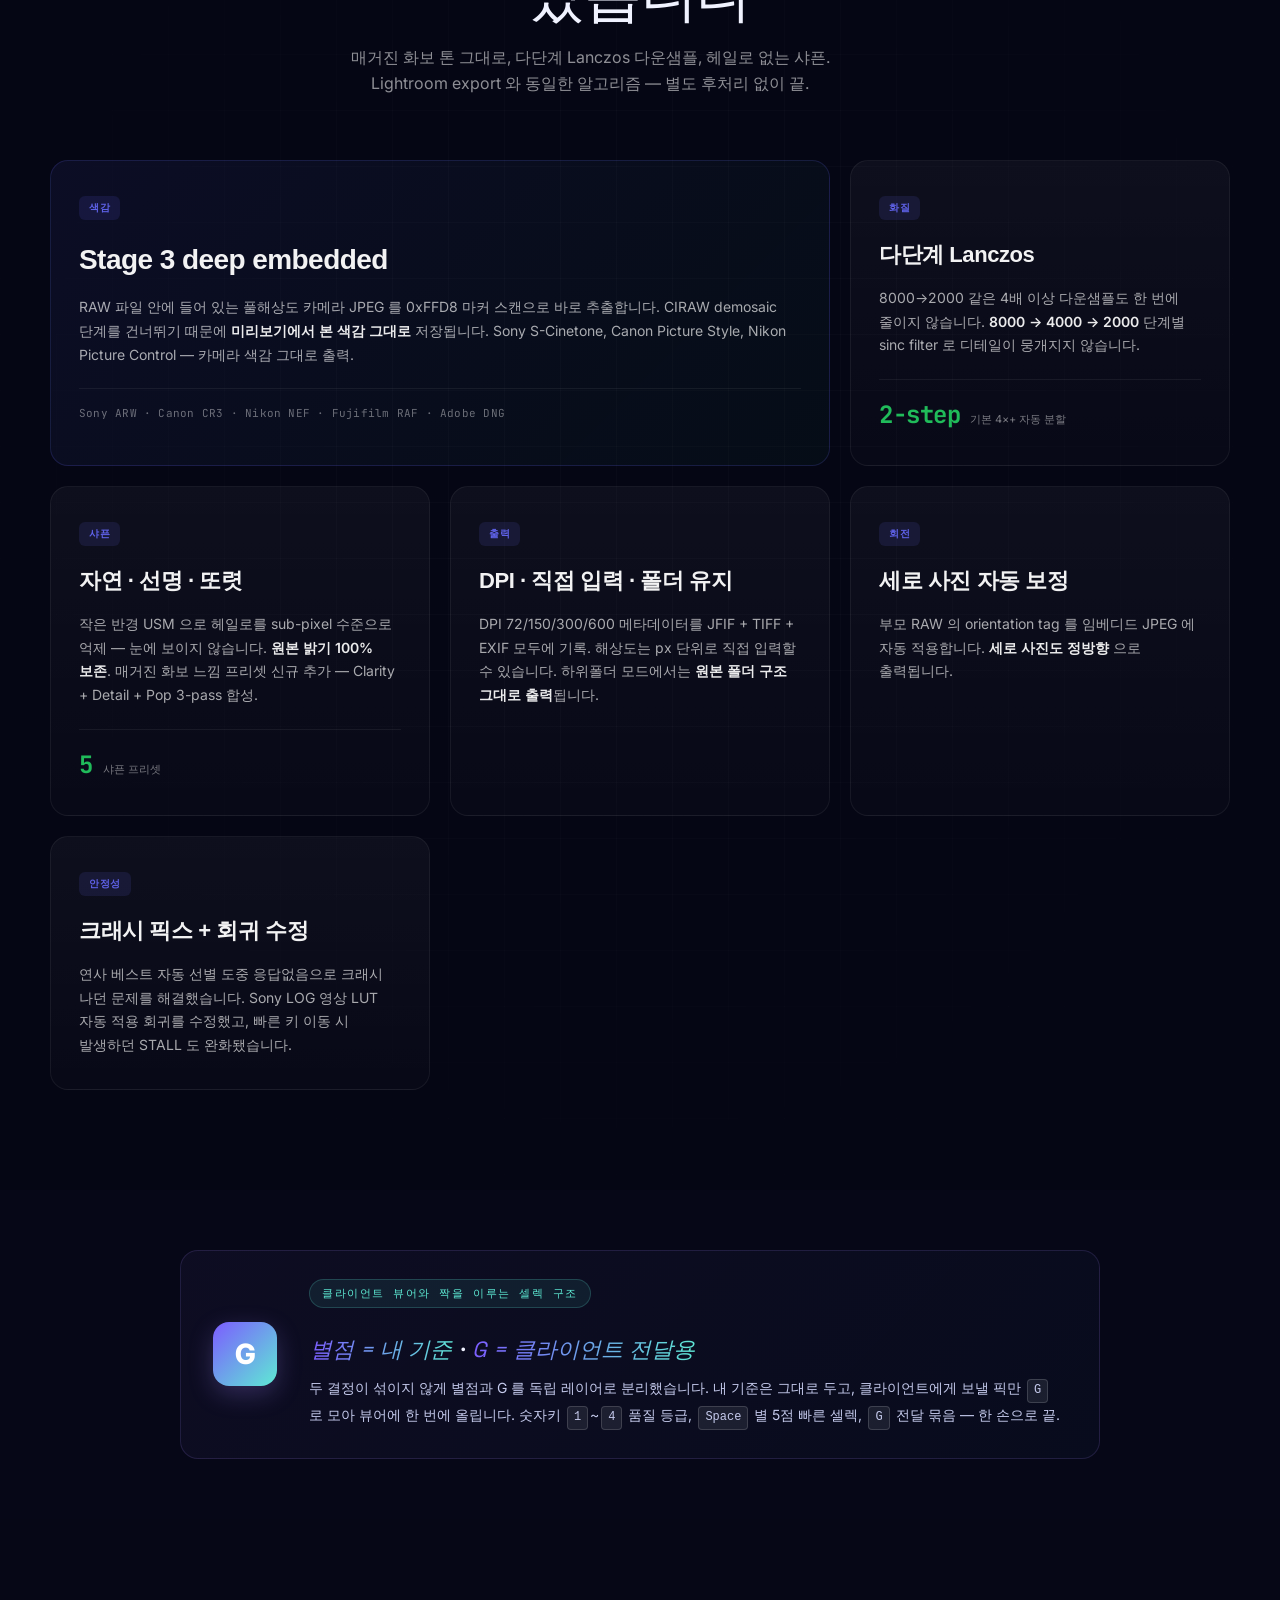
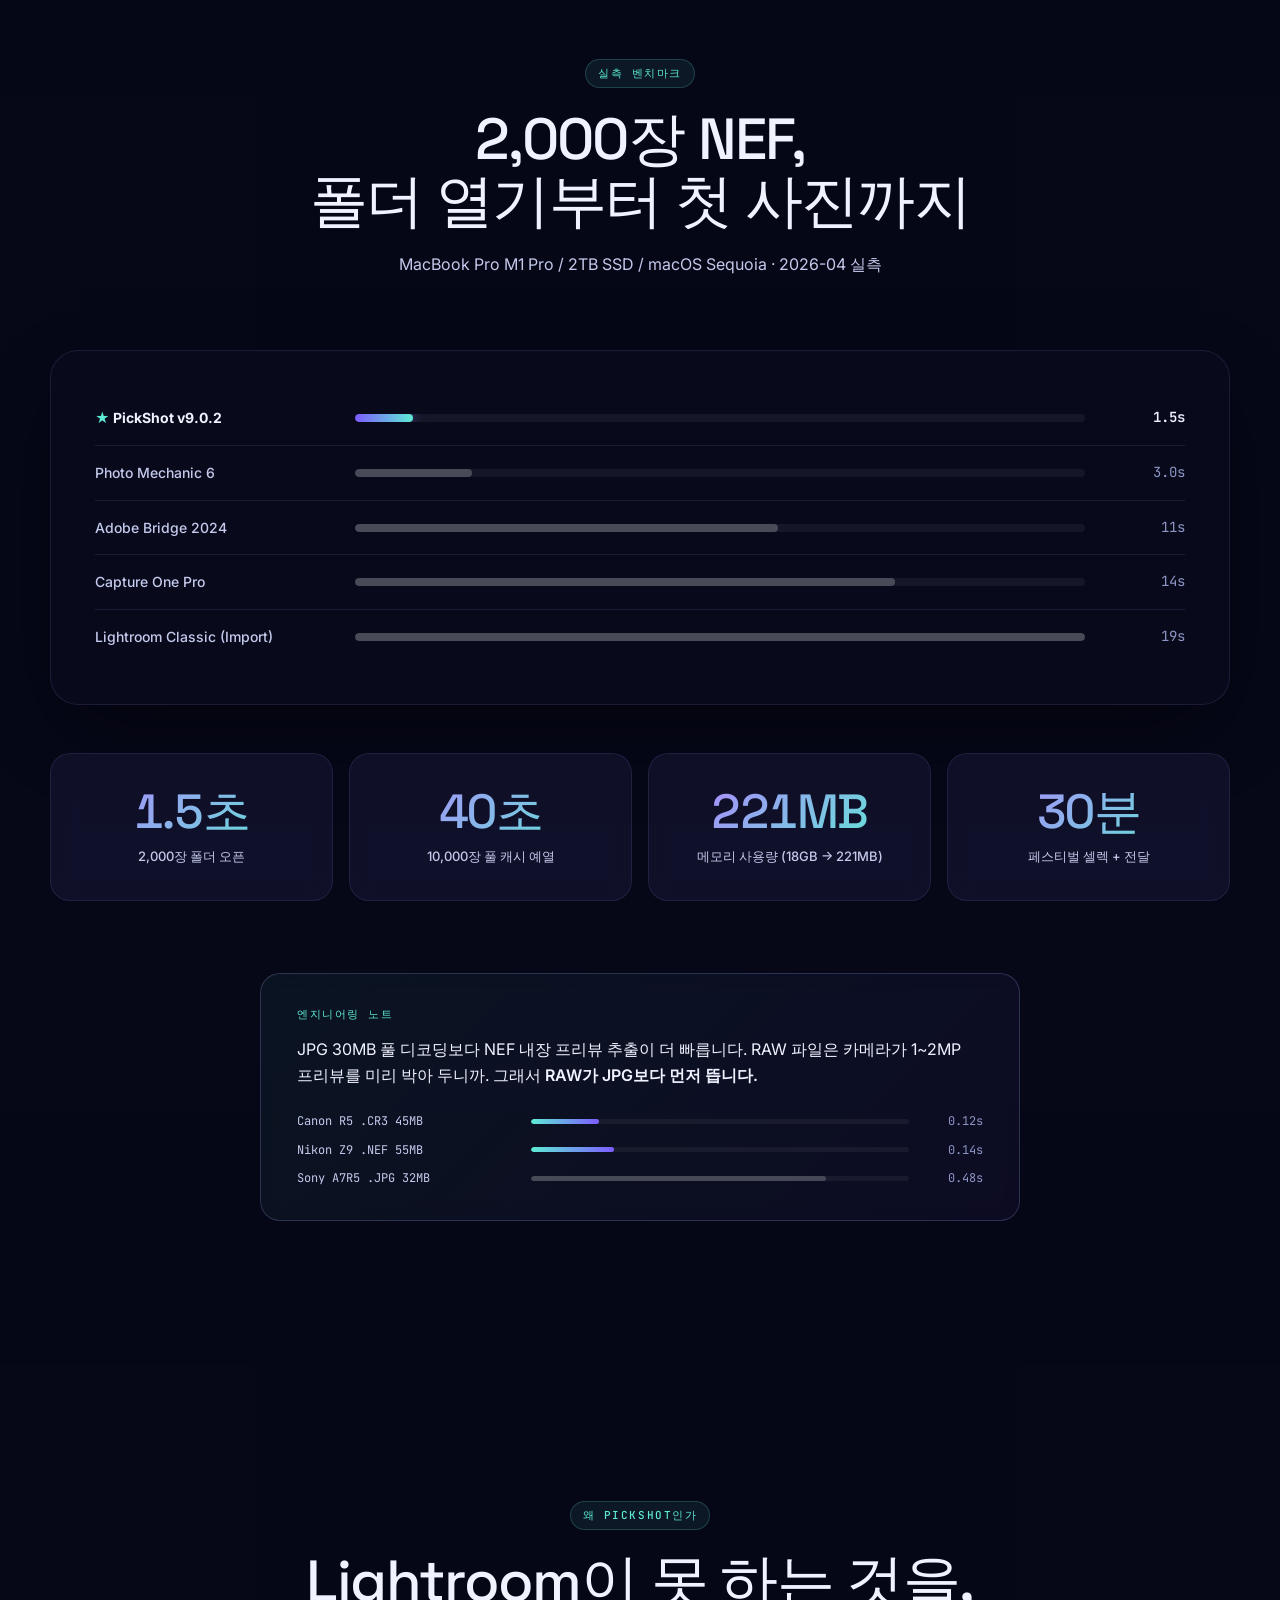
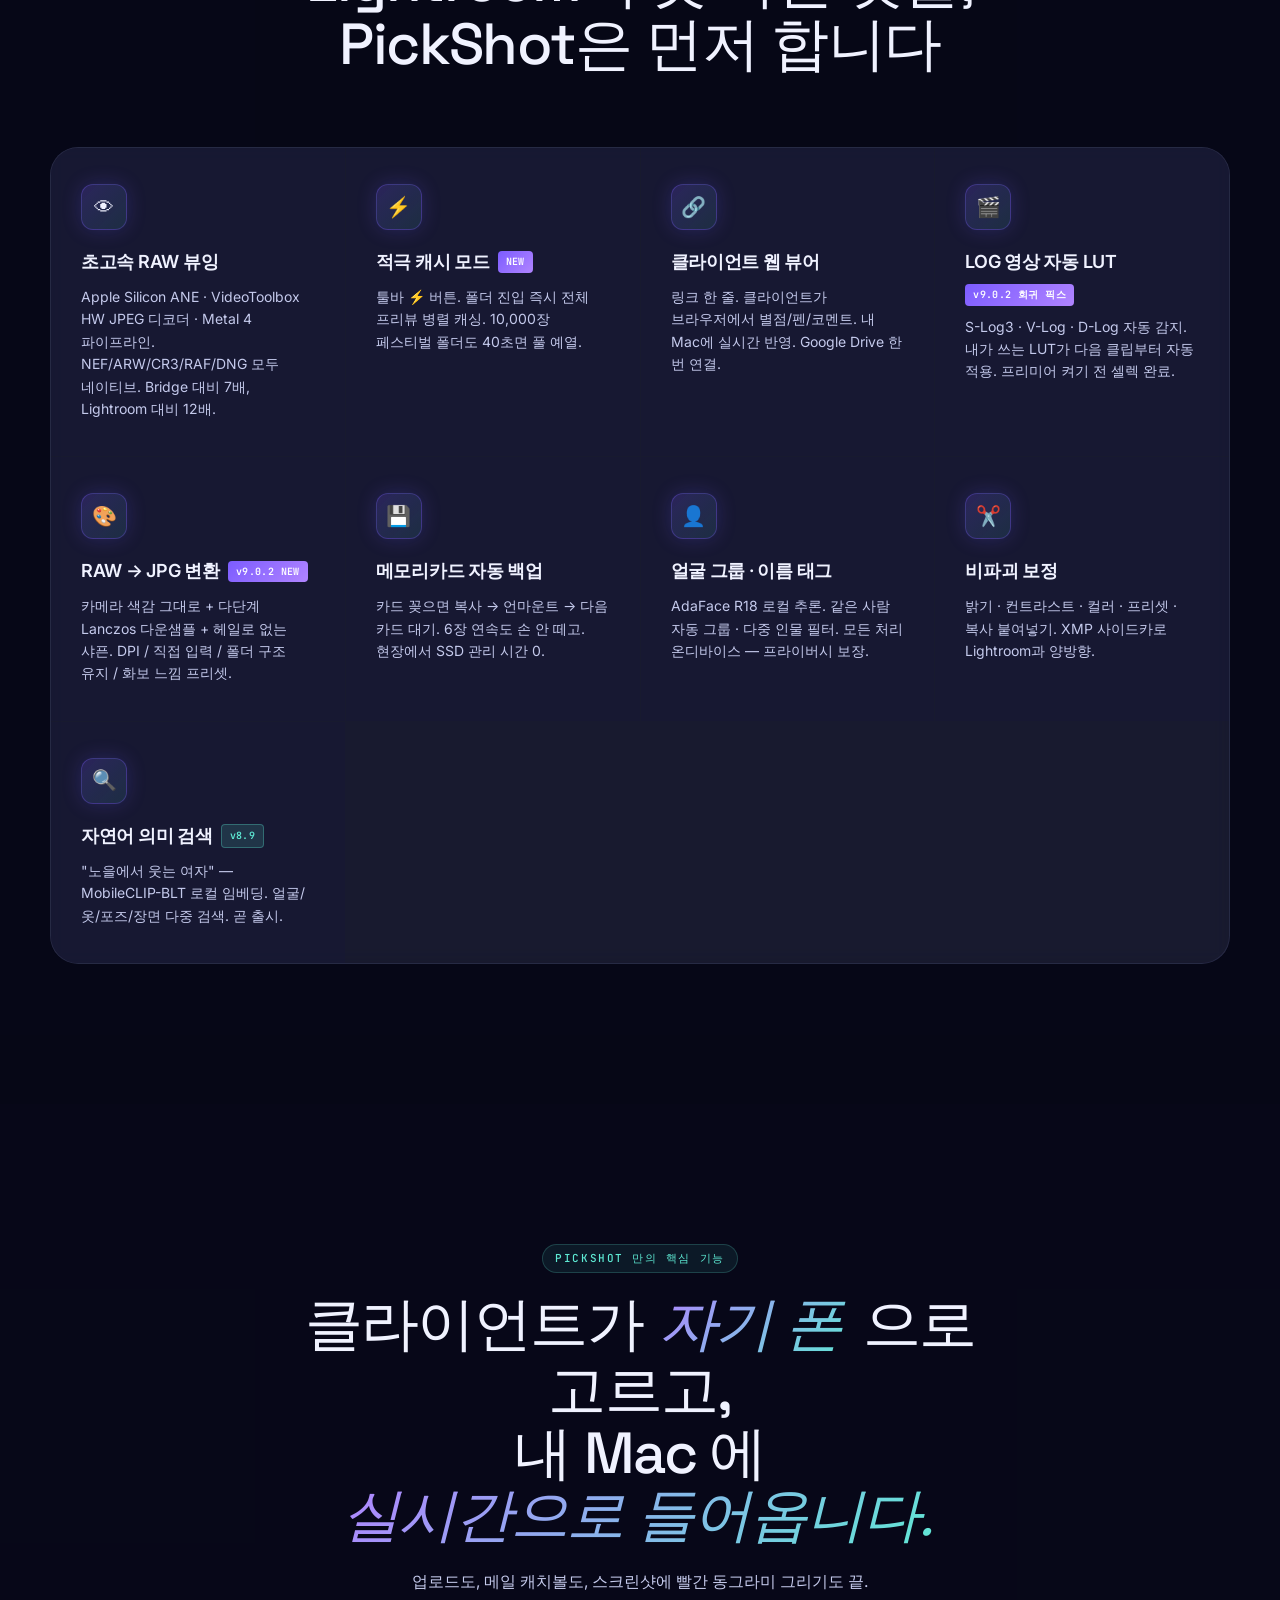
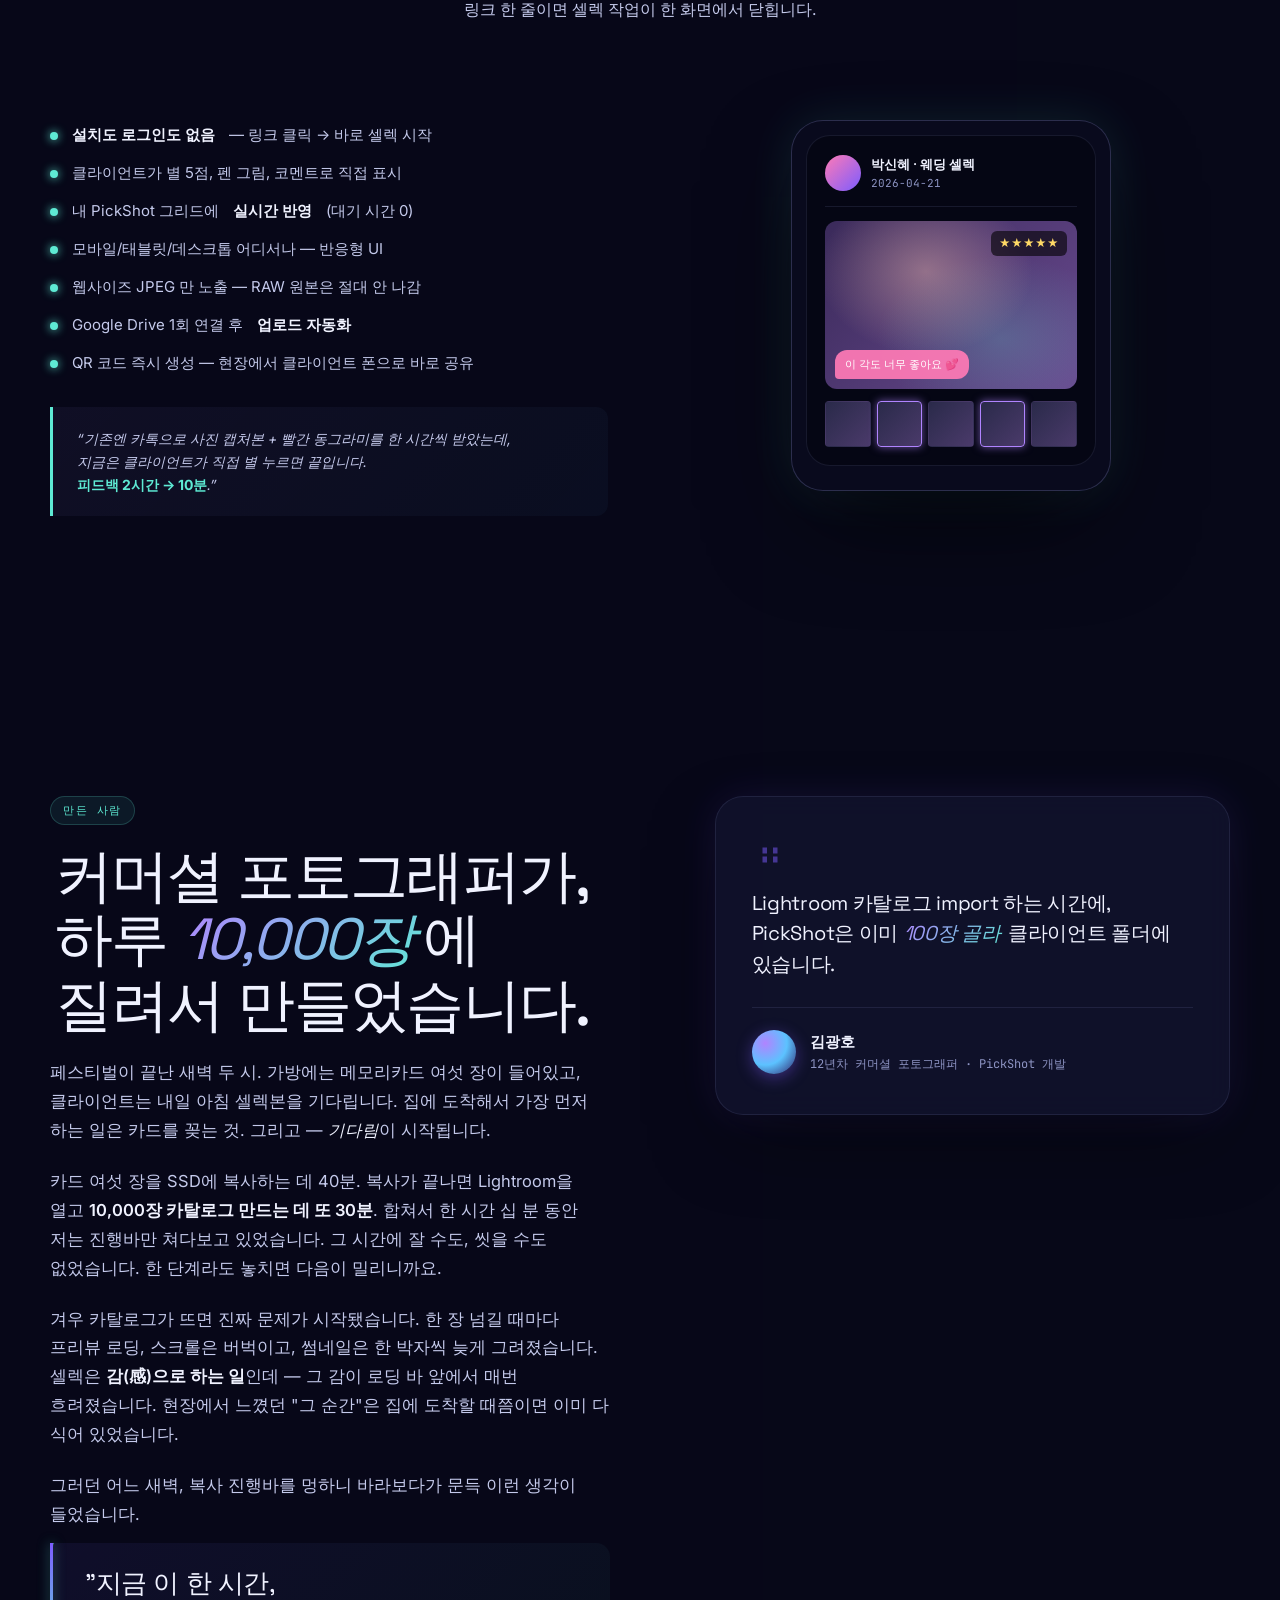
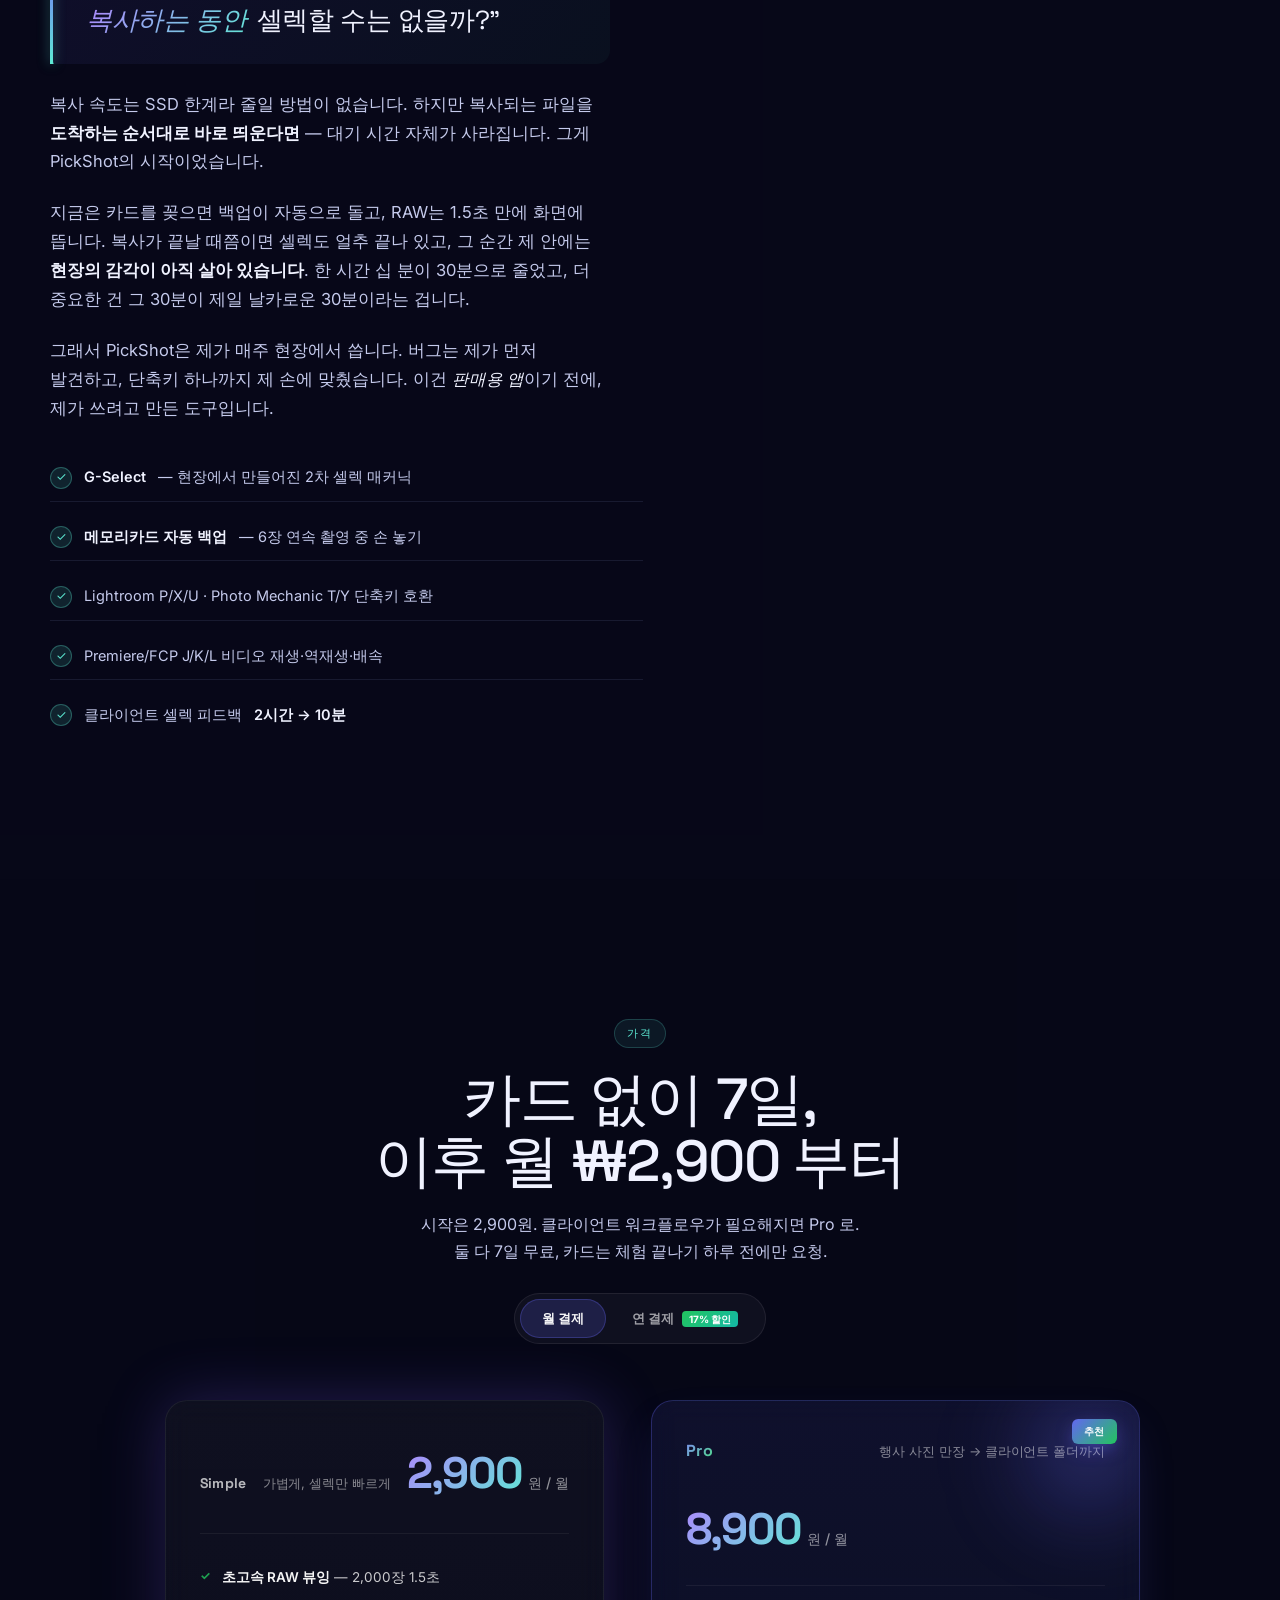
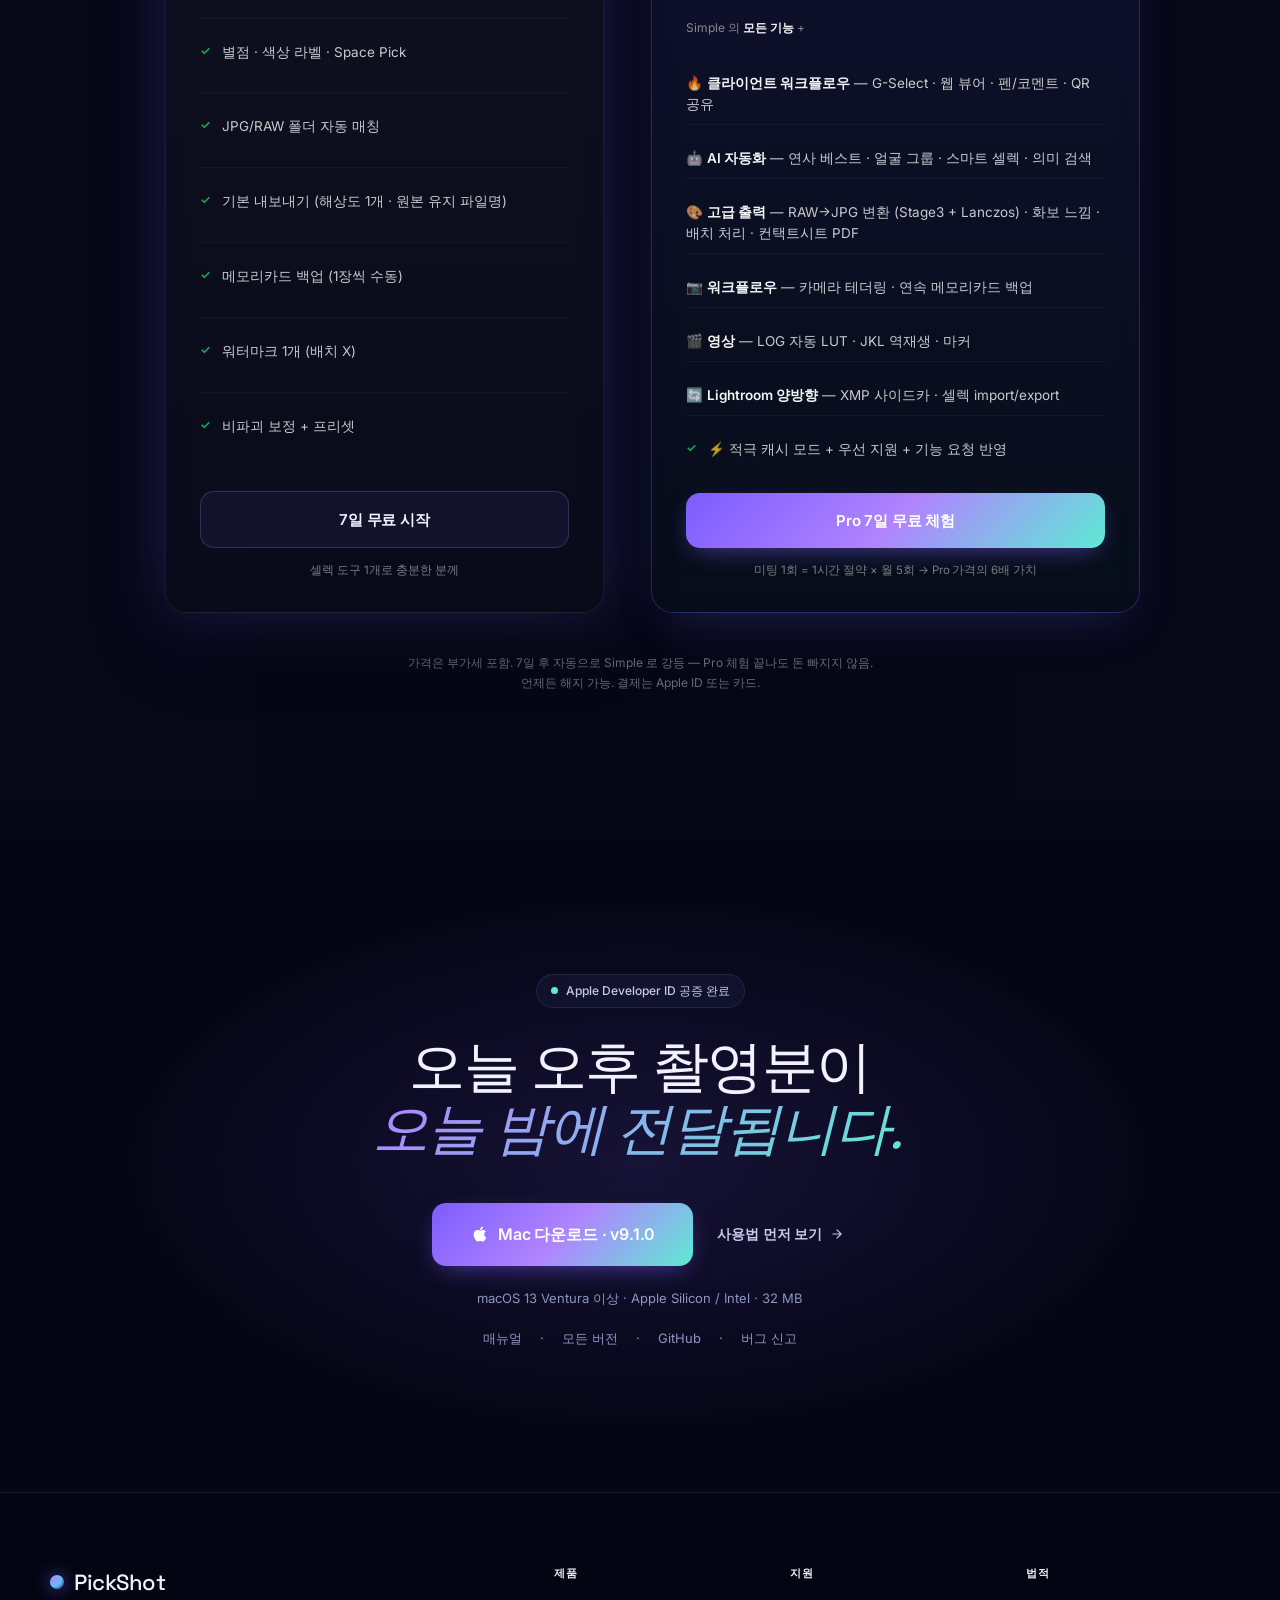
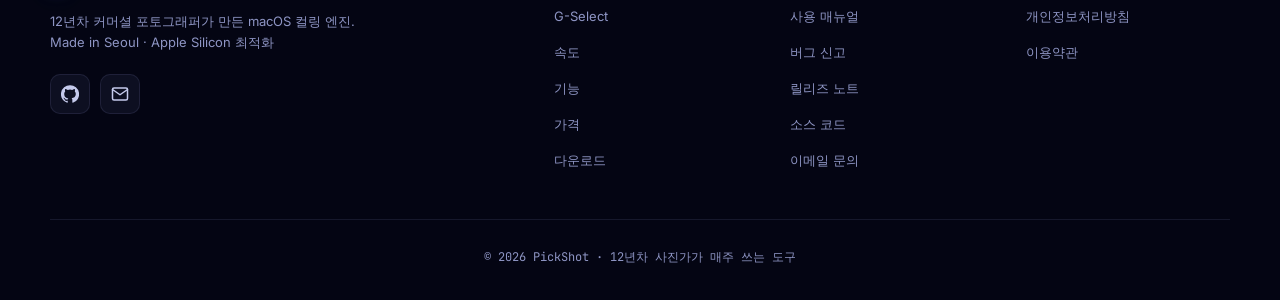
==== commit 8e0c8c04: "site: 클라이언트 뷰어 중심 재구성 + 카피 정리 - Hero sub: "2,000장의 RAW가 1.5초만에" / "보낼 수 있습니다" 자연스러운 어순 - What's New " ====
--- a/website/index.html
+++ b/website/index.html
@@ -61,10 +61,10 @@
     </h1>
 
     <p class="hero-sub">
-      <span class="hs-line">2,000장&nbsp;RAW가 <strong>1.5초에</strong> 뜨고,</span>
+      <span class="hs-line">2,000장의&nbsp;RAW가 <strong>1.5초만에</strong> 뜨고,</span>
       <span class="hs-line">클릭하는&nbsp;순간 <strong>풀해상도</strong>.</span>
       <span class="hs-line">Lightroom&nbsp;카탈로그 만드는&nbsp;시간에</span>
-      <span class="hs-line"><strong>100장&nbsp;골라 클라이언트&nbsp;폴더에</strong> 있습니다.</span>
+      <span class="hs-line"><strong>100장 골라 클라이언트&nbsp;폴더에</strong> 보낼 수 있습니다.</span>
     </p>
 
     <div class="hero-cta">
@@ -134,9 +134,9 @@
         <div class="wn-tag">색감</div>
         <div class="wn-title">Stage 3 deep embedded</div>
         <div class="wn-body">
-          RAW 파일 안에 박힌 풀해상도 카메라 JPEG 를 0xFFD8 마커 스캔으로 직접 추출.
-          CIRAW demosaic 안 거치니까 <strong>프리뷰에서 본 색감 그대로</strong>.
-          Sony S-Cinetone, Canon Picture Style, Nikon Picture Control — 그대로 출력.
+          RAW 파일 안에 들어 있는 풀해상도 카메라 JPEG 를 0xFFD8 마커 스캔으로 바로 추출합니다.
+          CIRAW demosaic 단계를 건너뛰기 때문에 <strong>미리보기에서 본 색감 그대로</strong> 저장됩니다.
+          Sony S-Cinetone, Canon Picture Style, Nikon Picture Control — 카메라 색감 그대로 출력.
         </div>
         <div class="wn-meta">Sony ARW · Canon CR3 · Nikon NEF · Fujifilm RAF · Adobe DNG</div>
       </div>
@@ -146,8 +146,8 @@
         <div class="wn-tag">화질</div>
         <div class="wn-title">다단계 Lanczos</div>
         <div class="wn-body">
-          8000→2000 같은 4×+ 다운샘플도 한 번에 안 합니다.
-          <strong>8000 → 4000 → 2000</strong> 단계별 sinc filter — 디테일 뭉개짐 없음.
+          8000→2000 같은 4배 이상 다운샘플도 한 번에 줄이지 않습니다.
+          <strong>8000 → 4000 → 2000</strong> 단계별 sinc filter 로 디테일이 뭉개지지 않습니다.
         </div>
         <div class="wn-stat"><span class="wn-num">2-step</span><span class="wn-cap">기본 4×+ 자동 분할</span></div>
       </div>
@@ -157,9 +157,9 @@
         <div class="wn-tag">샤픈</div>
         <div class="wn-title">자연 · 선명 · 또렷</div>
         <div class="wn-body">
-          작은 반경 USM 으로 헤일로는 sub-pixel — 안 보임.
-          <strong>밝기 100% 보존</strong>.
-          매거진 화보 느낌 프리셋도 새로 — Clarity + Detail + Pop 3-pass 합성.
+          작은 반경 USM 으로 헤일로를 sub-pixel 수준으로 억제 — 눈에 보이지 않습니다.
+          <strong>원본 밝기 100% 보존</strong>.
+          매거진 화보 느낌 프리셋 신규 추가 — Clarity + Detail + Pop 3-pass 합성.
         </div>
         <div class="wn-stat"><span class="wn-num">5</span><span class="wn-cap">샤픈 프리셋</span></div>
       </div>
@@ -169,9 +169,9 @@
         <div class="wn-tag">출력</div>
         <div class="wn-title">DPI · 직접 입력 · 폴더 유지</div>
         <div class="wn-body">
-          DPI 72/150/300/600 메타데이터 셋팅 (JFIF + TIFF + EXIF).
-          해상도 직접 입력 px.
-          하위폴더 모드에서 <strong>원본 폴더 구조 그대로 출력</strong>.
+          DPI 72/150/300/600 메타데이터를 JFIF + TIFF + EXIF 모두에 기록.
+          해상도는 px 단위로 직접 입력할 수 있습니다.
+          하위폴더 모드에서는 <strong>원본 폴더 구조 그대로 출력</strong>됩니다.
         </div>
       </div>
 
@@ -180,8 +180,8 @@
         <div class="wn-tag">회전</div>
         <div class="wn-title">세로 사진 자동 보정</div>
         <div class="wn-body">
-          부모 RAW 의 orientation tag 를 임베디드 JPEG 에 적용.
-          <strong>세로 사진 정방향</strong> 출력 보장.
+          부모 RAW 의 orientation tag 를 임베디드 JPEG 에 자동 적용합니다.
+          <strong>세로 사진도 정방향</strong> 으로 출력됩니다.
         </div>
       </div>
 
@@ -190,74 +190,32 @@
         <div class="wn-tag">안정성</div>
         <div class="wn-title">크래시 픽스 + 회귀 수정</div>
         <div class="wn-body">
-          연사 베스트 자동 선별 응답없음 → 크래시 해소.
-          Sony LOG 영상 LUT 자동 적용 회귀 수정.
-          빠른 네비 STALL 패턴 완화.
-        </div>
-      </div>
-    </div>
-  </div>
-</section>
-
-<!-- ============ G-SELECT (promoted to #2) ============ -->
-<section class="section section-gselect" id="gselect">
-  <div class="section-inner">
-    <div class="gs-grid">
-      <div class="gs-copy">
-        <div class="kicker">PickShot 만의 매커닉</div>
-        <h2 class="section-title">
-          별점만으론 부족합니다.<br>
-          <span class="italic">클라이언트 셀렉</span>은 따로 있어야 합니다.
-        </h2>
-        <p class="section-sub">
-          <strong>별점 (내 기준)</strong> 과 <strong>G (클라이언트 전달용)</strong> 이
-          독립 레이어로 공존합니다. 내 셀렉은 별점으로, 클라이언트에게 보낼 컷은 G 로.
-          두 결정이 섞이지 않아 내 기준을 훼손하지 않고 클라이언트용 픽만 갈아낄 수 있습니다.
-        </p>
-        <div class="gs-steps">
-          <div class="gs-step" data-reveal>
-            <div class="gs-step-num">1</div>
-            <div>
-              <div class="gs-step-title">숫자키 <kbd>1</kbd>~<kbd>4</kbd></div>
-              <div class="gs-step-desc">품질 등급 — 내 기준, 절대 변하지 않음</div>
-            </div>
-          </div>
-          <div class="gs-step" data-reveal>
-            <div class="gs-step-num">2</div>
-            <div>
-              <div class="gs-step-title"><kbd>Space</kbd> 별 5점 빠른 셀렉</div>
-              <div class="gs-step-desc">숫자 5 대신 스페이스바로 원핸드 셀렉</div>
-            </div>
-          </div>
-          <div class="gs-step" data-reveal>
-            <div class="gs-step-num">3</div>
-            <div>
-              <div class="gs-step-title"><kbd>G</kbd> 클라이언트 전달용</div>
-              <div class="gs-step-desc">별점과 독립. 클라이언트에게 보낼 컷만 G 로 묶기</div>
-            </div>
-          </div>
-        </div>
-      </div>
-
-      <div class="gs-demo" data-reveal>
-        <div class="gs-mock">
-          <div class="gs-mock-head">
-            <span class="dot r"></span><span class="dot y"></span><span class="dot g"></span>
-            <span>셀렉 워크플로우</span>
-          </div>
-          <div class="gs-tiles">
-            <div class="gs-tile"><div class="gs-ph g-ph-1"></div><div class="gs-meta"><span class="gs-stars">★★★</span></div></div>
-            <div class="gs-tile picked"><div class="gs-ph g-ph-2"></div><div class="gs-meta"><span class="gs-stars">★★★★★</span><span class="gs-g">G</span></div></div>
-            <div class="gs-tile"><div class="gs-ph g-ph-3"></div><div class="gs-meta"><span class="gs-stars">★★★★</span></div></div>
-            <div class="gs-tile picked"><div class="gs-ph g-ph-4"></div><div class="gs-meta"><span class="gs-stars">★★★★★</span><span class="gs-g">G</span></div></div>
-            <div class="gs-tile"><div class="gs-ph g-ph-5"></div><div class="gs-meta"><span class="gs-stars">★★</span></div></div>
-            <div class="gs-tile"><div class="gs-ph g-ph-6"></div><div class="gs-meta"><span class="gs-stars">★★★</span></div></div>
-          </div>
-          <div class="gs-legend">
-            <span><span class="dot-s"></span>별점 = 내 기준</span>
-            <span><span class="dot-g"></span>G = 클라이언트 전달용</span>
-          </div>
-        </div>
+          연사 베스트 자동 선별 도중 응답없음으로 크래시 나던 문제를 해결했습니다.
+          Sony LOG 영상 LUT 자동 적용 회귀를 수정했고,
+          빠른 키 이동 시 발생하던 STALL 도 완화됐습니다.
+        </div>
+      </div>
+    </div>
+  </div>
+</section>
+
+<!-- ============ G-SELECT (sub-feature, 클라이언트 뷰어와 짝) ============ -->
+<section class="section section-gselect-mini" id="gselect">
+  <div class="section-inner">
+    <div class="gs-mini">
+      <div class="gs-mini-icon">
+        <span class="gs-mini-g">G</span>
+      </div>
+      <div class="gs-mini-body">
+        <div class="kicker">클라이언트 뷰어와 짝을 이루는 셀렉 구조</div>
+        <h3 class="gs-mini-title">
+          <span class="italic">별점 = 내 기준</span> · <span class="italic">G = 클라이언트 전달용</span>
+        </h3>
+        <p class="gs-mini-desc">
+          두 결정이 섞이지 않게 별점과 G 를 독립 레이어로 분리했습니다.
+          내 기준은 그대로 두고, 클라이언트에게 보낼 픽만 <kbd>G</kbd> 로 모아 뷰어에 한 번에 올립니다.
+          숫자키 <kbd>1</kbd>~<kbd>4</kbd> 품질 등급, <kbd>Space</kbd> 별 5점 빠른 셀렉, <kbd>G</kbd> 전달 묶음 — 한 손으로 끝.
+        </p>
       </div>
     </div>
   </div>
@@ -421,23 +379,37 @@
   </div>
 </section>
 
-<!-- ============ CLIENT VIEWER ============ -->
-<section class="section section-client">
-  <div class="section-inner">
+<!-- ============ CLIENT VIEWER (★ 핵심 차별화) ============ -->
+<section class="section section-client" id="client-viewer">
+  <div class="section-inner">
+    <div class="section-head center">
+      <div class="kicker">PickShot 만의 핵심 기능</div>
+      <h2 class="section-title">
+        클라이언트가 <span class="italic">자기 폰</span> 으로 고르고,<br>
+        내 Mac 에 <span class="italic">실시간으로 들어옵니다.</span>
+      </h2>
+      <p class="section-sub center">
+        업로드도, 메일 캐치볼도, 스크린샷에 빨간 동그라미 그리기도 끝. <br>
+        링크 한 줄이면 셀렉 작업이 한 화면에서 닫힙니다.
+      </p>
+    </div>
+
     <div class="cv-grid">
       <div class="cv-copy">
-        <div class="kicker">클라이언트 뷰어</div>
-        <h2 class="section-title">
-          클라이언트가 웹에서 직접 고르고,<br>
-          <span class="italic">내 Mac 에 실시간 반영</span>됩니다.
-        </h2>
         <ul class="cv-list">
-          <li><span class="cv-dot"></span>링크 한 줄. <strong>로그인 · 설치 없이</strong> 브라우저로 열람</li>
-          <li><span class="cv-dot"></span>별점 · 펜 · 코멘트로 의사 전달</li>
-          <li><span class="cv-dot"></span>내 PickShot 셀렉 뷰에 <strong>실시간 동기화</strong></li>
-          <li><span class="cv-dot"></span>RAW 원본 노출 없음 — 웹사이즈 JPEG만</li>
-          <li><span class="cv-dot"></span>Google Drive 한 번 연결 이후 자동 업로드</li>
+          <li><span class="cv-dot"></span><strong>설치도 로그인도 없음</strong> — 링크 클릭 → 바로 셀렉 시작</li>
+          <li><span class="cv-dot"></span>클라이언트가 별 5점, 펜 그림, 코멘트로 직접 표시</li>
+          <li><span class="cv-dot"></span>내 PickShot 그리드에 <strong>실시간 반영</strong> (대기 시간 0)</li>
+          <li><span class="cv-dot"></span>모바일/태블릿/데스크톱 어디서나 — 반응형 UI</li>
+          <li><span class="cv-dot"></span>웹사이즈 JPEG 만 노출 — RAW 원본은 절대 안 나감</li>
+          <li><span class="cv-dot"></span>Google Drive 1회 연결 후 <strong>업로드 자동화</strong></li>
+          <li><span class="cv-dot"></span>QR 코드 즉시 생성 — 현장에서 클라이언트 폰으로 바로 공유</li>
         </ul>
+        <div class="cv-quote">
+          “기존엔 카톡으로 사진 캡처본 + 빨간 동그라미를 한 시간씩 받았는데,<br>
+          지금은 클라이언트가 직접 별 누르면 끝입니다.<br>
+          <strong>피드백 2시간 → 10분</strong>.”
+        </div>
       </div>
       <div class="cv-demo" data-reveal>
         <div class="cv-phone">
--- a/website/style.css
+++ b/website/style.css
@@ -555,6 +555,61 @@
    G-SELECT
 ============================================================ */
 .section-gselect { background: rgba(10,12,31,0.4); }
+
+/* v9.1.4 mini variant — 클라이언트 뷰어 보조 sub-feature */
+.section-gselect-mini {
+  background: rgba(10,12,31,0.35);
+  padding: 60px 0;
+}
+.gs-mini {
+  display: flex; align-items: center; gap: 32px;
+  max-width: 920px; margin: 0 auto;
+  padding: 28px 32px;
+  background: linear-gradient(135deg, rgba(168,130,255,0.05), rgba(96,168,255,0.03));
+  border: 1px solid rgba(168,130,255,0.15);
+  border-radius: 18px;
+}
+@media (max-width: 720px) {
+  .gs-mini { flex-direction: column; text-align: center; gap: 20px; padding: 24px; }
+}
+.gs-mini-icon {
+  flex-shrink: 0;
+  width: 64px; height: 64px;
+  display: flex; align-items: center; justify-content: center;
+  background: linear-gradient(135deg, var(--accent), var(--accent-2));
+  border-radius: 16px;
+  box-shadow: 0 8px 24px rgba(168,130,255,0.25);
+}
+.gs-mini-g {
+  font-family: var(--font-display, inherit);
+  font-size: 28px; font-weight: 800; color: #fff;
+  letter-spacing: -0.5px;
+}
+.gs-mini-body { flex: 1; }
+.gs-mini-title {
+  margin: 6px 0 10px;
+  font-size: 22px; font-weight: 700; color: var(--ink-1);
+  line-height: 1.4;
+}
+.gs-mini-title .italic {
+  font-style: italic;
+  background: linear-gradient(90deg, var(--accent), var(--accent-2));
+  -webkit-background-clip: text;
+  background-clip: text;
+  color: transparent;
+}
+.gs-mini-desc {
+  font-size: 14px; color: var(--ink-2); line-height: 1.65;
+  margin: 0;
+}
+.gs-mini-desc kbd {
+  display: inline-block; padding: 1px 6px; margin: 0 2px;
+  font-family: ui-monospace, SFMono-Regular, monospace;
+  font-size: 12px;
+  background: rgba(255,255,255,0.08);
+  border: 1px solid rgba(255,255,255,0.15);
+  border-radius: 4px;
+}
 .gs-grid {
   display: grid; grid-template-columns: 1fr 1fr; gap: 64px;
   align-items: center;
@@ -837,6 +892,22 @@
   background: var(--accent-2);
   border-radius: 50%;
   box-shadow: 0 0 10px var(--accent-2);
+}
+.cv-quote {
+  margin-top: 32px;
+  padding: 20px 24px;
+  border-left: 3px solid var(--accent-2);
+  background: linear-gradient(135deg, rgba(168, 130, 255, 0.06), rgba(96, 168, 255, 0.04));
+  border-radius: 0 12px 12px 0;
+  font-size: 14px;
+  color: var(--ink-2);
+  line-height: 1.65;
+  font-style: italic;
+}
+.cv-quote strong {
+  color: var(--accent-2);
+  font-style: normal;
+  font-weight: 700;
 }
 
 .cv-phone {
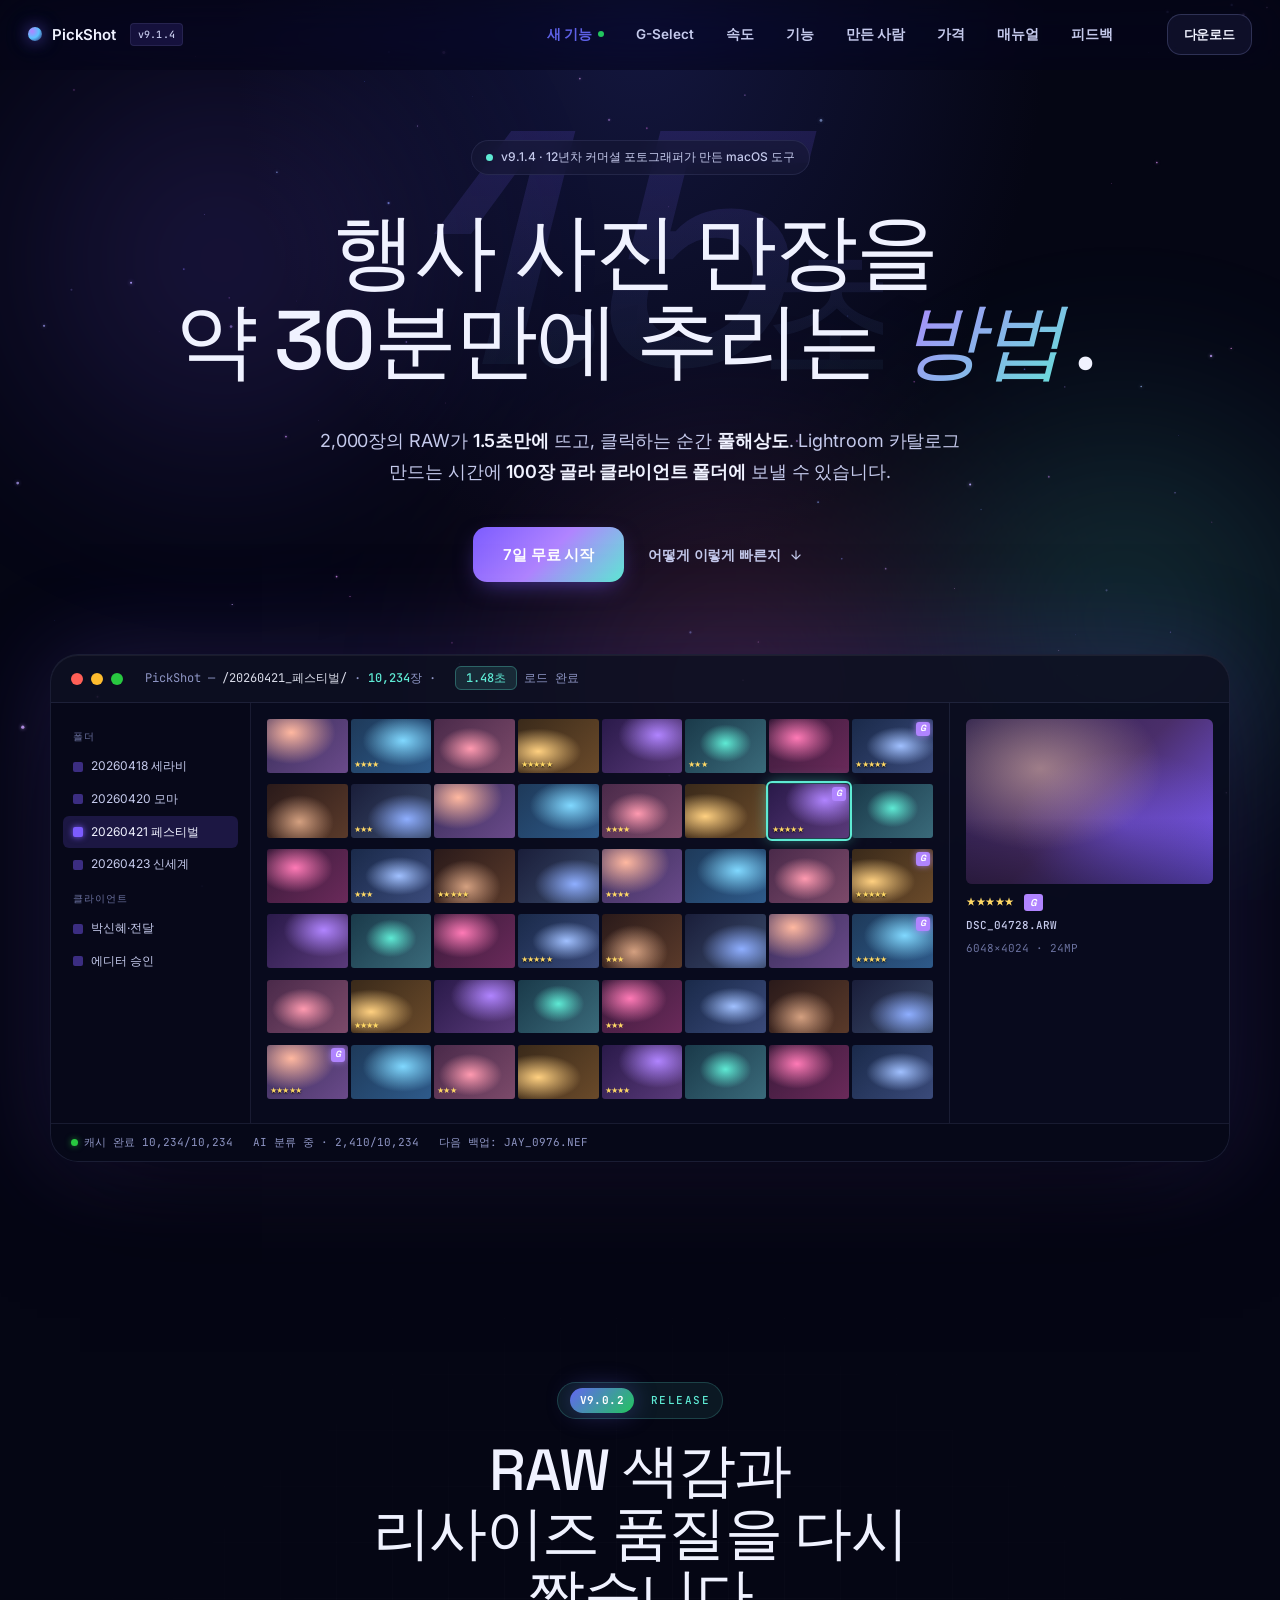
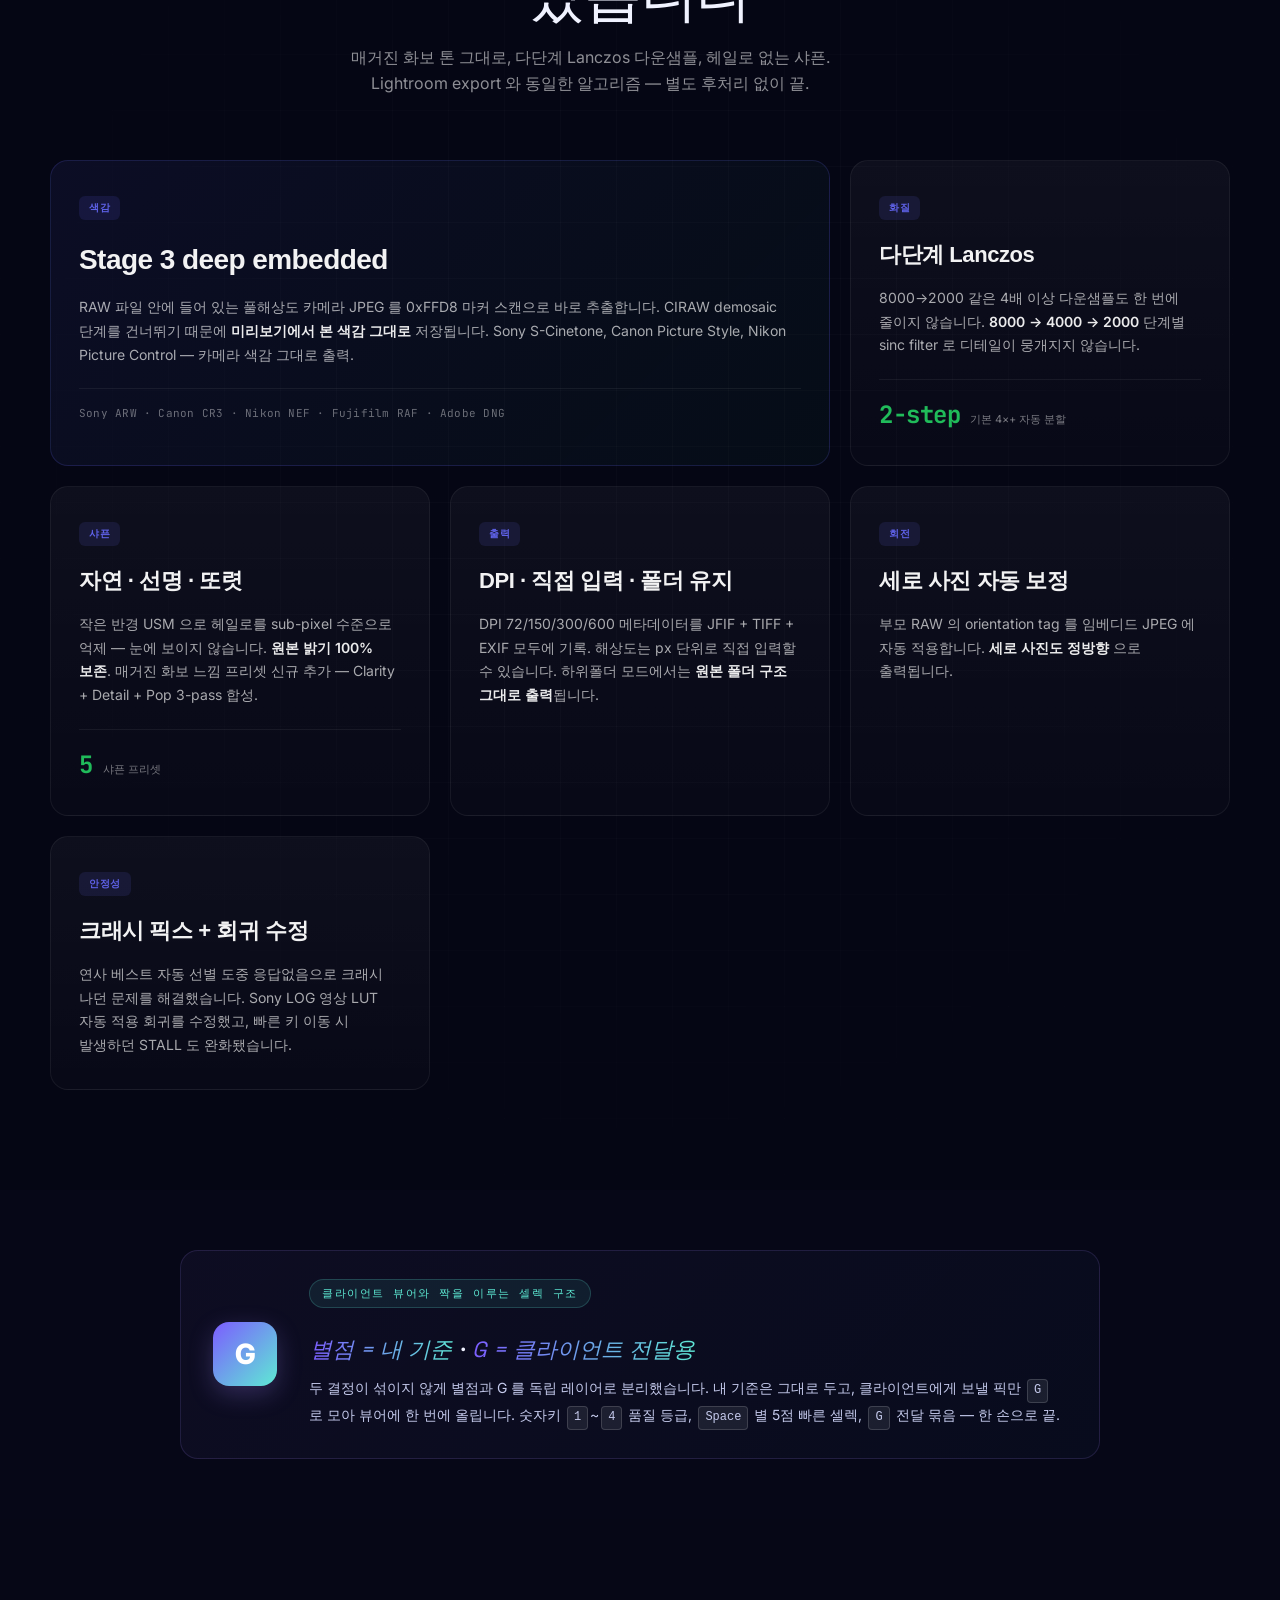
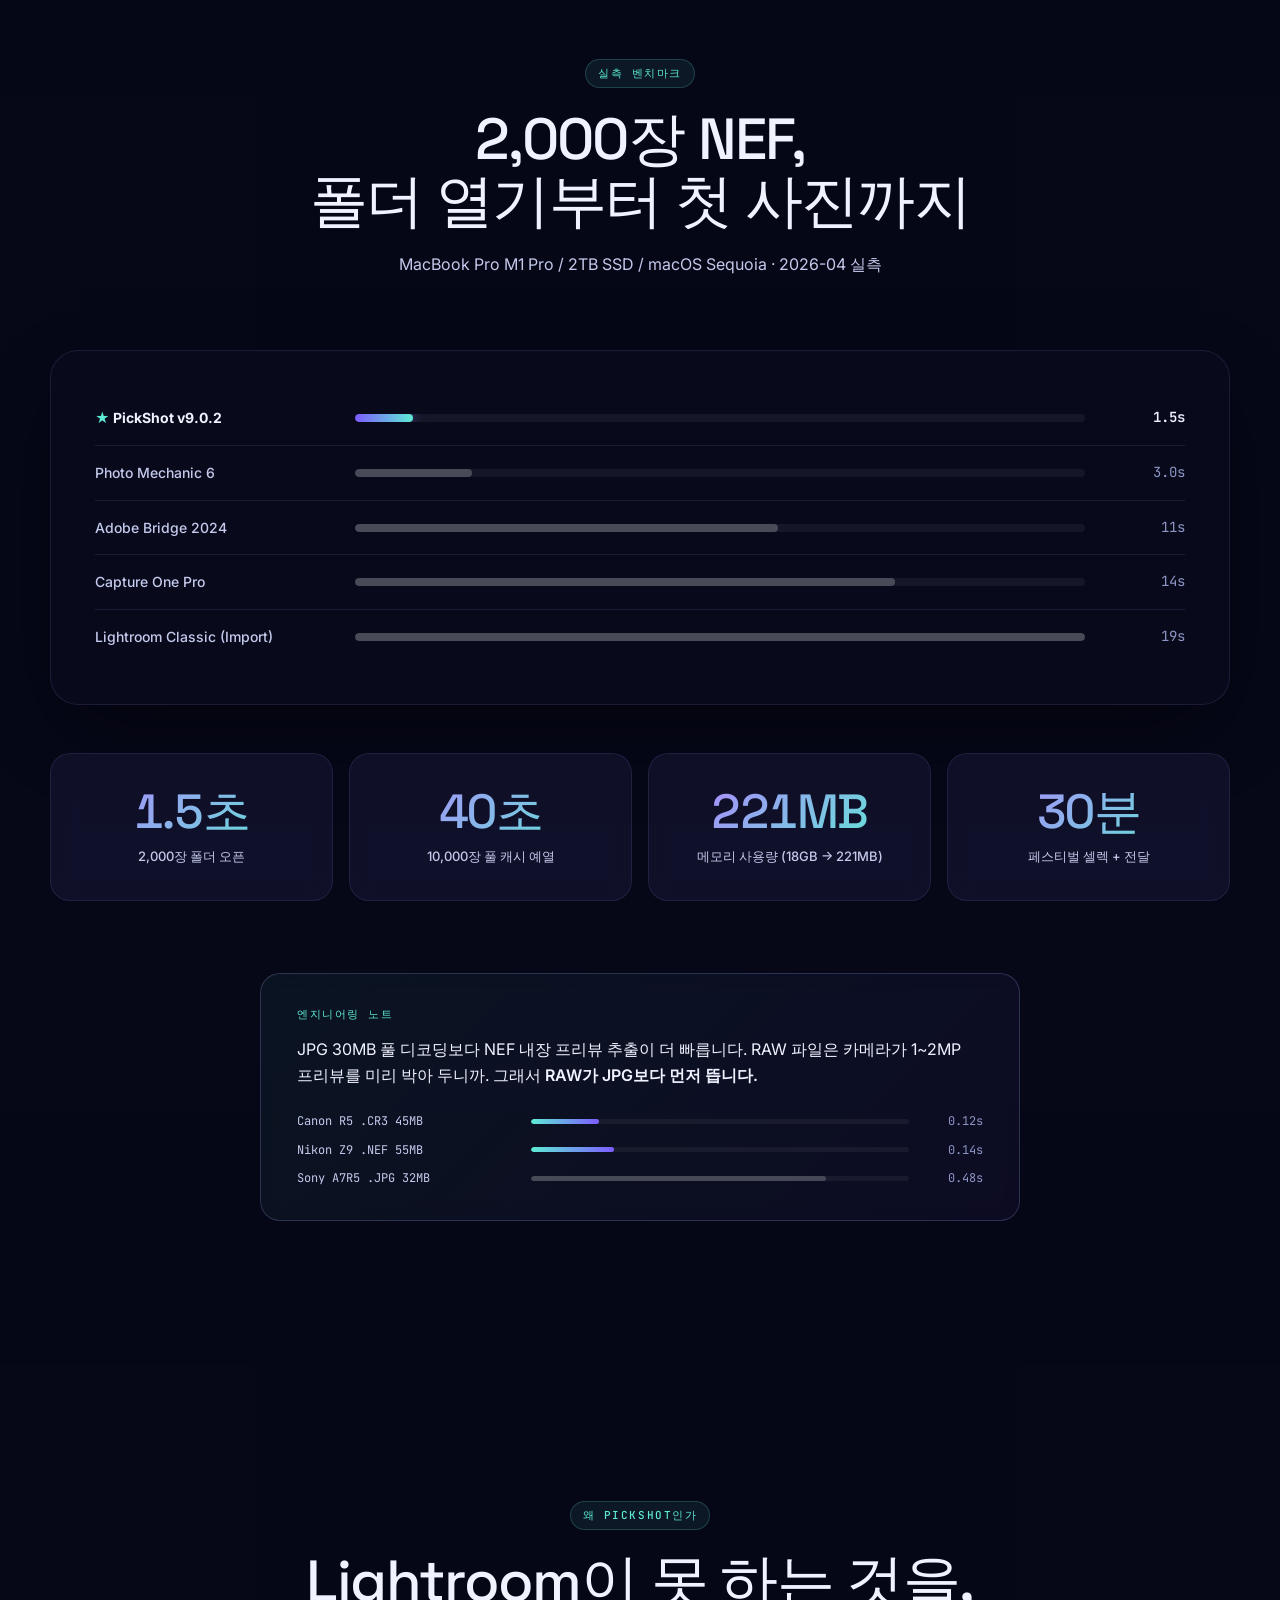
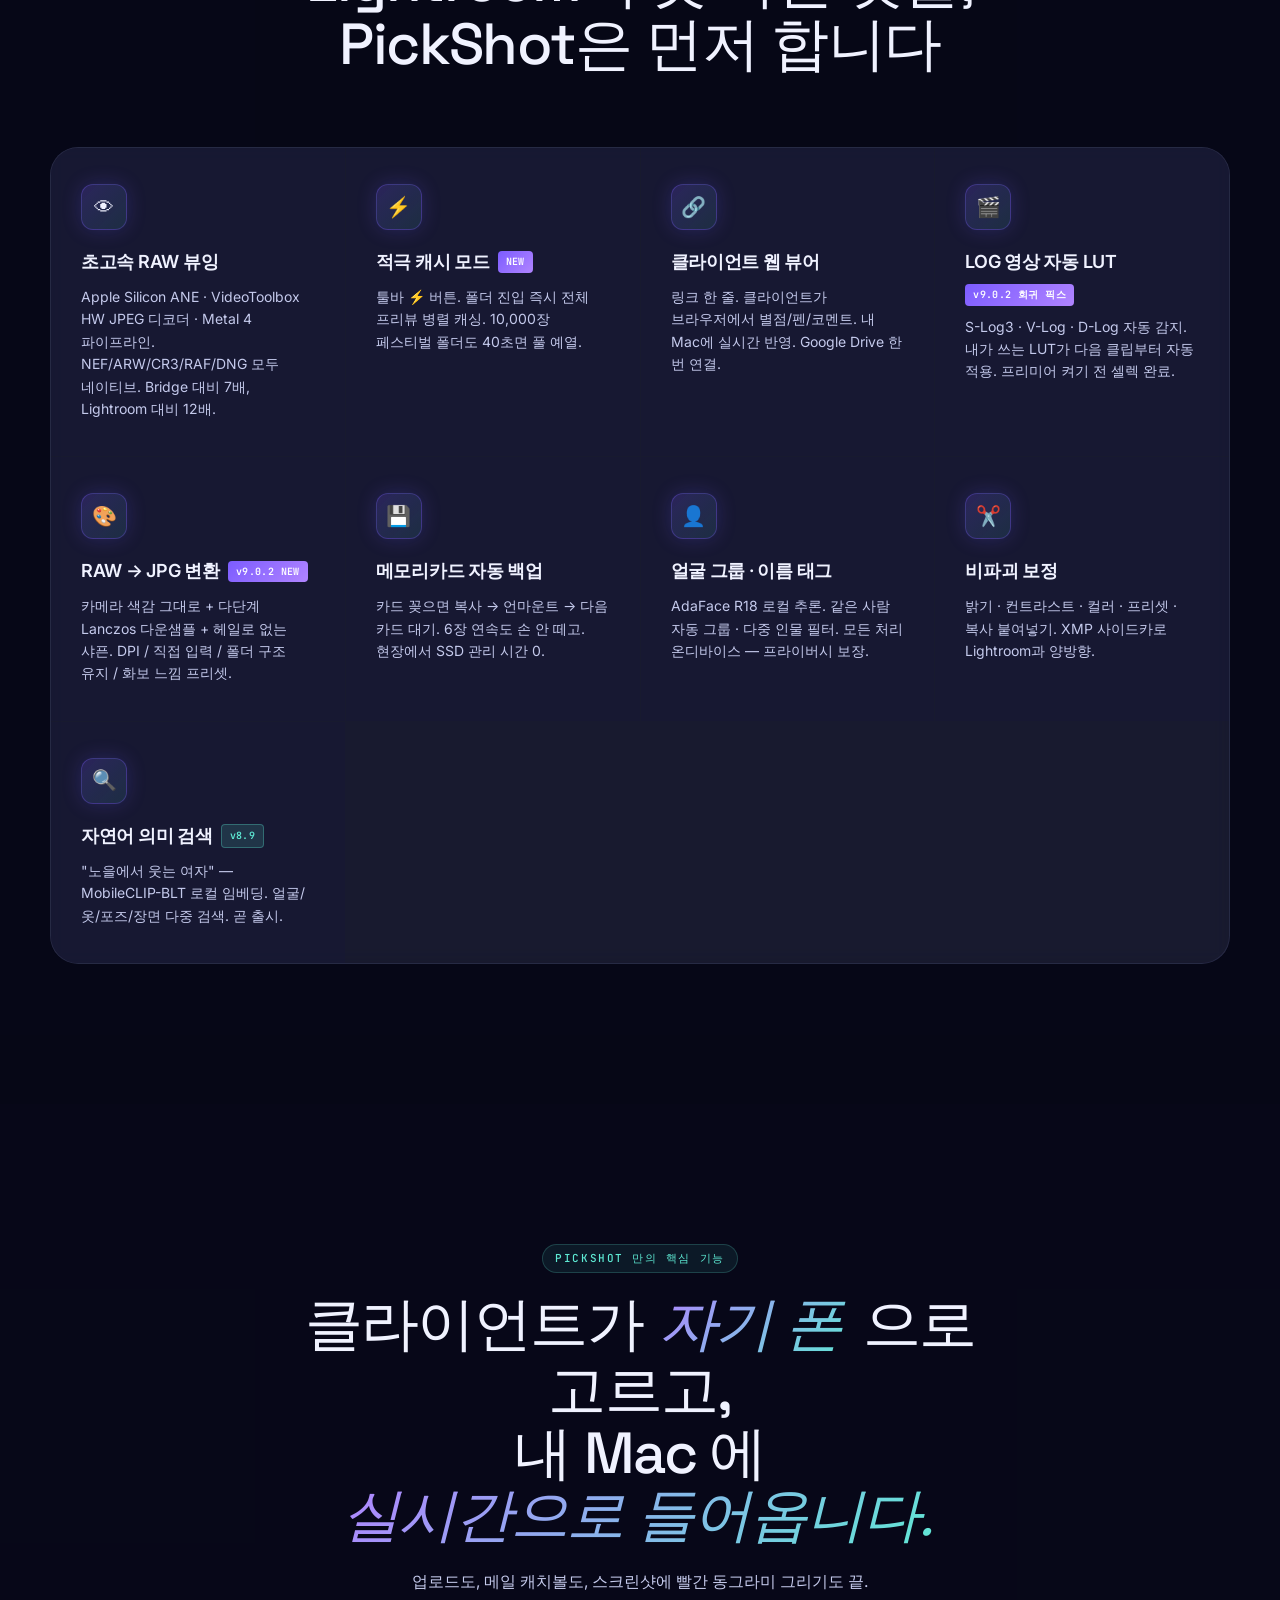
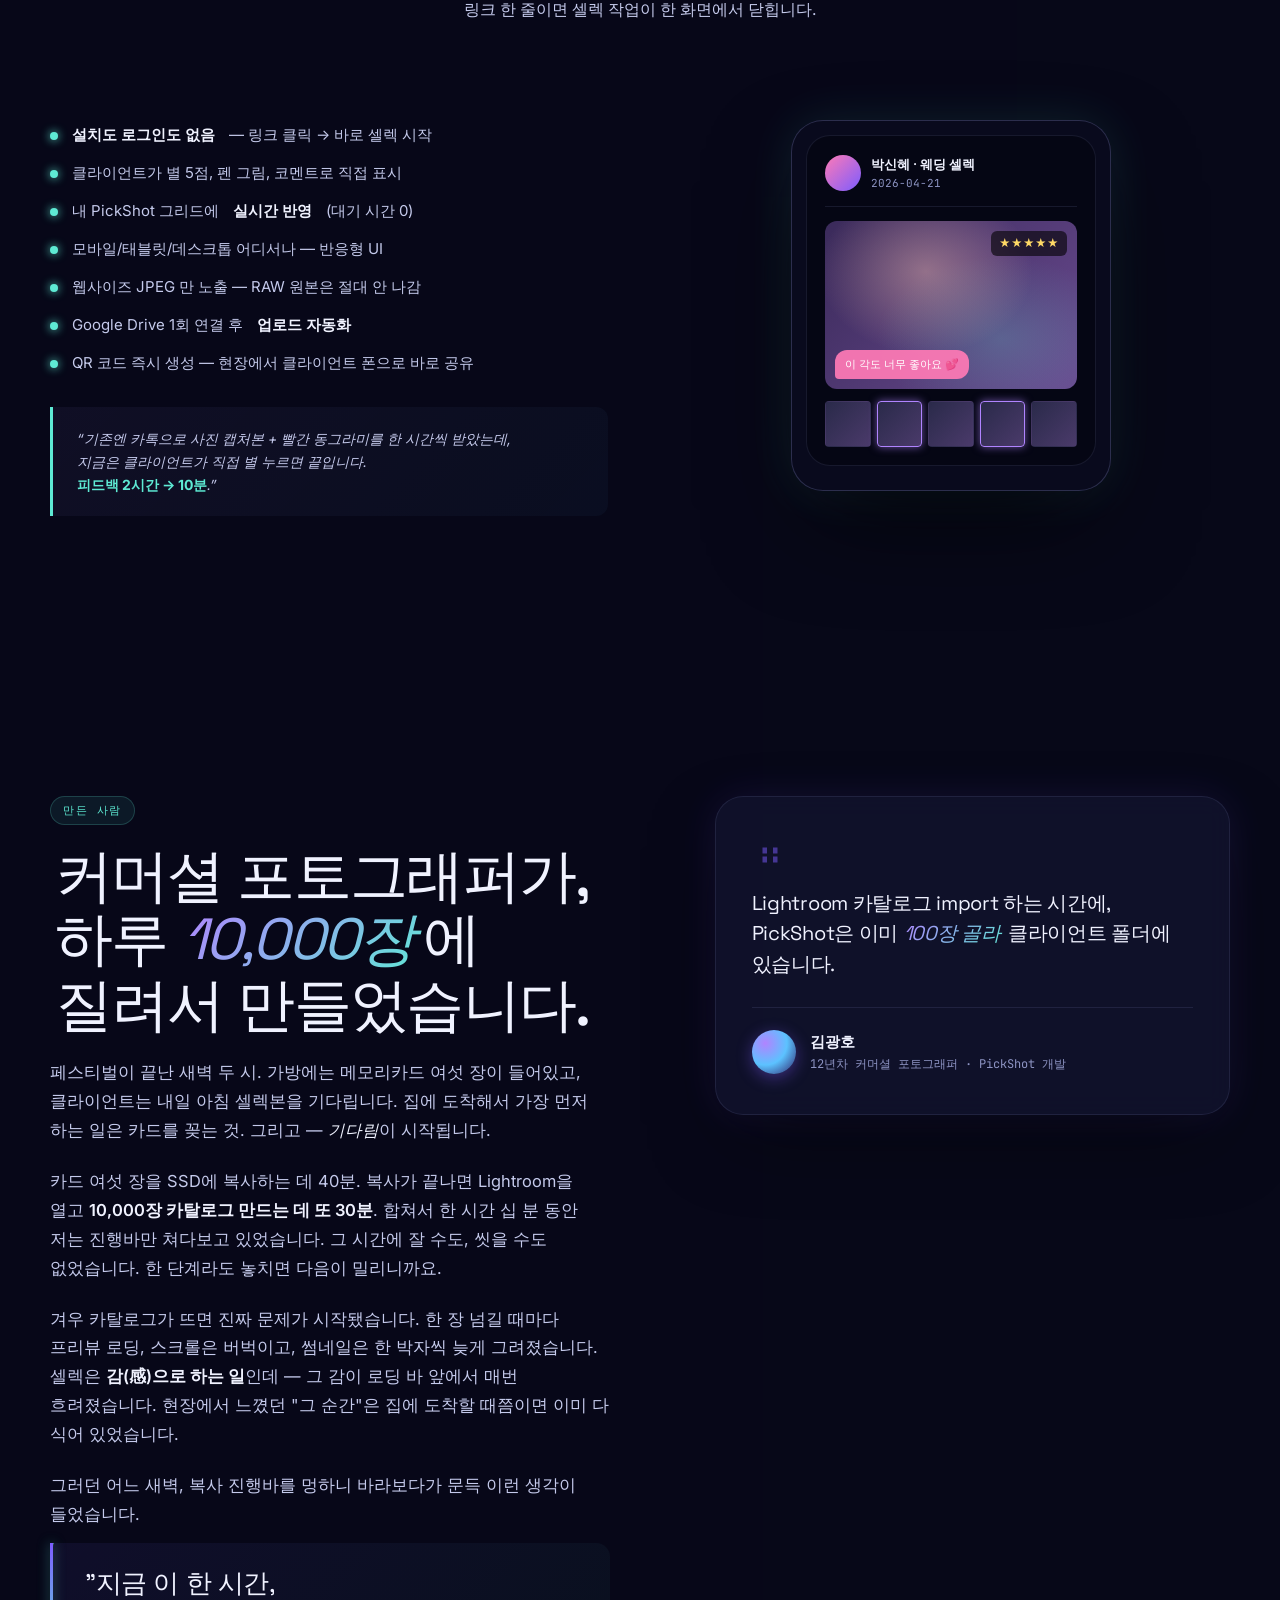
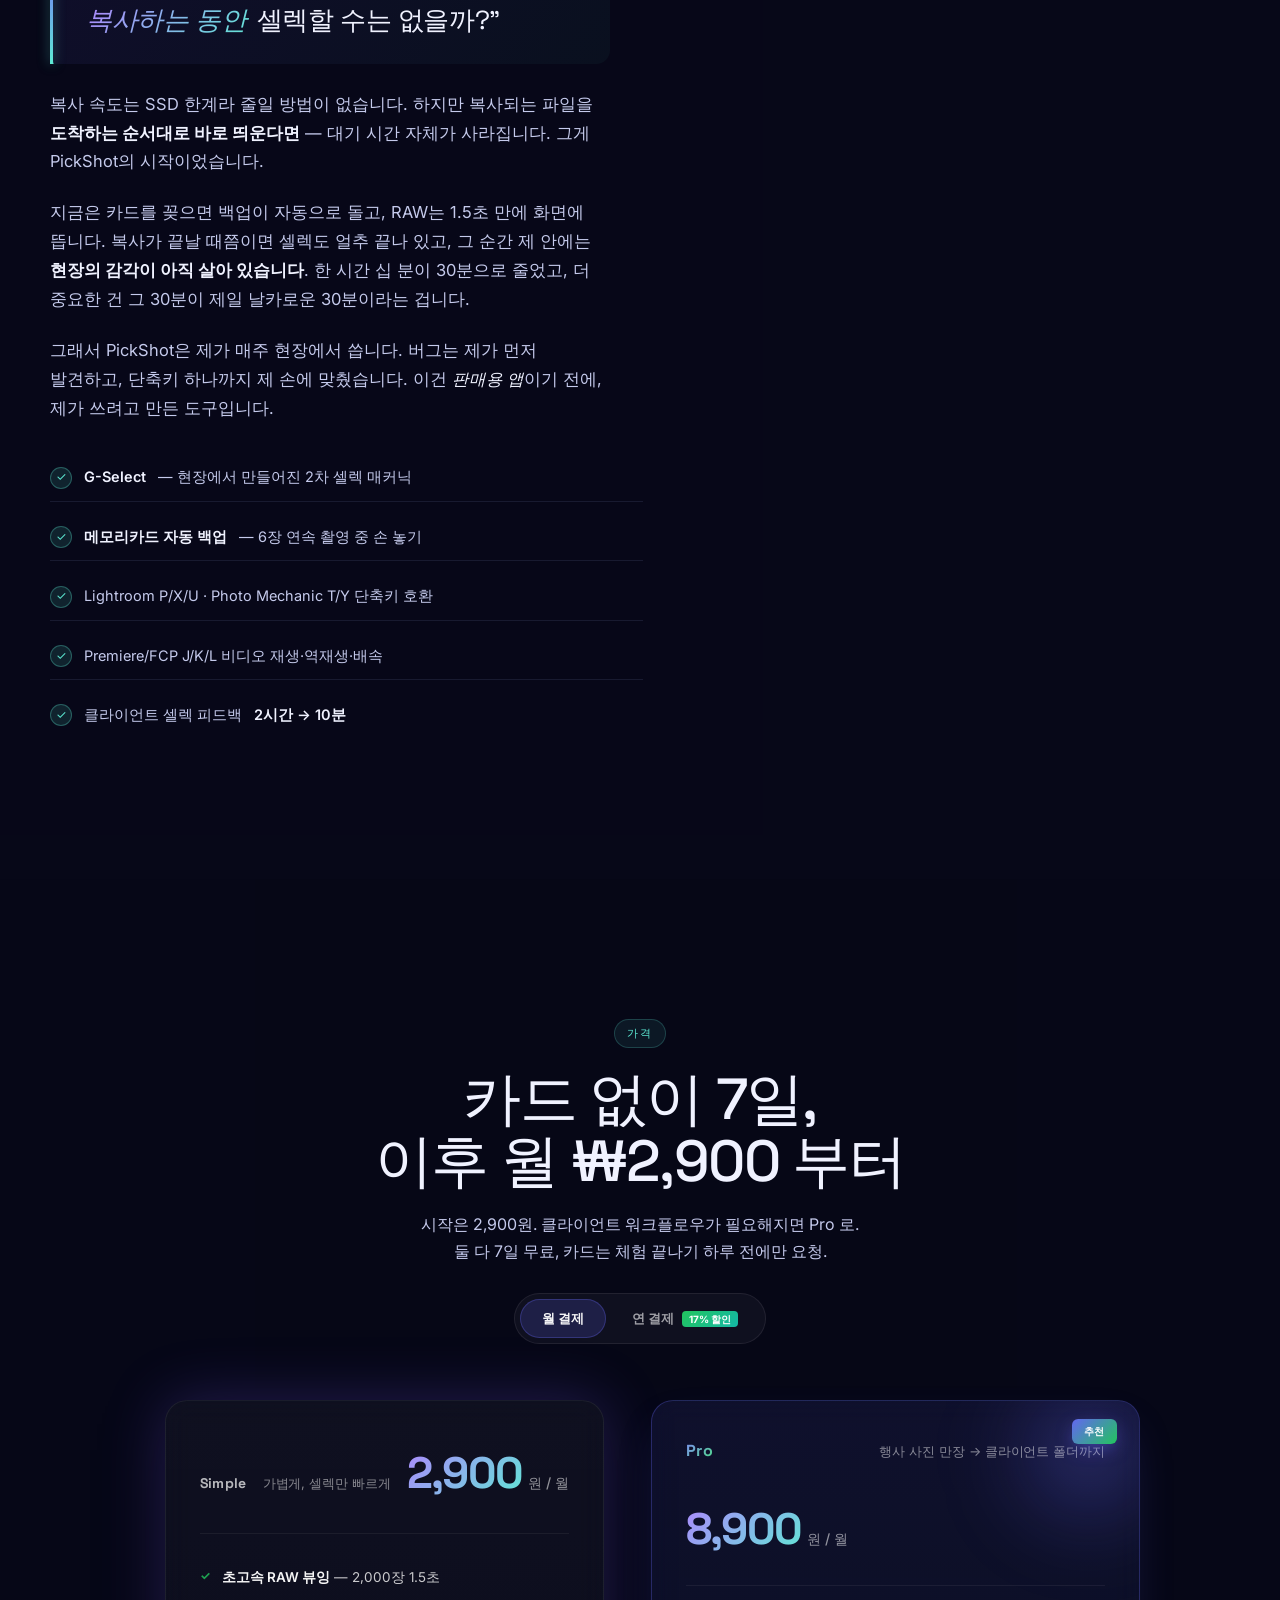
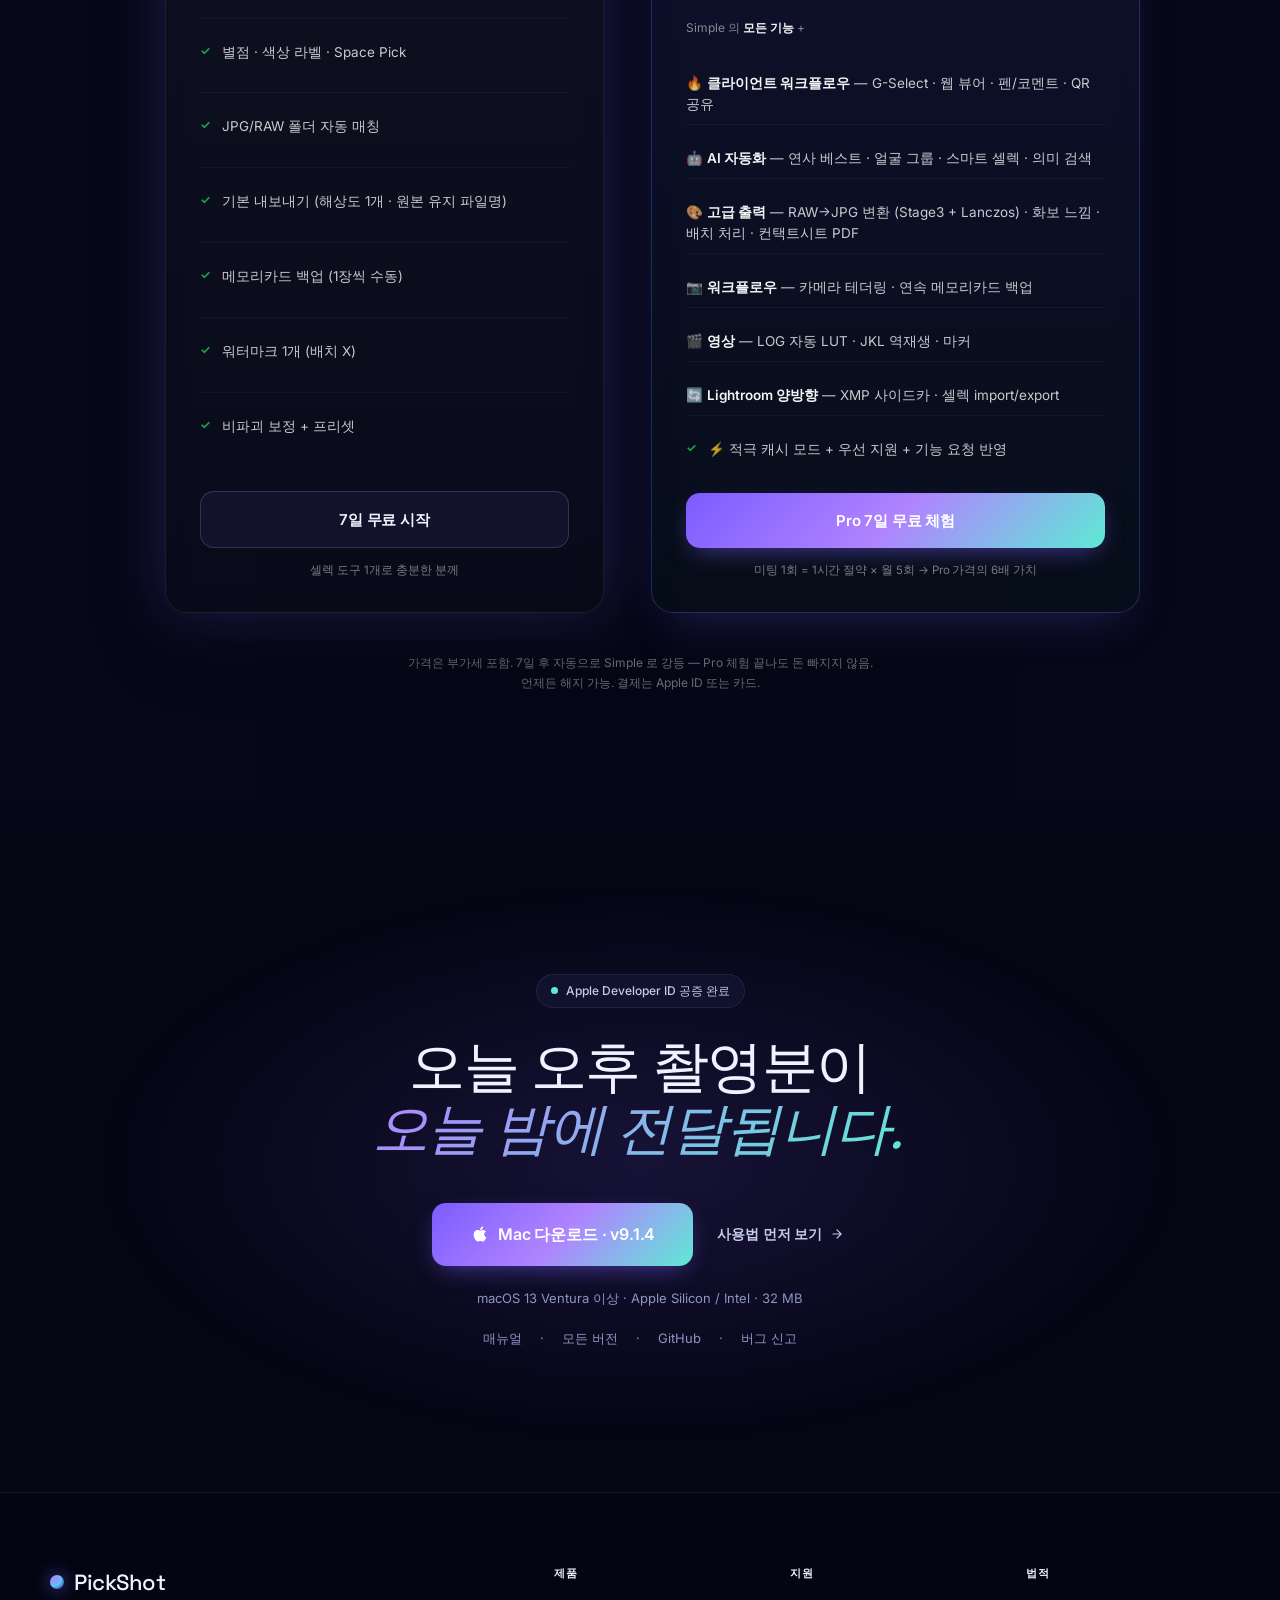
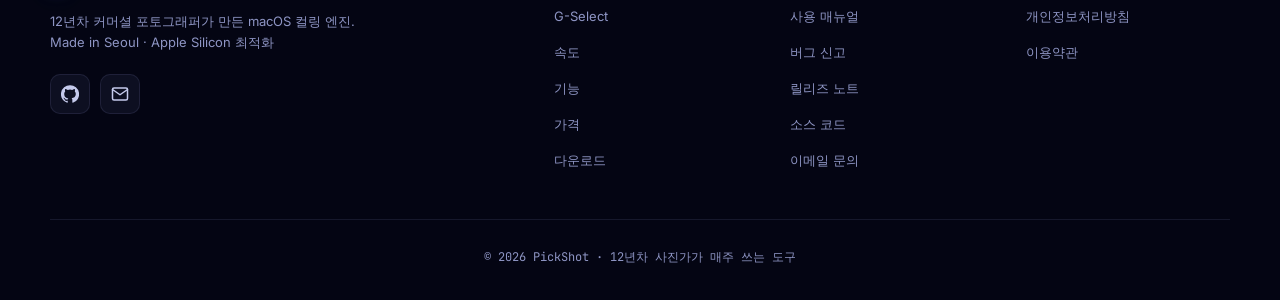
==== commit 69154151: "release: 통합 배포 스크립트 + v9.1.4 다운로드 링크 - scripts/release.sh: archive → bundle_dylibs → Developer ID 재서" ====
--- a/website/index.html
+++ b/website/index.html
@@ -3,10 +3,10 @@
 <head>
 <meta charset="UTF-8">
 <meta name="viewport" content="width=device-width, initial-scale=1.0">
-<meta name="description" content="PickShot v9.1.0 — 행사 사진 만장을 약 30분만에 추리는 macOS 컬링 엔진. 12년차 커머셜 포토그래퍼가 만듦. 2,000장 RAW 1.5초. 7일 무료.">
+<meta name="description" content="PickShot v9.1.4 — 행사 사진 만장을 약 30분만에 추리는 macOS 컬링 엔진. 12년차 커머셜 포토그래퍼가 만듦. 2,000장 RAW 1.5초. 7일 무료.">
 <meta name="theme-color" content="#050614">
 <meta property="og:title" content="PickShot — 행사 사진 만장을 약 30분만에 추리는 방법">
-<meta property="og:description" content="v9.1.0 · 12년차 커머셜 포토그래퍼가 만든 macOS 셀렉 엔진. 7일 무료.">
+<meta property="og:description" content="v9.1.4 · 12년차 커머셜 포토그래퍼가 만든 macOS 셀렉 엔진. 7일 무료.">
 <meta property="og:type" content="website">
 <title>PickShot — 행사 사진 만장을 약 30분만에 추리는 방법</title>
 <link rel="stylesheet" href="style.css">
@@ -29,7 +29,7 @@
     <a href="#" class="logo">
       <span class="logo-orb"></span>
       <span class="logo-text">PickShot</span>
-      <span class="logo-ver">v9.1.0</span>
+      <span class="logo-ver">v9.1.4</span>
     </a>
     <div class="nav-links">
       <a href="#whatsnew" class="nav-new">새 기능 <span class="nav-dot"></span></a>
@@ -52,7 +52,7 @@
 
     <div class="hero-eyebrow">
       <span class="eyebrow-pulse"></span>
-      v9.1.0 · 12년차 커머셜 포토그래퍼가 만든 macOS 도구
+      v9.1.4 · 12년차 커머셜 포토그래퍼가 만든 macOS 도구
     </div>
 
     <h1 class="hero-title">
@@ -602,11 +602,11 @@
         <span class="italic">오늘 밤에 전달됩니다.</span>
       </h2>
       <div class="dl-cta-row">
-        <a id="download-btn" href="https://github.com/kimjjang869-bot/pickshot/releases/download/v9.1.0-build42/PickShot-v9.1.0-build42-fixed-20260502-2331.dmg" class="btn btn-primary btn-xl">
+        <a id="download-btn" href="https://github.com/kimjjang869-bot/pickshot/releases/download/v9.1.4/PickShot-9.1.4.dmg" class="btn btn-primary btn-xl">
           <svg width="20" height="20" viewBox="0 0 24 24" fill="currentColor">
             <path d="M17.05 20.28c-.98.95-2.05.8-3.08.35-1.09-.46-2.09-.48-3.24 0-1.44.62-2.2.44-3.06-.35C2.79 15.25 3.51 7.59 9.05 7.31c1.35.07 2.29.74 3.08.8 1.18-.24 2.31-.93 3.57-.84 1.51.12 2.65.72 3.4 1.8-3.12 1.87-2.38 5.98.48 7.13-.57 1.5-1.31 2.99-2.54 4.09l.01-.01zM12.03 7.25c-.15-2.23 1.66-4.07 3.74-4.25.29 2.58-2.34 4.5-3.74 4.25z"/>
           </svg>
-          <span>Mac 다운로드 · <span id="download-version">v9.1.0</span></span>
+          <span>Mac 다운로드 · <span id="download-version">v9.1.4</span></span>
         </a>
         <a href="manual.html" class="btn btn-ghost">
           사용법 먼저 보기
